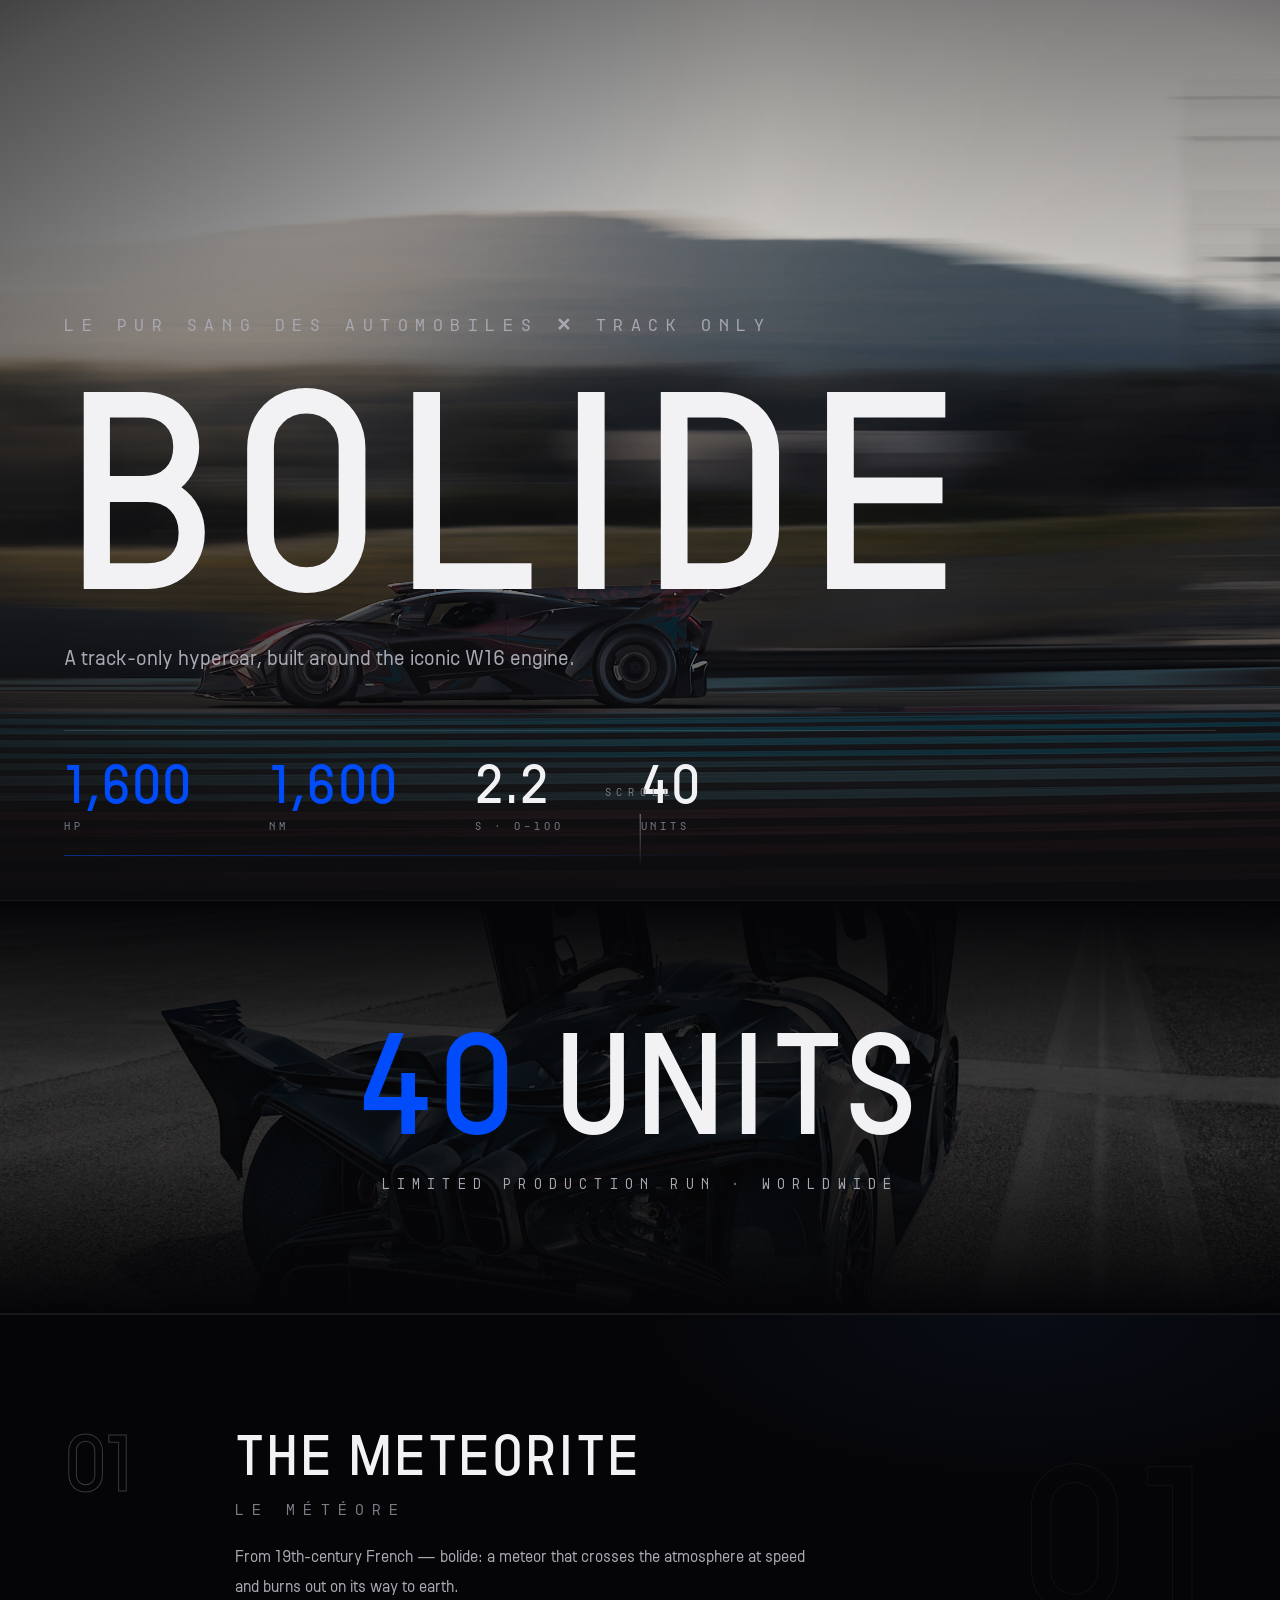
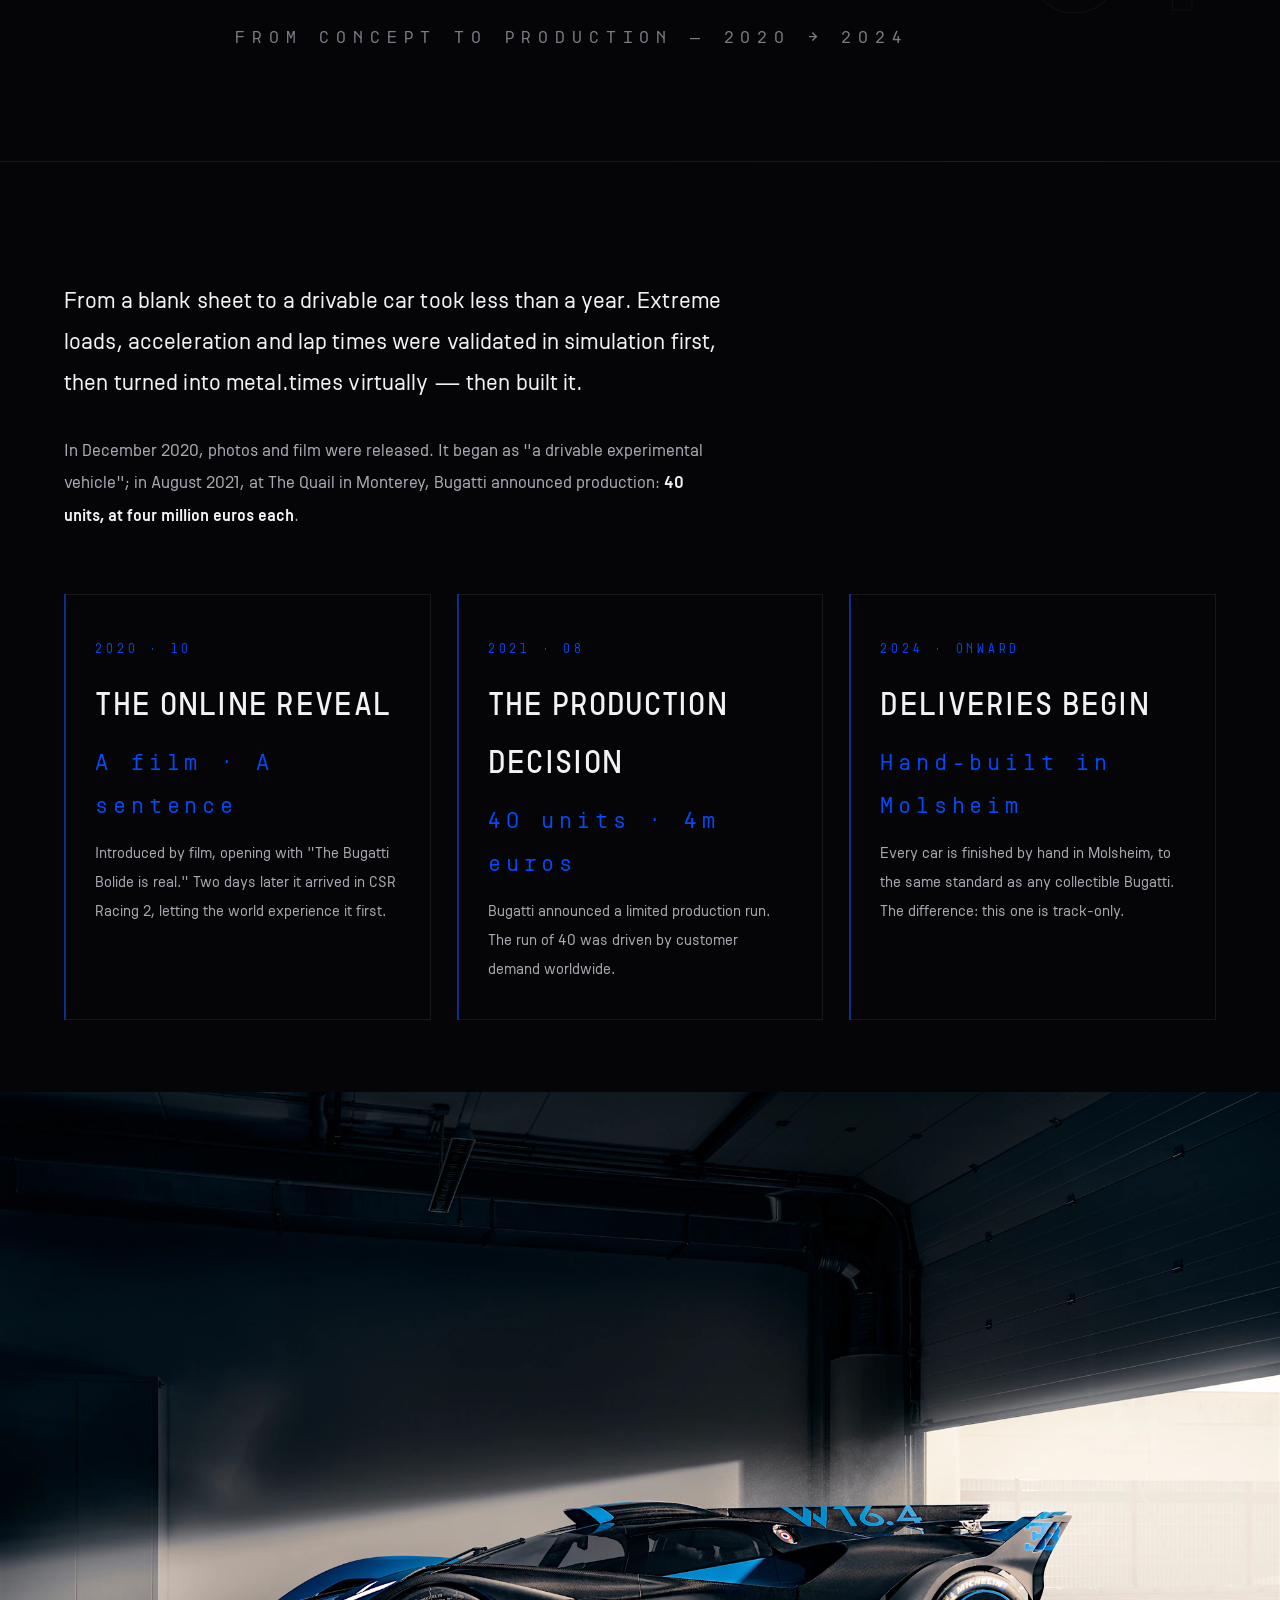
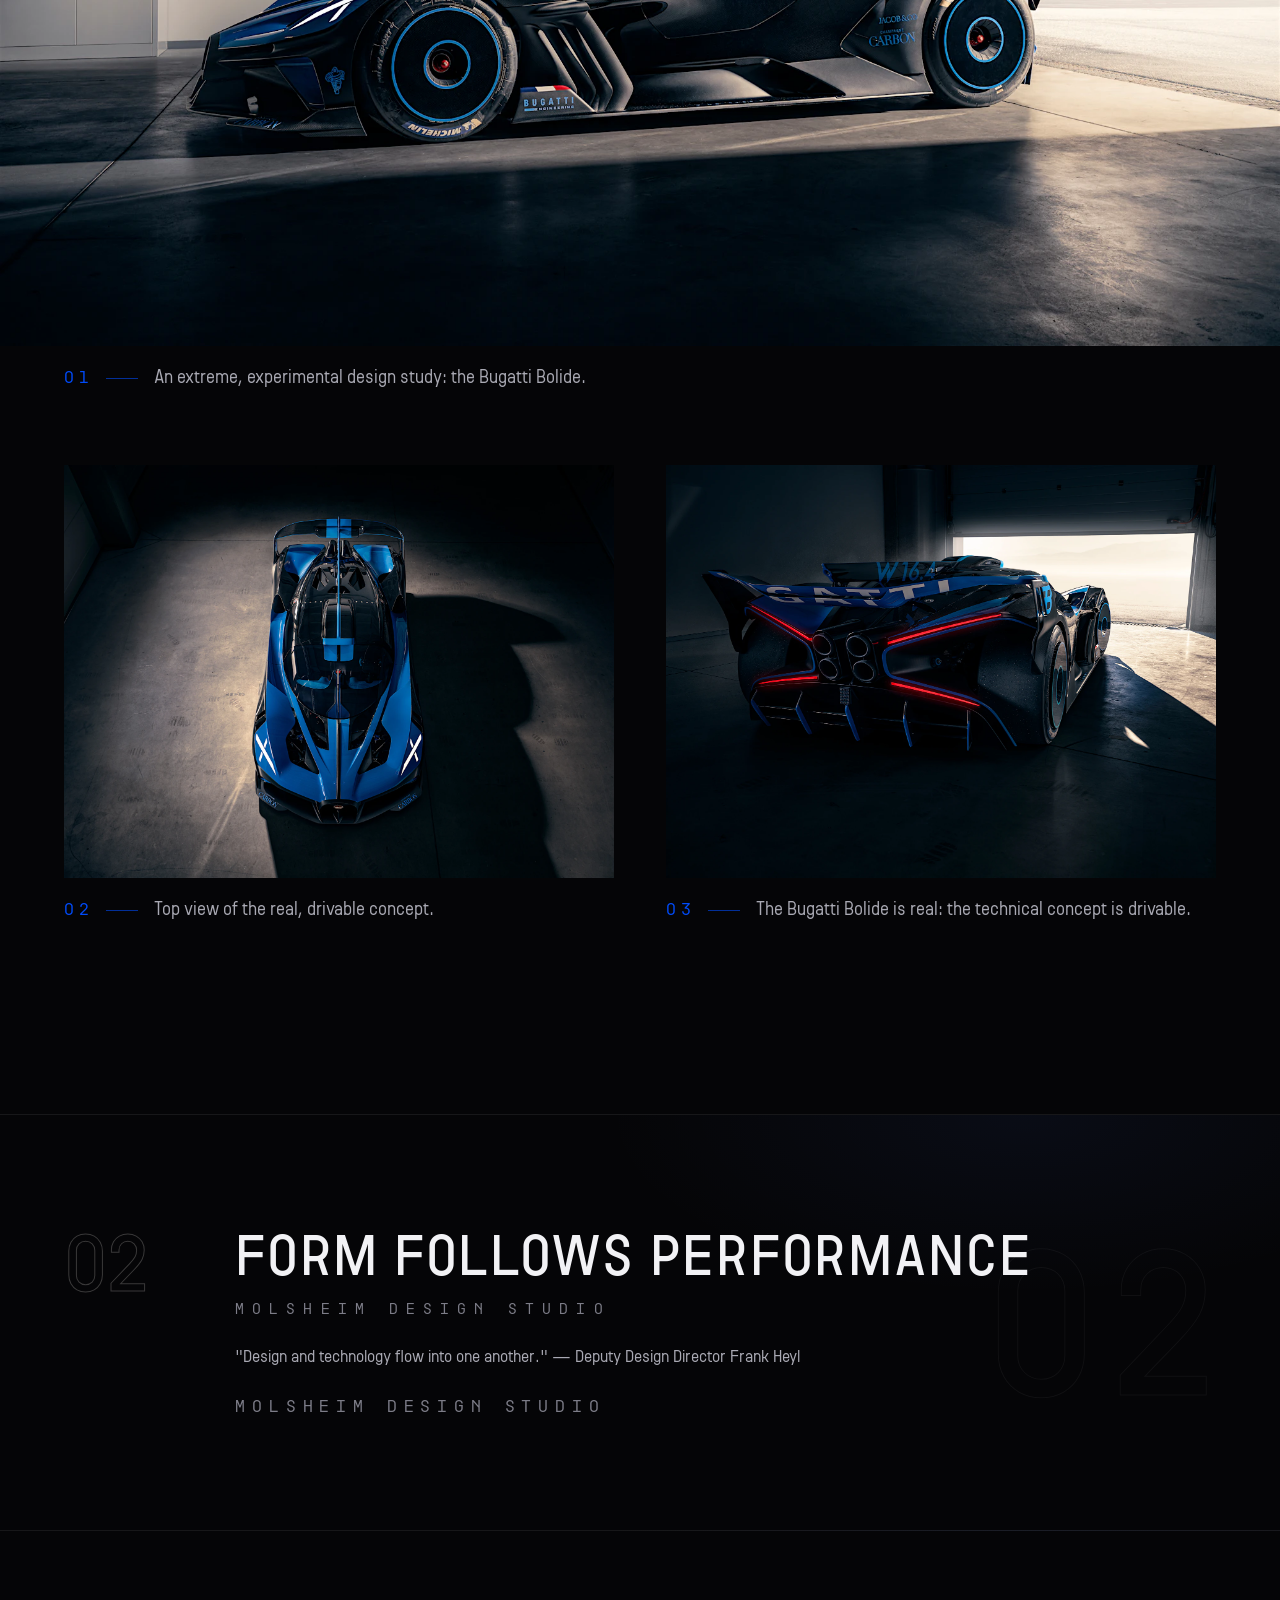
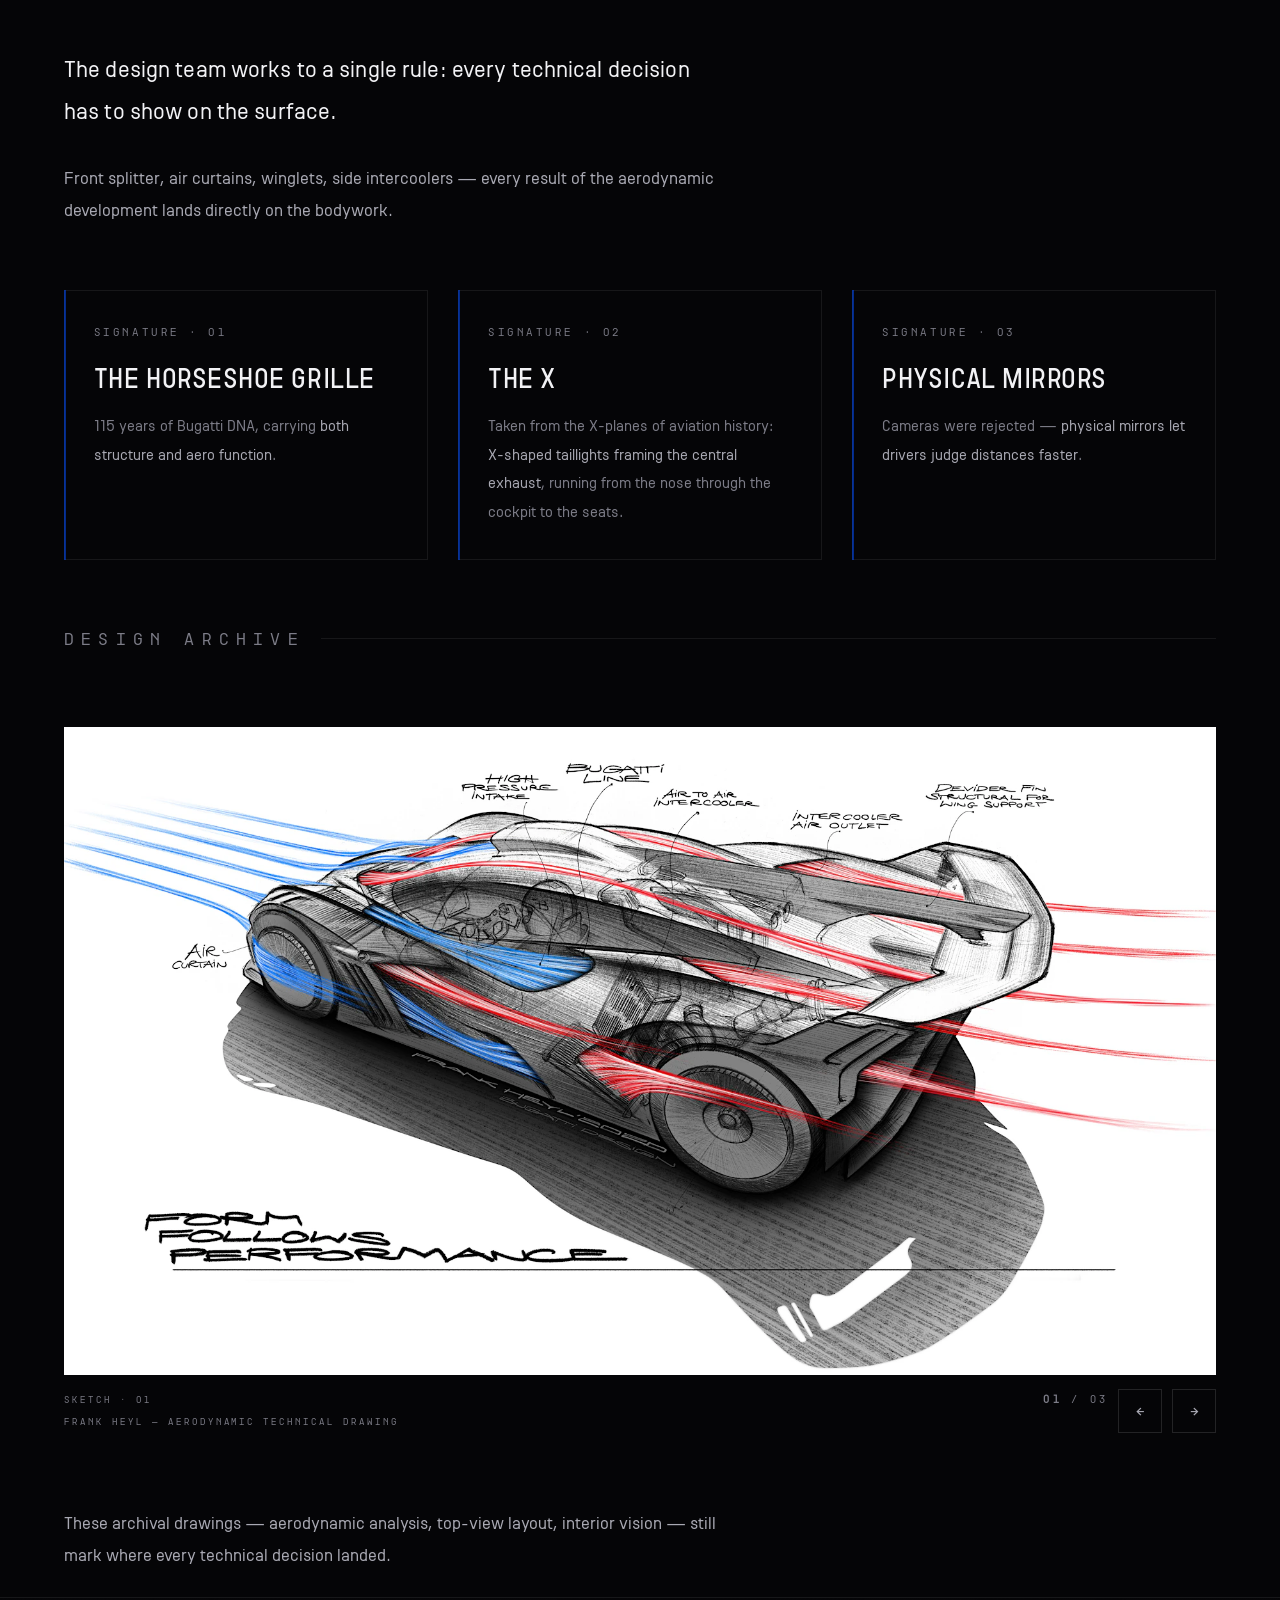
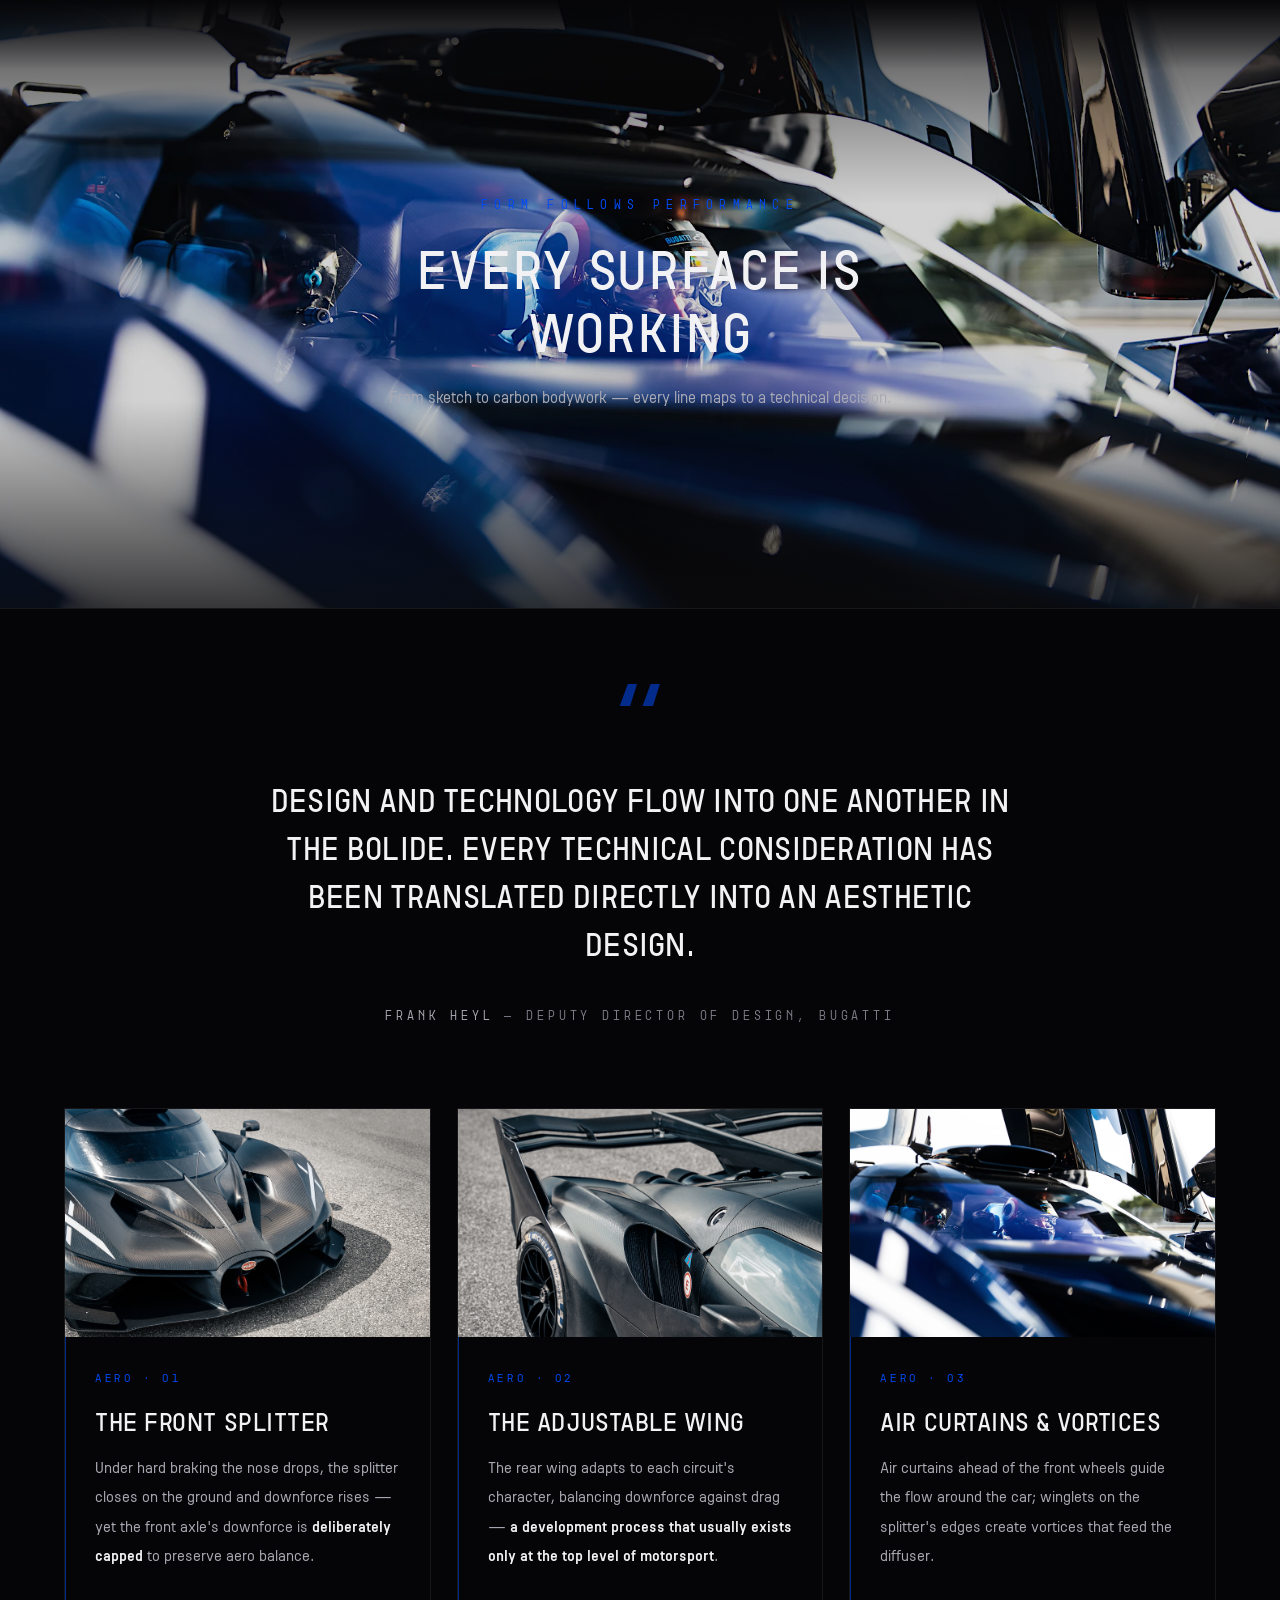
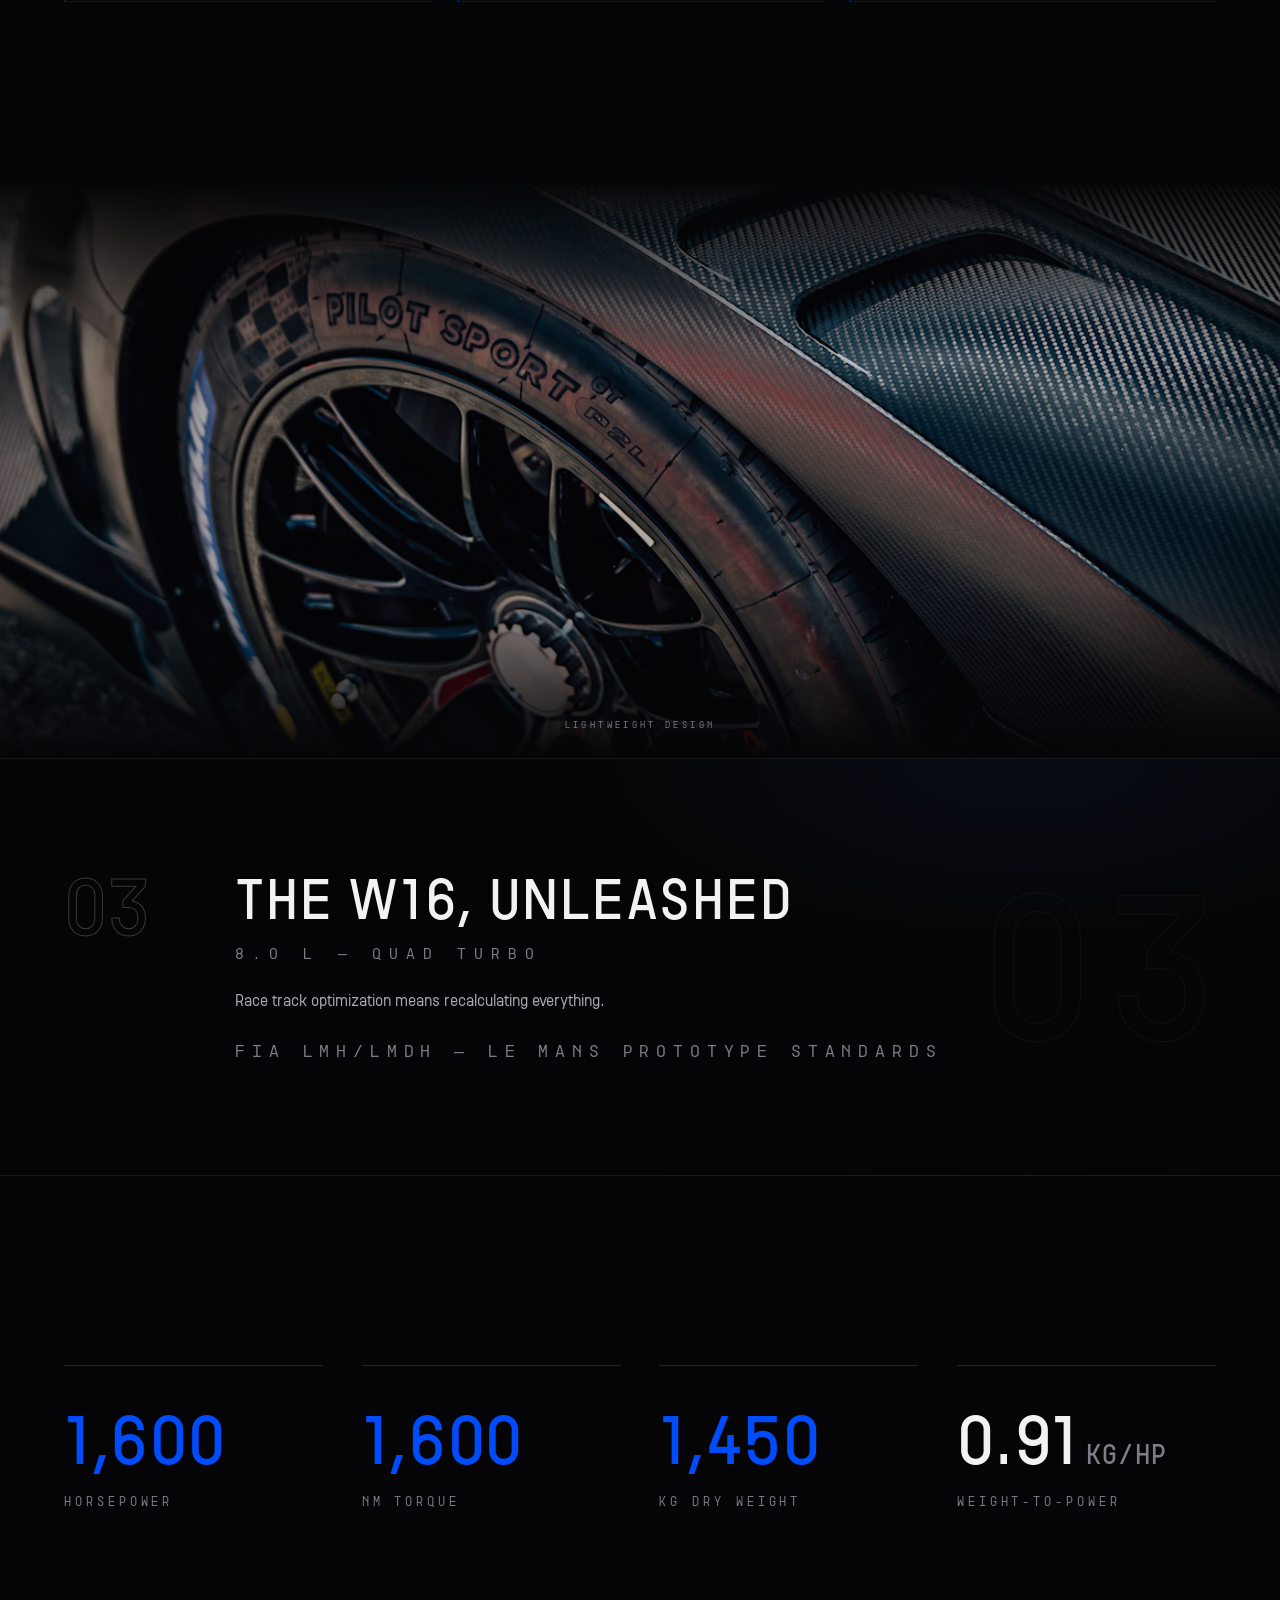
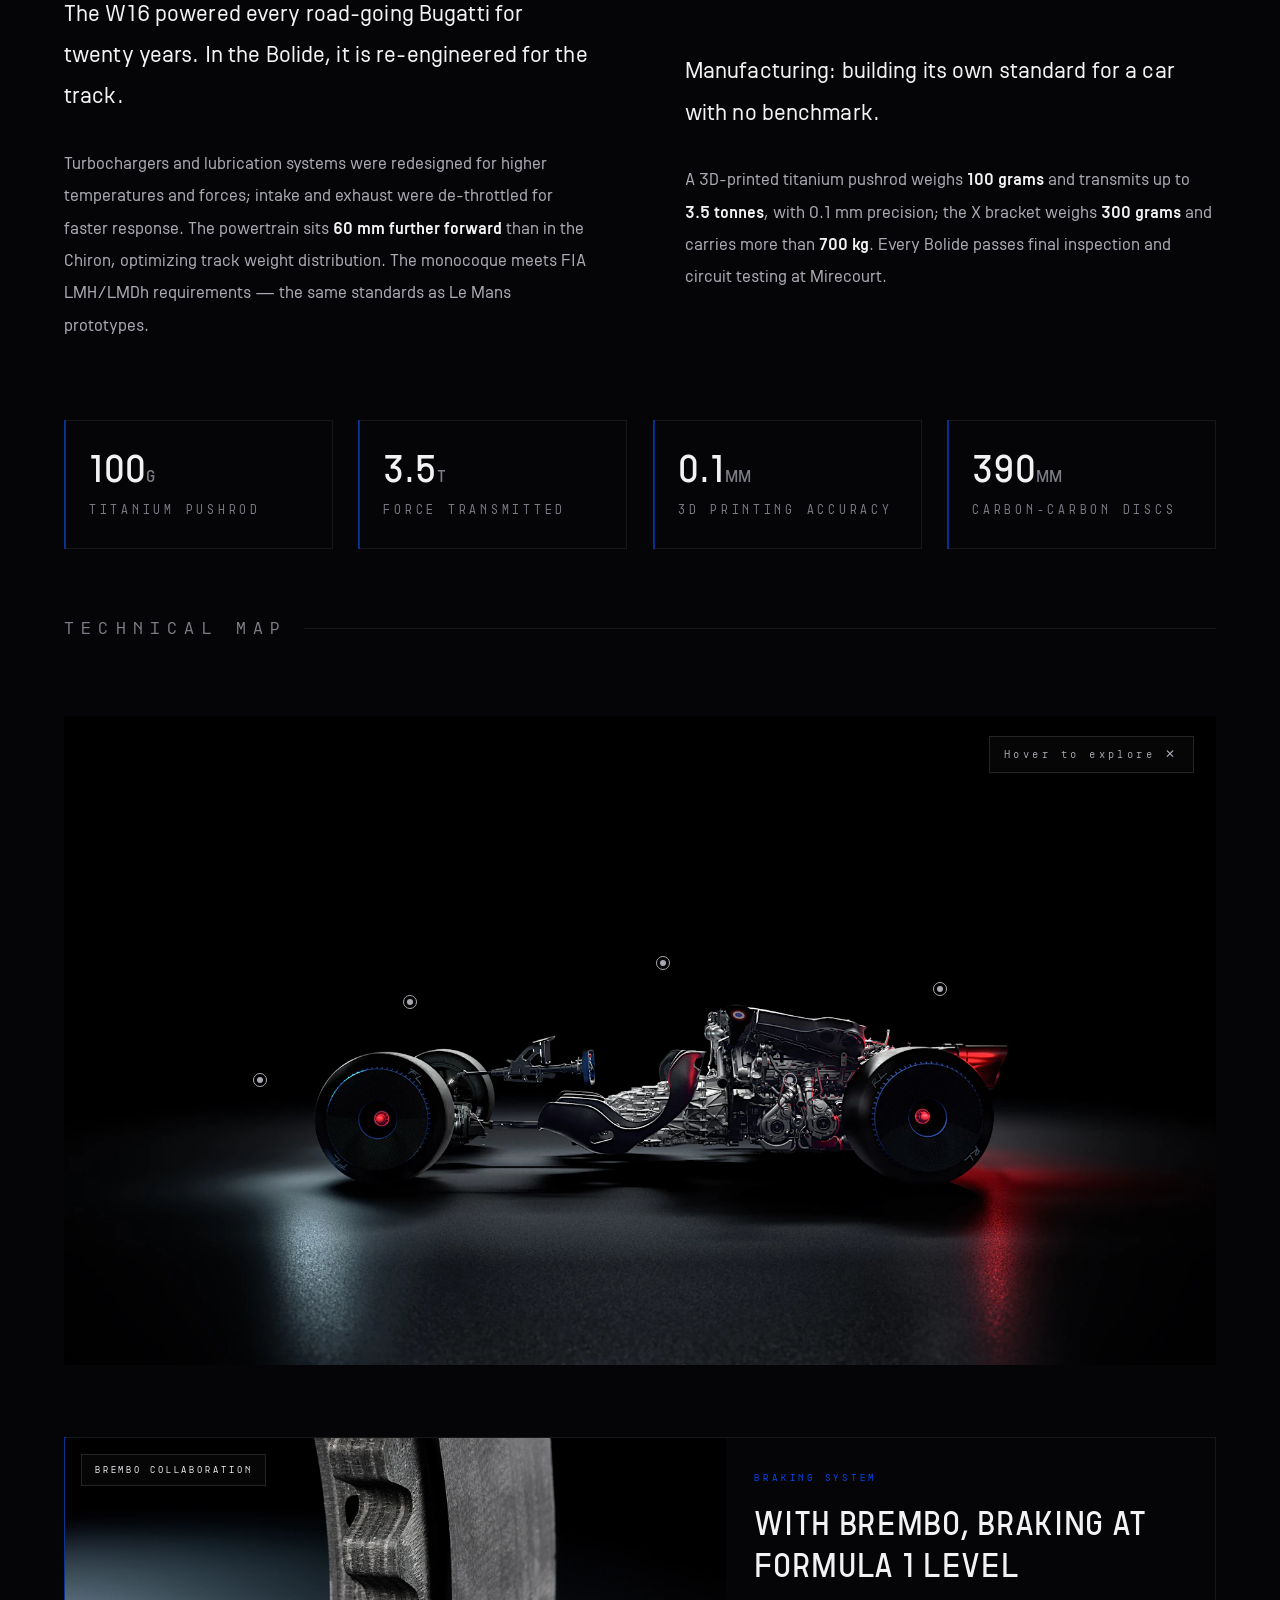
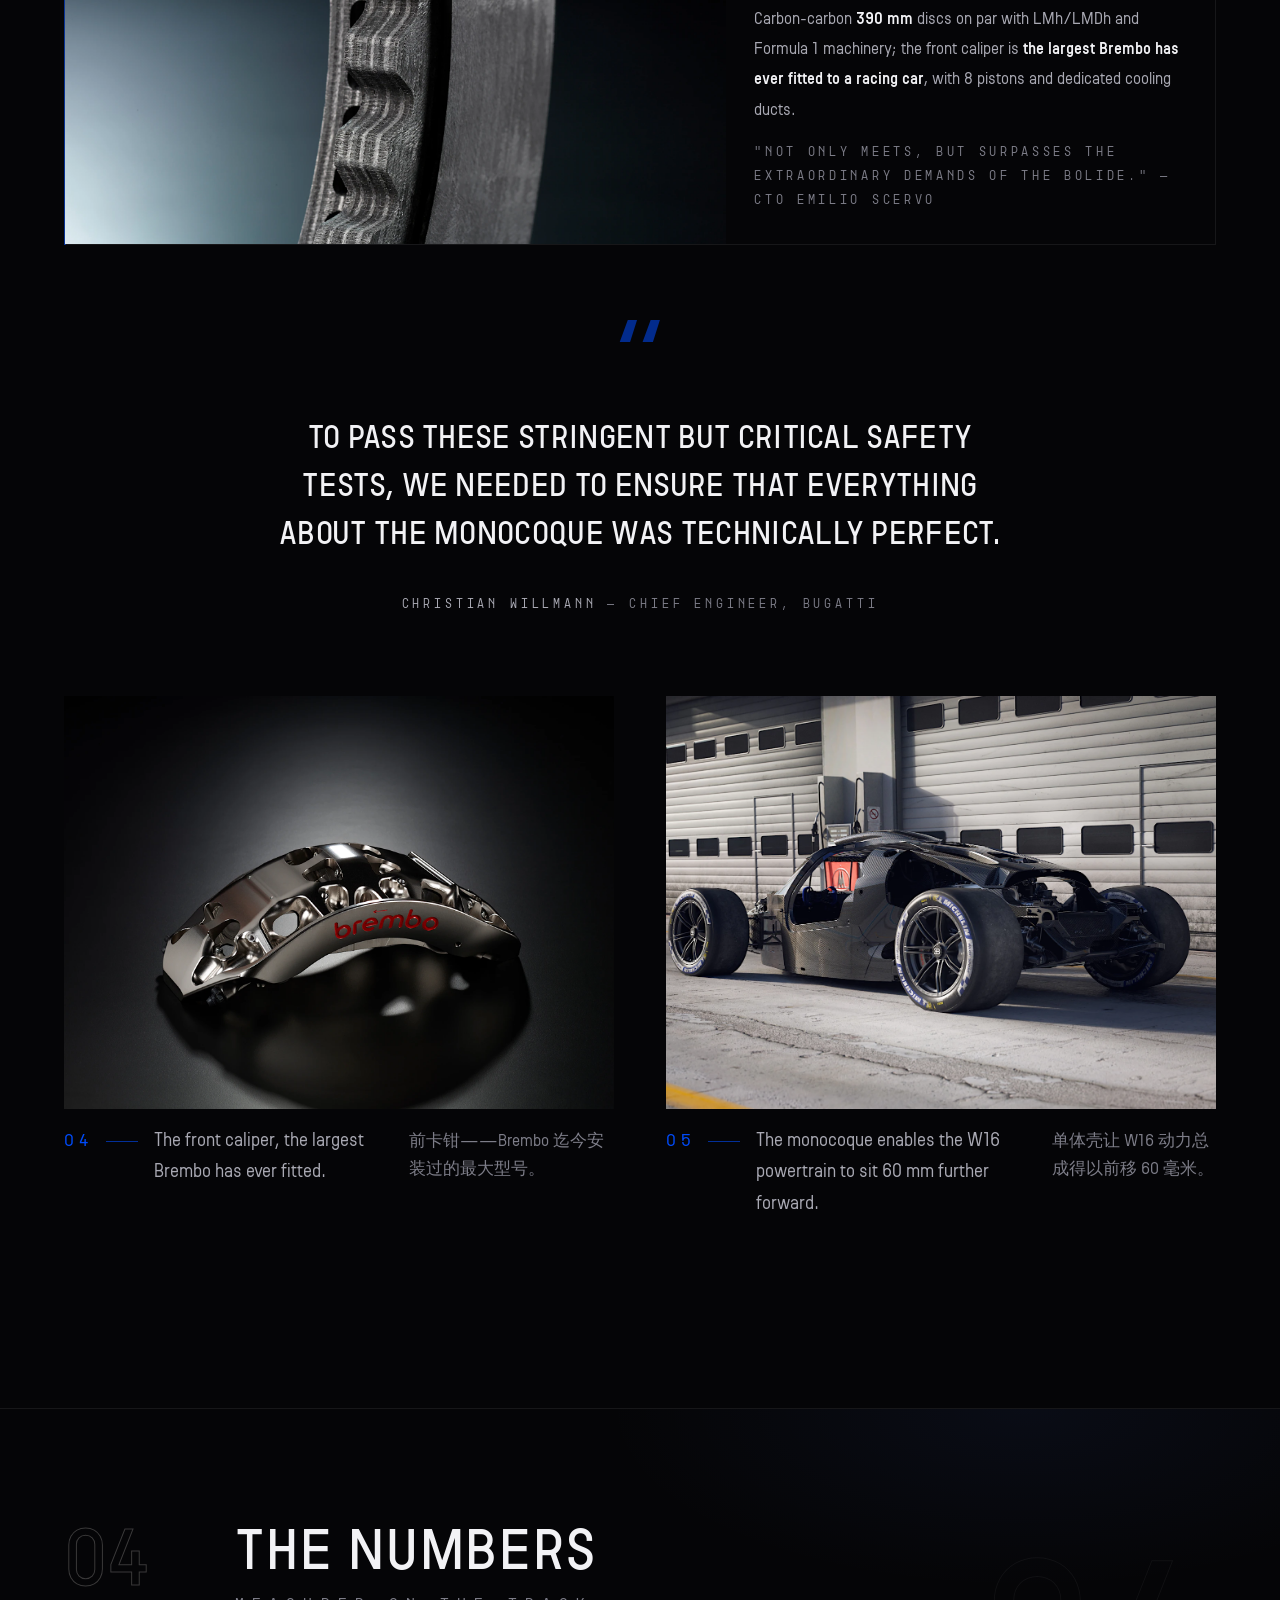
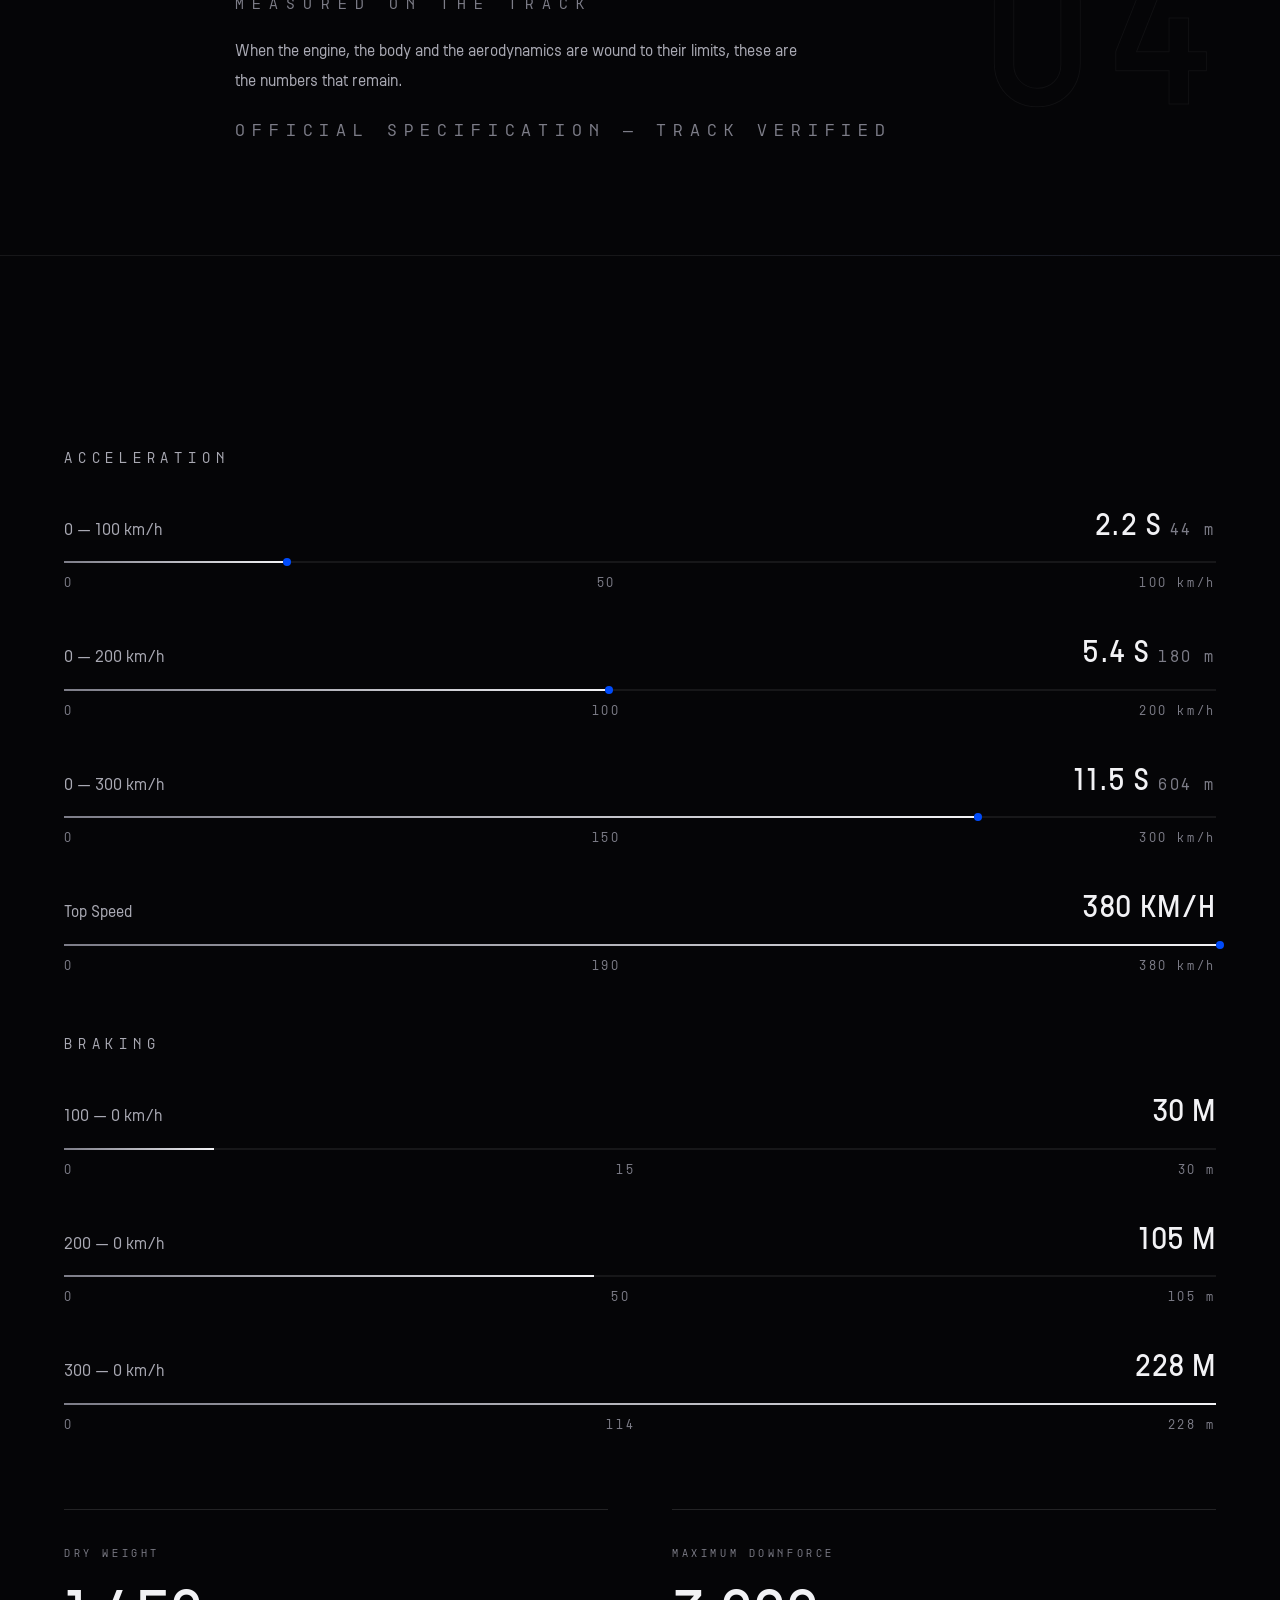
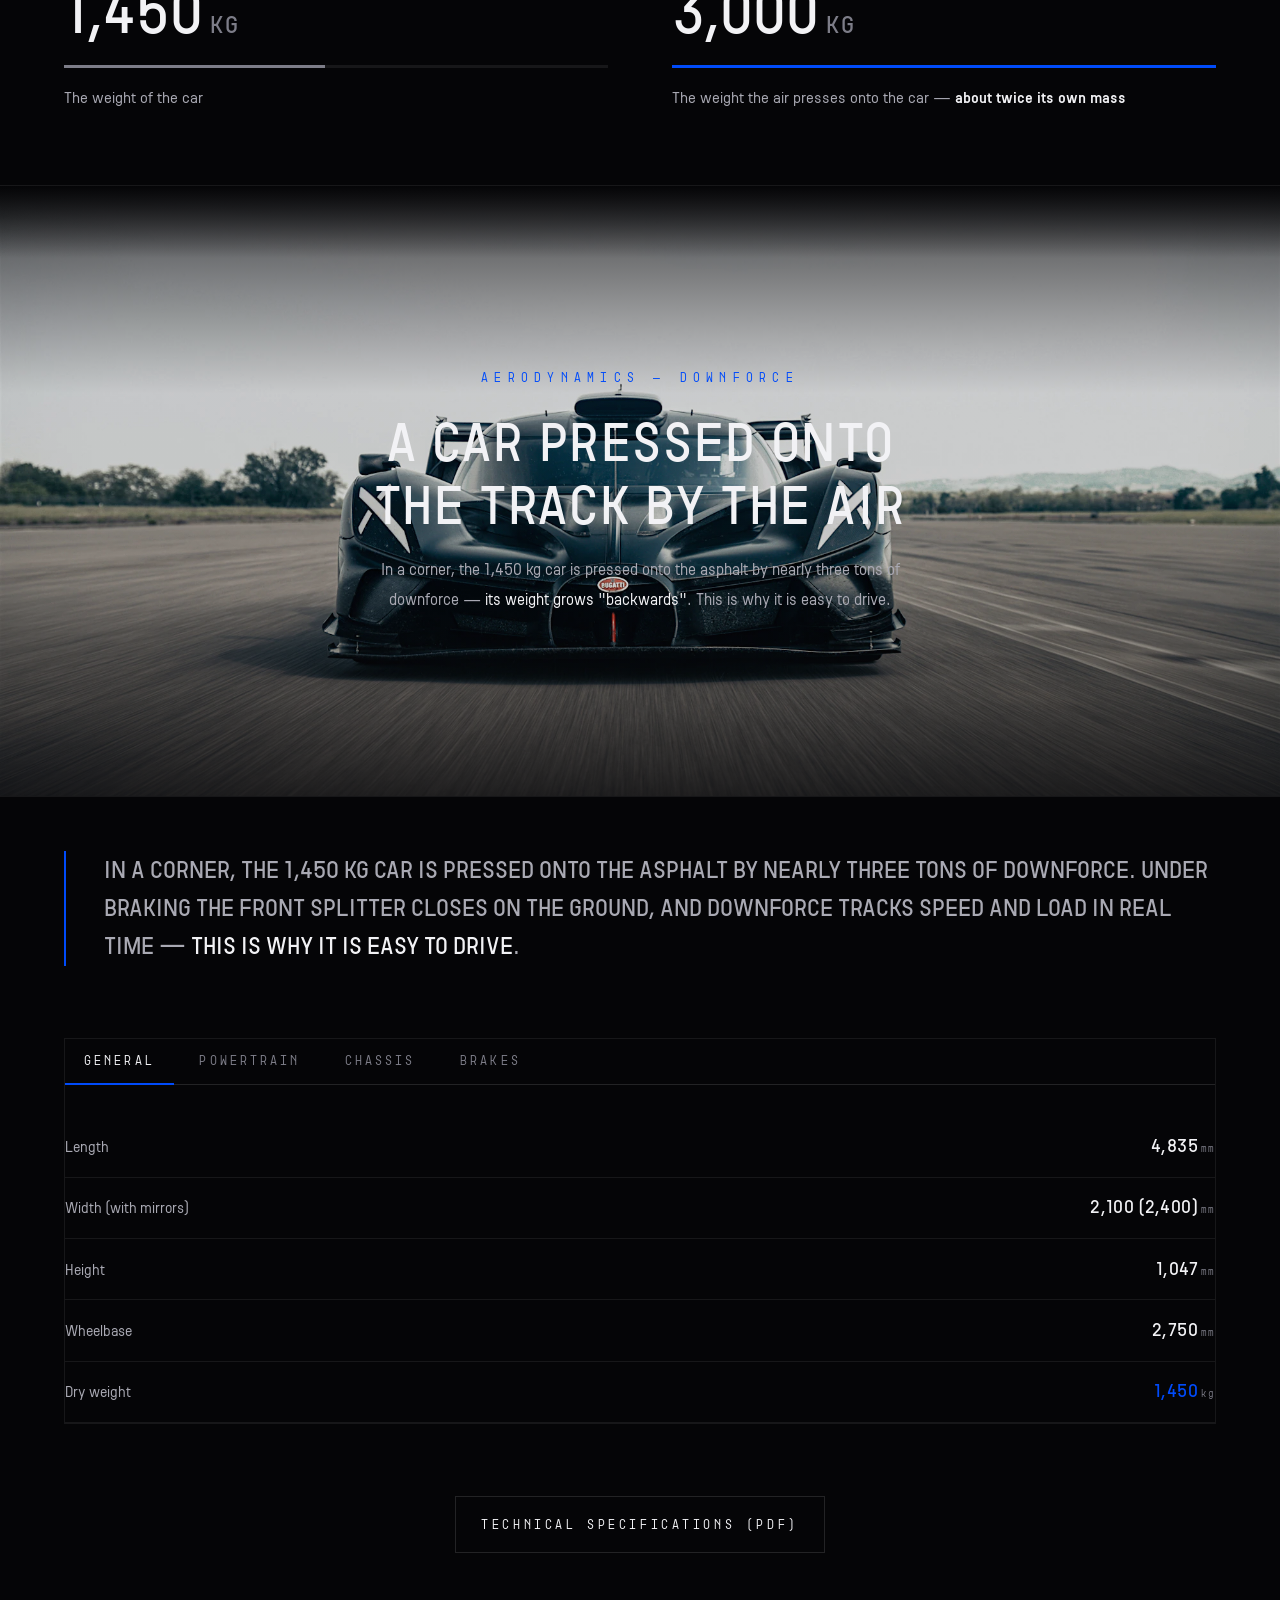
==== en.html @ 10729a1d "v17：删除记录与周边 — Recognition 区块（4 个荣誉卡，双语）；削减到只剩驾驶→赛道驾驶的纯粹（en: The Purity of Track Driving）；下压力 ≈3,000 " ====
﻿<!DOCTYPE html>
<html lang="en">
<head>
<meta charset="UTF-8">
<meta name="viewport" content="width=device-width, initial-scale=1.0">
<title>BOLIDE — Bugatti Bolide</title>
<meta name="description" content="The Bugatti Bolide: a track-only hypercar built around the iconic W16 engine. 1,600 hp, 1,450 kg dry weight, 40 units — the full story, from design sketches to track chronicle.">
<meta property="og:type" content="website">
<meta property="og:title" content="BOLIDE — Bugatti Bolide">
<meta property="og:description" content="A track-only hypercar built around the iconic W16 engine — 1,600 hp / 1,450 kg / 40 units.">
<meta property="og:image" content="assets/hero.webp">
<meta property="og:url" content="https://bolide.hypercar.site/en.html">
<meta name="twitter:card" content="summary_large_image">
<link rel="stylesheet" href="css/style.css">
<link rel="manifest" href="manifest.json">
<link rel="icon" href="data:image/svg+xml,%3Csvg xmlns='http://www.w3.org/2000/svg' viewBox='0 0 100 100'%3E%3Crect width='100' height='100' fill='%230b0b0d'/%3E%3Ctext x='50' y='68' font-size='62' text-anchor='middle' fill='%23f4f2ee' font-family='serif'%3EB%3C/text%3E%3C/svg%3E">
</head>
<body>

<header class="nav" id="nav">
  <a class="nav__brand" href="#hero">BOLIDE</a>
  <div class="nav__right">
    <a class="nav__lang" href="index.html" onclick="localStorage.setItem('bolide-lang','zh')">中文</a>
    <button class="nav__menu" id="menuBtn" aria-expanded="false">Index</button>
  </div>
</header>

<div class="docmenu" id="docmenu">
  <nav class="docmenu__list" aria-label="Index">
    <a href="#hero"><i>00</i>Cover</a>
    <a href="#ch01"><i>01</i>The Meteorite</a>
    <a href="#ch02"><i>02</i>Design</a>
    <a href="#ch03"><i>03</i>Engineering</a>
    <a href="#ch04"><i>04</i>Performance</a>
    <a href="#ch05"><i>05</i>The Cockpit</a>
    <a href="#ch06"><i>06</i>Track Chronicle</a>
    <a href="#ch07"><i>07</i>Legacy</a>
  </nav>
</div>

<main>

<!-- ============ HERO ============ -->
<section class="hero" id="hero">
  <div class="hero__media">
    <video autoplay muted loop playsinline preload="metadata" poster="assets/hero.webp">
      <source src="assets/web/hero.mp4" type="video/mp4">
    </video>
    <div class="hero__veil"></div>
  </div>
  <div class="hero__content">
    <p class="hero__tag">LE PUR SANG DES AUTOMOBILES <b>✕</b> TRACK ONLY</p>
    <h1 class="hero__title">BOLIDE</h1>
    <p class="hero__sub">A track-only hypercar, built around the iconic W16 engine.</p>
    <div class="hero__data">
      <div><b><em data-count="1600">0</em></b><span>HP</span></div>
      <div><b><em data-count="1600">0</em></b><span>NM</span></div>
      <div><b>2.2</b><span>S · 0–100</span></div>
      <div><b>40</b><span>UNITS</span></div>
    </div>
  </div>
  <div class="hero__scroll" aria-hidden="true">SCROLL</div>
</section>

<!-- ============ LIMITED ============ -->
<section class="limited reveal">
  <div class="limited__media">
    <img src="assets/doc02-40units.webp" alt="Bolide limited to 40 units" loading="lazy" width="1800" height="1200">
  </div>
  <div class="limited__veil"></div>
  <div class="limited__inner">
    <span class="limited__num"><em>40</em> UNITS</span>
    <span class="limited__label">Limited Production Run · Worldwide</span>
  </div>
</section>

<!-- ============ 01 THE METEORITE ============ -->
<div class="chapter-break reveal" id="ch01" data-watermark="01">
  <div class="chapter-break__inner">
    <span class="chapter-break__no">01</span>
    <div>
      <h2>The Meteorite<span class="latin">Le Météore</span></h2>
      <p>From 19th-century French — bolide: a meteor that crosses the atmosphere at speed and burns out on its way to earth.</p>
      <span class="chapter-break__meta">From Concept to Production — 2020 → 2024</span>
    </div>
  </div>
</div>

<section class="chapter">
  <div class="chapter__inner">
    <div class="prose reveal">
      <p class="lead">From a blank sheet to a drivable car took less than a year. Extreme loads, acceleration and lap times were validated in simulation first, then turned into metal.times virtually — then built it.</p>
      <p>In December 2020, photos and film were released. It began as "a drivable experimental vehicle"; in August 2021, at The Quail in Monterey, Bugatti announced production: <b>40 units, at four million euros each</b>.</p>
    </div>

    <div class="hcards reveal">
      <div class="hcard">
        <span class="hcard__year">2020 · 10</span>
        <h3>The Online Reveal</h3>
        <span class="hcard__num">A film · A sentence</span>
        <p>Introduced by film, opening with "The Bugatti Bolide is real." Two days later it arrived in CSR Racing 2, letting the world experience it first.</p>
      </div>
      <div class="hcard">
        <span class="hcard__year">2021 · 08</span>
        <h3>The Production Decision</h3>
        <span class="hcard__num">40 units · 4m euros</span>
        <p>Bugatti announced a limited production run. The run of 40 was driven by customer demand worldwide.</p>
      </div>
      <div class="hcard">
        <span class="hcard__year">2024 · Onward</span>
        <h3>Deliveries Begin</h3>
        <span class="hcard__num">Hand-built in Molsheim</span>
        <p>Every car is finished by hand in Molsheim, to the same standard as any collectible Bugatti. The difference: this one is track-only.</p>
      </div>
    </div>
  </div>

  <figure class="figure figure--full reveal">
    <div class="figure__media">
      <img src="assets/doc01-concept.webp" alt="Bugatti Bolide concept" loading="lazy" width="2000" height="1334">
    </div>
    <figcaption class="figure__cap" style="max-width:var(--w-doc);margin-left:auto;margin-right:auto;padding:0 clamp(1.5rem,5vw,4rem);">
      <span class="no">01</span>
      <span class="en">An extreme, experimental design study: the Bugatti Bolide.</span>
    </figcaption>
  </figure>

  <div class="chapter__inner">
    <div class="figrow reveal">
      <figure class="figure">
        <div class="figure__media">
          <img src="assets/doc01-topview.webp" alt="Bolide top view" loading="lazy" width="2000" height="1334">
        </div>
        <figcaption class="figure__cap">
          <span class="no">02</span>
          <span class="en">Top view of the real, drivable concept.</span>
        </figcaption>
      </figure>
      <figure class="figure">
        <div class="figure__media">
          <img src="assets/doc01-real.webp" alt="Bolide real" loading="lazy" width="2000" height="1334">
        </div>
        <figcaption class="figure__cap">
          <span class="no">03</span>
          <span class="en">The Bugatti Bolide is real: the technical concept is drivable.</span>
        </figcaption>
      </figure>
    </div>
  </div>
</section>

<!-- ============ 02 DESIGN ============ -->
<div class="chapter-break chapter-break--dark reveal" id="ch02" data-watermark="02">
  <div class="chapter-break__inner">
    <span class="chapter-break__no">02</span>
    <div>
      <h2>Form Follows Performance<span class="latin">Molsheim Design Studio</span></h2>
      <p>"Design and technology flow into one another." — Deputy Design Director Frank Heyl</p>
      <span class="chapter-break__meta">Molsheim Design Studio</span>
    </div>
  </div>
</div>

<section class="chapter">
  <div class="chapter__inner">
    <div class="prose reveal">
      <p class="lead">The design team works to a single rule: every technical decision has to show on the surface.</p>
      <p>Front splitter, air curtains, winglets, side intercoolers — every result of the aerodynamic development lands directly on the bodywork.</p>
    </div>

    <div class="points reveal">
      <div class="point">
        <span class="point__no">Signature · 01</span>
        <h3>The Horseshoe Grille</h3>
        <p>115 years of Bugatti DNA, carrying <b>both structure and aero function</b>.</p>
      </div>
      <div class="point">
        <span class="point__no">Signature · 02</span>
        <h3>The X</h3>
        <p>Taken from the X-planes of aviation history: <b>X-shaped taillights framing the central exhaust</b>, running from the nose through the cockpit to the seats.</p>
      </div>
      <div class="point">
        <span class="point__no">Signature · 03</span>
        <h3>Physical Mirrors</h3>
        <p>Cameras were rejected — <b>physical mirrors let drivers judge distances faster</b>.</p>
      </div>
    </div>
  </div>

  <!-- Sketch slider -->
  <div class="chapter__inner">
    <span class="sec-label reveal">Design Archive</span>
    <div class="slider reveal" id="sketchSlider">
      <div class="slider__stage">
        <img src="assets/doc03-aero-sketch.webp" alt="Frank Heyl aero sketch" loading="lazy" width="1800" height="1013" data-cap="Frank Heyl — Aerodynamic technical drawing">
        <img src="assets/sketch-topview.webp" alt="Top view design sketch" loading="lazy" width="1800" height="1013" data-cap="Artur Hindalong — Top-view layout">
        <img src="assets/doc05-interior-sketch.webp" alt="Aldo Sica interior sketch" loading="lazy" width="1800" height="1013" data-cap="Aldo Sica — Interior vision">
      </div>
      <div class="slider__cap">
        <span class="info"><span id="sketchCapLabel">Sketch · 01</span><span id="sketchCapText">Frank Heyl — Aerodynamic technical drawing</span></span>
        <div class="slider__nav">
          <span class="slider__count"><b id="sketchCur">01</b> / 03</span>
          <button class="slider__btn" id="sketchPrev" aria-label="Previous">←</button>
          <button class="slider__btn" id="sketchNext" aria-label="Next">→</button>
        </div>
      </div>
    </div>
    <div class="prose reveal">
      <p style="margin-top:1.6rem;">These archival drawings — aerodynamic analysis, top-view layout, interior vision — still mark where every technical decision landed.</p>
    </div>
  </div>

  <!-- Chapter video -->
  <div class="chapter-video reveal">
    <video autoplay muted loop playsinline preload="metadata" poster="assets/doc03-details.webp">
      <source src="assets/web/moodcut2.mp4" type="video/mp4">
    </video>
    <div class="chapter-video__veil"></div>
    <div class="chapter-video__inner">
      <span class="chapter-video__no">Form Follows Performance</span>
      <h3>Every surface is working</h3>
      <p>From sketch to carbon bodywork — every line maps to a technical decision.</p>
    </div>
  </div>


  <div class="chapter__inner">
    <div class="quote reveal">
      <blockquote>Design and technology flow into one another in the Bolide. Every technical consideration has been translated directly into an aesthetic design.</blockquote>
      <figcaption><b>Frank Heyl</b> — Deputy Director of Design, Bugatti</figcaption>
    </div>

    <div class="dcards reveal">
      <div class="dcard">
        <img src="assets/doc03-splitter.webp" alt="Front splitter" loading="lazy" width="1800" height="1200">
        <div class="dcard__body">
          <span class="no">Aero · 01</span>
          <h3>The Front Splitter</h3>
          <p>Under hard braking the nose drops, the splitter closes on the ground and downforce rises — yet the front axle's downforce is <b>deliberately capped</b> to preserve aero balance.</p>
        </div>
      </div>
      <div class="dcard">
        <img src="assets/doc03-rearwing.webp" alt="Rear wing" loading="lazy" width="1800" height="1200">
        <div class="dcard__body">
          <span class="no">Aero · 02</span>
          <h3>The Adjustable Wing</h3>
          <p>The rear wing adapts to each circuit's character, balancing downforce against drag — <b>a development process that usually exists only at the top level of motorsport</b>.</p>
        </div>
      </div>
      <div class="dcard">
        <img src="assets/doc03-details.webp" alt="Details" loading="lazy" width="1800" height="1200">
        <div class="dcard__body">
          <span class="no">Aero · 03</span>
          <h3>Air Curtains &amp; Vortices</h3>
          <p>Air curtains ahead of the front wheels guide the flow around the car; winglets on the splitter's edges create vortices that feed the diffuser.</p>
        </div>
      </div>
    </div>
  </div>
</section>

<!-- Breath transition -->
<div class="breath reveal" aria-hidden="true">
  <img src="assets/doc02-lightweight.webp" alt="" loading="lazy">
  <div class="breath__veil"></div>
  <span class="breath__cap">Lightweight Design</span>
</div>

<!-- ============ 03 ENGINEERING ============ -->
<div class="chapter-break reveal" id="ch03" data-watermark="03">
  <div class="chapter-break__inner">
    <span class="chapter-break__no">03</span>
    <div>
      <h2>The W16, Unleashed<span class="latin">8.0 L — Quad Turbo</span></h2>
      <p>Race track optimization means recalculating everything.</p>
      <span class="chapter-break__meta">FIA LMH/LMDh — Le Mans Prototype Standards</span>
    </div>
  </div>
</div>

<section class="chapter">
  <div class="chapter__inner">
    <div class="bignums reveal">
      <div><b><em data-count="1600">0</em></b><span>Horsepower</span></div>
      <div><b><em data-count="1600">0</em></b><span>Nm Torque</span></div>
      <div><b><em data-count="1450">0</em></b><span>Kg Dry Weight</span></div>
      <div><b>0.91<small>KG/HP</small></b><span>Weight-to-Power</span></div>
    </div>

    <div class="split">
      <div class="prose reveal">
        <p class="lead">The W16 powered every road-going Bugatti for twenty years. In the Bolide, it is re-engineered for the track.</p>
        <p>Turbochargers and lubrication systems were redesigned for higher temperatures and forces; intake and exhaust were de-throttled for faster response. The powertrain sits <b>60 mm further forward</b> than in the Chiron, optimizing track weight distribution. The monocoque meets FIA LMH/LMDh requirements — the same standards as Le Mans prototypes.</p>
      </div>
      <div class="prose reveal">
        <p class="lead">Manufacturing: building its own standard for a car with no benchmark.</p>
        <p>A 3D-printed titanium pushrod weighs <b>100 grams</b> and transmits up to <b>3.5 tonnes</b>, with 0.1 mm precision; the X bracket weighs <b>300 grams</b> and carries more than <b>700 kg</b>. Every Bolide passes final inspection and circuit testing at Mirecourt.</p>
      </div>
    </div>

    <div class="stats reveal">
      <div class="stat"><b>100<small style="font-size:.45em;color:var(--ink-faint)">g</small></b><span>Titanium pushrod</span></div>
      <div class="stat"><b>3.5<small style="font-size:.45em;color:var(--ink-faint)">t</small></b><span>Force transmitted</span></div>
      <div class="stat"><b>0.1<small style="font-size:.45em;color:var(--ink-faint)">mm</small></b><span>3D printing accuracy</span></div>
      <div class="stat"><b>390<small style="font-size:.45em;color:var(--ink-faint)">mm</small></b><span>Carbon-carbon discs</span></div>
    </div>
  </div>

  <div class="chapter__inner">
    <span class="sec-label reveal">Technical Map</span>
    <div class="explorer reveal" id="explorer">
      <div class="explorer__img">
        <img src="assets/doc04-drivetrain.webp" alt="Bolide drivetrain technical illustration" loading="lazy" width="1800" height="1013">
        <span class="explorer__hint">Hover to explore ✕</span>
        <div class="hotspot" style="left:17%;top:56%;" data-h="0">
          <div class="hotspot__label"><b>Carbon-Carbon Brakes</b><small>390 mm discs · 8-piston front calipers<br>on par with F1 / LMh machinery</small></div>
        </div>
        <div class="hotspot" style="left:30%;top:44%;" data-h="1">
          <div class="hotspot__label"><b>Pushrod Suspension</b><small>Front double wishbone · pushrod with horizontal spring-damper<br>LMP1 prototype architecture</small></div>
        </div>
        <div class="hotspot" style="left:52%;top:38%;" data-h="2">
          <div class="hotspot__label"><b>W16 · 8.0 L</b><small>1,600 hp @ 7,050 rpm · 1,600 Nm<br>7,993 cc · quad turbo</small></div>
        </div>
        <div class="hotspot" style="left:63%;top:56%;" data-h="3">
          <div class="hotspot__label"><b>Quad Turbo · Track-Ready</b><small>Lubrication and cooling redesigned for the track<br>de-throttled intake and exhaust</small></div>
        </div>
        <div class="hotspot" style="left:76%;top:42%;" data-h="4">
          <div class="hotspot__label"><b>7-Speed DSG</b><small>All-wheel drive · front limited-slip differential<br>powertrain 60 mm forward vs. Chiron</small></div>
        </div>
      </div>
    </div>

    <div class="webcard reveal">
      <div class="webcard__media">
        <video autoplay muted loop playsinline preload="metadata" poster="assets/doc04-brakes.webp">
          <source src="assets/web/brakes.mp4" type="video/mp4">
        </video>
        <span class="tag">BREMBO COLLABORATION</span>
      </div>
      <div class="webcard__body">
        <span class="no">Braking System</span>
        <h3>With Brembo, braking at Formula 1 level</h3>
        <p>Carbon-carbon <b>390 mm</b> discs on par with LMh/LMDh and Formula 1 machinery; the front caliper is <b>the largest Brembo has ever fitted to a racing car</b>, with 8 pistons and dedicated cooling ducts.</p>
        <p class="meta">"Not only meets, but surpasses the extraordinary demands of the Bolide." — CTO Emilio Scervo</p>
      </div>
    </div>

    <div class="quote reveal">
      <blockquote>To pass these stringent but critical safety tests, we needed to ensure that everything about the monocoque was technically perfect.</blockquote>
      <figcaption><b>Christian Willmann</b> — Chief Engineer, Bugatti</figcaption>
    </div>

    <!-- Engineering close-ups: caliper & monocoque -->
    <div class="figrow reveal">
      <figure class="figure">
        <div class="figure__media">
          <img src="assets/doc04-caliper.webp" alt="Brembo front caliper" loading="lazy" width="1800" height="1013">
        </div>
        <figcaption class="figure__cap">
          <span class="no">04</span>
          <span class="en">The front caliper, the largest Brembo has ever fitted.</span>
          <span class="zh">前卡钳——Brembo 迄今安装过的最大型号。</span>
        </figcaption>
      </figure>
      <figure class="figure">
        <div class="figure__media">
          <img src="assets/doc04-monocoque.webp" alt="Monocoque and powertrain layout" loading="lazy" width="1800" height="1013">
        </div>
        <figcaption class="figure__cap">
          <span class="no">05</span>
          <span class="en">The monocoque enables the W16 powertrain to sit 60&nbsp;mm further forward.</span>
          <span class="zh">单体壳让 W16 动力总成得以前移 60 毫米。</span>
        </figcaption>
      </figure>
    </div>
  </div>
</section>

<!-- ============ 04 PERFORMANCE ============ -->
<div class="chapter-break chapter-break--dark reveal" id="ch04" data-watermark="04">
  <div class="chapter-break__inner">
    <span class="chapter-break__no">04</span>
    <div>
      <h2>The Numbers<span class="latin">Measured on the Track</span></h2>
      <p>When the engine, the body and the aerodynamics are wound to their limits, these are the numbers that remain.</p>
      <span class="chapter-break__meta">Official Specification — Track Verified</span>
    </div>
  </div>
</div>

<section class="chapter">
  <div class="chapter__inner">
    <div class="perf reveal">
      <div class="perf__group">
        <h3>Acceleration</h3>
        <div class="perf__bar">
          <div class="perf__bar-top"><span class="lbl">0 – 100 km/h</span><span class="val">2.2 s<small>44 m</small></span></div>
          <div class="perf__track"><div class="perf__fill" style="--w:19%;"></div><div class="perf__mark" style="left:19%;"></div></div>
          <div class="perf__scale"><span>0</span><span>50</span><span>100 km/h</span></div>
        </div>
        <div class="perf__bar">
          <div class="perf__bar-top"><span class="lbl">0 – 200 km/h</span><span class="val">5.4 s<small>180 m</small></span></div>
          <div class="perf__track"><div class="perf__fill" style="--w:47%;"></div><div class="perf__mark" style="left:47%;"></div></div>
          <div class="perf__scale"><span>0</span><span>100</span><span>200 km/h</span></div>
        </div>
        <div class="perf__bar">
          <div class="perf__bar-top"><span class="lbl">0 – 300 km/h</span><span class="val">11.5 s<small>604 m</small></span></div>
          <div class="perf__track"><div class="perf__fill" style="--w:79%;"></div><div class="perf__mark" style="left:79%;"></div></div>
          <div class="perf__scale"><span>0</span><span>150</span><span>300 km/h</span></div>
        </div>
        <div class="perf__bar">
          <div class="perf__bar-top"><span class="lbl">Top Speed</span><span class="val">380 km/h</span></div>
          <div class="perf__track"><div class="perf__fill" style="--w:100%;"></div><div class="perf__mark" style="left:100%;"></div></div>
          <div class="perf__scale"><span>0</span><span>190</span><span>380 km/h</span></div>
        </div>
      </div>
      <div class="perf__group">
        <h3>Braking</h3>
        <div class="perf__bar">
          <div class="perf__bar-top"><span class="lbl">100 – 0 km/h</span><span class="val">30 m</span></div>
          <div class="perf__track"><div class="perf__fill" style="--w:13%;"></div></div>
          <div class="perf__scale"><span>0</span><span>15</span><span>30 m</span></div>
        </div>
        <div class="perf__bar">
          <div class="perf__bar-top"><span class="lbl">200 – 0 km/h</span><span class="val">105 m</span></div>
          <div class="perf__track"><div class="perf__fill" style="--w:46%;"></div></div>
          <div class="perf__scale"><span>0</span><span>50</span><span>105 m</span></div>
        </div>
        <div class="perf__bar">
          <div class="perf__bar-top"><span class="lbl">300 – 0 km/h</span><span class="val">228 m</span></div>
          <div class="perf__track"><div class="perf__fill" style="--w:100%;"></div></div>
          <div class="perf__scale"><span>0</span><span>114</span><span>228 m</span></div>
        </div>
      </div>
    </div>

    <div class="scale2 reveal">
      <div class="scale2__col">
        <span class="lbl">Dry Weight</span>
        <span class="num">1,450<small>KG</small></span>
        <div class="scale2__track"><div class="scale2__fill scale2__fill--self" style="--w:48%;"></div></div>
        <span class="scale2__note">The weight of the car</span>
      </div>
      <div class="scale2__col">
        <span class="lbl">Maximum Downforce</span>
        <span class="num">3,000<small>KG</small></span>
        <div class="scale2__track"><div class="scale2__fill scale2__fill--down" style="--w:100%;"></div></div>
        <span class="scale2__note">The weight the air presses onto the car — <b>about twice its own mass</b></span>
      </div>
    </div>
  </div>

  <!-- Chapter video -->
  <div class="chapter-video reveal">
    <video autoplay muted loop playsinline preload="metadata" poster="assets/doc02-numbers.webp">
      <source src="assets/web/downforce.mp4" type="video/mp4">
    </video>
    <div class="chapter-video__veil"></div>
    <div class="chapter-video__inner">
      <span class="chapter-video__no">Aerodynamics — Downforce</span>
      <h3>A car pressed onto the track by the air</h3>
      <p>In a corner, the 1,450 kg car is pressed onto the asphalt by nearly three tons of downforce — <b>its weight grows "backwards"</b>. This is why it is easy to drive.</p>
    </div>
  </div>

  <div class="chapter__inner">

    <div class="inline-quote reveal">
      <p>In a corner, the 1,450 kg car is pressed onto the asphalt by nearly three tons of downforce. Under braking the front splitter closes on the ground, and downforce tracks speed and load in real time — <b>this is why it is easy to drive</b>.</p>
    </div>

    <!-- Specs tabs -->
    <div class="specs-tabs reveal" id="specsTabs">
      <div class="specs-tabs__nav" role="tablist">
        <button class="specs-tabs__btn is-on" data-tab="general" role="tab">General</button>
        <button class="specs-tabs__btn" data-tab="powertrain" role="tab">Powertrain</button>
        <button class="specs-tabs__btn" data-tab="chassis" role="tab">Chassis</button>
        <button class="specs-tabs__btn" data-tab="brakes" role="tab">Brakes</button>
      </div>
      <div class="specs-tabs__panel is-on" data-panel="general">
        <div class="specs__group">
          <div class="specs__row"><span class="k">Length</span><span class="v">4,835<span class="unit">mm</span></span></div>
          <div class="specs__row"><span class="k">Width (with mirrors)</span><span class="v">2,100 (2,400)<span class="unit">mm</span></span></div>
          <div class="specs__row"><span class="k">Height</span><span class="v">1,047<span class="unit">mm</span></span></div>
          <div class="specs__row"><span class="k">Wheelbase</span><span class="v">2,750<span class="unit">mm</span></span></div>
          <div class="specs__row specs__row--hl"><span class="k">Dry weight</span><span class="v">1,450<span class="unit">kg</span></span></div>
        </div>
      </div>
      <div class="specs-tabs__panel" data-panel="powertrain">
        <div class="specs__group">
          <div class="specs__row"><span class="k">Engine</span><span class="v">W16 · Quad turbo</span></div>
          <div class="specs__row"><span class="k">Displacement</span><span class="v">7,993<span class="unit">cm³</span></span></div>
          <div class="specs__row specs__row--hl"><span class="k">Power</span><span class="v">1,600 hp @ 7,050 rpm</span></div>
          <div class="specs__row specs__row--hl"><span class="k">Torque</span><span class="v">1,600<span class="unit">Nm</span></span></div>
          <div class="specs__row"><span class="k">Transmission</span><span class="v">7-speed DSG</span></div>
          <div class="specs__row"><span class="k">Drive</span><span class="v">All-wheel drive</span></div>
          <div class="specs__row specs__row--hl"><span class="k">Weight-to-power</span><span class="v">0.91<span class="unit">kg/hp</span></span></div>
        </div>
      </div>
      <div class="specs-tabs__panel" data-panel="chassis">
        <div class="specs__group">
          <div class="specs__row"><span class="k">Front suspension</span><span class="v">Double wishbone · pushrod</span></div>
          <div class="specs__row"><span class="k">Rear suspension</span><span class="v">Double wishbone · direct</span></div>
          <div class="specs__row"><span class="k">Front tires</span><span class="v">Michelin 30/68-18</span></div>
          <div class="specs__row"><span class="k">Rear tires</span><span class="v">Michelin 34/71-18</span></div>
          <div class="specs__row"><span class="k">Wheels</span><span class="v">BBS forged 18″</span></div>
        </div>
      </div>
      <div class="specs-tabs__panel" data-panel="brakes">
        <div class="specs__group">
          <div class="specs__row"><span class="k">Discs</span><span class="v">Carbon-carbon 390<span class="unit">mm</span></span></div>
          <div class="specs__row"><span class="k">Pistons</span><span class="v">Front 8 · Rear 6</span></div>
          <div class="specs__row"><span class="k">cW×A high downforce</span><span class="v">1.30</span></div>
          <div class="specs__row"><span class="k">cW×A top speed</span><span class="v">1.22</span></div>
        </div>
      </div>
    </div>

    <div class="reveal" style="text-align:center;">
      <a class="btn" href="assets/specs-en.pdf" download="technical-specifications-bugatti-bolide-en.pdf">Technical Specifications (PDF)</a>
    </div>

    <figure class="figure reveal">
      <div class="figure__media">
        <img src="assets/doc02-numbers.webp" alt="Bolide figures" loading="lazy" width="2000" height="1334">
      </div>
      <figcaption class="figure__cap">
        <span class="no">06</span>
        <span class="en">1,600 PS and a dry weight of only 1,450 kg — an unprecedented weight-to-power ratio.</span>
      </figcaption>
    </figure>
  </div>
</section>

<!-- ============ 05 THE COCKPIT ============ -->
<div class="chapter-break reveal" id="ch05" data-watermark="05">
  <div class="chapter-break__inner">
    <span class="chapter-break__no">05</span>
    <div>
      <h2>The Purity of Track Driving<span class="latin">The Cockpit</span></h2>
      <p>The cockpit draws its inspiration from LMP1 prototypes — everything unrelated to driving was asked to leave.</p>
      <span class="chapter-break__meta">Monocoque — LMP1 Inspired</span>
    </div>
  </div>
</div>

<section class="chapter">
  <div class="chapter__inner">
    <div class="prose reveal">
      <p class="lead">The wraparound cockpit keeps only the wheel, the pedals, one essential screen, and the driver.</p>
      <p>Restraint in service of driving — every material and stitch serves the drive. Entry was designed with equal care: the outer sections of the wraparound headrest fold away for easier access.</p>
    </div>

    <div class="points reveal">
      <div class="point">
        <span class="point__no">Detail · 01</span>
        <h3>The Wheel</h3>
        <p>Feel in corners refined through extensive tuning; <b>a piece of sculpture at rest</b>.</p>
      </div>
      <div class="point">
        <span class="point__no">Detail · 02</span>
        <h3>The Seat</h3>
        <p>X-theme multi-pad structure, providing support <b>at 2.5 G lateral acceleration</b>.</p>
      </div>
      <div class="point">
        <span class="point__no">Detail · 03</span>
        <h3>The Headrest</h3>
        <p>Deformation in a crash, validated to <b>FIA LMH/LMDh standards</b>.</p>
      </div>
    </div>

    <div class="prose reveal">
      <p>The 3D-printed X bracket weighs <b>300 grams</b> and carries more than <b>700 kg</b>; the FIA LMH/LMDh safety standard was translated into details the driver will never see.</p>
    </div>
  </div>

  <figure class="figure figure--full reveal">
    <div class="figure__media">
      <img src="assets/doc05-driversview.webp" alt="Driver's perspective" loading="lazy" width="2000" height="1125">
    </div>
    <figcaption class="figure__cap" style="max-width:var(--w-doc);margin-left:auto;margin-right:auto;padding:0 clamp(1.5rem,5vw,4rem);">
      <span class="no">07</span>
      <span class="en">Interior from the driver's perspective.</span>
    </figcaption>
  </figure>

  <!-- Chapter video -->
  <div class="chapter-video reveal">
    <video autoplay muted loop playsinline preload="metadata" poster="assets/doc05-cockpit.webp">
      <source src="assets/web/moodcut3.mp4" type="video/mp4">
    </video>
    <div class="chapter-video__veil"></div>
    <div class="chapter-video__inner">
      <span class="chapter-video__no">The Cockpit</span>
      <h3>Let the driver forget the interior exists</h3>
      <p>The 3D-printed X bracket weighs 300 grams and carries more than 700 kg; the FIA LMH/LMDh safety standard was translated into details the driver will never see.</p>
    </div>
  </div>

  <div class="chapter__inner">
    <div class="figrow reveal">
      <figure class="figure">
        <div class="figure__media">
          <img src="assets/doc05-cockpit.webp" alt="X-theme cockpit" loading="lazy" width="1800" height="1013">
        </div>
        <figcaption class="figure__cap">
          <span class="no">08</span>
          <span class="en">The cockpit melds elegantly around the same daring 'X-theme' design.</span>
        </figcaption>
      </figure>
      <figure class="figure">
        <div class="figure__media">
          <img src="assets/doc05-x-bracket.webp" alt="3D-printed X-shaped bracket" loading="lazy" width="1200" height="1334">
        </div>
        <figcaption class="figure__cap">
          <span class="no">09</span>
          <span class="en">The X-shaped bracket, 3D-printed in aluminum, weighing a mere 300 grams.</span>
        </figcaption>
      </figure>
    </div>
  </div>
</section>

<!-- ============ 06 TRACK CHRONICLE ============ -->
<div class="chapter-break reveal" id="ch06" data-watermark="06">
  <div class="chapter-break__inner">
    <span class="chapter-break__no">06</span>
    <div>
      <h2>A Life Written on Track<span class="latin">Track Chronicle</span></h2>
      <p>From the Le Mans centenary to its owners' first full throttle — the trail is all on asphalt.</p>
      <span class="chapter-break__meta">Circuits of the World — 2023 → 2026</span>
    </div>
  </div>
</div>

<section class="chapter">
  <div class="chapter__inner">
    <div class="timeline reveal">
      <div class="tl-item">
        <div class="tl-item__date">2023 · 04 — Next Phase</div>
        <div><h3>The prototype enters the next phase of testing</h3><p>In autumn 2020 the Bolide was an online film; two and a half years later the prototype was running high-intensity development on real circuits — simulation done, time for the real thing.esting on real circuits — virtual simulation complete, physical validation begins.</p></div>
      </div>
      <div class="tl-item">
        <div class="tl-item__date">2023 · 06 — Le Mans</div>
        <div><h3>Public dynamic debut at the centenary</h3><p>At the centenary of the 24 Hours of Le Mans, the Bolide made its public dynamic debut. At the wheel: Andy Wallace — Le Mans winner, Bugatti Pilote Officiel.</p></div>
      </div>
      <div class="tl-item">
        <div class="tl-item__date">2023 · 07 — Goodwood</div>
        <div><h3>Hillclimb debut at Goodwood</h3><p>At the Festival of Speed, the Bolide completed its hillclimb debut. For the first time, the W16 was heard in full.</p></div>
      </div>
      <div class="tl-item">
        <div class="tl-item__date">2024 · 08 — Laguna Seca</div>
        <div><h3>Type 35 centenary edition × Laguna Seca</h3><p>At Monterey Car Week, the centenary-edition Bolide shared the asphalt with the Type 35 — exactly a century after the Type 35's first race.</p></div>
      </div>
      <div class="tl-item">
        <div class="tl-item__date">2025 · 03 — Paul Ricard</div>
        <div><h3>Inaugural 'Feeling The Track'</h3><p>The first owner track event took place at Circuit Paul Ricard. The same day, Bugatti unveiled Équipe Pur Sang — a dedicated Bolide liveried in Bugatti's racing colors.</p></div>
      </div>
    </div>

    <div class="quote reveal">
      <blockquote>This was the moment we had all been working toward — witnessing multiple Bolide examples unleashed on the track together.</blockquote>
      <figcaption><b>Hendrik Malinowski</b> — Managing Director, Bugatti</figcaption>
    </div>
  </div>

  <div class="chapter-video reveal">
      <video autoplay muted loop playsinline preload="metadata" poster="assets/doc06-birdseye.webp">
        <source src="assets/web/paulricard-2.mp4" type="video/mp4">
      </video>
      <div class="chapter-video__veil"></div>
      <div class="chapter-video__inner">
        <span class="chapter-video__no">Feeling The Track — 2025</span>
        <h3>Owner track day at Paul Ricard</h3>
        <p>Sighting laps, convoy driving, individual preparation — multiple Bolides running together for the first time, with Bugatti technicians on hand throughout.</p>
      </div>
    </div>
    

<figure class="figure figure--full reveal">
    <div class="figure__media">
      <img src="assets/doc06-birdseye.webp" alt="Four Bolides bird's eye" loading="lazy" width="2000" height="1334">
    </div>
    <figcaption class="figure__cap" style="max-width:var(--w-doc);margin-left:auto;margin-right:auto;padding:0 clamp(1.5rem,5vw,4rem);">
      <span class="no">10</span>
      <span class="en">A bird's eye view — four Bolide racing cars, four individual masterpieces.</span>
    </figcaption>
  </figure>

  <div class="chapter__inner">
    <div class="webcard reveal">
      <div class="webcard__media">
        <video autoplay muted loop playsinline preload="metadata" poster="assets/doc06-lemans.webp">
          <source src="assets/web/cota.mp4" type="video/mp4">
        </video>
        <span class="tag">FIRST DELIVERY — COTA</span>
      </div>
      <div class="webcard__body">
        <span class="no">2025 · 01</span>
        <h3>The first owner, on the Circuit of the Americas, in the rain</h3>
        <p>An American owner drove his freshly delivered Bolide at COTA — a Christmas gift to himself. After the rain-soaked laps, his verdict: <b>"Incredibly easy to handle. The surge of power is incomparable."</b></p>
      </div>
    </div>

    <div class="webcard webcard--flip reveal">
      <div class="webcard__media">
        <video autoplay muted loop playsinline preload="metadata" poster="assets/doc06-paulricard.webp">
          <source src="assets/web/miami.mp4" type="video/mp4">
        </video>
        <span class="tag">MIAMI — 2026</span>
      </div>
      <div class="webcard__body">
        <span class="no">2026 · 03</span>
        <h3>Miami: eight Bolides together</h3>
        <p>The largest gathering of Bolides to date. At first light at the Miami International Autodrome, <b>eight Bolides</b> lined up in the F1 pit lane. Professional coaching and motorsport-level technical support, tailored to every owner.</p>
      </div>
    </div>

    

<div class="figrow reveal">
      <figure class="figure">
        <div class="figure__media">
          <img src="assets/doc06-pursang.webp" alt="Équipe Pur Sang" loading="lazy" width="1800" height="1200">
        </div>
        <figcaption class="figure__cap">
          <span class="no">11</span>
          <span class="en">The colors of the 'Équipe Pur Sang' — a tribute to Bugatti's racing DNA.</span>
        </figcaption>
      </figure>
      <figure class="figure">
        <div class="figure__media">
          <img src="assets/doc06-type35.webp" alt="Type 35 and Bolide" loading="lazy" width="1800" height="1200">
        </div>
        <figcaption class="figure__cap">
          <span class="no">12</span>
          <span class="en">The Type 35T Grand Prix and the 100th anniversary-edition Bolide at Laguna Seca.</span>
        </figcaption>
      </figure>
    </div>

    <div class="figrow reveal">
      <figure class="figure">
        <div class="figure__media">
          <img src="assets/doc06-lemans.webp" alt="Le Mans debut" loading="lazy" width="1800" height="1200">
        </div>
        <figcaption class="figure__cap">
          <span class="no">13</span>
          <span class="en">The public dynamic debut to mark the centenary of Le Mans 24 Hours.</span>
        </figcaption>
      </figure>
      <figure class="figure">
        <div class="figure__media">
          <img src="assets/doc06-trio.webp" alt="Three generations" loading="lazy" width="1800" height="1013">
        </div>
        <figcaption class="figure__cap">
          <span class="no">14</span>
          <span class="en">The Bolide with EB 110 LM and Bugatti Type 57 G Tank.</span>
        </figcaption>
      </figure>
    </div>
  </div>
</section>

<!-- ============ 07 LEGACY ============ -->
<div class="chapter-break chapter-break--dark reveal" id="ch07" data-watermark="07">
  <div class="chapter-break__inner">
    <span class="chapter-break__no">07</span>
    <div>
      <h2>A Vision Becomes Legacy<span class="latin">40 Units — Molsheim Atelier</span></h2>
      <p>In November 2025, the final Bolide was completed at the Molsheim Atelier.</p>
      <span class="chapter-break__meta">Molsheim — 2020 → 2026</span>
    </div>
  </div>
</div>

<section class="chapter">
  <div class="chapter-video reveal">
    <video autoplay muted loop playsinline preload="metadata" poster="assets/doc07-final.webp">
      <source src="assets/web/film-1.mp4" type="video/mp4">
    </video>
    <div class="chapter-video__veil"></div>
    <div class="chapter-video__inner">
      <span class="chapter-video__no">A Vision Becomes Legacy</span>
      <h3>40 cars, 40 stories</h3>
      <p>From the Atelier in Molsheim to circuits worldwide — 40 cars bring the W16 to a close.</p>
    </div>
  </div>

  <div class="chapter__inner">
    <div class="prose reveal">
      <p class="lead">Finished in iconic French Racing Blue with Nocturne accents, the last car was commissioned by its owner as <b>a tribute to Bugatti's racing history</b>.</p>
      <p>With its completion, the project draws to a close: from the online reveal of 2020 to the final delivery, the W16 concludes in 40 cars.f 40. The Bolide and the W16 Mistral are the last Bugattis powered by the W16.</p>
    </div>

    <div class="quote reveal">
      <blockquote>We set out to create a car that can perform on the racetrack yet also belongs in the world's finest collections.</blockquote>
      <figcaption><b>Christophe Piochon</b> — President, Bugatti</figcaption>
    </div>
  </div>

  <figure class="figure figure--full reveal">
    <div class="figure__media">
      <img src="assets/doc07-final.webp" alt="The final Bolide" loading="lazy" width="2000" height="1334">
    </div>
    <figcaption class="figure__cap" style="max-width:var(--w-doc);margin-left:auto;margin-right:auto;padding:0 clamp(1.5rem,5vw,4rem);">
      <span class="no">15</span>
      <span class="en">The final Bolide marks the end of a chapter for Bugatti.</span>
    </figcaption>
  </figure>

</section>

</main>

<footer class="footer">
  <div class="footer__portal">
    <div class="footer__portal-inner">
      <p class="footer__portal-kicker mono">MORE LEGENDS · 更多传奇</p>
      <p class="footer__portal-title">HYPERCAR<span class="footer__portal-dot">.</span>SITE</p>
      <p class="footer__portal-sub">超跑传奇集合介绍页</p>
      <a class="footer__portal-btn mono" href="https://www.hypercar.site" target="_blank" rel="noopener">前往 Hypercar →</a>
    </div>
  </div>
  <div class="footer__contact">
    <span class="footer__contact-label mono">CONTACT · 联系</span>
    <div class="footer__contact-btns">
      <a class="sbtn sbtn--bili" href="https://space.bilibili.com/675250962" target="_blank" rel="noopener">
        <svg viewBox="0 0 24 24" width="22" height="22" fill="currentColor" aria-hidden="true"><path d="M7.1 2.6 8.9.8l2.1 2.1L13.1.8l1.8 1.8-1.7 1.7h2.5c1.9 0 3.4 1.5 3.4 3.4v8.6c0 1.9-1.5 3.4-3.4 3.4H6.3c-1.9 0-3.4-1.5-3.4-3.4V7.7c0-1.9 1.5-3.4 3.4-3.4h2.5L7.1 2.6zM7.6 4.3H6.3c-1.3 0-2.4 1.1-2.4 2.4v8.6c0 1.3 1.1 2.4 2.4 2.4h11.4c1.3 0 2.4-1.1 2.4-2.4V6.7c0-1.3-1.1-2.4-2.4-2.4h-1.3l1.2-1.2-.9-.9-2.2 2.2-2.2-2.2-.9.9 1.2 1.2H7.6z"/><circle cx="9.4" cy="12.6" r="1.5"/><circle cx="14.6" cy="12.6" r="1.5"/></svg>
        <span class="sbtn__txt"><b>BILIBILI</b><small>@HybridV16 · 哔哩哔哩空间</small></span>
        <i class="sbtn__arrow">→</i>
      </a>
      <a class="sbtn sbtn--yt" href="https://www.youtube.com/@HybridV16" target="_blank" rel="noopener">
        <svg viewBox="0 0 24 24" width="22" height="22" fill="currentColor" aria-hidden="true"><path d="M23.5 7.2s-.2-1.7-.9-2.4c-.9-.9-1.9-.9-2.4-1C16.9 3.5 12 3.5 12 3.5s-4.9 0-8.2.3c-.5.1-1.5.1-2.4 1-.7.7-.9 2.4-.9 2.4S.3 9.2.3 11.2v1.6c0 2 .2 4 .2 4s.2 1.7.9 2.4c.9.9 2.1.9 2.6 1 1.9.2 7.9.3 7.9.3s4.9 0 8.2-.3c.5-.1 1.5-.1 2.4-1 .7-.7.9-2.4.9-2.4s.2-2 .2-4v-1.6c0-2-.2-4-.2-4zM9.7 15.4V8.2l6.4 3.6-6.4 3.6z"/></svg>
        <span class="sbtn__txt"><b>YOUTUBE</b><small>@HybridV16 · YouTube 频道</small></span>
        <i class="sbtn__arrow">→</i>
      </a>
    </div>
  </div>
  <div class="footer__top">
    <p class="footer__brand mono">BUGATTI · BOLIDE</p>
    <p class="footer__links mono">
      <a href="index.html">中文</a>
    </p>
  </div>
  <div class="footer__disclaimer">
    <p>This is a fan-made introduction site. All content, images and videos are sourced from Bugatti's official press releases and website, for learning and showcase purposes. Bugatti, Bolide and related trademarks and imagery belong to Bugatti Automobiles S.A.S. Performance figures are as officially published.</p>
    <p class="mono">Images: <a href="https://newsroom.bugatti.com" target="_blank" rel="noopener">BUGATTI NEWSROOM</a> · <a href="https://www.bugatti.com/en/models/bolide" target="_blank" rel="noopener">BUGATTI.COM</a> — MOLSHEIM · 2020 → 2026</p>
  </div>
</footer>

<script src="js/main.js"></script>
</body>
</html>
---- css/style.css ----
/* ============================================================
   BOLIDE — v5 全面重写
   设计语言：近黑底 / 大留白 / 巨型衬线标题 / 黑白灰为主
   蓝色仅用于：关键数字、hover、极少量强调
   去除了：全屏网格、X 分隔符、DOC/FIG 编号堆砌、坐标小字
   ============================================================ */

/* ---------- 字体 ---------- */
@font-face {
  font-family: 'Bugatti Display';
  src: url('../fonts/bugatti-display-400.woff2') format('woff2');
  font-weight: 400; font-style: normal; font-display: swap;
}
@font-face {
  font-family: 'Bugatti Mono';
  src: url('../fonts/bugatti-mono-400.woff2') format('woff2');
  font-weight: 400; font-style: normal; font-display: swap;
}
@font-face {
  font-family: 'Bugatti Text';
  src: url('../fonts/bugatti-text-400.woff2') format('woff2');
  font-weight: 400; font-style: normal; font-display: swap;
}
@font-face {
  font-family: 'Bugatti Text';
  src: url('../fonts/bugatti-text-700.woff2') format('woff2');
  font-weight: 700; font-style: normal; font-display: swap;
}

/* ---------- 变量 ---------- */
:root {
  --bg:        #050507;
  --bg-soft:   #0a0b0f;
  --panel:     #12141c;
  --ink:       #f2f2f5;
  --ink-dim:   #a9a9b3;
  --ink-faint: #7d7d88;
  --accent:    #004bfa;          /* 布加迪蓝，同 tourbillon */
  --line:      rgba(255, 255, 255, 0.12);
  --line-soft: rgba(255, 255, 255, 0.07);
  --font-display: 'BUGATTI Display', 'Noto Serif SC', 'Songti SC', 'STSong', serif;
  --font-text:    'BUGATTI Text', 'Noto Sans SC', 'PingFang SC', 'Microsoft YaHei', sans-serif;
  --font-mono:    'BUGATTI Mono', 'Consolas', 'Courier New', monospace;
  --w-doc: 1280px;
  --w-prose: 660px;
  --ease: cubic-bezier(0.22, 1, 0.36, 1);
}

/* ---------- 基础 ---------- */
*, *::before, *::after { box-sizing: border-box; margin: 0; padding: 0; }
html { scroll-behavior: smooth; }
body {
  background: var(--bg);
  color: var(--ink);
  font-family: var(--font-text);
  font-size: 18px;
  line-height: 1.8;
  -webkit-font-smoothing: antialiased;
  text-rendering: optimizeLegibility;
  overflow-x: hidden;
}
::selection { background: var(--accent); color: #fff; }
img { display: block; max-width: 100%; height: auto; }
a { color: inherit; text-decoration: none; }
button { font-family: inherit; }

/* 段落文字宽度约束 */
.prose { max-width: var(--w-prose); }

/* ---------- 导航 ---------- */
.nav {
  position: fixed; top: 0; left: 0; right: 0; z-index: 100;
  display: flex; align-items: center; justify-content: space-between;
  padding: 1.6rem clamp(1.5rem, 5vw, 4rem);
  /* 开屏隐藏：滚过 hero 后由 JS 直接切换 is-solid 出现，无淡化过渡 */
  opacity: 0;
  visibility: hidden;
  pointer-events: none;
}
.nav.is-solid {
  background: rgba(11, 11, 13, .92);
  backdrop-filter: blur(14px);
  -webkit-backdrop-filter: blur(14px);
  padding-top: 1rem; padding-bottom: 1rem;
  border-bottom: 1px solid var(--line-soft);
  opacity: 1;
  visibility: visible;
  pointer-events: auto;
}
.nav__brand {
  font-family: var(--font-display);
  font-size: 1.35rem;
  letter-spacing: .34em;
  color: var(--ink);
  text-transform: uppercase;
}
.nav__right { display: flex; align-items: center; gap: 2.2rem; }
.nav__lang {
  font-family: var(--font-mono); font-size: .8rem; letter-spacing: .22em;
  color: var(--ink-dim); transition: color .3s;
}
.nav__lang:hover { color: var(--ink); }
.nav__menu {
  background: none; border: 0; cursor: pointer;
  font-family: var(--font-mono); font-size: .8rem; letter-spacing: .22em;
  color: var(--ink-dim); text-transform: uppercase; transition: color .3s;
}
.nav__menu:hover { color: var(--ink); }

/* ---------- 全屏目录 ---------- */
.docmenu {
  position: fixed; inset: 0; z-index: 90;
  background: rgba(11, 11, 13, .98);
  display: none; align-items: center; justify-content: center;
}
.docmenu.is-open { display: flex; }
.docmenu__list { list-style: none; text-align: center; }
.docmenu__list a {
  display: block;
  font-family: var(--font-display);
  font-size: clamp(1.6rem, 4.4vw, 2.6rem);
  letter-spacing: .1em;
  color: var(--ink-dim);
  padding: .55rem 0;
  transition: color .3s;
}
.docmenu__list a:hover { color: var(--ink); }
.docmenu__list a i {
  font-family: var(--font-mono); font-style: normal;
  font-size: .5em; color: var(--ink-faint);
  margin-right: 1.2rem; vertical-align: .3em;
}

/* ---------- HERO ---------- */
.hero {
  position: relative;
  min-height: 100svh;
  display: flex; flex-direction: column; justify-content: flex-end;
  overflow: hidden;
}
.hero__media { position: absolute; inset: 0; }
.hero__media video, .hero__media img { width: 100%; height: 100%; object-fit: cover; }
.hero__veil {
  position: absolute; inset: 0;
  background:
    linear-gradient(to bottom, rgba(11,11,13,.5) 0%, rgba(11,11,13,.06) 38%, rgba(11,11,13,.96) 100%),
    linear-gradient(to right, rgba(11,11,13,.5), transparent 60%);
}
.hero__content {
  position: relative;
  padding: 0 clamp(1.5rem, 5vw, 4rem) clamp(2.6rem, 7vh, 4.6rem);
  max-width: var(--w-doc);
  margin: 0 auto;
  width: 100%;
}
.hero__tag {
  font-family: var(--font-mono); font-size: font-size: .82rem;
  letter-spacing: .42em; text-transform: uppercase;
  color: var(--ink-dim);
  margin-bottom: 1.6rem;
}
.hero__title {
  font-family: var(--font-display);
  font-weight: 400;
  font-size: clamp(5rem, 21vw, 17rem);
  line-height: .88;
  letter-spacing: .04em;
  text-transform: uppercase;
  color: var(--ink);
}
.hero__sub {
  font-size: clamp(1.05rem, 2vw, 1.35rem);
  color: var(--ink-dim);
  margin-top: 1.4rem;
  max-width: 34em;
}
.hero__data {
  display: flex; gap: clamp(2rem, 6vw, 5.5rem);
  margin-top: clamp(2rem, 5vh, 3.2rem);
  padding-top: 1.6rem;
  border-top: 1px solid var(--line);
}
.hero__data > div { display: flex; flex-direction: column; gap: .15rem; }
.hero__data b {
  font-family: var(--font-display);
  font-size: clamp(1.9rem, 4vw, 2.9rem);
  font-weight: 400; line-height: 1;
  letter-spacing: .02em;
}
.hero__data b em { font-style: normal; color: var(--accent); }
.hero__data span {
  font-family: var(--font-mono); font-size: font-size: .78rem;
  letter-spacing: .3em; color: var(--ink-faint);
  text-transform: uppercase;
}

/* 滚动提示 */
.hero__scroll {
  position: absolute; bottom: 2rem; left: 50%; transform: translateX(-50%);
  font-family: var(--font-mono); font-size: .72rem;
  letter-spacing: .5em; color: var(--ink-faint);
  display: flex; flex-direction: column; align-items: center; gap: .7rem;
}
.hero__scroll::after {
  content: ''; width: 1px; height: 3.4rem;
  background: linear-gradient(to bottom, var(--ink-faint), transparent);
  animation: scrollPulse 2.4s var(--ease) infinite;
}
@keyframes scrollPulse {
  0% { transform: scaleY(0); transform-origin: top; }
  45% { transform: scaleY(1); transform-origin: top; }
  55% { transform: scaleY(1); transform-origin: bottom; }
  100% { transform: scaleY(0); transform-origin: bottom; }
}

/* ---------- 通用章节 ---------- */
.chapter { padding: clamp(6rem, 13vh, 10rem) 0; position: relative; }
.chapter--dark { background: var(--bg-soft); }
.chapter__inner {
  max-width: var(--w-doc);
  margin: 0 auto;
  padding: 0 clamp(1.5rem, 5vw, 4rem);
}

/* 章节标题：大号衬线 + 小标签，无编号堆砌 */
.ch-head { margin-bottom: clamp(2.8rem, 7vh, 5rem); }
.ch-head__tag {
  display: flex; align-items: center; gap: 1.1rem;
  font-family: var(--font-mono); font-size: .82rem;
  letter-spacing: .4em; text-transform: uppercase;
  color: var(--ink-faint);
  margin-bottom: 1.4rem;
}
.ch-head__tag::before { content: ''; width: 3rem; height: 1px; background: var(--line); }
.ch-head h2 {
  font-family: var(--font-display);
  font-weight: 400;
  font-size: clamp(2.6rem, 6.4vw, 4.8rem);
  line-height: 1.05;
  letter-spacing: .03em;
}
.ch-head h2 .latin {
  display: block;
  font-family: var(--font-mono);
  font-size: .3em;
  letter-spacing: .5em;
  color: var(--ink-faint);
  margin-top: 1.1rem;
  text-transform: uppercase;
}
.ch-head--center { text-align: center; }
.ch-head--center .ch-head__tag { justify-content: center; }
.ch-head--center .ch-head__tag::after { content: ''; width: 3rem; height: 1px; background: var(--line); }

/* ---------- 引言（全屏引文区） ---------- */
.mantra {
  min-height: 72vh;
  display: flex; align-items: center; justify-content: center;
  text-align: center;
  padding: 8rem clamp(1.5rem, 5vw, 4rem);
}
.mantra blockquote {
  max-width: 22em;
  font-family: var(--font-display);
  font-size: clamp(1.9rem, 4.6vw, 3.4rem);
  line-height: 1.35;
  letter-spacing: .02em;
}
.mantra blockquote .zh {
  display: block;
  font-family: var(--font-text);
  font-size: .46em;
  color: var(--ink-dim);
  line-height: 1.9;
  margin-top: 2.2rem;
  letter-spacing: .04em;
}
.mantra--en blockquote .zh { margin-top: 0; }

/* ---------- 正文与布局 ---------- */
.lead {
  font-size: clamp(1.25rem, 2.4vw, 1.55rem);
  line-height: 1.75;
  color: var(--ink);
  letter-spacing: .01em;
}
.prose p { margin-bottom: 1.4em; }
.prose p b { color: var(--ink); font-weight: 700; }

.split {
  display: grid;
  grid-template-columns: 1fr 1fr;
  gap: clamp(3rem, 7vw, 7rem);
  align-items: start;
}
.split > .prose:last-child { padding-top: clamp(2rem, 5vw, 4rem); }

/* ---------- 图片 ---------- */
.figure { margin: clamp(3rem, 8vh, 6rem) 0; }
.figure--full { margin-left: calc(50% - 50vw); margin-right: calc(50% - 50vw); }
.figure--full .figure__media img { width: 100%; }
.figure__media { overflow: hidden; background: #0e0e11; }
.figure__media img { width: 100%; transition: transform 1.4s var(--ease); }
.figure__media:hover img { transform: scale(1.02); }
.figure__cap {
  display: flex; align-items: baseline; gap: 1rem;
  margin-top: 1rem;
  font-size: font-size: 1rem; line-height: 1.7;
  color: var(--ink-faint);
}
.figure__cap .en { color: var(--ink-dim); }
.figure__cap .zh { color: var(--ink-faint); }
.figure__cap .no {
  font-family: var(--font-mono); font-size: font-size: .78rem;
  letter-spacing: .3em; color: var(--accent);
  flex-shrink: 0;
}

/* 双图并排 */
.figrow { display: grid; grid-template-columns: 1fr 1fr; gap: clamp(1.5rem, 3vw, 2.5rem); margin: clamp(3rem, 8vh, 6rem) 0; }
.figrow .figure { margin: 0; }

/* ---------- 巨型数字区 ---------- */
.bignums {
  display: grid;
  grid-template-columns: repeat(4, 1fr);
  gap: clamp(1.5rem, 3vw, 3rem);
  margin: clamp(3.5rem, 8vh, 6rem) 0;
}
.bignums > div {
  padding: clamp(1.6rem, 3vw, 2.4rem) 0 0;
  border-top: 1px solid var(--line);
}
.bignums b {
  display: block;
  font-family: var(--font-display);
  font-weight: 400;
  font-size: clamp(2.6rem, 5.4vw, 4.4rem);
  line-height: 1.05;
  letter-spacing: .01em;
}
.bignums b em { font-style: normal; color: var(--accent); }
.bignums span {
  display: block;
  font-family: var(--font-mono); font-size: .82rem;
  letter-spacing: .3em; color: var(--ink-faint);
  text-transform: uppercase;
  margin-top: .8rem;
}
.bignums small { font-size: .4em; color: var(--ink-faint); letter-spacing: .05em; margin-left: .25em; }

/* ---------- 草图画廊 ---------- */
.gallery {
  display: grid;
  grid-template-columns: repeat(3, 1fr);
  gap: clamp(1rem, 2vw, 1.8rem);
  margin: clamp(3.5rem, 8vh, 6rem) 0;
}
.gallery figure { margin: 0; position: relative; }
.gallery img { width: 100%; aspect-ratio: 16/10; object-fit: cover; filter: grayscale(.12); transition: transform 1.2s var(--ease), filter .6s; }
.gallery figure:hover img { transform: scale(1.03); filter: grayscale(0); }
.gallery figcaption {
  margin-top: .9rem;
  font-size: .84rem; color: var(--ink-dim);
  display: flex; flex-direction: column; gap: .2rem;
}
.gallery figcaption span { font-family: var(--font-mono); font-size: .62rem; letter-spacing: .3em; color: var(--ink-faint); text-transform: uppercase; }

/* ---------- 性能动画条 ---------- */
.perf { margin: clamp(3.5rem, 8vh, 6rem) 0; }
.perf__group + .perf__group { margin-top: clamp(3rem, 6vh, 4.5rem); }
.perf__group h3 {
  font-family: var(--font-mono); font-size: .95rem;
  font-weight: 400; letter-spacing: .38em;
  color: var(--ink-dim); text-transform: uppercase;
  margin-bottom: 1.6rem;
}
.perf__bar { margin-bottom: 1.9rem; }
.perf__bar-top { display: flex; justify-content: space-between; align-items: baseline; margin-bottom: .55rem; }
.perf__bar-top .lbl { font-size: 1.05rem; color: var(--ink-dim); }
.perf__bar-top .val {
  font-family: var(--font-display);
  font-size: 1.9rem; color: var(--ink);
  letter-spacing: .02em;
}
.perf__bar-top .val small {
  font-family: var(--font-mono); font-size: .55em;
  color: var(--ink-faint); margin-left: .5em; letter-spacing: .15em;
}
.perf__track {
  position: relative; height: 2px;
  background: var(--line-soft);
}
.perf__fill {
  position: absolute; left: 0; top: 0; bottom: 0;
  width: 0;
  background: linear-gradient(to right, var(--ink-faint), var(--ink));
  transition: width 1.6s var(--ease);
}
.perf__bar.is-run .perf__fill { width: var(--w); }
.perf__mark {
  position: absolute; top: -3px;
  width: 8px; height: 8px; border-radius: 50%;
  background: var(--accent);
  opacity: 0; transform: scale(0);
  transition: opacity .4s, transform .4s var(--ease);
}
.perf__bar.is-run .perf__mark { opacity: 1; transform: scale(1); transition-delay: 1.4s; }
.perf__scale { display: flex; justify-content: space-between; margin-top: .5rem; font-family: var(--font-mono); font-size: .82rem; letter-spacing: .2em; color: var(--ink-faint); }

/* ---------- 对比尺（自重 vs 下压力） ---------- */
.scale2 { display: grid; grid-template-columns: 1fr 1fr; gap: clamp(2rem, 5vw, 5rem); margin: clamp(3.5rem, 8vh, 6rem) 0; }
.scale2__col { border-top: 1px solid var(--line); padding-top: 1.6rem; }
.scale2__col .lbl { font-family: var(--font-mono); font-size: .7rem; letter-spacing: .32em; color: var(--ink-faint); text-transform: uppercase; }
.scale2__col .num {
  display: block;
  font-family: var(--font-display);
  font-size: clamp(2.4rem, 5vw, 3.8rem);
  font-weight: 400; line-height: 1.1;
  margin: .7rem 0 1.2rem;
}
.scale2__col .num small { font-size: .4em; color: var(--ink-faint); margin-left: .3em; letter-spacing: .08em; }
.scale2__track { position: relative; height: 3px; background: var(--line-soft); }
.scale2__fill { position: absolute; left: 0; top: 0; bottom: 0; width: 0; transition: width 1.8s var(--ease); }
.scale2__col.is-run .scale2__fill { width: var(--w); }
.scale2__fill--self { background: var(--ink-faint); }
.scale2__fill--down { background: var(--accent); }
.scale2__note { display: block; margin-top: 1rem; font-size: 1rem; color: var(--ink-dim); }
.scale2__note b { color: var(--ink); }

/* ---------- 热点探索 ---------- */
.explorer { position: relative; margin: clamp(3.5rem, 8vh, 6rem) 0; }
.explorer__img { position: relative; overflow: hidden; background: #0e0e11; }
.explorer__img img { width: 100%; }
.explorer__hint {
  position: absolute; top: 1.2rem; right: 1.4rem;
  font-family: var(--font-mono); font-size: .72rem;
  letter-spacing: .3em; color: var(--ink-dim);
  background: rgba(11,11,13,.55); backdrop-filter: blur(6px);
  padding: .45rem .9rem;
  border: 1px solid var(--line);
}
.hotspot {
  position: absolute;
  width: 14px; height: 14px;
  border: 1px solid var(--ink-dim);
  border-radius: 50%;
  transform: translate(-50%, -50%);
  cursor: pointer;
  transition: border-color .3s, transform .3s;
}
.hotspot::before {
  content: '';
  position: absolute; inset: 3px;
  border-radius: 50%;
  background: var(--ink-dim);
  transition: background .3s;
}
.hotspot:hover, .hotspot.is-active { border-color: var(--accent); }
.hotspot:hover::before, .hotspot.is-active::before { background: var(--accent); }
.hotspot__label {
  position: absolute; left: 50%; bottom: calc(100% + 1rem);
  transform: translateX(-50%) translateY(6px);
  width: max-content; max-width: 260px;
  background: rgba(11,11,13,.92);
  border: 1px solid var(--line);
  padding: .9rem 1.1rem;
  opacity: 0; pointer-events: none;
  transition: opacity .35s var(--ease), transform .35s var(--ease);
  z-index: 5;
}
.hotspot:hover .hotspot__label, .hotspot.is-active .hotspot__label { opacity: 1; transform: translateX(-50%) translateY(0); }
.hotspot__label b { display: block; font-size: .95rem; color: var(--ink); margin-bottom: .3rem; }
.hotspot__label small { font-size: .78rem; line-height: 1.6; color: var(--ink-dim); }

/* ---------- 规格表 ---------- */
.specs { display: grid; grid-template-columns: repeat(2, 1fr); gap: clamp(2rem, 5vw, 4rem); margin: clamp(3.5rem, 8vh, 6rem) 0; }
.specs__group h3 {
  font-family: var(--font-mono); font-size: .7rem;
  font-weight: 400; letter-spacing: .38em;
  color: var(--ink-faint); text-transform: uppercase;
  margin-bottom: .4rem;
  padding-bottom: 1rem;
  border-bottom: 1px solid var(--line);
}
.specs__row {
  display: flex; justify-content: space-between; align-items: baseline;
  padding: .85rem 0;
  border-bottom: 1px solid var(--line-soft);
  font-size: .95rem;
}
.specs__row .k { color: var(--ink-dim); }
.specs__row .v { font-family: var(--font-display); font-size: 1.15rem; color: var(--ink); letter-spacing: .02em; }
.specs__row .v .unit { font-family: var(--font-mono); font-size: .55em; color: var(--ink-faint); margin-left: .3em; letter-spacing: .1em; }
.specs__row--hl .v { color: var(--accent); }

/* ---------- 视频横幅 ---------- */
.videostrip { position: relative; min-height: 78vh; display: flex; align-items: center; justify-content: center; overflow: hidden; }
.videostrip video { position: absolute; inset: 0; width: 100%; height: 100%; object-fit: cover; }
.videostrip__veil {
  position: absolute; inset: 0;
  background: linear-gradient(to bottom, var(--bg) 0%, rgba(11,11,13,.55) 30%, rgba(11,11,13,.55) 70%, var(--bg) 100%);
}
.videostrip__inner { position: relative; text-align: center; padding: 6rem clamp(1.5rem, 5vw, 4rem); max-width: 44em; }
.videostrip__meta {
  font-family: var(--font-mono); font-size: .78rem;
  letter-spacing: .45em; color: var(--ink-dim);
  text-transform: uppercase;
  display: block; margin-bottom: 1.6rem;
}
.videostrip__inner h2 {
  font-family: var(--font-display);
  font-weight: 400;
  font-size: clamp(2.2rem, 5.4vw, 4rem);
  line-height: 1.15;
  letter-spacing: .03em;
  margin-bottom: 1.4rem;
}
.videostrip__inner p { color: var(--ink-dim); font-size: 1.05rem; }

/* ---------- 时间线 ---------- */
.timeline { margin: clamp(3rem, 7vh, 5rem) 0; }
.tl-item {
  display: grid;
  grid-template-columns: 220px 1fr;
  gap: clamp(1.5rem, 4vw, 4rem);
  padding: clamp(1.8rem, 4vh, 2.8rem) 0;
  border-bottom: 1px solid var(--line-soft);
}
.tl-item:first-child { border-top: 1px solid var(--line-soft); }
.tl-item__date {
  font-family: var(--font-mono); font-size: font-size: .8rem;
  letter-spacing: .28em; color: var(--accent);
  text-transform: uppercase;
  padding-top: .4rem;
}
.tl-item h3 { font-family: var(--font-display); font-weight: 400; font-size: clamp(1.25rem, 2.4vw, 1.7rem); letter-spacing: .02em; margin-bottom: .7rem; }
.tl-item p { color: var(--ink-dim); font-size: .98rem; max-width: 46em; }

/* ---------- 引用 ---------- */
.quote { margin: clamp(4rem, 9vh, 7rem) auto; max-width: 780px; text-align: center; }
.quote blockquote {
  font-family: var(--font-display);
  font-size: clamp(1.4rem, 3vw, 2rem);
  line-height: 1.5;
  letter-spacing: .01em;
  color: var(--ink);
}
.quote blockquote .zh {
  display: block;
  font-family: var(--font-text);
  font-size: .55em;
  color: var(--ink-dim);
  line-height: 1.9;
  margin-top: 1.6rem;
  font-style: normal;
}
.quote figcaption { margin-top: 2.2rem; font-family: var(--font-mono); font-size: .8rem; letter-spacing: .3em; color: var(--ink-faint); text-transform: uppercase; }
.quote figcaption b { color: var(--ink-dim); font-weight: 400; }

/* ---------- 新闻档案 ---------- */
.archive { margin: clamp(3.5rem, 8vh, 6rem) 0; }
.archive__head {
  display: flex; justify-content: space-between; align-items: center;
  padding: 1.2rem 0;
  border-top: 1px solid var(--line);
  border-bottom: 1px solid var(--line-soft);
  font-family: var(--font-mono); font-size: .72rem;
  letter-spacing: .3em; color: var(--ink-dim);
  text-transform: uppercase;
  cursor: pointer;
  transition: color .3s;
}
.archive__head:hover { color: var(--ink); }
.archive__body { display: none; padding-top: 2.5rem; }
.archive.is-open .archive__body { display: block; }
.argroup { margin-bottom: 2.6rem; }
.argroup h3 {
  font-family: var(--font-mono); font-size: .68rem;
  font-weight: 400; letter-spacing: .32em;
  color: var(--ink-faint); text-transform: uppercase;
  margin-bottom: .4rem;
}
.ar-item {
  display: grid;
  grid-template-columns: 110px 1fr auto;
  gap: 1.2rem;
  align-items: baseline;
  padding: 1.1rem 0;
  border-bottom: 1px solid var(--line-soft);
  transition: padding-left .3s var(--ease), border-color .3s;
}
.ar-item:hover { padding-left: .8rem; border-color: var(--line); }
.ar-item .d { font-family: var(--font-mono); font-size: .68rem; letter-spacing: .12em; color: var(--ink-faint); }
.ar-item .t { font-size: 1rem; color: var(--ink); }
.ar-item .sum { grid-column: 2; font-size: .86rem; color: var(--ink-faint); line-height: 1.7; }
.ar-item .g { font-family: var(--font-mono); font-size: .62rem; letter-spacing: .25em; color: var(--accent); text-transform: uppercase; opacity: 0; transition: opacity .3s; }
.ar-item:hover .g { opacity: 1; }

/* ---------- 页脚 ---------- */
.footer {
  border-top: 1px solid var(--line-soft);
  padding: clamp(3.5rem, 8vh, 5.5rem) clamp(1.5rem, 5vw, 4rem) 3rem;
  display: flex; justify-content: space-between; align-items: flex-end;
  gap: 2rem; flex-wrap: wrap;
}
.footer__brand {
  font-family: var(--font-display);
  font-size: 2rem; letter-spacing: .3em;
  text-transform: uppercase;
}
.footer__brand .sub {
  display: block;
  font-family: var(--font-mono); font-size: .6rem;
  letter-spacing: .4em; color: var(--ink-faint);
  margin-top: .8rem;
}
.footer__meta {
  font-size: .78rem; line-height: 2;
  color: var(--ink-faint);
  text-align: right;
}
.footer__meta a { color: var(--ink-dim); border-bottom: 1px solid var(--line); transition: color .3s; }
.footer__meta a:hover { color: var(--ink); }

/* ---------- 下载按钮 ---------- */
.btn {
  display: inline-flex; align-items: center; gap: .8rem;
  font-family: var(--font-mono); font-size: .8rem;
  letter-spacing: .28em; text-transform: uppercase;
  color: var(--ink);
  border: 1px solid var(--line);
  padding: 1rem 1.6rem;
  transition: border-color .3s, background .3s;
}
.btn:hover { border-color: var(--accent); background: rgba(77, 124, 254, .06); }

/* ---------- 视口动画 ---------- */
.reveal { opacity: 0; transform: translateY(26px); transition: opacity .9s var(--ease), transform .9s var(--ease); }
.reveal.is-in { opacity: 1; transform: none; }
@media (prefers-reduced-motion: reduce) {
  .reveal { opacity: 1; transform: none; transition: none; }
  html { scroll-behavior: auto; }
}

/* ---------- 响应式 ---------- */
@media (max-width: 900px) {
  .split { grid-template-columns: 1fr; gap: 2.5rem; }
  .split > .prose:last-child { padding-top: 0; }
  .bignums { grid-template-columns: repeat(2, 1fr); }
  .gallery { grid-template-columns: 1fr; }
  .specs { grid-template-columns: 1fr; }
  .scale2 { grid-template-columns: 1fr; }
  .tl-item { grid-template-columns: 1fr; gap: .6rem; }
  .ar-item { grid-template-columns: 1fr; gap: .3rem; }
  .ar-item .sum { grid-column: 1; }
  .hero__data { flex-wrap: wrap; gap: 1.6rem 2.6rem; }
  .figrow { grid-template-columns: 1fr; }
  .footer { flex-direction: column; align-items: flex-start; }
  .footer__meta { text-align: left; }
}

/* ============================================================
   BOLIDE — v6 组件层（追加）
   学 tourbillon luxury 层：章节分隔章、视频图文卡、图卡、历史数字卡
   视觉语言：近黑底 + 衬线标题 + 极少量蓝点缀 + 玻璃拟态
   ============================================================ */

/* ---------- 章节分隔（全宽 chapter-break） ---------- */
.chapter-break {
  position: relative;
  padding: clamp(5rem, 12vh, 8rem) 0;
  border-top: 1px solid var(--line-soft);
  border-bottom: 1px solid var(--line-soft);
  background:
    radial-gradient(700px 300px at 80% 0%, rgba(77, 124, 254, 0.06), transparent 60%),
    var(--bg);
  overflow: hidden;
}
.chapter-break__inner {
  max-width: var(--w-doc);
  margin: 0 auto;
  padding: 0 clamp(1.5rem, 5vw, 4rem);
  display: grid;
  grid-template-columns: 120px 1fr;
  gap: clamp(1.5rem, 4vw, 4rem);
  align-items: start;
}
.chapter-break__no {
  font-family: var(--font-display);
  font-size: clamp(3rem, 7vw, 5rem);
  line-height: 1;
  color: transparent;
  -webkit-text-stroke: 1px rgba(244, 242, 238, 0.22);
}
.chapter-break h2 {
  font-family: var(--font-display);
  font-weight: 400;
  font-size: clamp(2.2rem, 5vw, 3.6rem);
  line-height: 1.1;
  letter-spacing: .03em;
}
.chapter-break h2 .latin {
  display: block;
  font-family: var(--font-mono);
  font-size: .28em;
  letter-spacing: .5em;
  color: var(--ink-faint);
  margin-top: .9rem;
  text-transform: uppercase;
}
.chapter-break p {
  margin-top: 1.4rem;
  color: var(--ink-dim);
  font-size: 1.05rem;
  max-width: 34em;
}
.chapter-break__meta {
  display: block;
  margin-top: 1.2rem;
  font-family: var(--font-mono);
  font-size: font-size: .78rem;
  letter-spacing: .38em;
  color: var(--ink-faint);
  text-transform: uppercase;
}

/* ---------- 视频图文卡 webcard ---------- */
.webcard {
  display: grid;
  grid-template-columns: 1.35fr 1fr;
  gap: 0;
  margin: clamp(3.5rem, 8vh, 6rem) 0;
  border: 1px solid var(--line-soft);
  background: transparent;
  transition: border-color .5s, box-shadow .5s, transform .5s var(--ease);
}
.webcard:hover {
  border-color: rgba(0, 75, 250, 0.5);
}
.webcard__media { position: relative; overflow: hidden; background: #0e0e11; }
.webcard__media video, .webcard__media img {
  width: 100%; height: 100%; object-fit: cover;
  min-height: 300px;
}
.webcard__media .tag {
  position: absolute; top: 1rem; left: 1rem;
  font-family: var(--font-mono); font-size: .6rem;
  letter-spacing: .3em; color: var(--ink);
  background: rgba(11,11,13,.6);
  backdrop-filter: blur(6px);
  padding: .4rem .8rem;
  border: 1px solid var(--line);
}
.webcard__body {
  padding: clamp(1.8rem, 4vw, 3rem);
  display: flex; flex-direction: column; justify-content: center; gap: 1rem;
}
.webcard__body .no {
  font-family: var(--font-mono); font-size: .62rem;
  letter-spacing: .38em; color: var(--accent);
  text-transform: uppercase;
}
.webcard__body h3 {
  font-family: var(--font-display);
  font-weight: 400;
  font-size: clamp(1.5rem, 2.8vw, 2.1rem);
  line-height: 1.25;
  letter-spacing: .02em;
}
.webcard__body p { color: var(--ink-dim); font-size: 1.02rem; line-height: 1.85; }
.webcard__body p b { color: var(--ink); }
.webcard__body .meta {
  font-family: var(--font-mono); font-size: .82rem;
  letter-spacing: .28em; color: var(--ink-faint);
  text-transform: uppercase;
}
.webcard--flip { grid-template-columns: 1fr 1.35fr; }
.webcard--flip .webcard__body { order: 2; }

/* ---------- 图卡 dcard ---------- */
.dcards {
  display: grid;
  grid-template-columns: repeat(3, 1fr);
  gap: clamp(1rem, 2vw, 1.6rem);
  margin: clamp(3rem, 7vh, 5rem) 0;
}
.dcard {
  overflow: hidden;
}
.dcard img {
  width: 100%; aspect-ratio: 16/11; object-fit: cover;
  filter: saturate(.92);
  transition: transform 1.1s var(--ease), filter .5s;
}
.dcard:hover img { transform: scale(1.04); filter: saturate(1); }
.dcard__body { padding: 1.4rem 1.5rem 1.7rem; }
.dcard__body .no {
  font-family: var(--font-mono); font-size: .6rem;
  letter-spacing: .34em; color: var(--ink-faint);
  text-transform: uppercase;
  display: block; margin-bottom: .5rem;
}
.dcard__body h3 {
  font-family: var(--font-display);
  font-weight: 400;
  font-size: 1.3rem;
  letter-spacing: .02em;
  margin-bottom: .55rem;
}
.dcard__body p { color: var(--ink-dim); font-size: 1rem; line-height: 1.8; }
.dcard__body p b { color: var(--ink); }

/* ---------- 历史数字卡 hcard ---------- */
.hcards {
  display: grid;
  grid-template-columns: repeat(3, 1fr);
  gap: clamp(1rem, 2vw, 1.6rem);
  margin: clamp(3rem, 7vh, 5rem) 0;
}
.hcard {
  border-top: 1px solid var(--line);
  padding-top: 1.6rem;
  transition: border-color .5s;
}
.hcard:hover { border-color: rgba(77, 124, 254, 0.5); }
.hcard__year {
  font-family: var(--font-mono); font-size: .78rem;
  letter-spacing: .3em; color: var(--accent);
  text-transform: uppercase;
}
.hcard h3 {
  font-family: var(--font-display);
  font-weight: 400;
  font-size: 1.5rem;
  margin: .6rem 0 .4rem;
}
.hcard__num {
  font-family: var(--font-mono); font-size: .8rem;
  letter-spacing: .2em; color: var(--ink);
  display: block; margin-bottom: .8rem;
}
.hcard p { color: var(--ink-faint); font-size: 1rem; line-height: 1.8; }

/* ---------- 引用行内（章节内小引） ---------- */
.inline-quote {
  margin: clamp(2.5rem, 6vh, 4rem) 0;
  padding: 0 0 0 clamp(1.5rem, 3vw, 2.5rem);
  border-left: 2px solid var(--accent);
}
.inline-quote p {
  font-family: var(--font-display);
  font-size: clamp(1.15rem, 2.2vw, 1.5rem);
  line-height: 1.6;
  color: var(--ink-dim);
}
.inline-quote p b { color: var(--ink); font-weight: 400; }
.inline-quote footer {
  margin-top: .9rem;
  font-family: var(--font-mono); font-size: .66rem;
  letter-spacing: .3em; color: var(--ink-faint);
  text-transform: uppercase;
}

/* ---------- 数据小卡 stat ---------- */
.stats {
  display: grid;
  grid-template-columns: repeat(4, 1fr);
  gap: clamp(1rem, 2vw, 1.6rem);
  margin: clamp(2.5rem, 6vh, 4rem) 0;
}
.stat {
  padding: 1.4rem 0 0;
  border-top: 1px solid var(--line-soft);
}
.stat b {
  display: block;
  font-family: var(--font-display);
  font-weight: 400;
  font-size: clamp(1.7rem, 3.4vw, 2.4rem);
  line-height: 1.1;
}
.stat b em { font-style: normal; color: var(--accent); }
.stat span {
  display: block;
  font-family: var(--font-mono); font-size: .78rem;
  letter-spacing: .3em; color: var(--ink-faint);
  text-transform: uppercase;
  margin-top: .5rem;
}

@media (max-width: 900px) {
  .webcard, .webcard--flip { grid-template-columns: 1fr; }
  .webcard--flip .webcard__body { order: 0; }
  .webcard__media video, .webcard__media img { min-height: 220px; }
  .dcards, .hcards { grid-template-columns: 1fr; }
  .stats { grid-template-columns: repeat(2, 1fr); }
  .chapter-break__inner { grid-template-columns: 1fr; gap: 1rem; }
}

/* ============================================================
   BOLIDE — v7 文案层级层（追加）
   强化 lead/正文区分，新增编号要点卡 .points
   ============================================================ */

/* lead 与正文拉开层级 */
.prose .lead {
  font-size: clamp(1.28rem, 2.3vw, 1.5rem);
  line-height: 1.72;
  color: var(--ink);
  letter-spacing: .005em;
  margin-bottom: 1.3em;
}
.prose p { color: var(--ink-dim); }
.prose p b { color: var(--ink); font-weight: 700; }

/* 编号要点卡 */
.points {
  display: grid;
  grid-template-columns: repeat(3, 1fr);
  gap: clamp(1.2rem, 2.4vw, 2rem);
  margin: clamp(3rem, 7vh, 5rem) 0;
}
.point {
  border-top: 1px solid var(--line);
  padding-top: 1.3rem;
  transition: border-color .4s;
}
.point:hover { border-color: rgba(77, 124, 254, 0.5); }
.point__no {
  display: block;
  font-family: var(--font-mono);
  font-size: .74rem;
  letter-spacing: .34em;
  color: var(--accent);
  text-transform: uppercase;
  margin-bottom: .7rem;
}
.point h3 {
  font-family: var(--font-display);
  font-weight: 400;
  font-size: 1.28rem;
  letter-spacing: .02em;
  margin-bottom: .5rem;
}
.point p {
  font-size: 1rem;
  line-height: 1.8;
  color: var(--ink-faint);
}
.point p b { color: var(--ink-dim); font-weight: 400; }

/* 章节内分组小标签（section label） */
.sec-label {
  display: flex; align-items: center; gap: 1rem;
  font-family: var(--font-mono);
  font-size: font-size: .78rem;
  letter-spacing: .4em;
  color: var(--ink-faint);
  text-transform: uppercase;
  margin: clamp(3rem, 7vh, 4.5rem) 0 1.6rem;
}
.sec-label::after { content: ''; flex: 1; height: 1px; background: var(--line-soft); }

/* 正文压缩后的段落间距 */
.prose p + p { margin-top: 1.05em; }
.split .prose { padding-top: .4rem; }

@media (max-width: 900px) {
  .points { grid-template-columns: 1fr; }
}

/* ============================================================
   BOLIDE — v8 交互与视觉强化（追加）
   基于超跑官网设计铁律：数字即英雄 / 限量声明独立区块 /
   画廊轮播 / 规格 tab / 章节呼吸过渡
   ============================================================ */

/* ---------- Hero 数据条：大数字 + 小标签 ---------- */
.hero__data b {
  font-size: clamp(2.6rem, 5.4vw, 4.6rem);
}
.hero__data {
  gap: clamp(2.4rem, 6vw, 5.5rem);
  margin-top: clamp(2.4rem, 6vh, 3.6rem);
}

/* ---------- 限量声明区块 ---------- */
.limited {
  position: relative;
  min-height: 46vh;
  display: flex; align-items: center; justify-content: center;
  text-align: center;
  overflow: hidden;
  border-top: 1px solid var(--line-soft);
  border-bottom: 1px solid var(--line-soft);
}
.limited__media { position: absolute; inset: 0; }
.limited__media img { width: 100%; height: 100%; object-fit: cover; opacity: .32; }
.limited__veil {
  position: absolute; inset: 0;
  background: linear-gradient(to bottom, var(--bg) 0%, rgba(11,11,13,.35) 40%, rgba(11,11,13,.35) 60%, var(--bg) 100%);
}
.limited__inner { position: relative; padding: 5rem clamp(1.5rem, 5vw, 4rem); }
.limited__num {
  display: block;
  font-family: var(--font-display);
  font-size: clamp(4.5rem, 12vw, 9rem);
  line-height: .95;
  letter-spacing: .02em;
  color: var(--ink);
}
.limited__num em { font-style: normal; color: var(--accent); }
.limited__label {
  display: block;
  margin-top: 1.2rem;
  font-family: var(--font-mono);
  font-size: clamp(.72rem, 1.4vw, .9rem);
  letter-spacing: .5em;
  color: var(--ink-dim);
  text-transform: uppercase;
}

/* ---------- 画廊轮播（草图） ---------- */
.slider { margin: clamp(3.5rem, 8vh, 6rem) 0; }
.slider__stage {
  position: relative;
  overflow: hidden;
  background: #0e0e11;
  aspect-ratio: 16/9;
}
.slider__stage img {
  position: absolute; inset: 0;
  width: 100%; height: 100%; object-fit: cover;
  opacity: 0; transform: scale(1.03);
  transition: opacity .7s var(--ease), transform 1.2s var(--ease);
}
.slider__stage img.is-on { opacity: 1; transform: scale(1); }
.slider__cap {
  margin-top: .9rem;
  display: flex; justify-content: space-between; align-items: baseline;
  gap: 1rem;
}
.slider__cap .info { font-size: .88rem; color: var(--ink-dim); }
.slider__cap .info span { display: block; font-family: var(--font-mono); font-size: .62rem; letter-spacing: .3em; color: var(--ink-faint); text-transform: uppercase; margin-bottom: .25rem; }
.slider__nav { display: flex; gap: .6rem; }
.slider__btn {
  width: 44px; height: 44px;
  background: none; border: 1px solid var(--line);
  color: var(--ink-dim);
  font-family: var(--font-mono); font-size: 1rem;
  cursor: pointer;
  transition: border-color .3s, color .3s, background .3s;
}
.slider__btn:hover { border-color: var(--accent); color: var(--ink); }
.slider__count {
  font-family: var(--font-mono); font-size: .7rem;
  letter-spacing: .3em; color: var(--ink-faint);
}

/* ---------- 规格 tab ---------- */
.specs-tabs { margin: clamp(3.5rem, 8vh, 6rem) 0; }
.specs-tabs__nav {
  display: flex; flex-wrap: wrap; gap: .4rem;
  border-bottom: 1px solid var(--line);
  margin-bottom: 2rem;
}
.specs-tabs__btn {
  background: none; border: 0;
  padding: .9rem 1.4rem;
  font-family: var(--font-mono); font-size: .8rem;
  letter-spacing: .3em; color: var(--ink-faint);
  text-transform: uppercase;
  cursor: pointer;
  border-bottom: 2px solid transparent;
  margin-bottom: -1px;
  transition: color .3s, border-color .3s;
}
.specs-tabs__btn:hover { color: var(--ink-dim); }
.specs-tabs__btn.is-on { color: var(--ink); border-color: var(--accent); }
.specs-tabs__panel { display: none; }
.specs-tabs__panel.is-on { display: block; animation: tabIn .5s var(--ease); }
@keyframes tabIn { from { opacity: 0; transform: translateY(10px); } to { opacity: 1; transform: none; } }
.specs-tabs .specs__group h3 { display: none; }

/* ---------- 全宽过渡图（章节间呼吸） ---------- */
.breath {
  position: relative;
  height: 64vh;
  overflow: hidden;
}
.breath img { width: 100%; height: 100%; object-fit: cover; }
.breath__veil {
  position: absolute; inset: 0;
  background: linear-gradient(to bottom, var(--bg) 0%, rgba(11,11,13,.25) 30%, rgba(11,11,13,.25) 70%, var(--bg) 100%);
}
.breath__cap {
  position: absolute; bottom: 1.6rem; left: 50%; transform: translateX(-50%);
  font-family: var(--font-mono); font-size: .6rem;
  letter-spacing: .35em; color: var(--ink-faint);
  text-transform: uppercase;
  white-space: nowrap;
}

/* ---------- 补充内容小卡（facts 组） ---------- */
.facts {
  display: grid;
  grid-template-columns: repeat(4, 1fr);
  gap: clamp(1rem, 2vw, 1.6rem);
  margin: clamp(3rem, 7vh, 5rem) 0;
}
.fact {
  padding: 1.3rem 0 0;
  border-top: 1px solid var(--line-soft);
  transition: border-color .4s;
}
.fact:hover { border-color: rgba(77, 124, 254, 0.5); }
.fact .no {
  display: block;
  font-family: var(--font-mono); font-size: .62rem;
  letter-spacing: .3em; color: var(--accent);
  text-transform: uppercase;
  margin-bottom: .6rem;
}
.fact h3 { font-family: var(--font-display); font-weight: 400; font-size: 1.15rem; margin-bottom: .45rem; letter-spacing: .02em; }
.fact p { font-size: 1rem; line-height: 1.75; color: var(--ink-faint); }
.fact p b { color: var(--ink-dim); font-weight: 400; }

@media (max-width: 900px) {
  .facts { grid-template-columns: repeat(2, 1fr); }
  .breath { height: 44vh; }
  .hero__data b { font-size: clamp(2.2rem, 9vw, 3.2rem); }
}

/* ============================================================
   BOLIDE — v9 章节视频层（追加）
   官网 moodcut 章节视频：每章一个全宽视频区（视频 + 遮罩 + 标题叠加）
   ============================================================ */

/* 章节视频区 */
.chapter-video {
  position: relative;
  min-height: 68vh;
  display: flex; align-items: center; justify-content: center;
  overflow: hidden;
  border-top: 1px solid var(--line-soft);
  border-bottom: 1px solid var(--line-soft);
}
.chapter-video video {
  position: absolute; inset: 0;
  width: 100%; height: 100%; object-fit: cover;
}
.chapter-video__veil {
  position: absolute; inset: 0;
  background:
    linear-gradient(to bottom, rgba(11,11,13,.78) 0%, rgba(11,11,13,.18) 34%, rgba(11,11,13,.18) 66%, rgba(11,11,13,.82) 100%);
}
.chapter-video__inner {
  position: relative;
  text-align: center;
  padding: 5rem clamp(1.5rem, 5vw, 4rem);
  max-width: 40em;
}
.chapter-video__no {
  display: block;
  font-family: var(--font-mono); font-size: .78rem;
  letter-spacing: .5em; color: var(--accent);
  text-transform: uppercase;
  margin-bottom: 1.4rem;
}
.chapter-video h3 {
  font-family: var(--font-display);
  font-weight: 400;
  font-size: clamp(2rem, 5vw, 3.4rem);
  line-height: 1.15;
  letter-spacing: .03em;
  color: var(--ink);
  margin-bottom: 1.1rem;
}
.chapter-video p {
  color: var(--ink-dim);
  font-size: 1.02rem;
  line-height: 1.85;
}
.chapter-video p b { color: var(--ink); font-weight: 400; }

/* 章节内嵌视频（16:9 图框式，非全宽） */
.vframe {
  position: relative;
  margin: clamp(3rem, 7vh, 5rem) 0;
  border: 1px solid var(--line-soft);
  background: #0e0e11;
  overflow: hidden;
}
.vframe video { display: block; width: 100%; aspect-ratio: 16/9; object-fit: cover; }
.vframe__cap {
  display: flex; justify-content: space-between; align-items: center; gap: 1rem;
  padding: 1rem 1.2rem;
  font-size: .84rem; color: var(--ink-faint);
  border-top: 1px solid var(--line-soft);
}
.vframe__cap .t { color: var(--ink-dim); }
.vframe__cap .no { font-family: var(--font-mono); font-size: .62rem; letter-spacing: .3em; color: var(--accent); text-transform: uppercase; }

/* 章节标题微调：视频区前的 section 少用重复卡，节奏变化 */
.chapter--tight { padding-top: clamp(2.5rem, 5vh, 4rem); }

/* ============================================================
   结尾区 — 参照 tourbillon.hypercar.site
   portal（更多传奇） / contact（BILIBILI·YOUTUBE）/ top / disclaimer
   ============================================================ */
.footer {
  border-top: 1px solid var(--line-soft);
  padding: clamp(3rem, 7vh, 4.5rem) clamp(1.5rem, 5vw, 4rem) 3rem;
  flex-direction: column;
  align-items: stretch;
}

.footer__portal {
  position: relative;
  overflow: hidden;
  text-align: center;
  padding: clamp(3.5rem, 9vh, 5.5rem) 24px clamp(3.5rem, 9vh, 5.5rem);
  margin-bottom: clamp(2.5rem, 6vh, 4rem);
  border-top: 1px solid var(--line);
  border-bottom: 1px solid var(--line);
  background: radial-gradient(ellipse 90% 70% at 50% 0%, rgba(77, 124, 254, 0.08), transparent 72%);
}
.footer__portal::before {
  content: 'HYPERCAR';
  position: absolute;
  top: 50%;
  left: 50%;
  transform: translate(-50%, -50%);
  font-size: clamp(64px, 13vw, 180px);
  letter-spacing: 0.1em;
  line-height: 1;
  white-space: nowrap;
  font-family: var(--font-mono);
  color: transparent;
  -webkit-text-stroke: 1px rgba(255, 255, 255, 0.06);
  pointer-events: none;
  user-select: none;
}
.footer__portal-inner {
  position: relative;
  display: flex;
  flex-direction: column;
  align-items: center;
}
.footer__portal-kicker {
  font-size: 12px;
  letter-spacing: 0.42em;
  color: var(--accent);
  margin-bottom: 20px;
}
.footer__portal-title {
  font-size: clamp(34px, 5.5vw, 56px);
  font-weight: 400;
  letter-spacing: 0.06em;
  line-height: 1.05;
  color: var(--ink);
}
.footer__portal-dot { color: var(--accent); }
.footer__portal-sub {
  font-size: 14px;
  letter-spacing: 0.22em;
  color: var(--ink-dim);
  margin-top: 14px;
  margin-bottom: 36px;
}
.footer__portal-btn {
  font-size: 13px;
  letter-spacing: 0.26em;
  color: var(--ink);
  padding: 15px 36px;
  border: 1px solid var(--line);
  transition: border-color 0.3s, color 0.3s, background 0.3s, box-shadow 0.3s;
  display: inline-block;
}
.footer__portal-btn:hover {
  border-color: var(--accent);
  color: #fff;
  background: var(--accent);
  box-shadow: 0 0 36px rgba(77, 124, 254, 0.35);
}

.footer__contact {
  display: flex;
  align-items: center;
  gap: 14px;
  padding: 24px 0;
  border-top: 1px solid var(--line-soft);
  border-bottom: 1px solid var(--line-soft);
  margin-bottom: 26px;
  flex-wrap: wrap;
}
.footer__contact-label {
  font-size: 11px;
  letter-spacing: 0.3em;
  color: var(--ink-faint);
  margin-right: 6px;
}
.footer__contact-btns { display: flex; gap: 16px; flex-wrap: wrap; margin-left: 6px; }
.footer__contact-btns .sbtn {
  display: inline-flex;
  align-items: center;
  gap: 13px;
  padding: 13px 20px;
  min-width: 236px;
  justify-content: flex-start;
  border: 1px solid var(--line);
  border-radius: 12px;
  background: rgba(255, 255, 255, 0.03);
  color: rgba(255, 255, 255, 0.92);
  text-decoration: none;
  transition: transform 0.35s ease, border-color 0.35s, background 0.35s, box-shadow 0.45s;
}
.footer__contact-btns .sbtn svg { flex: none; width: 22px; height: 22px; opacity: 0.9; transition: color 0.3s; }
.footer__contact-btns .sbtn__txt { display: flex; flex-direction: column; align-items: flex-start; gap: 2px; flex: 1; min-width: 0; }
.footer__contact-btns .sbtn__txt b { font-size: 13px; letter-spacing: 0.24em; font-weight: 700; line-height: 1.2; }
.footer__contact-btns .sbtn__txt small { font-size: 10px; letter-spacing: 0.08em; color: var(--ink-faint); white-space: nowrap; overflow: hidden; text-overflow: ellipsis; max-width: 100%; }
.footer__contact-btns .sbtn__arrow { font-style: normal; font-size: 15px; opacity: 0; transform: translateX(-7px); transition: opacity 0.3s, transform 0.3s; }
.footer__contact-btns .sbtn:hover { transform: translateY(-3px); }
.footer__contact-btns .sbtn:hover .sbtn__arrow { opacity: 1; transform: none; }
.footer__contact-btns .sbtn--bili:hover { border-color: #00a1d6; background: rgba(0, 161, 214, 0.14); color: #fff; box-shadow: 0 14px 34px -14px rgba(0, 161, 214, 0.5); }
.footer__contact-btns .sbtn--bili:hover svg { color: #00a1d6; }
.footer__contact-btns .sbtn--bili:hover .sbtn__txt small { color: #7fd4ef; }
.footer__contact-btns .sbtn--yt:hover { border-color: #ff0033; background: rgba(255, 0, 51, 0.13); color: #fff; box-shadow: 0 14px 34px -14px rgba(255, 0, 51, 0.5); }
.footer__contact-btns .sbtn--yt:hover svg { color: #ff4d66; }
.footer__contact-btns .sbtn--yt:hover .sbtn__txt small { color: #ff9aa8; }

.footer__top {
  display: flex;
  justify-content: flex-start;
  align-items: center;
  gap: 32px;
  flex-wrap: wrap;
  margin-bottom: 40px;
}
.footer__brand { font-size: 13px; letter-spacing: 0.3em; color: var(--ink-dim); }
.footer__links { display: flex; gap: 26px; }
.footer__links a {
  font-size: 12px;
  letter-spacing: 0.14em;
  color: var(--ink);
  border-bottom: 1px solid transparent;
  transition: border-color 0.3s, color 0.3s;
}
.footer__links a:hover { border-color: var(--accent); color: #fff; }

.footer__disclaimer p {
  color: var(--ink-dim);
  font-size: 13px;
  line-height: 1.9;
  max-width: 860px;
}
.footer__disclaimer p.mono {
  margin-top: 14px;
  color: var(--ink-faint);
  font-family: var(--font-mono);
  font-size: 12px;
}
.footer__disclaimer p.mono a { color: var(--ink-dim); border-bottom: 1px solid var(--line); transition: color 0.3s; }
.footer__disclaimer p.mono a:hover { color: var(--ink); }

/* 移动端 */
@media (max-width: 640px) {
  .footer__top { flex-direction: column; align-items: flex-start; gap: 14px; }
  .footer__links { flex-wrap: wrap; gap: 16px; }
  .footer__contact-btns { flex-direction: column; width: 100%; margin-left: 0; }
  .footer__contact-btns .sbtn { width: 100%; min-width: 0; }
  .footer__contact { align-items: flex-start; flex-direction: column; }
}

/* ============================================================
   v11 视觉精修 — 图说层级 / 章节仪式感 / 呼吸感
   ============================================================ */

/* 图说：加大、层级分明（历史诉求：图说字太小） */
.figure__cap {
  font-size: font-size: 1rem;
}
.figure__cap .en {
  color: var(--ink-dim);
  font-size: 1.02em;
}
.figure__cap .zh {
  color: var(--ink-faint);
  font-size: .92em;
}
.figure__cap .no {
  font-size: font-size: .8rem;
}

/* 章节标题区：水印大字 + 更从容的呼吸 */
.chapter-break {
  position: relative;
  overflow: hidden;
}
.chapter-break::after {
  content: attr(data-watermark);
  position: absolute;
  right: clamp(1rem, 4vw, 4rem);
  top: 50%;
  transform: translateY(-50%);
  font-family: var(--font-display);
  font-size: clamp(6rem, 16vw, 14rem);
  line-height: 1;
  letter-spacing: .06em;
  color: transparent;
  -webkit-text-stroke: 1px rgba(244, 242, 238, .05);
  pointer-events: none;
  user-select: none;
  white-space: nowrap;
}
.chapter-break__inner {
  position: relative;
  z-index: 1;
}

/* hero：数据条数字更大、标题更震撼 */
.hero__title {
  font-size: clamp(5.5rem, 22vw, 19rem);
}
.hero__data b {
  font-size: clamp(2.2rem, 4.6vw, 3.4rem);
}
.hero__data > div {
  gap: .3rem;
}
.hero__data span {
  font-size: .72rem;
  letter-spacing: .34em;
}

/* 引用块：引号质感 + 更高级的留白 */
.quote blockquote {
  position: relative;
  padding: 0 1rem;
}
.quote blockquote::before {
  content: '\201C';
  display: block;
  font-family: var(--font-display);
  font-size: 3.4em;
  line-height: .6;
  color: var(--accent);
  opacity: .55;
  margin-bottom: .2em;
}

/* 章节间距呼吸：figrow / figure 之间 */
.figrow {
  gap: clamp(2rem, 4vw, 3.5rem);
}
.figure {
  margin-bottom: clamp(2.5rem, 5vh, 4rem);
}
.figure--full {
  margin-bottom: clamp(3.5rem, 7vh, 5.5rem);
}

/* 数据卡 hover 微动效 */
.stat, .hcard, .fact, .point {
  transition: transform .4s var(--ease), border-color .4s, background .4s;
}
.stat:hover, .hcard:hover, .fact:hover, .point:hover {
  border-color: rgba(0, 75, 250, 0.5);
}

/* ============================================================
   v12 排版规整 — figrow 图片等高 / 第六章节奏
   ============================================================ */

/* figrow 双图等高裁剪（横竖图混排时对齐） */
.figrow .figure__media img {
  aspect-ratio: 4 / 3;
  object-fit: cover;
}
.figrow .figure__media {
  background: #0e0e11;
}

/* timeline：保留两列 grid，加左侧时间线竖线与节点 */
.timeline {
  position: relative;
}
.timeline::before {
  content: '';
  position: absolute;
  left: clamp(1.6rem, 4vw, 2.6rem);
  top: 8px;
  bottom: 8px;
  width: 1px;
  background: linear-gradient(to bottom, var(--line), rgba(244,242,238,.05));
  pointer-events: none;
}
.tl-item {
  position: relative;
}
.tl-item::before {
  content: '';
  position: absolute;
  left: calc(clamp(1.6rem, 4vw, 2.6rem) - 5px);
  top: 1.9rem;
  width: 9px;
  height: 9px;
  border-radius: 50%;
  background: var(--bg);
  border: 1px solid var(--accent);
  transition: box-shadow .3s;
  z-index: 1;
}
.tl-item:hover::before {
  box-shadow: 0 0 0 5px rgba(77, 124, 254, .18);
}

/* webcard 组：相邻两张时拉开距离 */
.webcard + .webcard {
  margin-top: clamp(2.5rem, 6vh, 4rem);
}
.webcard + .figrow,
.figrow + .webcard {
  margin-top: clamp(2.5rem, 6vh, 4rem);
}

/* chapter-video 与 webcard 相邻的节奏 */
.chapter-video + .webcard {
  margin-top: clamp(3rem, 7vh, 5rem);
}

/* ============================================================
   v13 全面美化 — 质感细节
   ============================================================ */

/* 自定义滚动条（细、低调） */
::-webkit-scrollbar { width: 9px; }
::-webkit-scrollbar-track { background: #0b0b0d; }
::-webkit-scrollbar-thumb {
  background: #232329;
  border-radius: 5px;
  border: 2px solid #0b0b0d;
}
::-webkit-scrollbar-thumb:hover { background: #33333c; }

/* hero：暗角 + 数据条底部光带 */
.hero__veil::after {
  content: '';
  position: absolute; inset: 0;
  background: radial-gradient(ellipse 120% 90% at 50% 40%, transparent 55%, rgba(11,11,13,.55) 100%);
  pointer-events: none;
}
.hero__data {
  position: relative;
}
.hero__data::after {
  content: '';
  position: absolute;
  left: 0; right: 0; bottom: -1.2rem;
  height: 1px;
  background: linear-gradient(to right, var(--accent), transparent 60%);
  opacity: .5;
}

/* nav：品牌 ✕ 符号发光 */

/* specs tabs：active 底部线 + 悬浮态 */
.specs-tabs__btn {
  background: none; border: none; cursor: pointer;
  font-family: var(--font-mono);
  font-size: font-size: .8rem; letter-spacing: .24em;
  text-transform: uppercase;
  color: var(--ink-faint);
  padding: .9rem 1.2rem;
  border-bottom: 2px solid transparent;
  margin-bottom: -1px;
  transition: color .3s, border-color .3s;
}
.specs-tabs__btn:hover { color: var(--ink-dim); }
.specs-tabs__btn.is-on {
  color: var(--ink);
  border-bottom-color: var(--accent);
}

/* facts：卡片化 + 顶部细线 */
.fact {
  border-top: 1px solid var(--line);
  padding-top: 1.4rem;
  position: relative;
}
.fact::before {
  content: '';
  position: absolute;
  top: -1px; left: 0;
  width: 2.6rem; height: 1px;
  background: var(--accent);
  transition: width .5s var(--ease);
}
.fact {
  border-top: 1px solid var(--line-soft);
}
.fact:hover::before { width: 100%; }

/* points：编号微光 */
.point__no {
  font-family: var(--font-mono);
  font-size: font-size: .74rem; letter-spacing: .3em;
  color: var(--ink-faint);
  text-transform: uppercase;
}

/* chapter-video：顶部渐变过渡（与上图衔接） */
.chapter-video {
  position: relative;
}
.chapter-video::before {
  content: '';
  position: absolute;
  inset: 0 0 auto 0;
  height: clamp(3rem, 8vh, 6rem);
  background: linear-gradient(to bottom, var(--bg), transparent);
  z-index: 2;
  pointer-events: none;
}

/* figure 图说：编号与文字分隔更清晰 */
.figure__cap .no::after {
  content: '';
  display: inline-block;
  width: 2rem; height: 1px;
  background: var(--accent);
  opacity: .6;
  vertical-align: middle;
  margin-left: .7rem;
}

/* 键盘可达性 */
a:focus-visible, button:focus-visible {
  outline: 1px solid var(--accent);
  outline-offset: 3px;
}

/* ============================================================
   v15 卡片设计 — 借鉴 tourbillon
   统一边框/面板渐变/hover 蓝光晕
   ============================================================ */
.hcard, .dcard, .point, .stat, .webcard, .specs-tabs {
  position: relative;
  border: 1px solid var(--line-soft);
  background: transparent;
  transition: border-color 0.35s, transform 0.35s var(--ease);
}
/* 蓝线部分描边：左侧竖线 */
.hcard::before, .dcard::before, .point::before, .stat::before, .webcard::before {
  content: '';
  position: absolute;
  left: -1px; top: -1px; bottom: -1px;
  width: 2px;
  background: var(--accent);
  opacity: .55;
  transition: opacity 0.35s, width 0.35s;
  pointer-events: none;
}
.hcard:hover, .dcard:hover, .point:hover, .stat:hover, .webcard:hover {
  border-color: rgba(0, 75, 250, 0.5);
  transform: translateY(-2px);
}
.hcard:hover::before, .dcard:hover::before, .point:hover::before, .stat:hover::before, .webcard:hover::before {
  opacity: 1;
  width: 3px;
}

/* hcard 细节（tourbillon 式） */
.hcard {
  padding: clamp(1.8rem, 4vh, 2.4rem) clamp(1.4rem, 3vw, 1.9rem);
}
.hcard h3 {
  font-family: var(--font-display);
  font-weight: 400;
  font-size: clamp(1.5rem, 3vw, 2rem);
  margin: .8rem 0 .4rem;
  letter-spacing: .04em;
}
.hcard__num {
  font-size: clamp(1.2rem, 2.2vw, 1.5rem);
  color: var(--accent);
  margin-bottom: .8rem;
}
.hcard p:last-child {
  color: var(--ink-dim);
  font-size: 1rem;
  line-height: 1.8;
}

/* point 卡片 */
.point {
  padding: clamp(1.6rem, 3.5vh, 2.2rem) clamp(1.3rem, 2.6vw, 1.8rem);
}
.point h3 {
  font-family: var(--font-display);
  font-weight: 400;
  font-size: clamp(1.3rem, 2.4vw, 1.7rem);
  margin: .7rem 0 .5rem;
}

/* webcard 视频统一 16:9 */
.webcard__media video {
  width: 100%;
  aspect-ratio: 16 / 9;
  object-fit: cover;
}

/* facts/stat 也统一卡片化 */
.fact, .stat {
  padding: clamp(1.3rem, 3vh, 1.8rem) clamp(1.1rem, 2.4vw, 1.5rem);
}

/* ============================================================
   v15 补充 — dcard 图片比例 / hero 文案层级 / 其他
   ============================================================ */
.dcard {
  overflow: hidden;
  border: 1px solid var(--line-soft);
  background: transparent;
  transition: border-color 0.35s, transform 0.35s var(--ease);
}
.dcard:hover {
  border-color: rgba(0, 75, 250, 0.5);
  transform: translateY(-2px);
}
.dcard img {
  width: 100%;
  aspect-ratio: 16 / 10;
  object-fit: cover;
  transition: transform 1.2s var(--ease);
}
.dcard:hover img { transform: scale(1.04); }
.dcard__body {
  padding: clamp(1.4rem, 3vw, 1.9rem);
}
.dcard__body .no {
  font-family: var(--font-mono);
  font-size: .74rem;
  letter-spacing: .3em;
  color: var(--accent);
  text-transform: uppercase;
}
.dcard__body h3 {
  font-family: var(--font-display);
  font-weight: 400;
  font-size: clamp(1.3rem, 2.4vw, 1.6rem);
  margin: .6rem 0 .5rem;
}
.dcard__body p {
  font-size: 1rem;
  line-height: 1.85;
  color: var(--ink-dim);
}

/* ============================================================
   v16 溢出保护 + 卡片修正
   ============================================================ */
.hcard, .dcard, .point, .fact, .stat, .webcard, .specs-tabs, .hcard__num, .dcard__body, .webcard__body, .fact p, .point p, .hcard p {
  min-width: 0;
  overflow-wrap: break-word;
  word-break: break-word;
}
.webcard__body {
  padding: clamp(1.6rem, 3.5vh, 2.2rem) clamp(1.3rem, 2.6vw, 1.8rem);
  min-width: 0;
}
.specs-tabs__panel {
  min-width: 0;
}
.specs__row {
  display: flex;
  justify-content: space-between;
  gap: 1.5rem;
  flex-wrap: wrap;
}
.specs__row .v {
  text-align: right;
  white-space: nowrap;
}
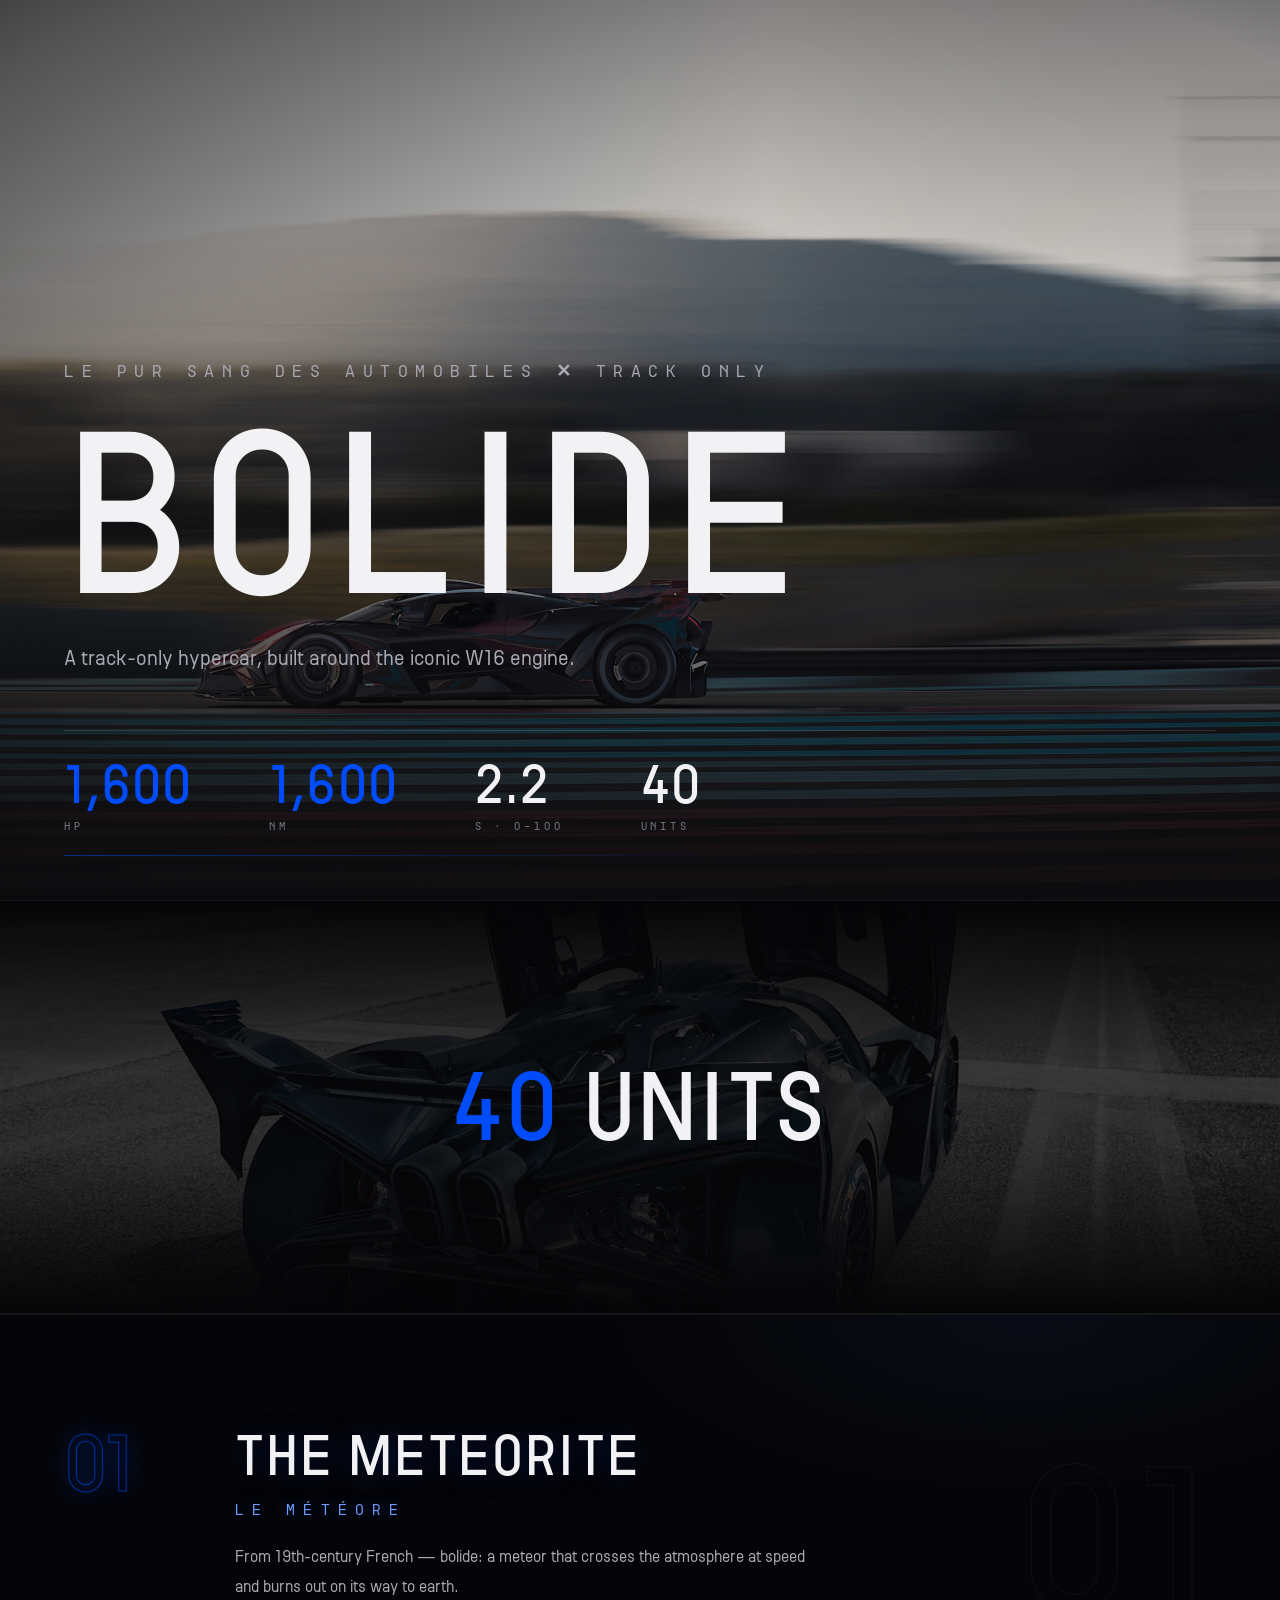
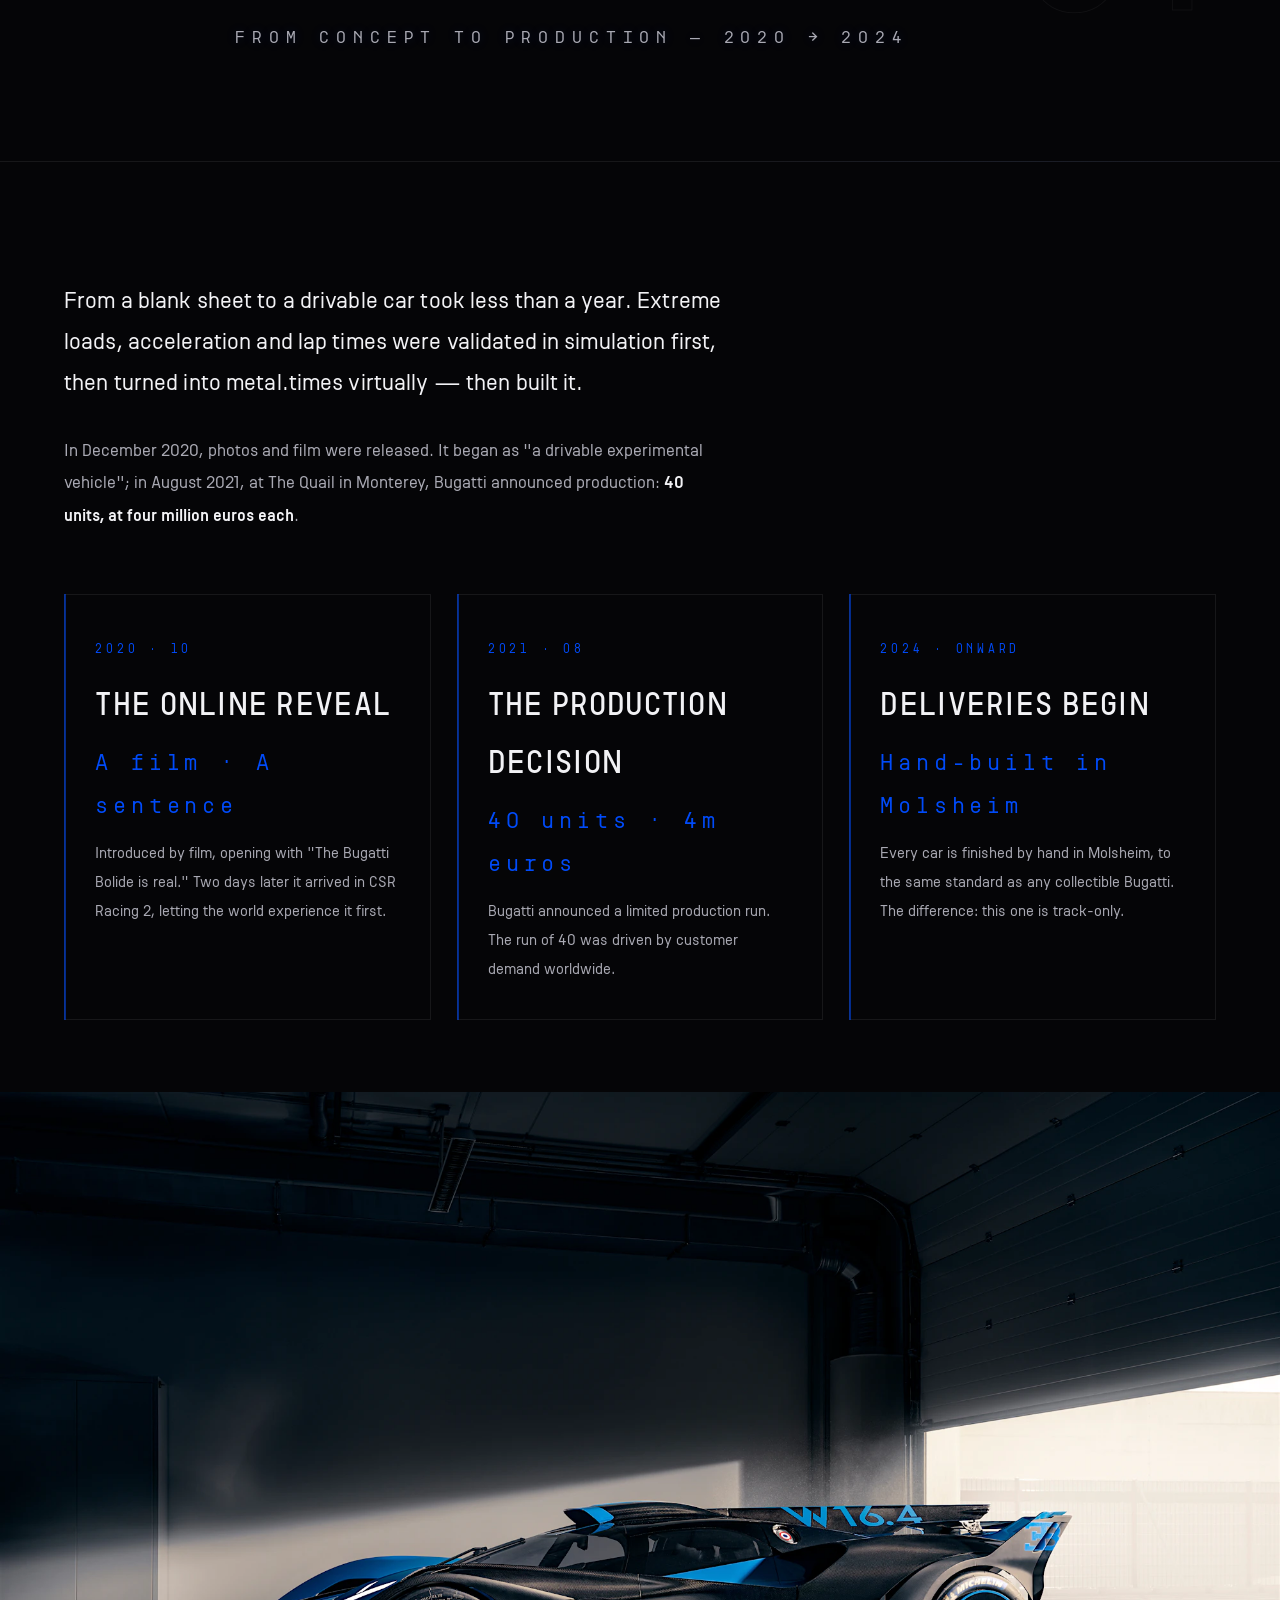
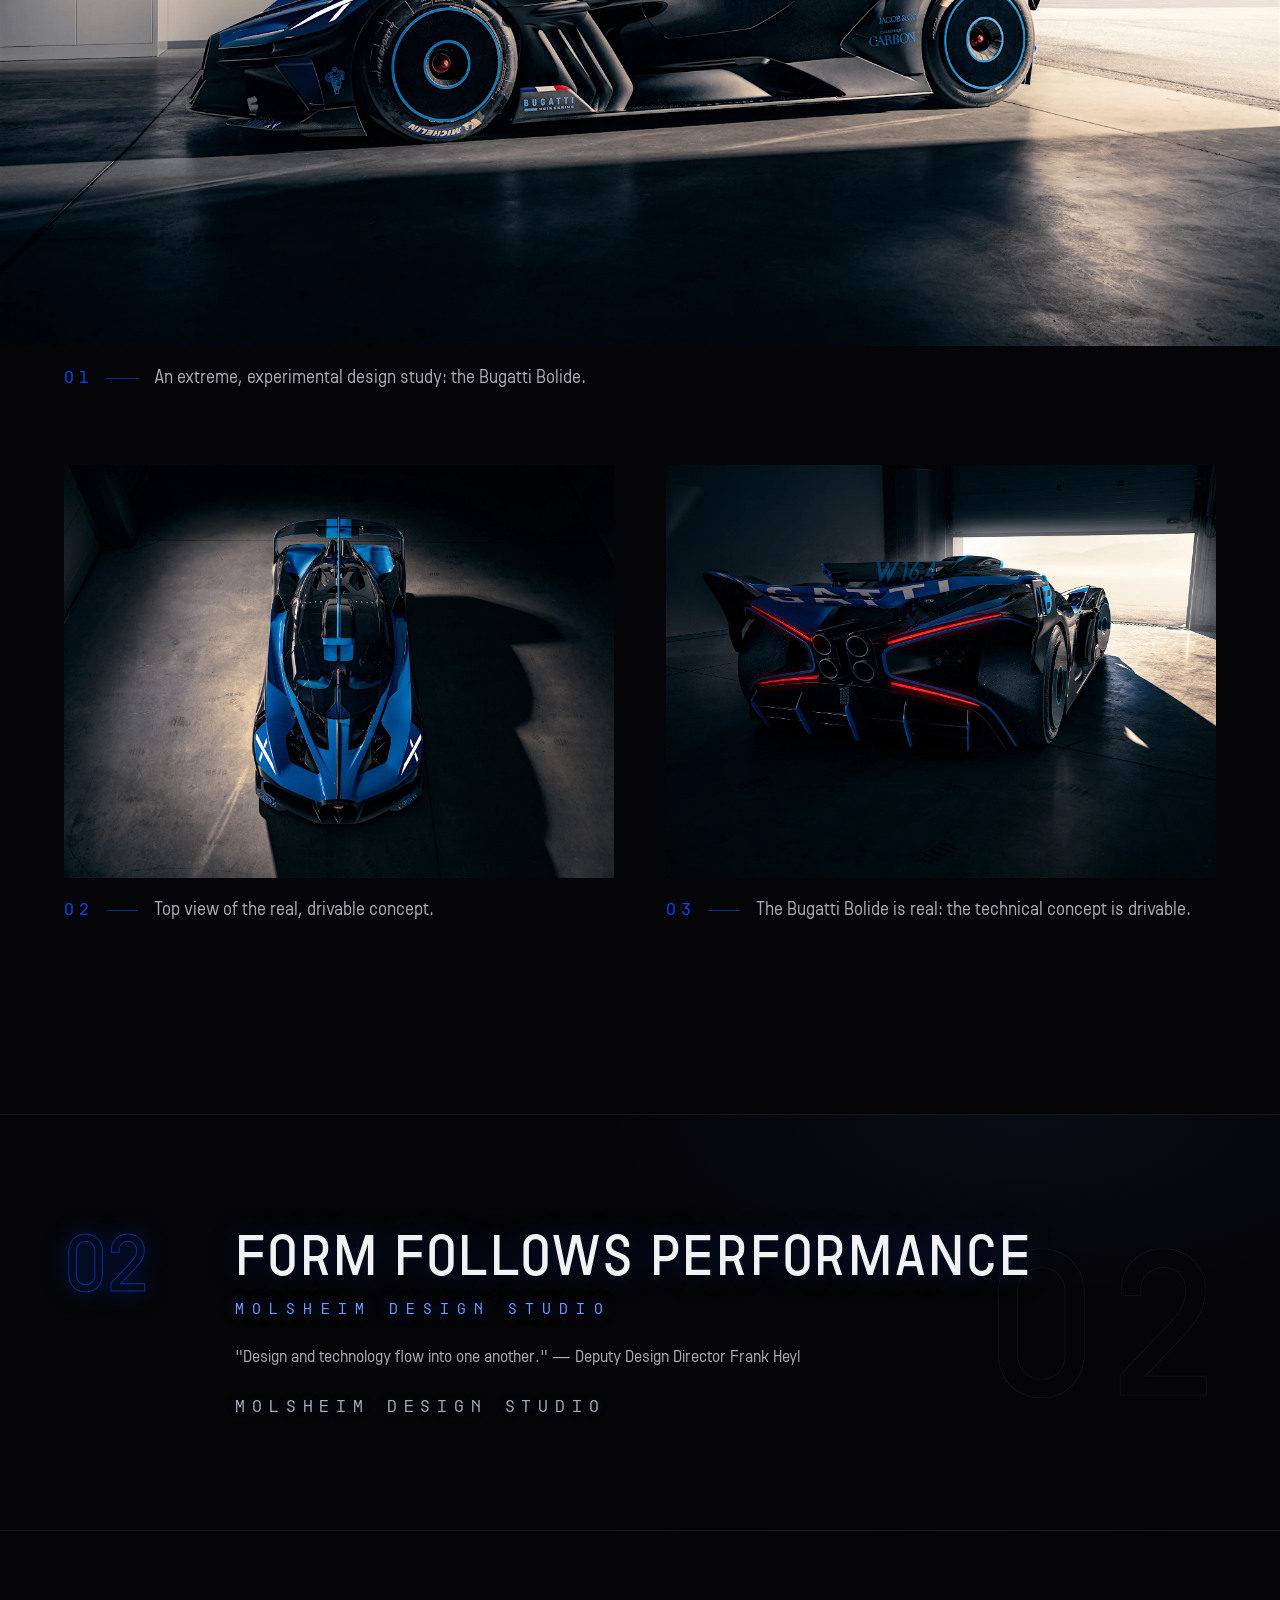
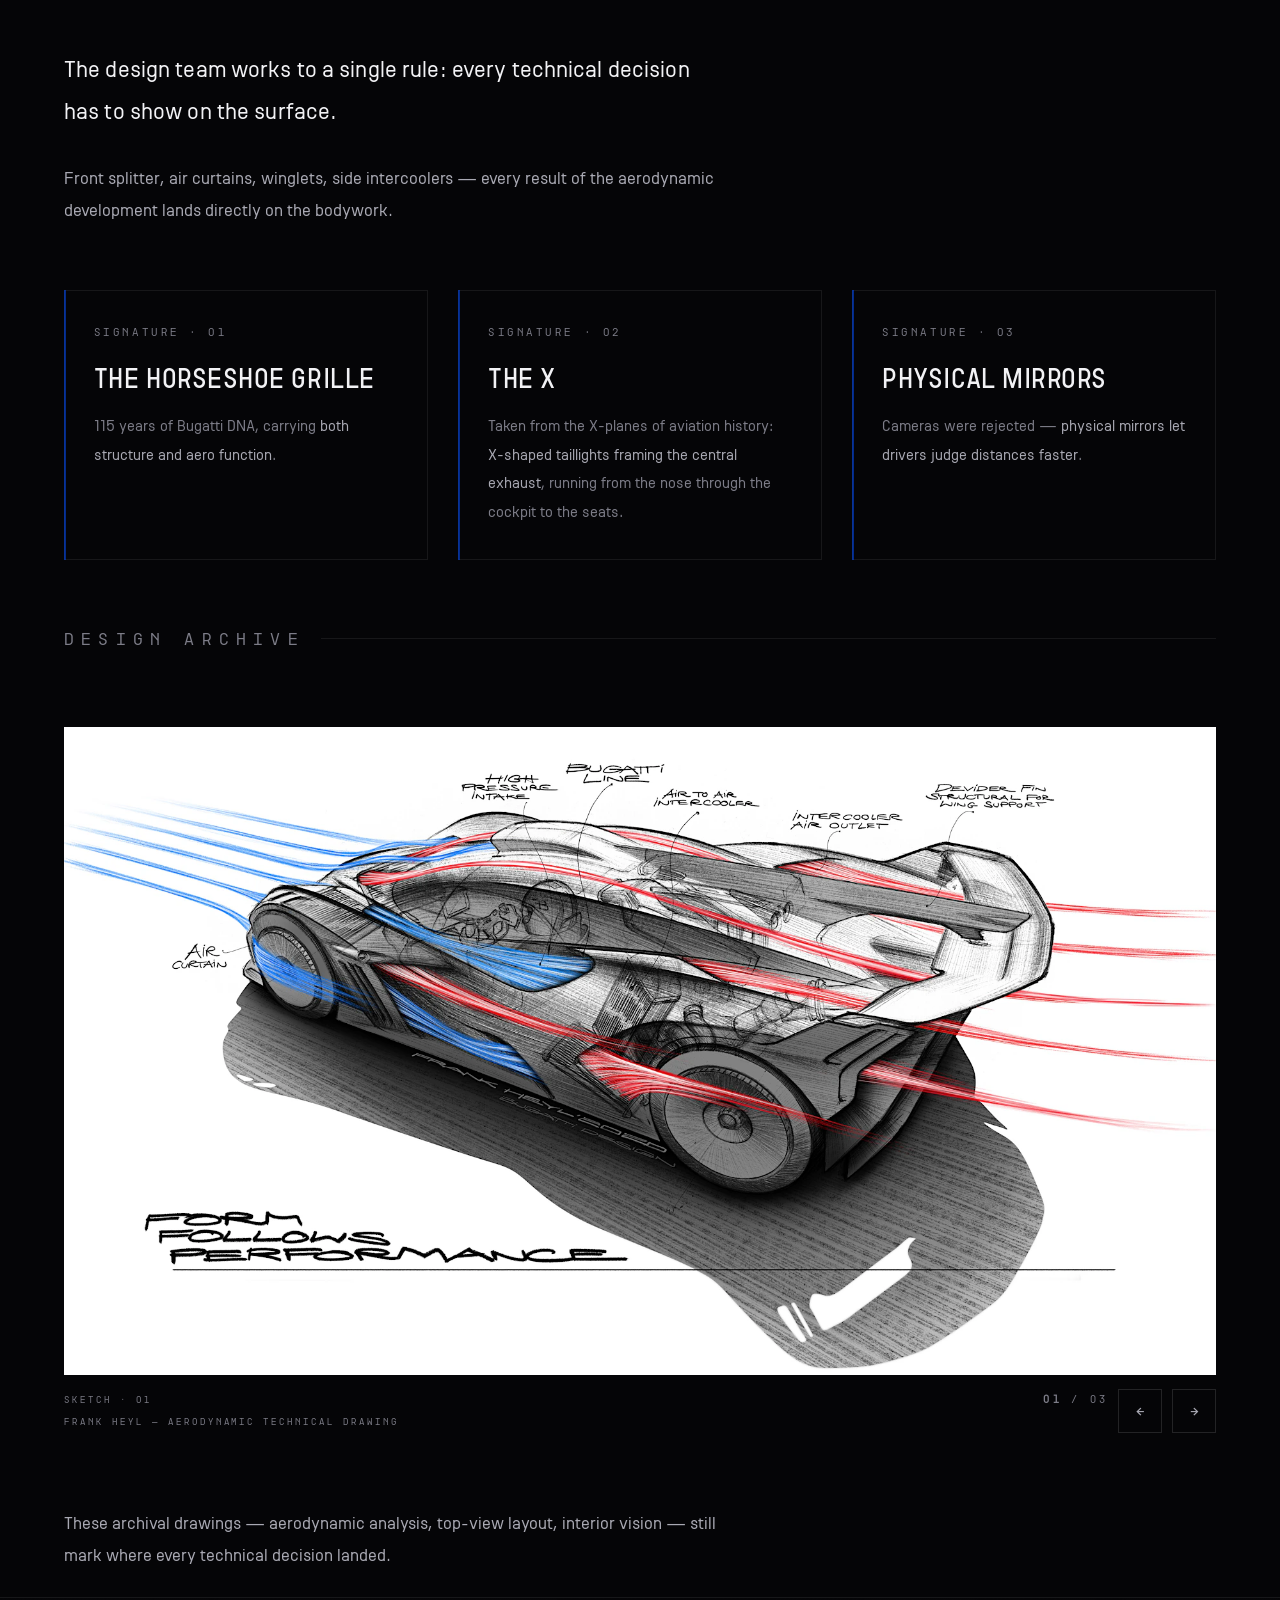
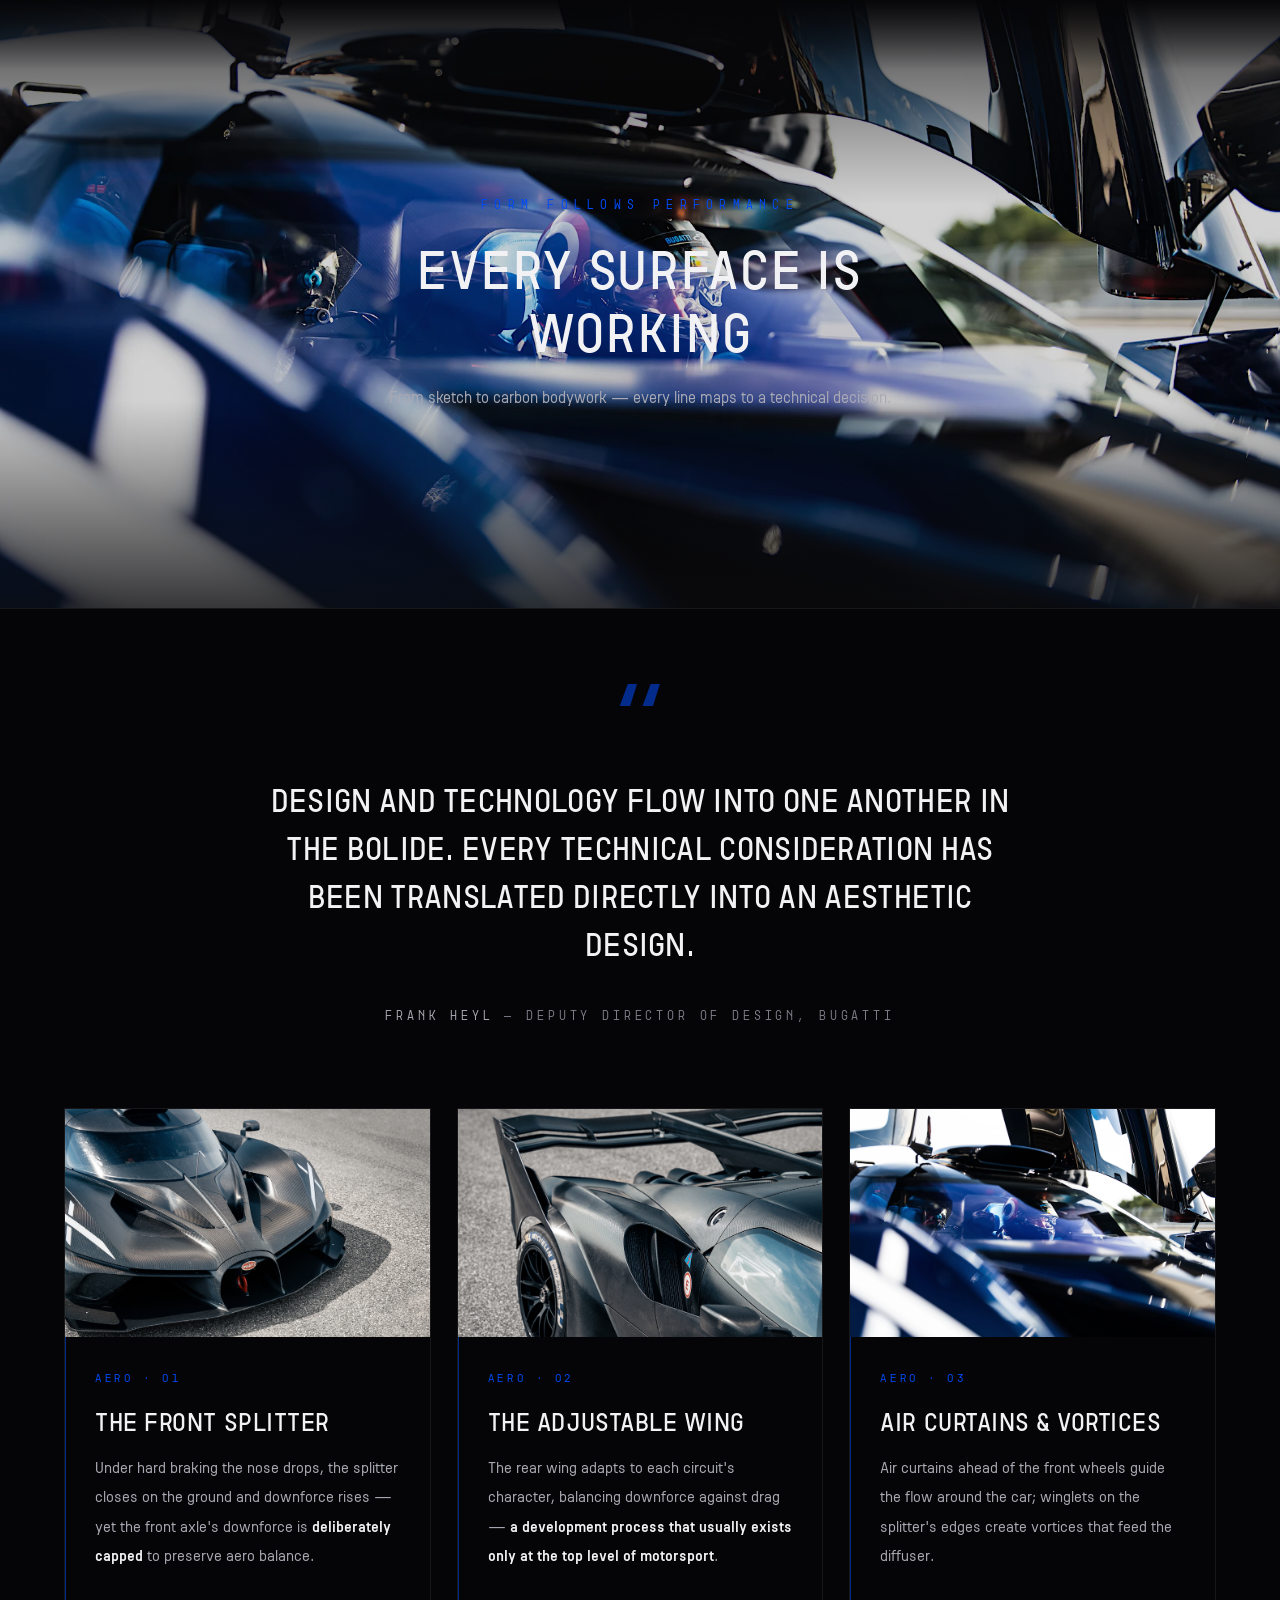
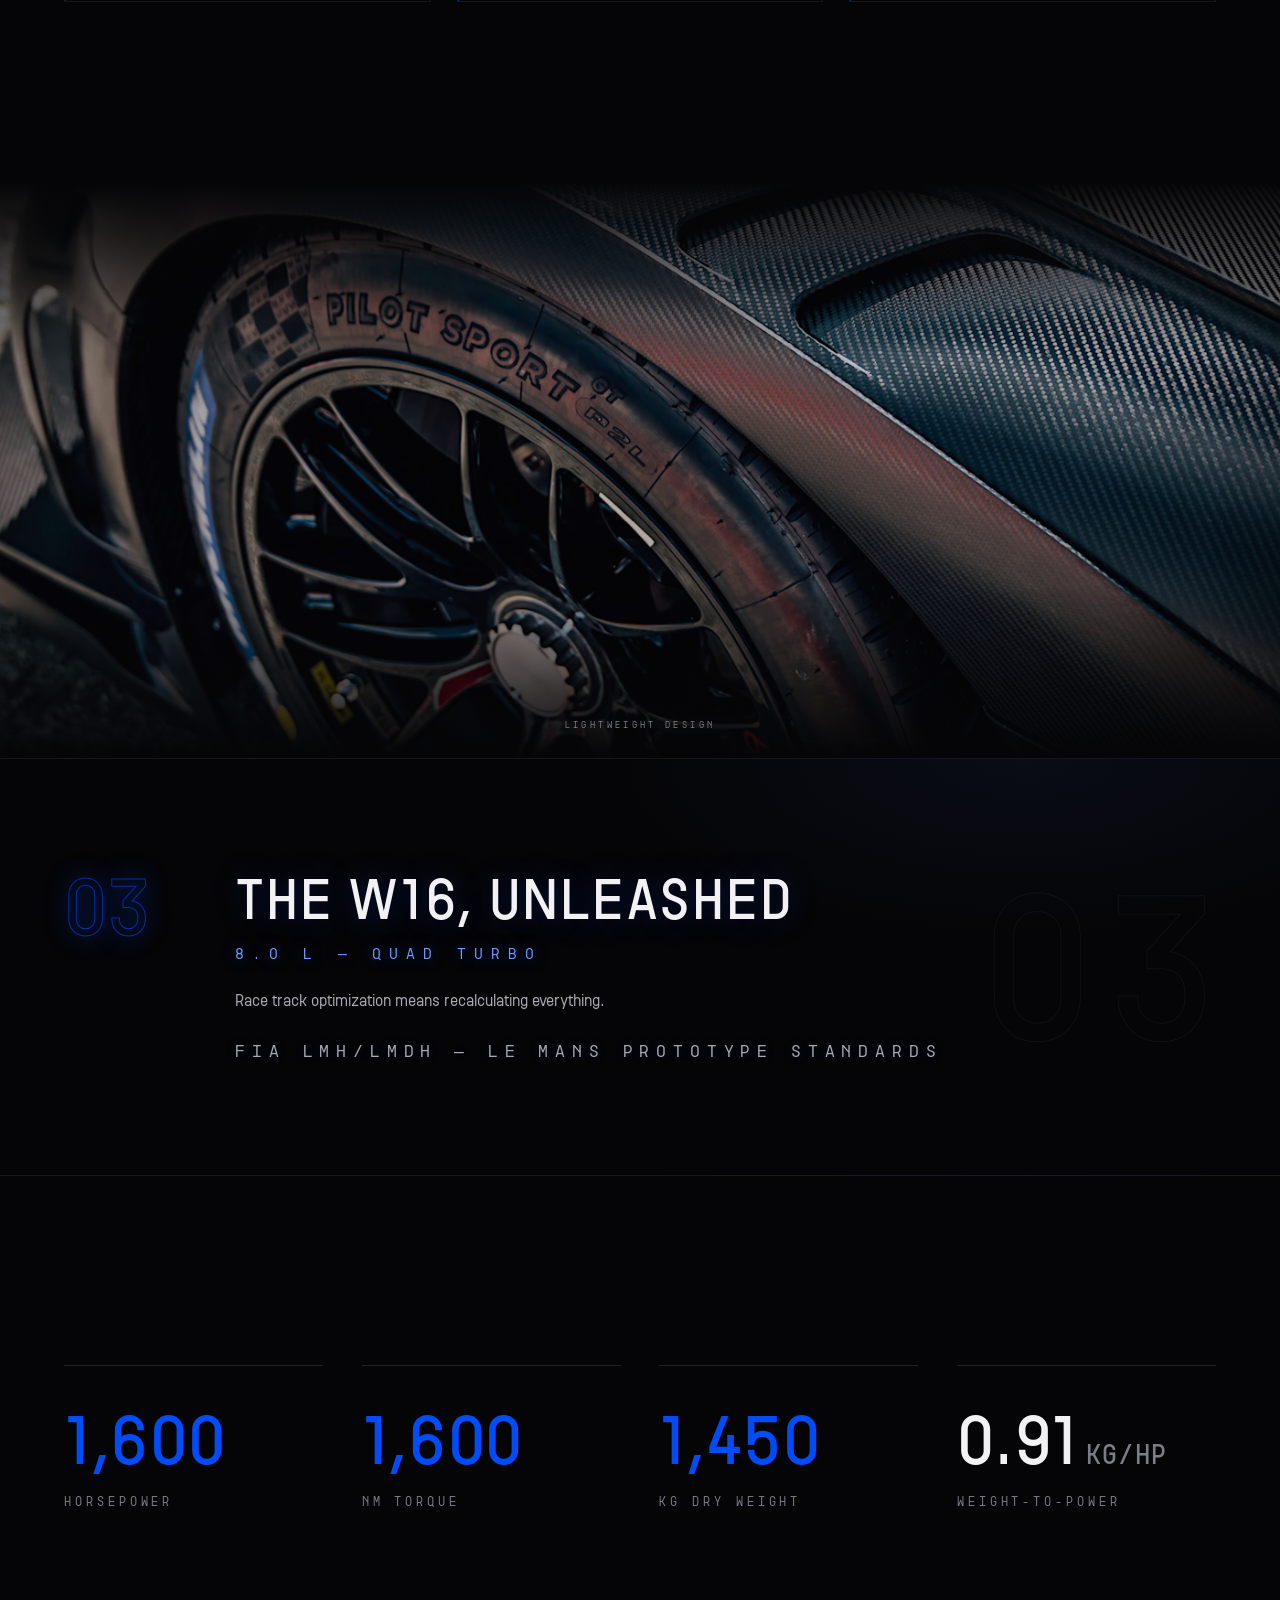
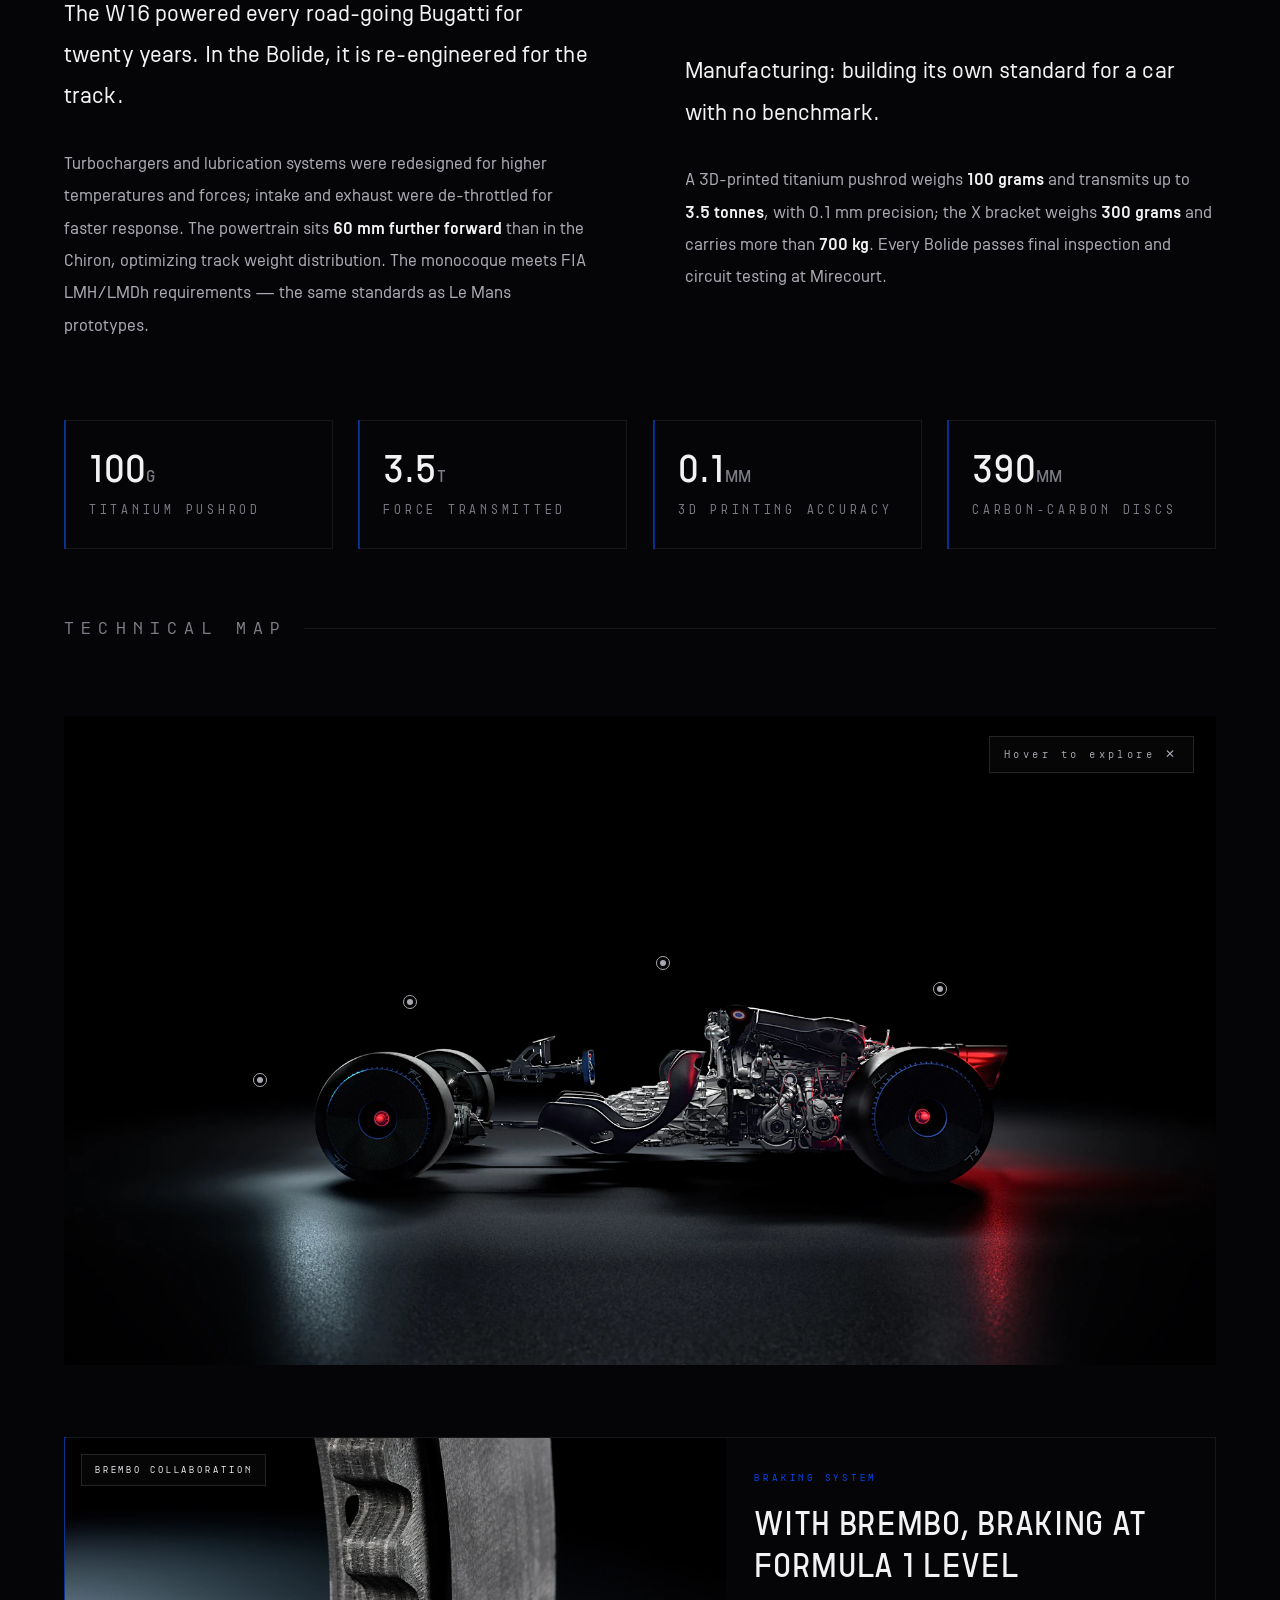
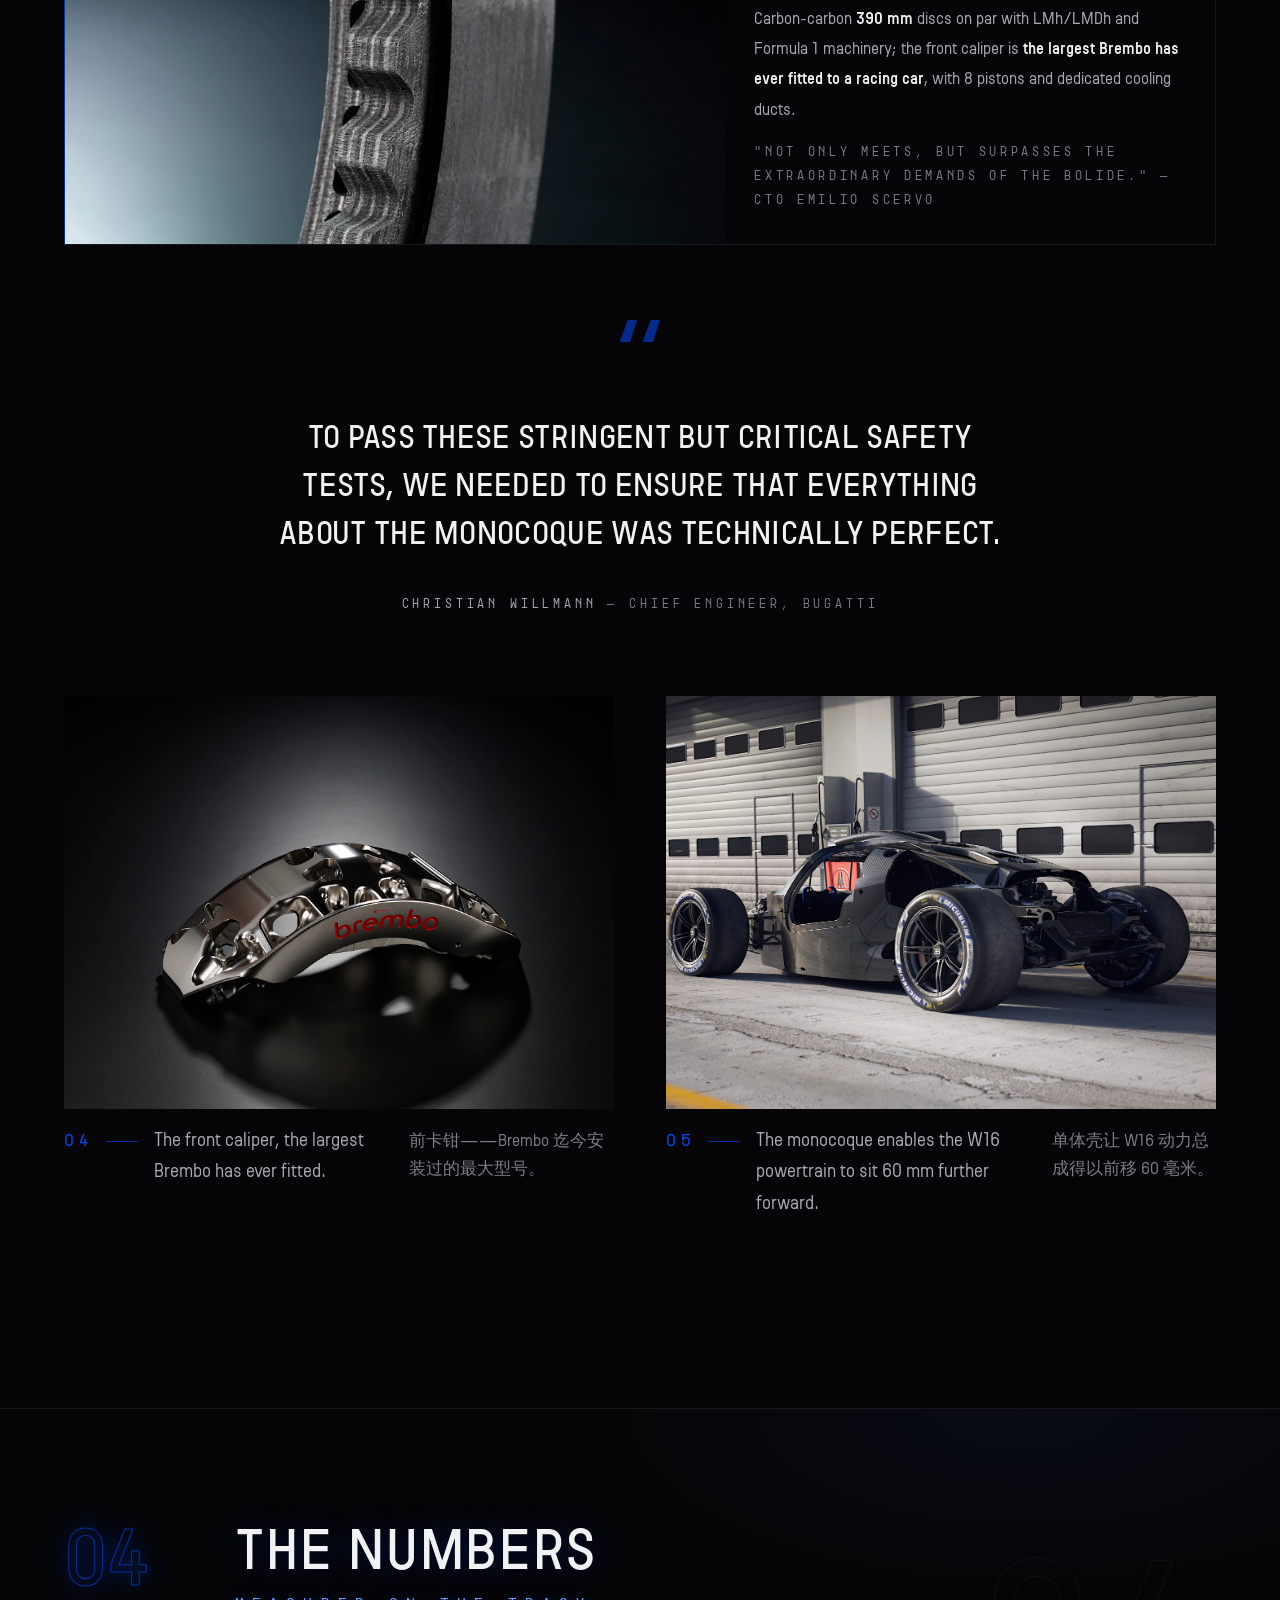
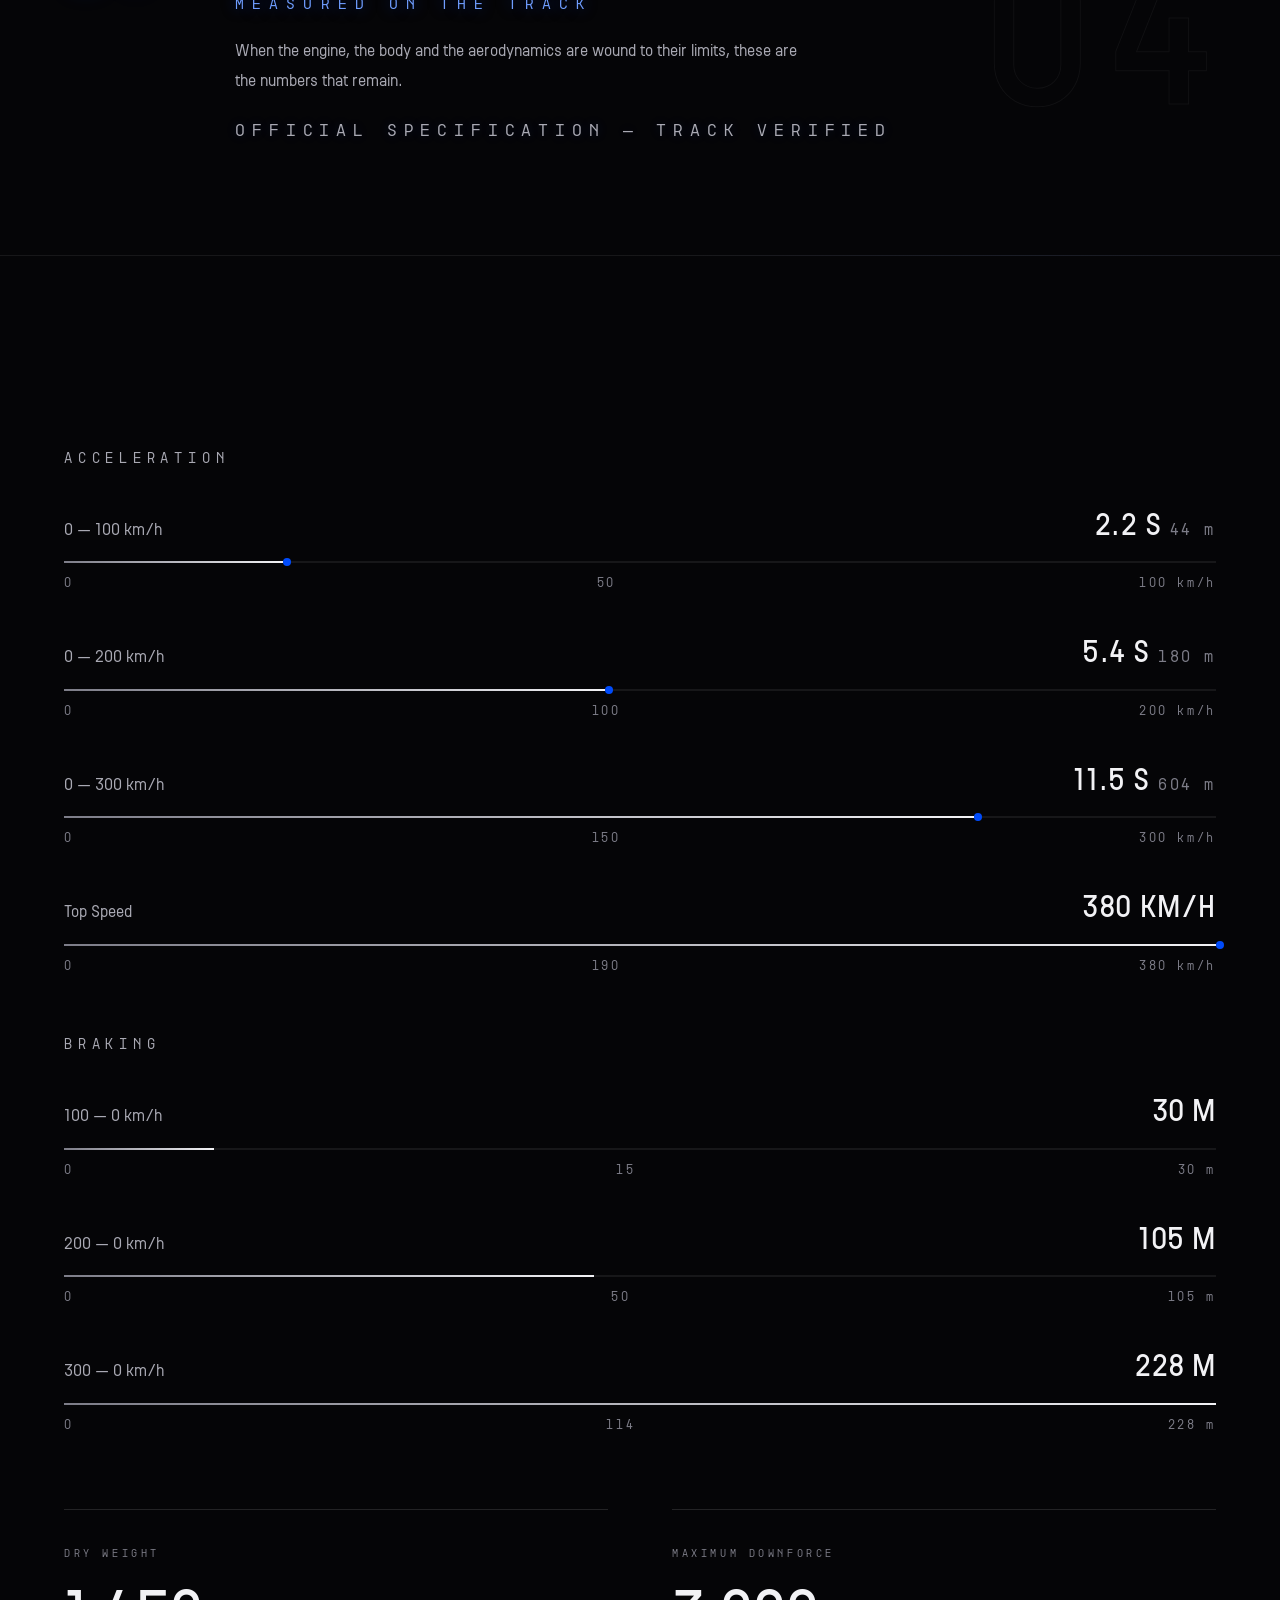
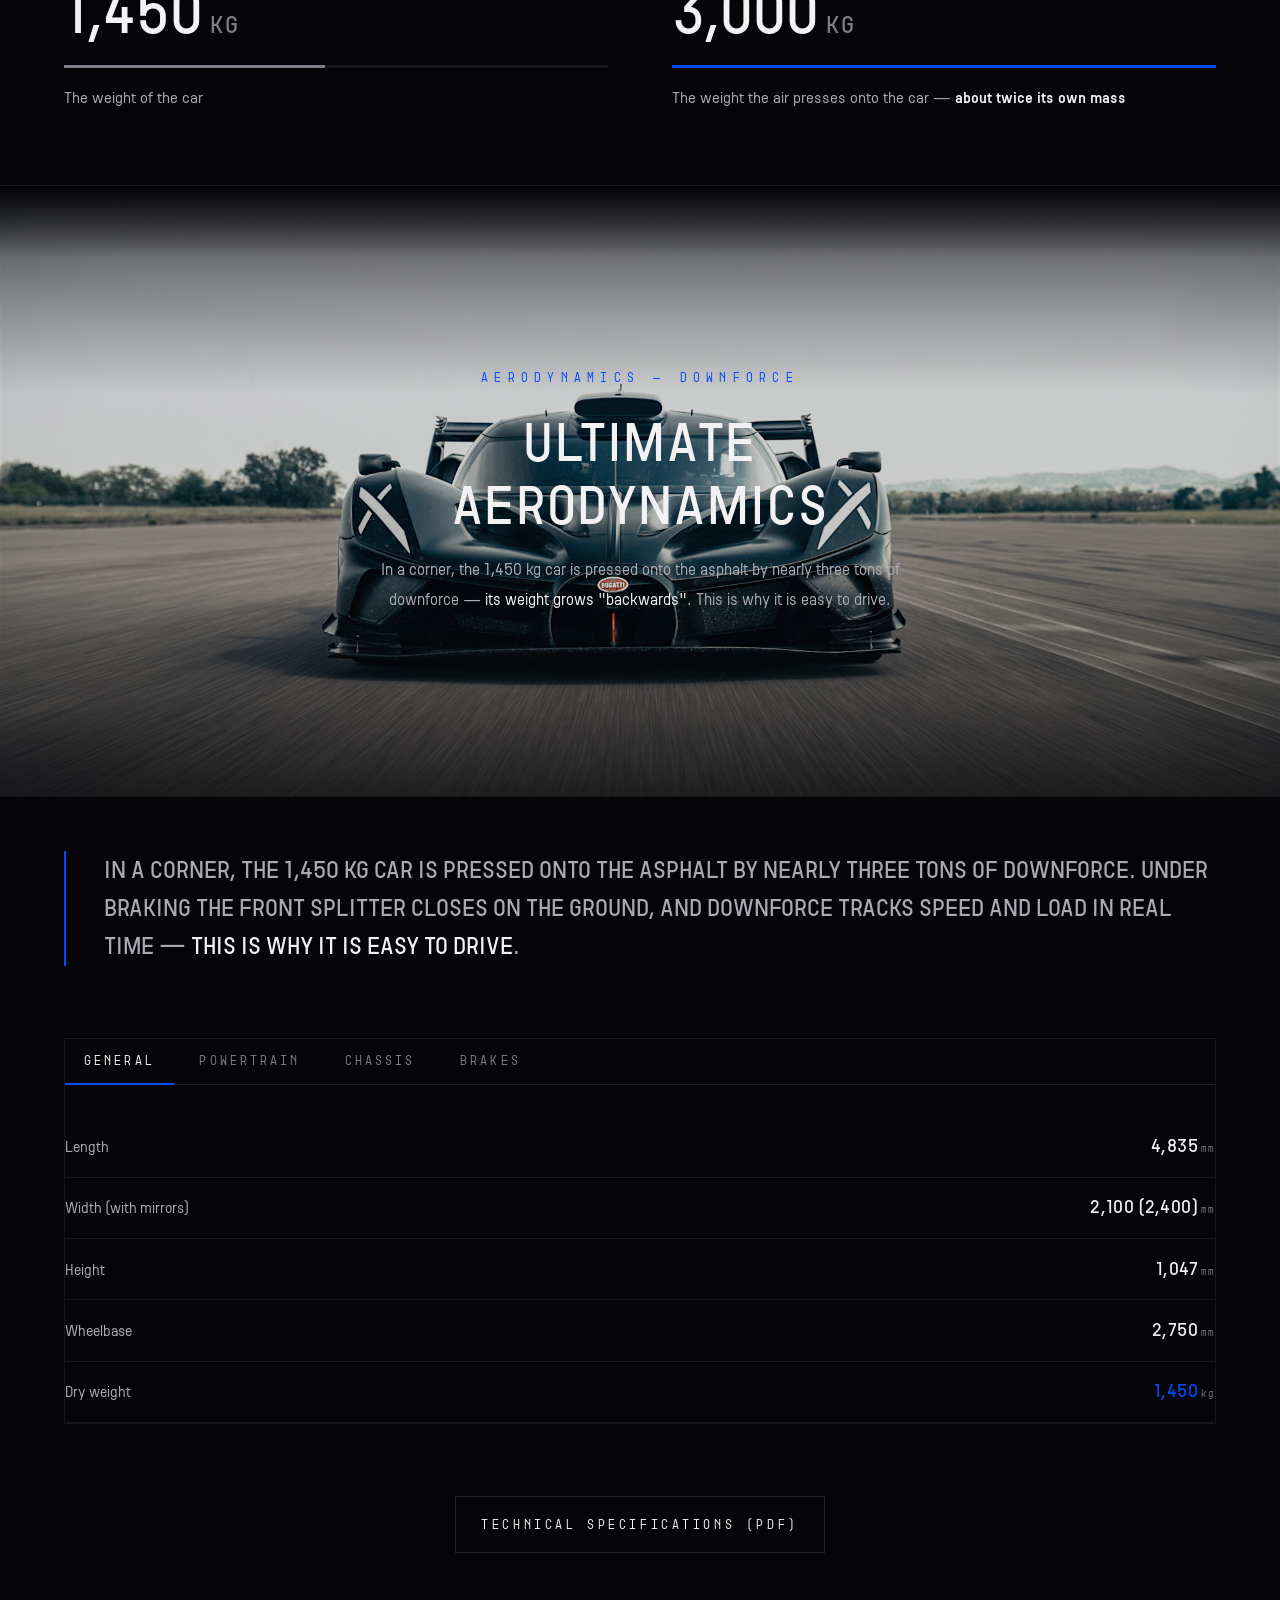
==== commit ec21b194: "v18：被空气压在赛道上的车→极致空气动力学（en: Ultimate Aerodynamics）；删除全世界限量四十台 label；40 UNITS 减小（9rem→6rem）；hero BOLID" ====
--- a/en.html
+++ b/en.html
@@ -59,7 +59,7 @@
       <div><b>40</b><span>UNITS</span></div>
     </div>
   </div>
-  <div class="hero__scroll" aria-hidden="true">SCROLL</div>
+  
 </section>
 
 <!-- ============ LIMITED ============ -->
@@ -70,7 +70,7 @@
   <div class="limited__veil"></div>
   <div class="limited__inner">
     <span class="limited__num"><em>40</em> UNITS</span>
-    <span class="limited__label">Limited Production Run · Worldwide</span>
+    
   </div>
 </section>
 
@@ -458,7 +458,7 @@
     <div class="chapter-video__veil"></div>
     <div class="chapter-video__inner">
       <span class="chapter-video__no">Aerodynamics — Downforce</span>
-      <h3>A car pressed onto the track by the air</h3>
+      <h3>Ultimate Aerodynamics</h3>
       <p>In a corner, the 1,450 kg car is pressed onto the asphalt by nearly three tons of downforce — <b>its weight grows "backwards"</b>. This is why it is easy to drive.</p>
     </div>
   </div>
--- a/css/style.css
+++ b/css/style.css
@@ -1005,7 +1005,7 @@
 .limited__num {
   display: block;
   font-family: var(--font-display);
-  font-size: clamp(4.5rem, 12vw, 9rem);
+  font-size: clamp(3.2rem, 8vw, 6rem);
   line-height: .95;
   letter-spacing: .02em;
   color: var(--ink);
@@ -1421,7 +1421,7 @@
 
 /* hero：数据条数字更大、标题更震撼 */
 .hero__title {
-  font-size: clamp(5.5rem, 22vw, 19rem);
+  font-size: clamp(4.6rem, 18vw, 15rem);
 }
 .hero__data b {
   font-size: clamp(2.2rem, 4.6vw, 3.4rem);
@@ -1783,3 +1783,30 @@
   text-align: right;
   white-space: nowrap;
 }
+
+/* ============================================================
+   v18 章节标题光效 — 学习 tourbillon（.sec-tag 蓝色辉光）
+   ============================================================ */
+.chapter-break__no {
+  color: transparent;
+  -webkit-text-stroke: 1px rgba(0, 75, 250, 0.6);
+  text-shadow: 0 0 24px rgba(0, 75, 250, 0.35);
+  transition: text-shadow 0.5s, -webkit-text-stroke 0.5s;
+}
+.chapter-break:hover .chapter-break__no {
+  -webkit-text-stroke: 1px rgba(0, 75, 250, 0.9);
+  text-shadow: 0 0 40px rgba(0, 75, 250, 0.55);
+}
+.chapter-break h2 {
+  color: var(--ink);
+  text-shadow: 0 0 30px rgba(0, 75, 250, 0.25);
+}
+.chapter-break h2 .latin {
+  color: #6f9dff;
+  text-shadow: 0 0 14px rgba(0, 75, 250, 0.5);
+}
+.chapter-break__meta {
+  color: var(--ink-dim);
+  text-shadow: 0 0 12px rgba(0, 75, 250, 0.2);
+}
+.chapter-break__meta span, .chapter-break__meta a { color: #6f9dff; }
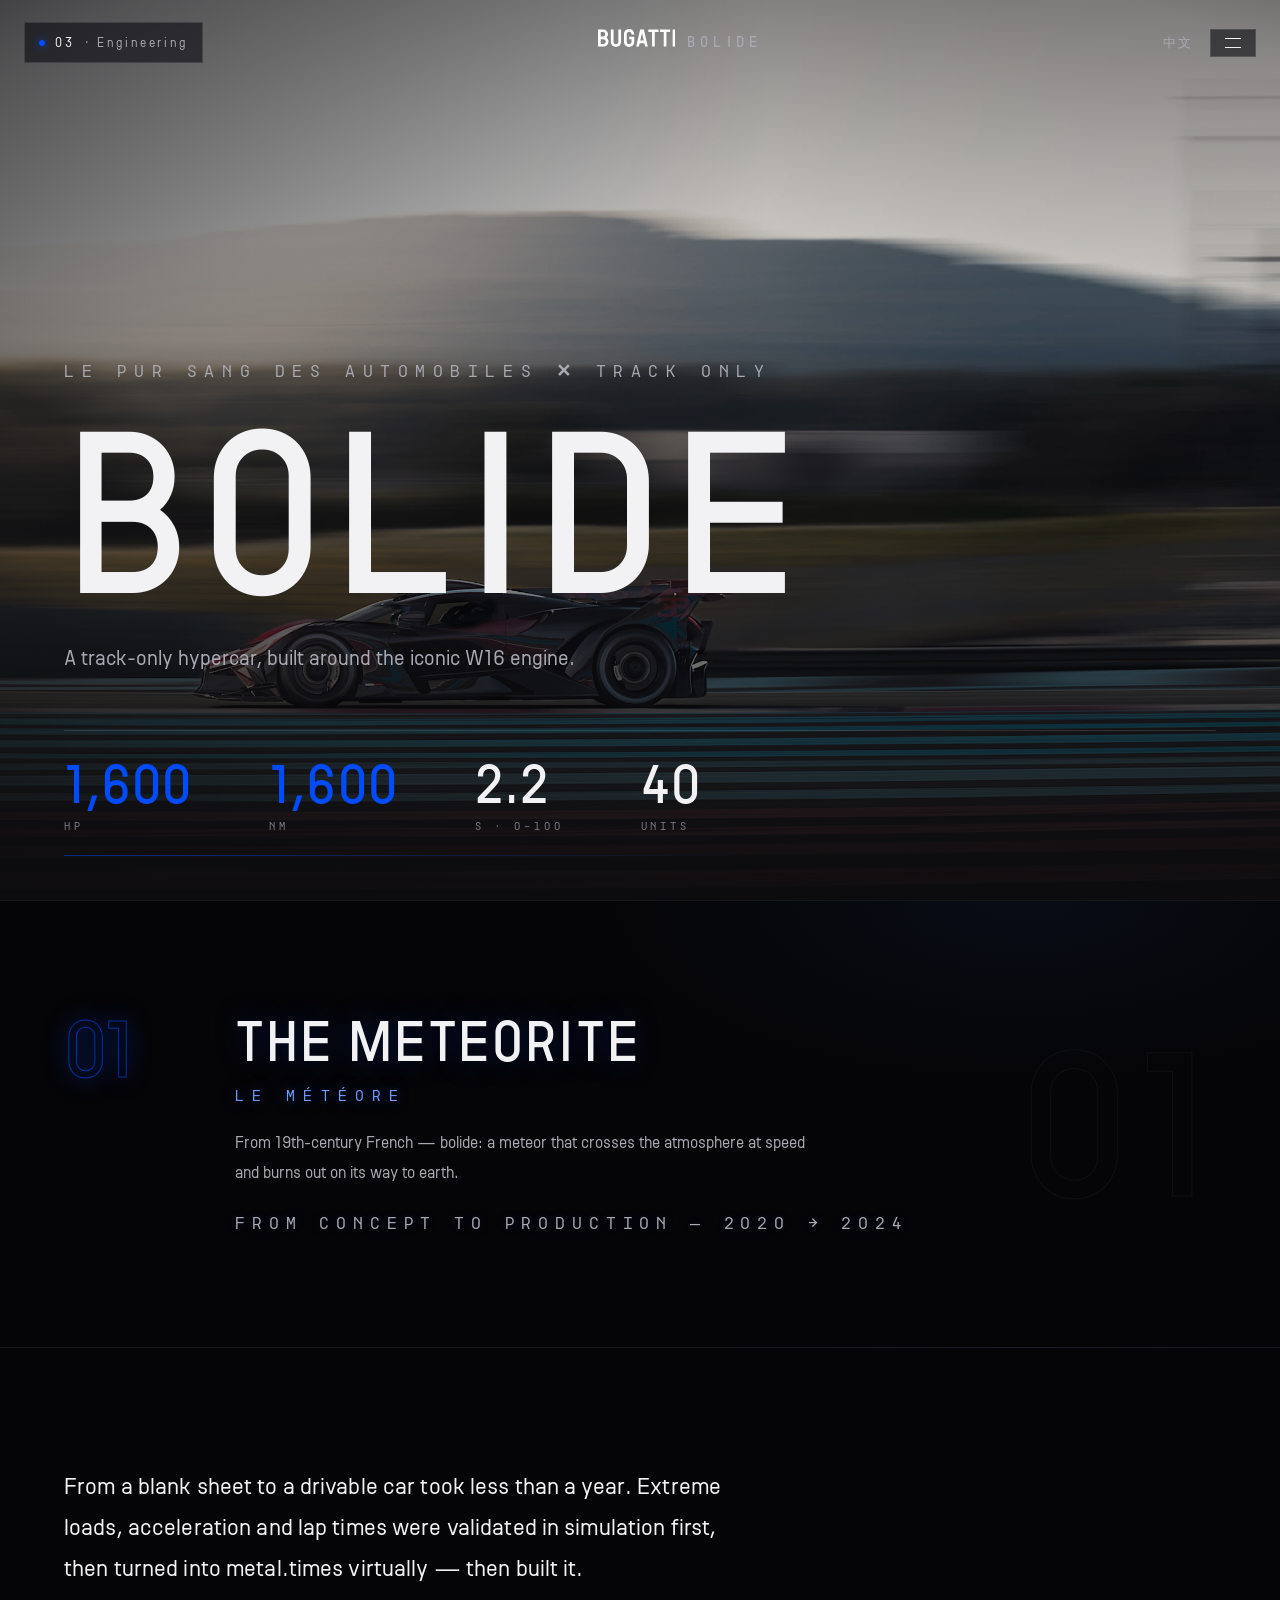
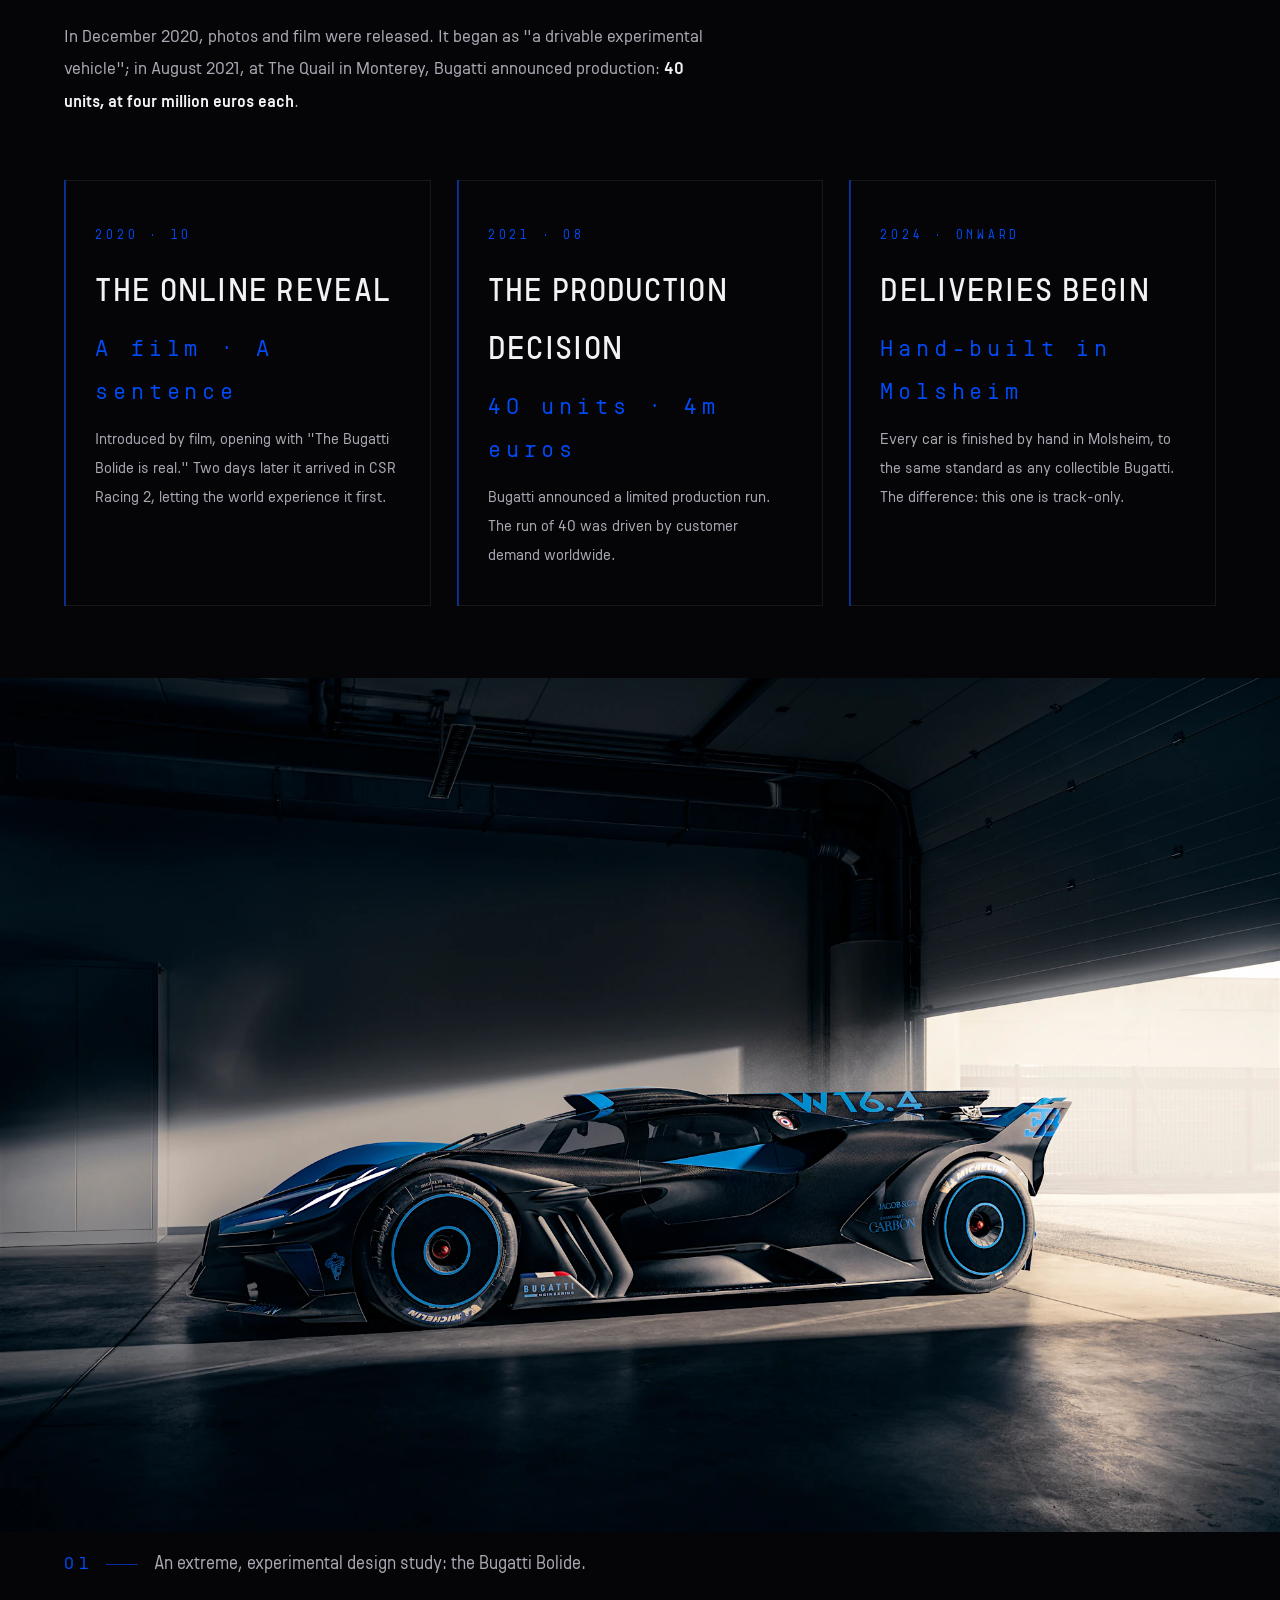
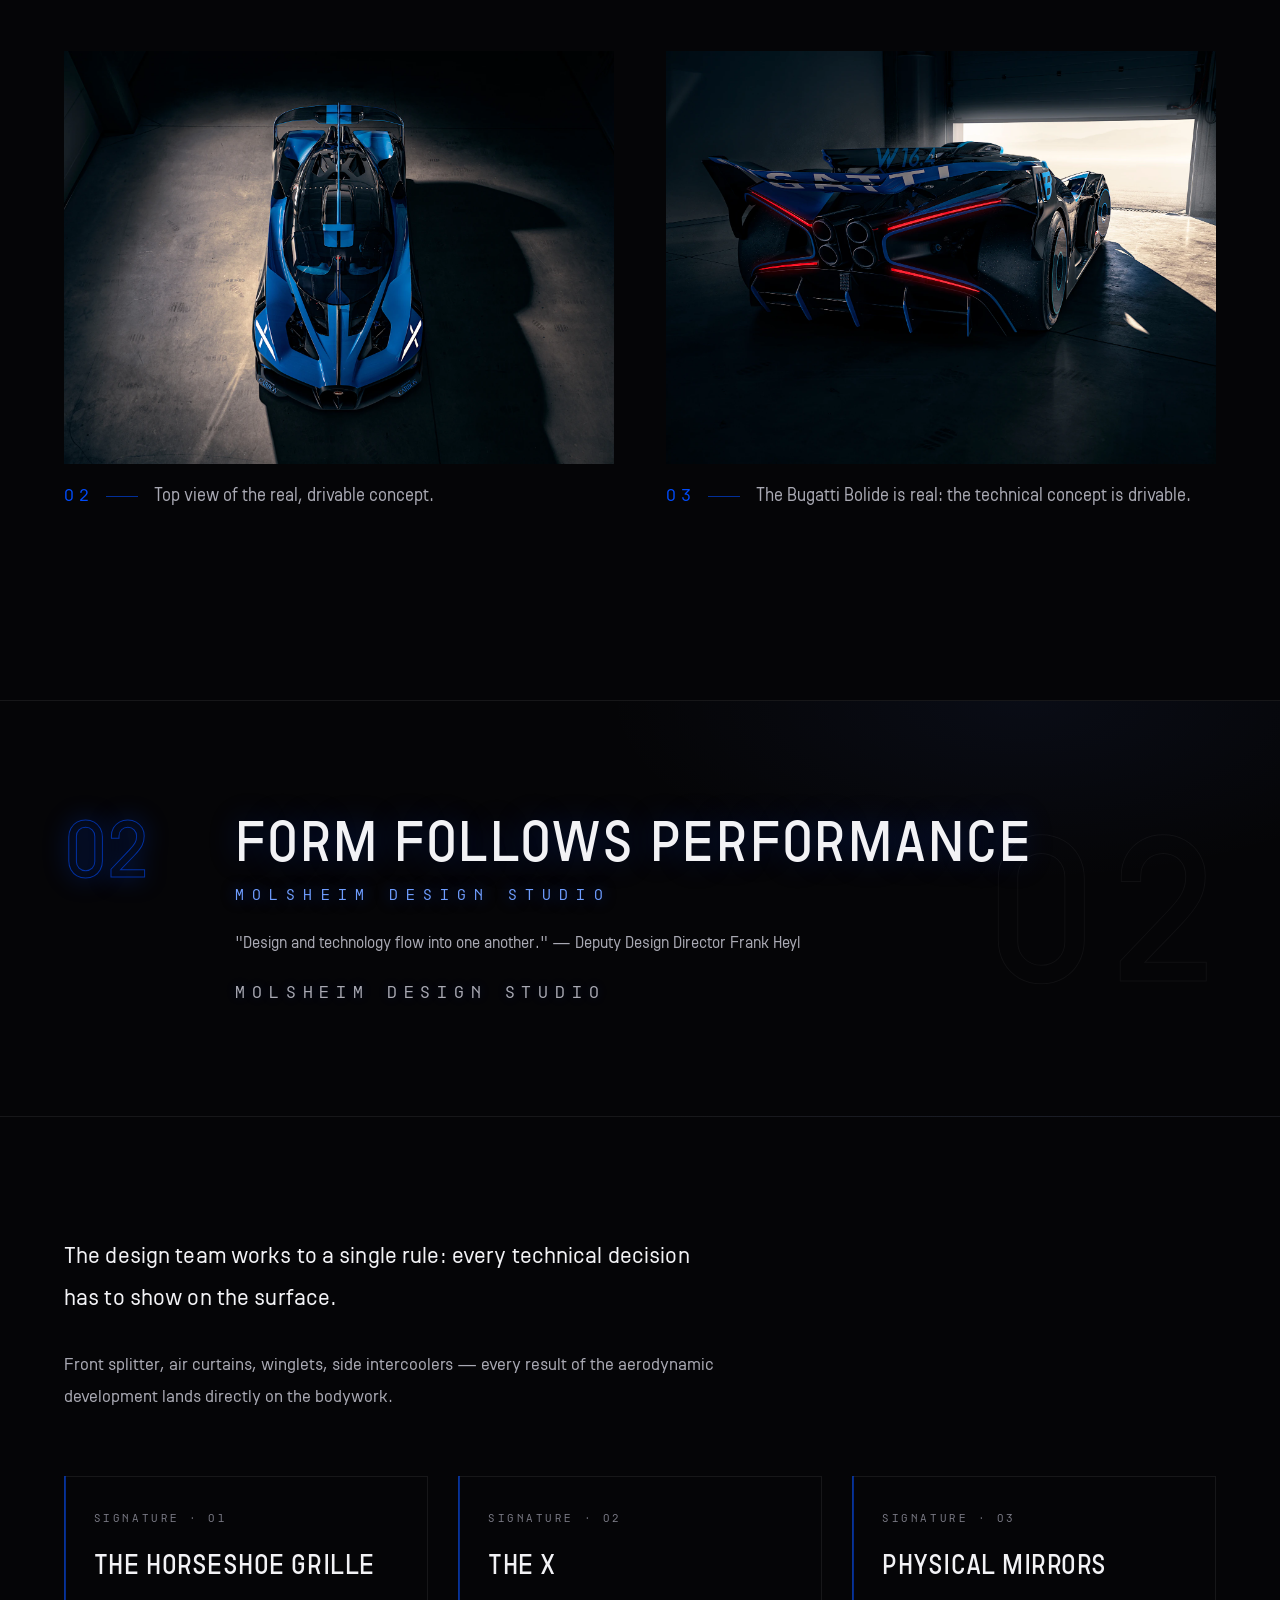
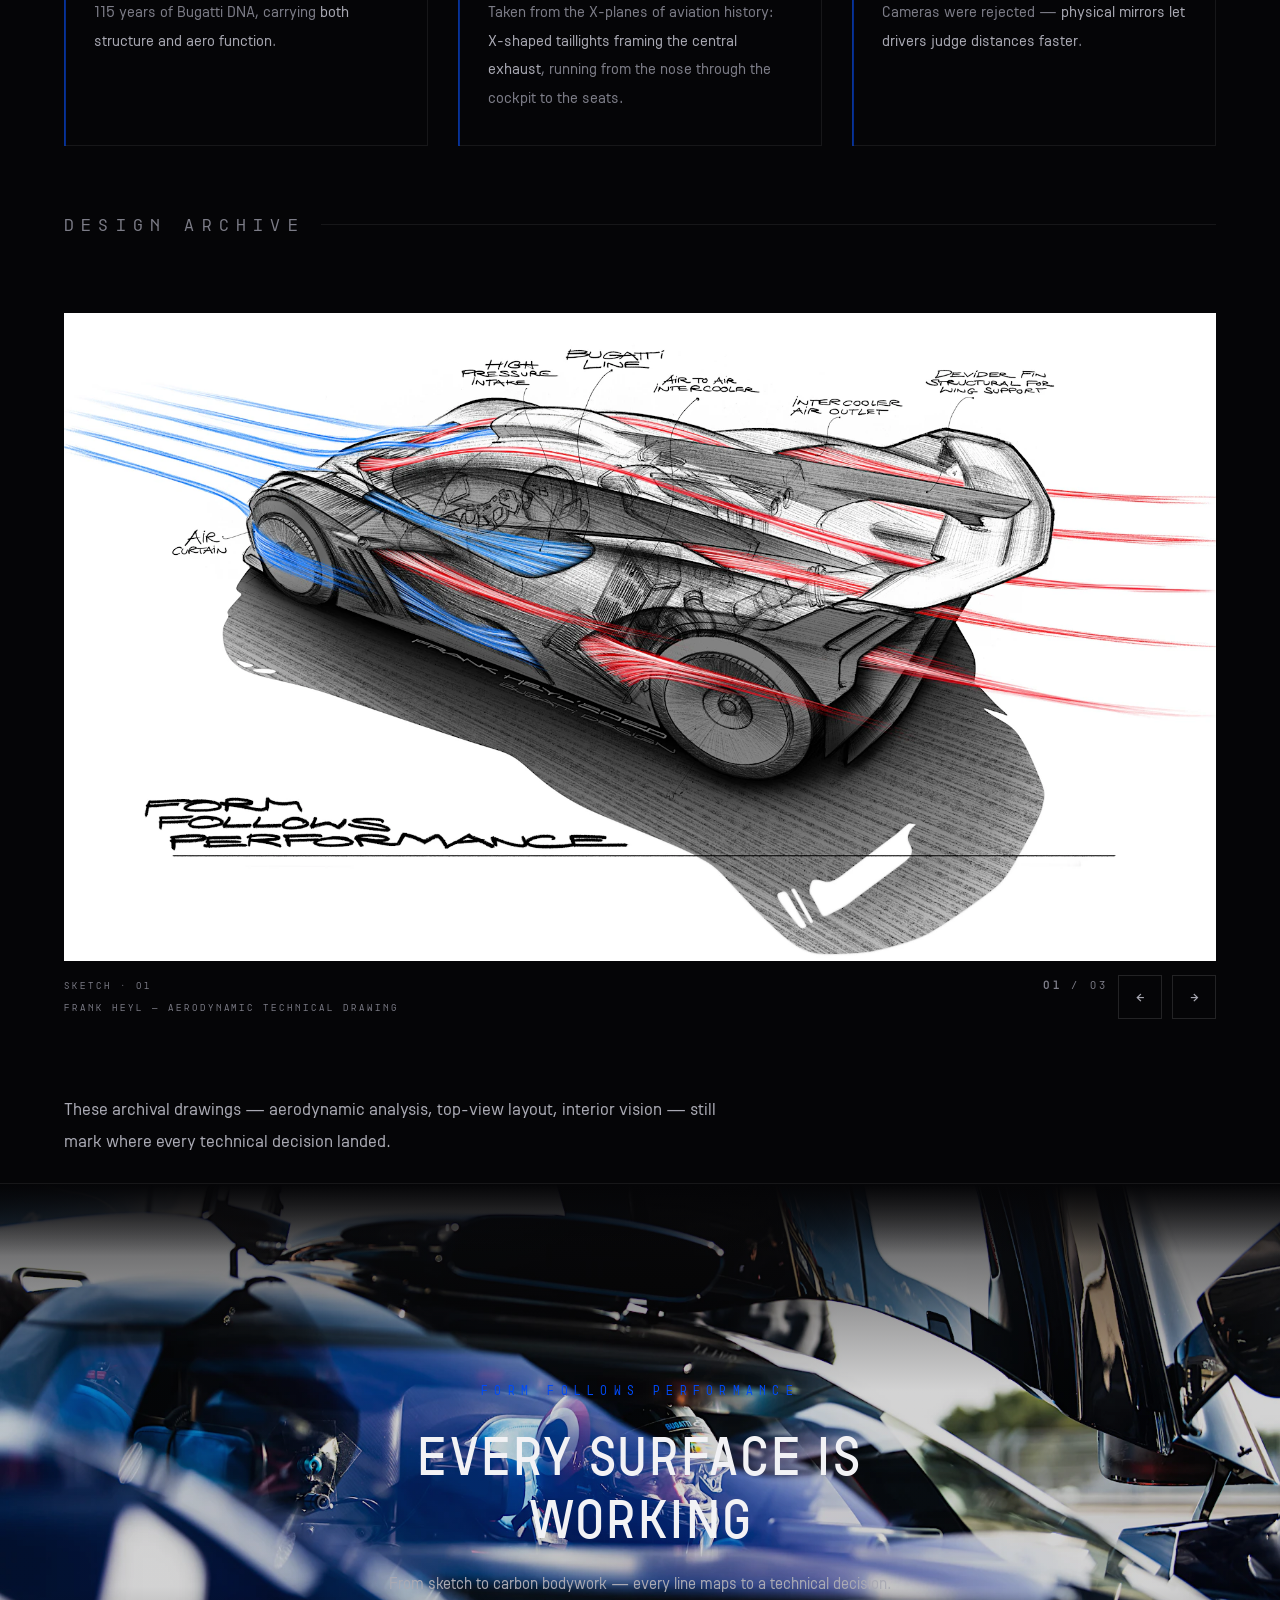
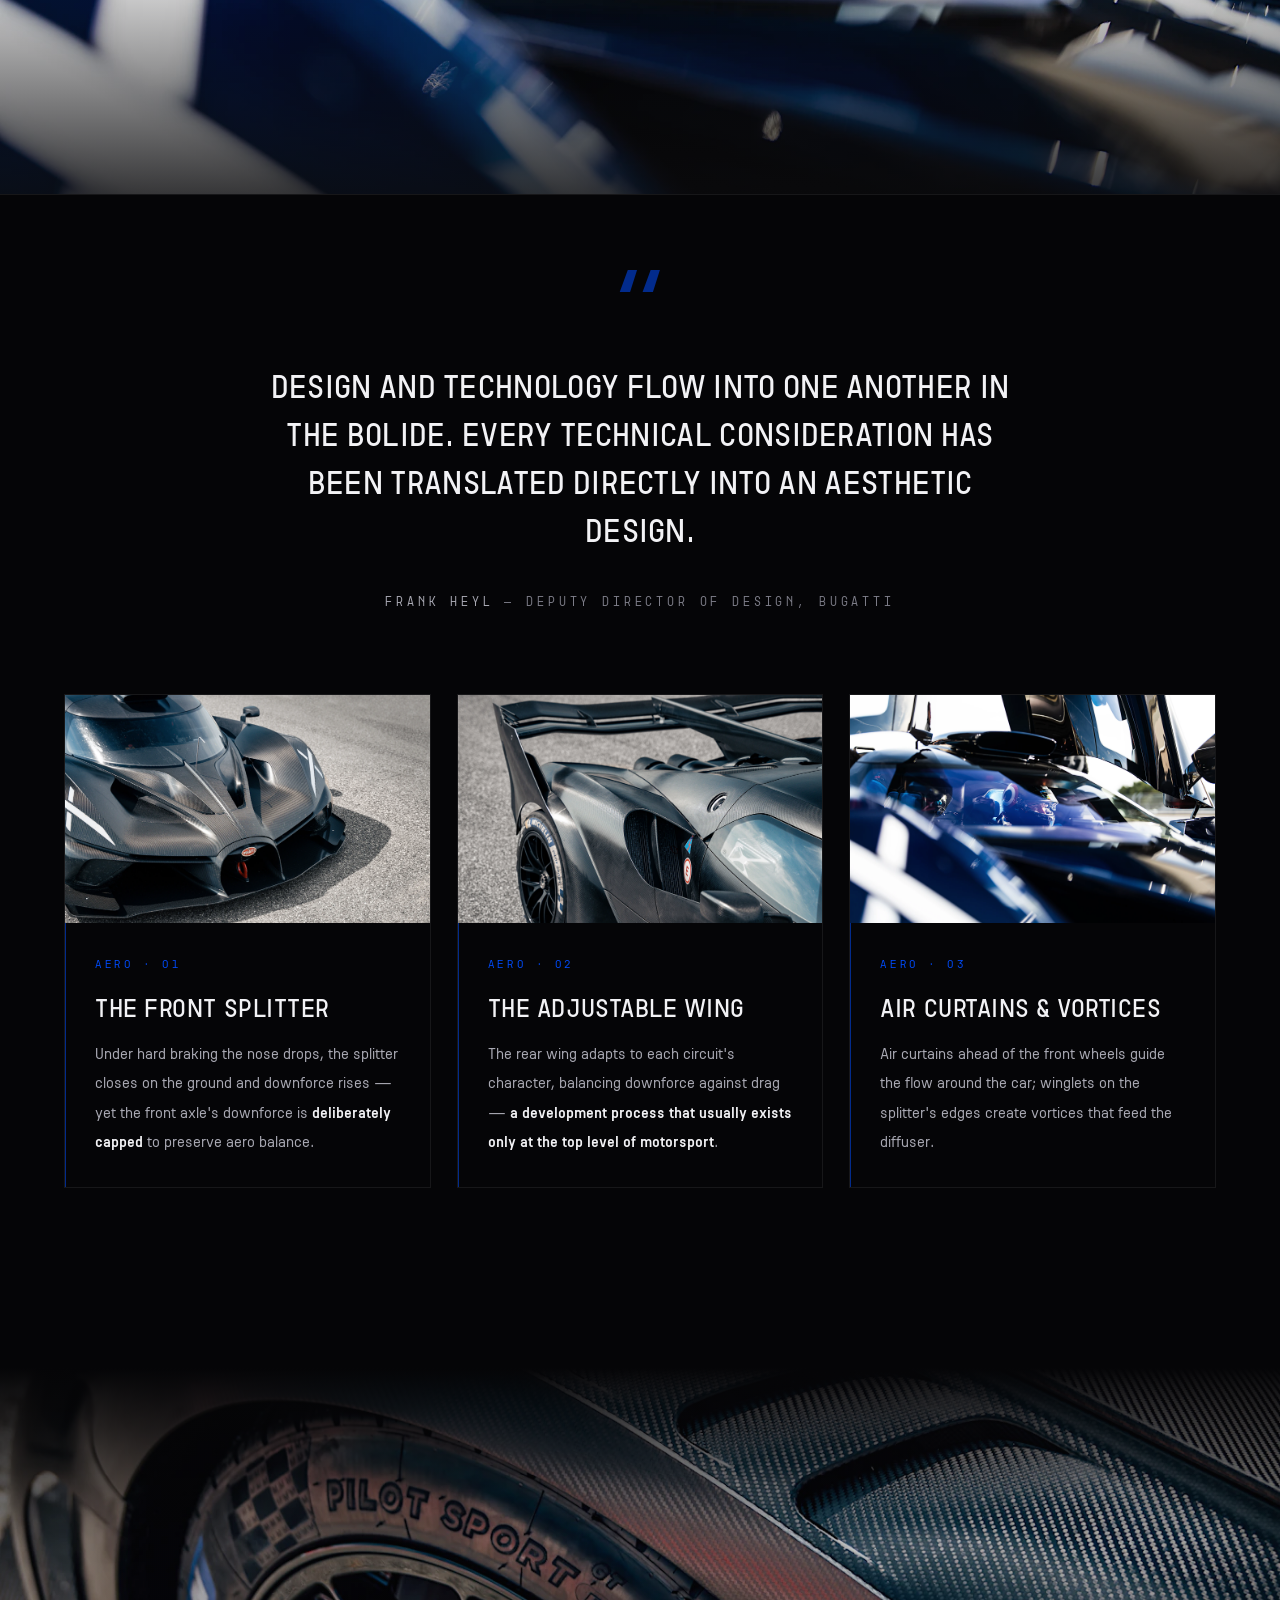
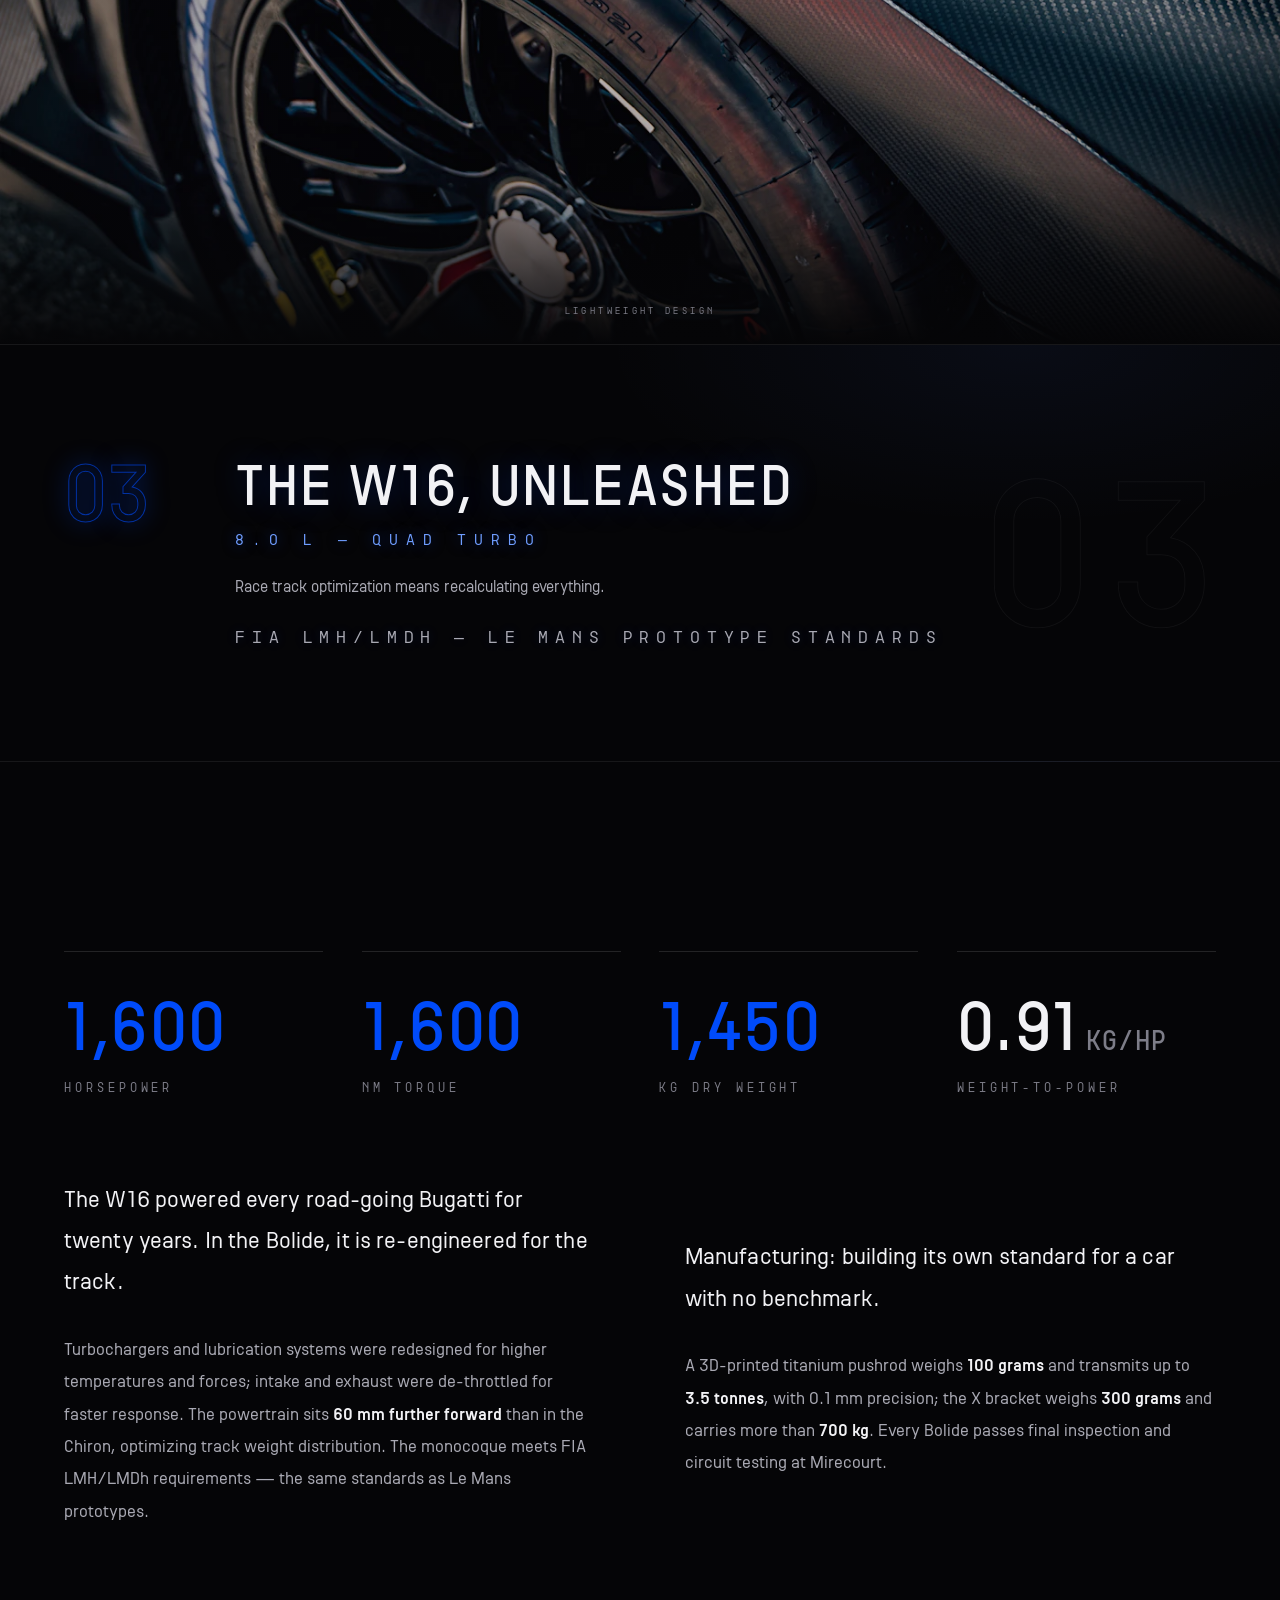
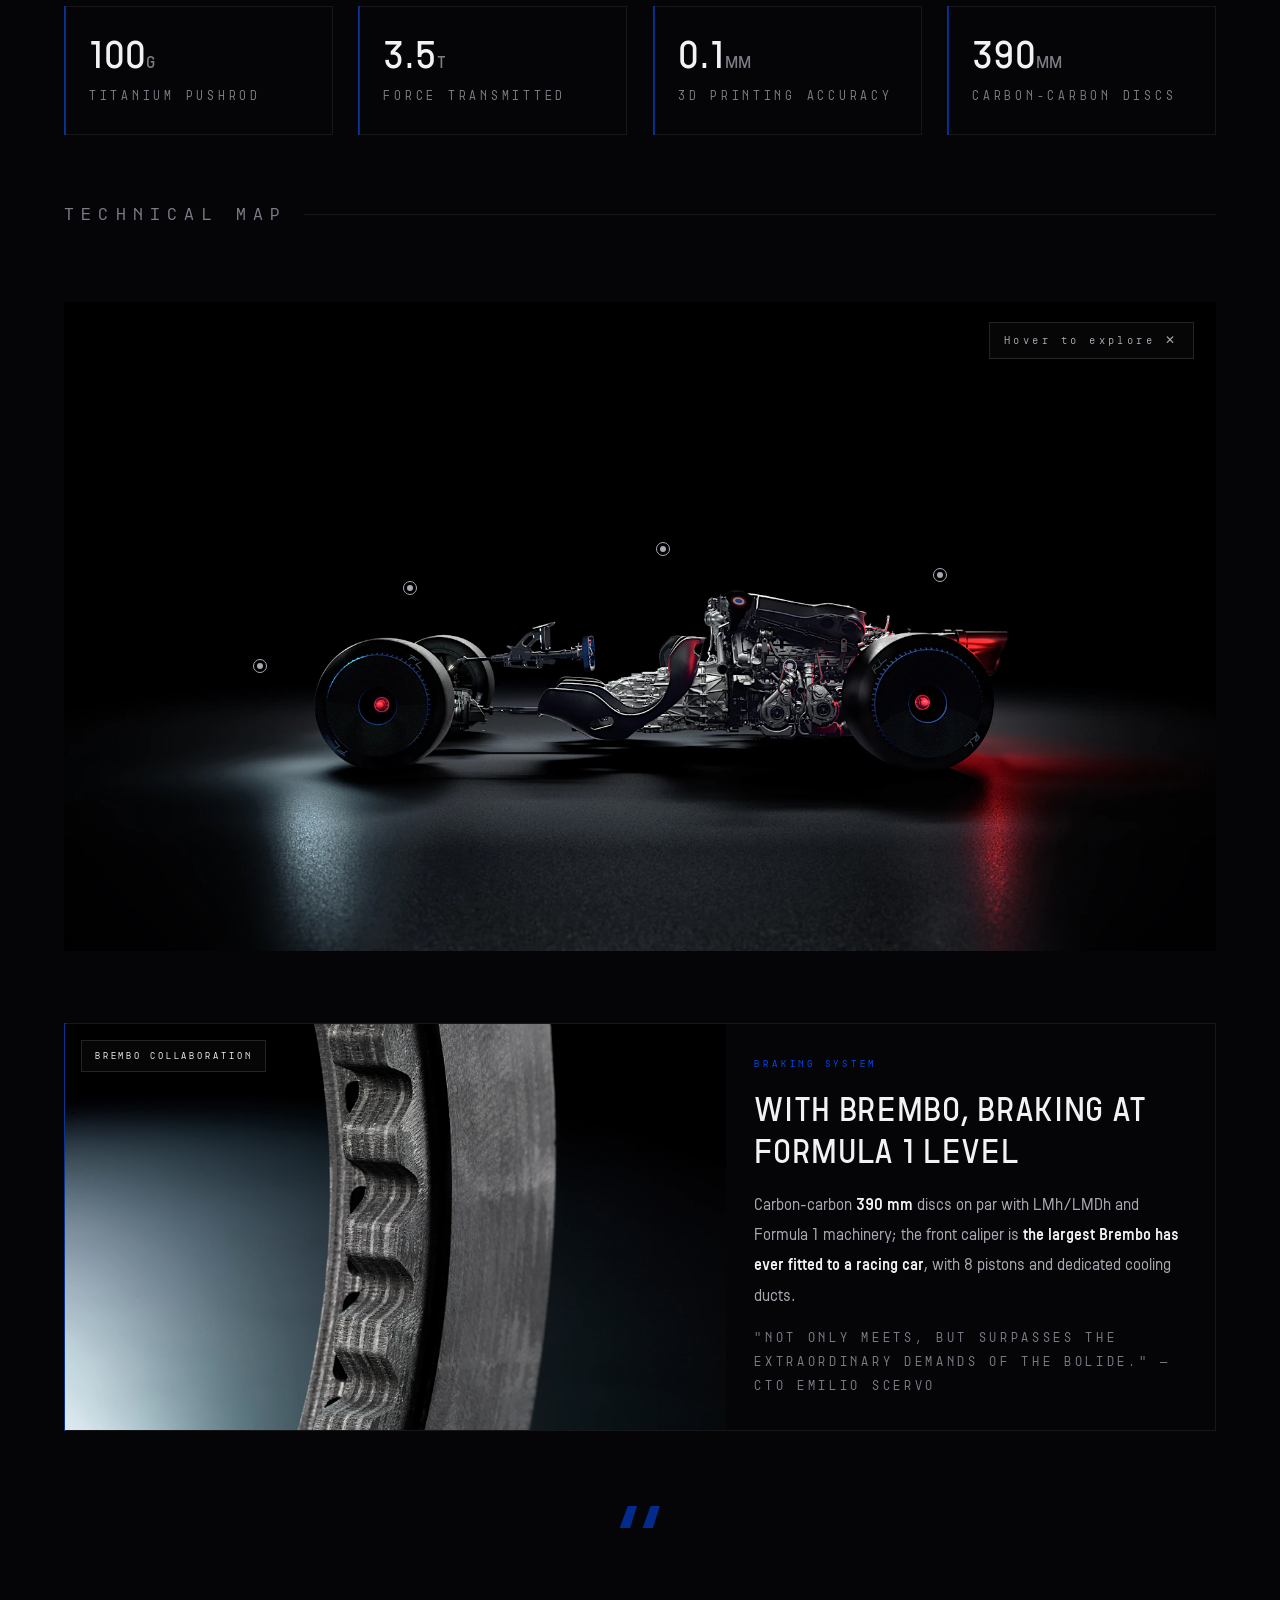
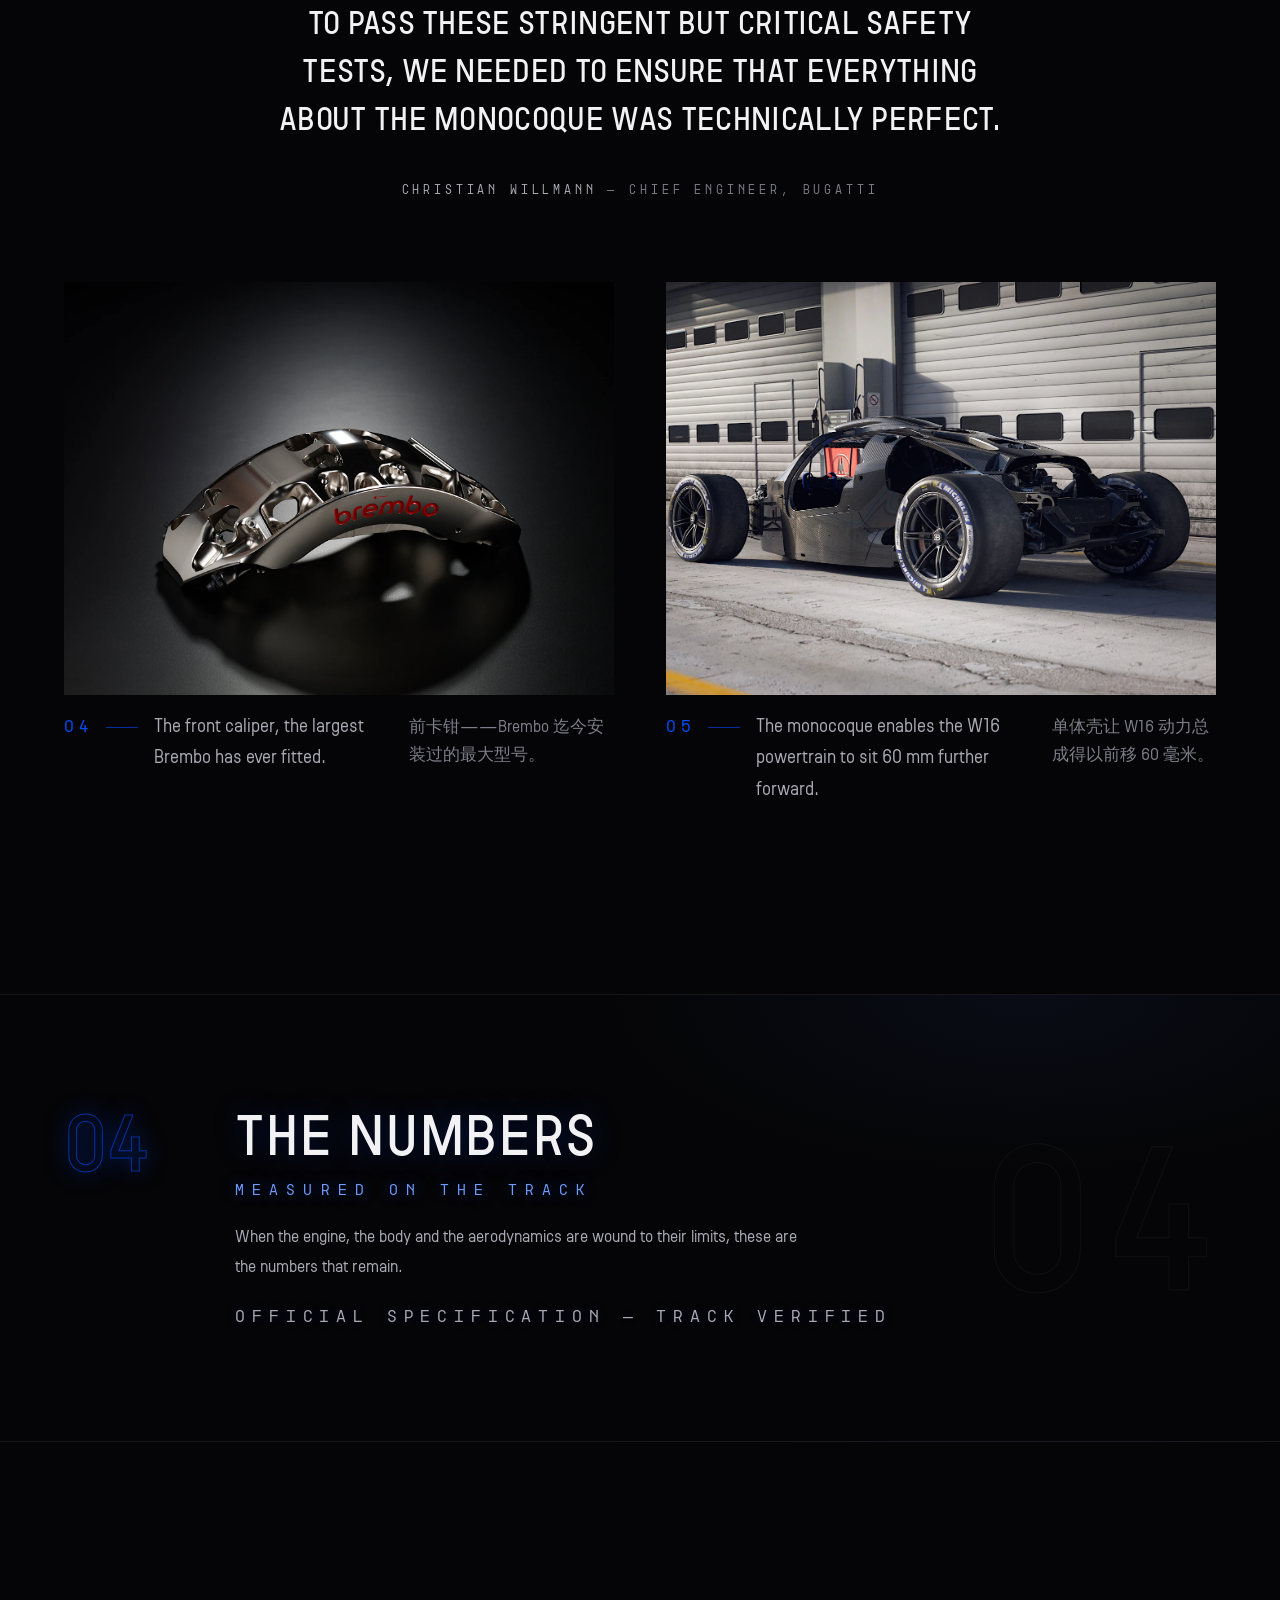
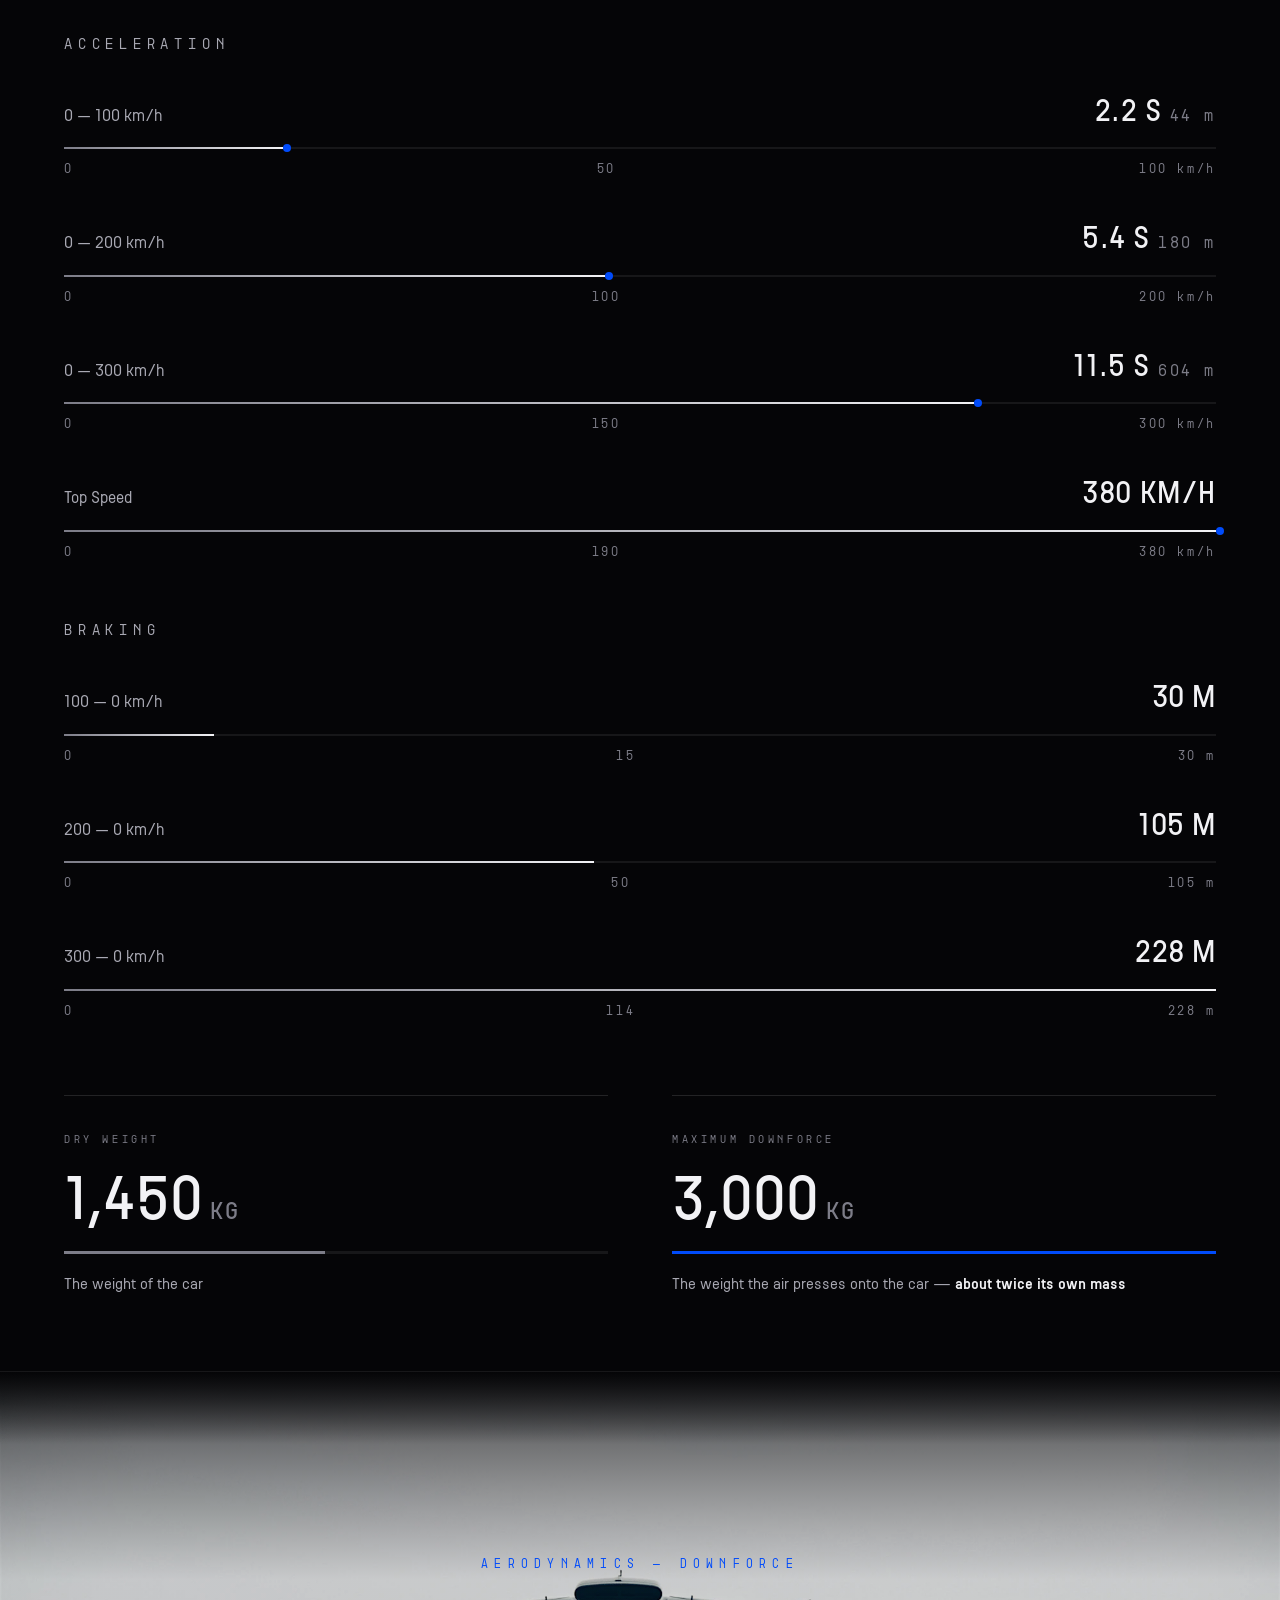
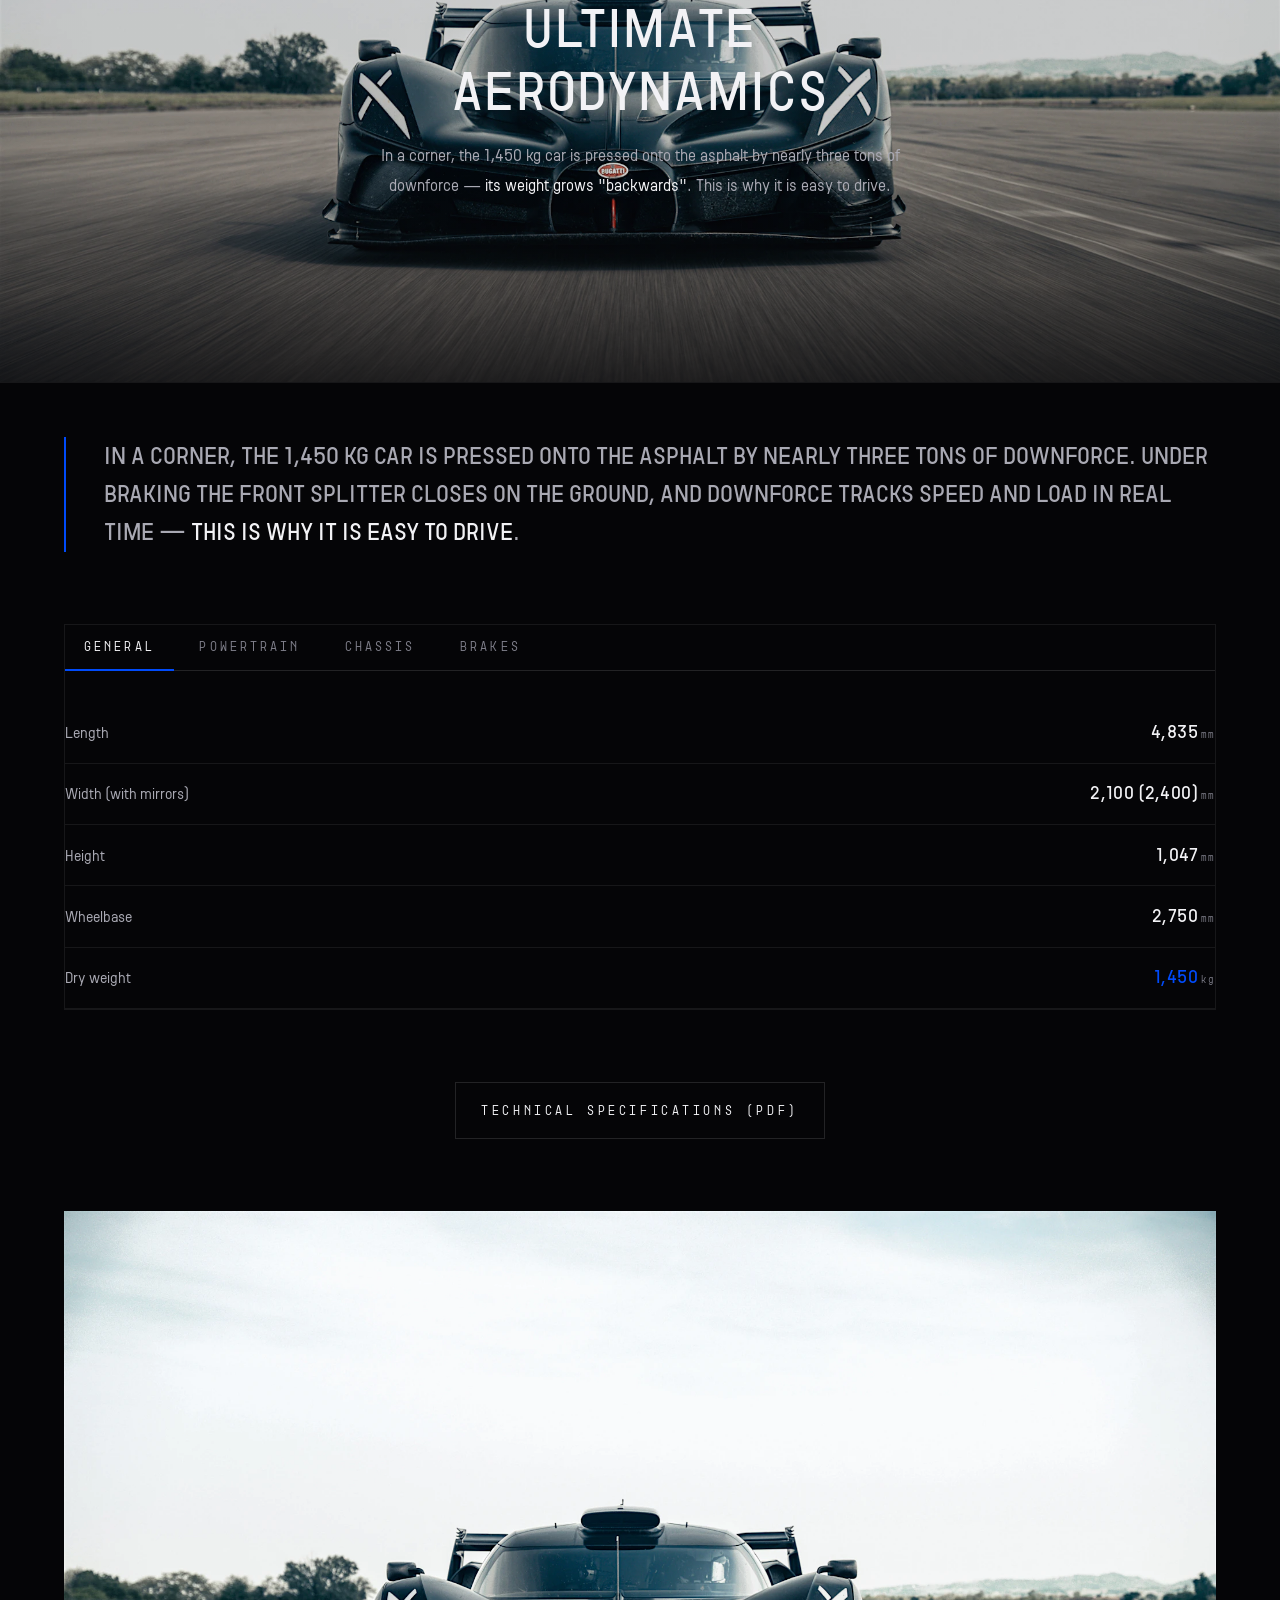
==== commit 1d47f61b: "v19：删除 40 UNITS 限量卡片区块；顶栏完全改用 tourbillon 样式（BUGATTI logo SVG + BOLIDE 副标、章节指示 navNow、语言+汉堡菜单按钮、顶部进度条" ====
--- a/en.html
+++ b/en.html
@@ -18,24 +18,27 @@
 <body>
 
 <header class="nav" id="nav">
-  <a class="nav__brand" href="#hero">BOLIDE</a>
-  <div class="nav__right">
-    <a class="nav__lang" href="index.html" onclick="localStorage.setItem('bolide-lang','zh')">中文</a>
-    <button class="nav__menu" id="menuBtn" aria-expanded="false">Index</button>
-  </div>
+  <div class="nav__inner">
+    <span class="nav__now mono" id="navNow">01 · Meteor</span>
+    <a class="nav__brand is-hidden" href="#hero">
+      <svg viewBox="0 0 2468.89 566.93" width="86" height="20" fill="currentColor" aria-label="BUGATTI"><path d="M272.56 273.34c28.81-26.48 45.95-63.86 45.95-107.47 0-89.56-65.41-154.97-155.75-154.97H0v545.13h174.44c92.67 0 160.42-66.97 160.42-159.64 0-52.18-23.36-95.79-62.3-123.04ZM87.22 95.01h72.42c42.83 0 71.65 28.81 71.65 70.87s-28.81 70.87-71.65 70.87H87.22V95.01Zm84.1 376.91h-84.1V320.84h84.1c45.17 0 76.32 30.37 76.32 75.54s-31.15 75.54-76.32 75.54ZM648.69 406.51c0 44.39-31.93 76.32-76.32 76.32s-76.32-31.93-76.32-76.32V10.9h-87.22v389.38c0 96.56 68.53 166.65 163.54 166.65s163.54-70.09 163.54-166.65V10.9h-87.22v395.61ZM993.03 0c-95.01 0-163.54 70.09-163.54 166.65v233.62c0 96.56 68.53 166.65 163.54 166.65s163.54-70.09 163.54-166.65V241.41H993.03v84.11h76.32v80.99c0 44.39-31.93 76.32-76.32 76.32s-76.32-31.93-76.32-76.32V160.42c0-44.39 31.93-76.32 76.32-76.32s76.32 31.93 76.32 76.32v14.02h87.22v-7.79C1156.57 70.09 1088.04 0 993.03 0ZM1344.1 10.9l-125.38 545.12h86.44L1330.08 447h147.96l24.92 109.02h86.44L1464.03 10.9H1344.1Zm5.45 351.99 54.51-239.08 54.51 239.08h-109.02ZM1604.2 95.01h119.93l.78 461.02h85.66l.78-461.02h119.92V10.9H1604.2v84.11zM1976.59 95.01h119.93l.78 461.02h85.66l.78-461.02h119.92V10.9h-327.07v84.11zM2381.67 10.9h87.22v545.12h-87.22z"></path></svg>
+      <span class="nav__brand-sub">BOLIDE</span>
+    </a>
+    <span class="nav__lang">
+      <a class="lang-btn mono" href="index.html">中文</a>
+      <button class="nav__menu-btn mono" id="menuBtn" aria-label="章节菜单" aria-expanded="false"><span class="nav__menu-icon"><i></i><i></i><i></i></span></button>
+    </span>
+  </div>
+  <div class="nav__progress" aria-hidden="true"><i id="navBar"></i></div>
 </header>
 
-<div class="docmenu" id="docmenu">
-  <nav class="docmenu__list" aria-label="Index">
-    <a href="#hero"><i>00</i>Cover</a>
-    <a href="#ch01"><i>01</i>The Meteorite</a>
-    <a href="#ch02"><i>02</i>Design</a>
-    <a href="#ch03"><i>03</i>Engineering</a>
-    <a href="#ch04"><i>04</i>Performance</a>
-    <a href="#ch05"><i>05</i>The Cockpit</a>
-    <a href="#ch06"><i>06</i>Track Chronicle</a>
-    <a href="#ch07"><i>07</i>Legacy</a>
-  </nav>
+<div class="menu-overlay" id="menuOverlay" hidden>
+  <nav class="menu-overlay__nav" aria-label="章节菜单"></nav>
+</div>
+
+<div class="scroll-gauge" aria-hidden="true">
+  <svg viewBox="0 0 44 44"><circle cx="22" cy="22" r="19"/><circle class="sg__bar" cx="22" cy="22" r="19"/></svg>
+  <span class="sg__num mono">00</span>
 </div>
 
 <main>
@@ -63,16 +66,7 @@
 </section>
 
 <!-- ============ LIMITED ============ -->
-<section class="limited reveal">
-  <div class="limited__media">
-    <img src="assets/doc02-40units.webp" alt="Bolide limited to 40 units" loading="lazy" width="1800" height="1200">
-  </div>
-  <div class="limited__veil"></div>
-  <div class="limited__inner">
-    <span class="limited__num"><em>40</em> UNITS</span>
-    
-  </div>
-</section>
+
 
 <!-- ============ 01 THE METEORITE ============ -->
 <div class="chapter-break reveal" id="ch01" data-watermark="01">
--- a/css/style.css
+++ b/css/style.css
@@ -67,68 +67,201 @@
 /* 段落文字宽度约束 */
 .prose { max-width: var(--w-prose); }
 
-/* ---------- 导航 ---------- */
+/* ---------- 导航（tourbillon 同款） ---------- */
 .nav {
-  position: fixed; top: 0; left: 0; right: 0; z-index: 100;
-  display: flex; align-items: center; justify-content: space-between;
-  padding: 1.6rem clamp(1.5rem, 5vw, 4rem);
-  /* 开屏隐藏：滚过 hero 后由 JS 直接切换 is-solid 出现，无淡化过渡 */
-  opacity: 0;
-  visibility: hidden;
-  pointer-events: none;
+  position: fixed; top: 0; left: 0; right: 0;
+  z-index: 100;
+  padding: 22px 24px;
+  transition: background 0.5s, padding 0.5s, backdrop-filter 0.5s;
 }
 .nav.is-solid {
-  background: rgba(11, 11, 13, .92);
+  background: rgba(5, 5, 7, 0.82);
   backdrop-filter: blur(14px);
   -webkit-backdrop-filter: blur(14px);
-  padding-top: 1rem; padding-bottom: 1rem;
-  border-bottom: 1px solid var(--line-soft);
-  opacity: 1;
-  visibility: visible;
-  pointer-events: auto;
-}
-.nav__brand {
-  font-family: var(--font-display);
-  font-size: 1.35rem;
-  letter-spacing: .34em;
+  padding: 14px 24px;
+  border-bottom: 1px solid var(--line);
+}
+.nav__inner { display: flex; align-items: center; justify-content: space-between; }
+.nav__brand { display: flex; align-items: baseline; gap: 12px; color: #fff; }
+.nav__brand svg { height: 18px; width: auto; }
+.nav__brand-sub {
+  font-family: var(--font-display);
+  font-size: 15px;
+  letter-spacing: 0.34em;
+  color: var(--ink-dim);
+}
+.nav__now {
+  display: inline-flex;
+  align-items: center;
+  gap: 10px;
+  font-size: 13px;
+  letter-spacing: 0.22em;
+  color: var(--ink-dim);
+  padding: 8px 14px;
+  border: 1px solid var(--line);
+  background: rgba(10, 11, 15, 0.6);
+  border-radius: 0;
+  transition: color 0.3s, border-color 0.3s;
+}
+.nav__now::before {
+  content: '';
+  width: 6px;
+  height: 6px;
+  border-radius: 50%;
+  background: var(--accent);
+  box-shadow: 0 0 8px rgba(0, 75, 250, 0.8);
+}
+.nav__now b { color: var(--ink); font-weight: 400; }
+.nav__lang {
+  justify-self: end;
+  display: inline-flex;
+  align-items: center;
+  gap: 10px;
+  transition: opacity 0.6s var(--ease);
+}
+.nav__lang.is-hidden { opacity: 0; pointer-events: none; }
+.lang-btn {
+  padding: 8px 6px;
+  border: none;
+  background: none;
+  font-size: 13px;
+  letter-spacing: 0.2em;
+  color: var(--ink-dim);
+  position: relative;
+  transition: color 0.3s;
+  cursor: pointer;
+}
+.lang-btn::after {
+  content: '';
+  position: absolute;
+  left: 6px; right: 6px; bottom: 4px;
+  height: 1px;
+  background: var(--accent);
+  transform: scaleX(0);
+  transition: transform 0.3s var(--ease);
+}
+.lang-btn:hover { color: var(--ink); }
+.lang-btn:hover::after { transform: scaleX(1); }
+.nav__menu-btn {
+  display: inline-flex;
+  align-items: center;
+  gap: 10px;
+  font-size: 13px;
+  letter-spacing: 0.24em;
   color: var(--ink);
-  text-transform: uppercase;
-}
-.nav__right { display: flex; align-items: center; gap: 2.2rem; }
-.nav__lang {
-  font-family: var(--font-mono); font-size: .8rem; letter-spacing: .22em;
-  color: var(--ink-dim); transition: color .3s;
-}
-.nav__lang:hover { color: var(--ink); }
-.nav__menu {
-  background: none; border: 0; cursor: pointer;
-  font-family: var(--font-mono); font-size: .8rem; letter-spacing: .22em;
-  color: var(--ink-dim); text-transform: uppercase; transition: color .3s;
-}
-.nav__menu:hover { color: var(--ink); }
-
-/* ---------- 全屏目录 ---------- */
-.docmenu {
-  position: fixed; inset: 0; z-index: 90;
-  background: rgba(11, 11, 13, .98);
-  display: none; align-items: center; justify-content: center;
-}
-.docmenu.is-open { display: flex; }
-.docmenu__list { list-style: none; text-align: center; }
-.docmenu__list a {
+  padding: 8px 14px;
+  border: 1px solid var(--line);
+  background: rgba(10, 11, 15, 0.6);
+  border-radius: 0;
+  cursor: pointer;
+  transition: border-color 0.3s;
+  font-family: var(--font-mono);
+}
+.nav__menu-btn:hover { border-color: var(--accent); }
+.nav__menu-btn.is-hidden { opacity: 0; pointer-events: none; }
+.nav__menu-icon { position: relative; width: 16px; height: 10px; }
+.nav__menu-icon i {
+  position: absolute;
+  left: 0;
+  width: 16px;
+  height: 1px;
+  background: currentColor;
+  transition: transform 0.35s var(--ease);
+}
+.nav__menu-icon i:first-child { top: 0; }
+.nav__menu-icon i:last-child { bottom: 0; }
+.nav__menu-btn[aria-expanded="true"] i:first-child { transform: translateY(4.5px) rotate(45deg); }
+.nav__menu-btn[aria-expanded="true"] i:nth-child(2) { opacity: 0; }
+.nav__menu-btn[aria-expanded="true"] i:last-child { transform: translateY(-4.5px) rotate(-45deg); }
+.nav__progress {
+  position: absolute;
+  left: 0; right: 0; bottom: 0;
+  height: 2px;
+  background: transparent;
+}
+.nav__progress i {
   display: block;
-  font-family: var(--font-display);
-  font-size: clamp(1.6rem, 4.4vw, 2.6rem);
-  letter-spacing: .1em;
+  height: 100%;
+  width: 0;
+  background: linear-gradient(90deg, var(--accent), #3f7bff);
+  box-shadow: 0 0 10px rgba(0, 75, 250, 0.6);
+  transition: width 0.2s linear;
+}
+.is-hidden { opacity: 0; pointer-events: none; }
+
+/* ---------- 章节菜单浮层（tourbillon 同款） ---------- */
+.menu-overlay {
+  position: fixed;
+  inset: 0;
+  z-index: 89;
+  background: rgba(5, 5, 7, 0.97);
+  backdrop-filter: blur(10px);
+  -webkit-backdrop-filter: blur(10px);
+  display: grid;
+  place-items: center;
+  opacity: 0;
+  transition: opacity 0.4s var(--ease);
+}
+.menu-overlay.is-open { opacity: 1; }
+.menu-overlay__nav {
+  display: grid;
+  grid-template-columns: repeat(2, minmax(140px, 220px));
+  gap: 6px 40px;
+  padding: 24px;
+}
+.menu-overlay__nav a {
+  display: flex;
+  gap: 12px;
+  padding: 14px 10px;
+  font-family: var(--font-display);
+  font-size: 22px;
+  letter-spacing: 0.1em;
+  color: var(--ink);
+  border-bottom: 1px solid var(--line);
+  transition: color 0.3s, border-color 0.3s, padding-left 0.3s;
+}
+.menu-overlay__nav a:hover { color: #6f9dff; border-color: var(--accent); padding-left: 16px; }
+.menu-overlay__nav a .idx { font-family: var(--font-mono); font-size: 12px; color: var(--ink-faint); align-self: center; }
+
+/* ---------- 滚动进度表盘（tourbillon 同款） ---------- */
+.scroll-gauge {
+  position: fixed;
+  right: 26px;
+  bottom: 26px;
+  width: 44px; height: 44px;
+  z-index: 90;
+  opacity: 0;
+  transition: opacity 0.5s;
+}
+.scroll-gauge.is-on { opacity: 1; }
+.scroll-gauge svg { width: 100%; height: 100%; transform: rotate(-90deg); }
+.scroll-gauge circle { fill: none; stroke-width: 2; }
+.scroll-gauge .sg__bar {
+  stroke: var(--accent);
+  stroke-linecap: round;
+  stroke-dasharray: 119.4;
+  stroke-dashoffset: 119.4;
+}
+.sg__num {
+  position: absolute;
+  inset: 0;
+  display: grid;
+  place-items: center;
+  font-size: 10px;
   color: var(--ink-dim);
-  padding: .55rem 0;
-  transition: color .3s;
-}
-.docmenu__list a:hover { color: var(--ink); }
-.docmenu__list a i {
-  font-family: var(--font-mono); font-style: normal;
-  font-size: .5em; color: var(--ink-faint);
-  margin-right: 1.2rem; vertical-align: .3em;
+}
+
+/* 移动端 nav */
+@media (max-width: 720px) {
+  .nav__now { display: none; }
+  .nav { padding: 14px 16px; }
+  .nav.is-solid { padding: 10px 16px; }
+  .nav__brand svg { height: 15px; }
+  .nav__brand-sub { font-size: 13px; }
+  .nav__menu-btn { padding: 7px 10px; }
+  .scroll-gauge { right: 16px; bottom: 16px; width: 38px; height: 38px; }
+  .menu-overlay__nav { grid-template-columns: 1fr; gap: 2px; }
+  .menu-overlay__nav a { font-size: 19px; }
 }
 
 /* ---------- HERO ---------- */
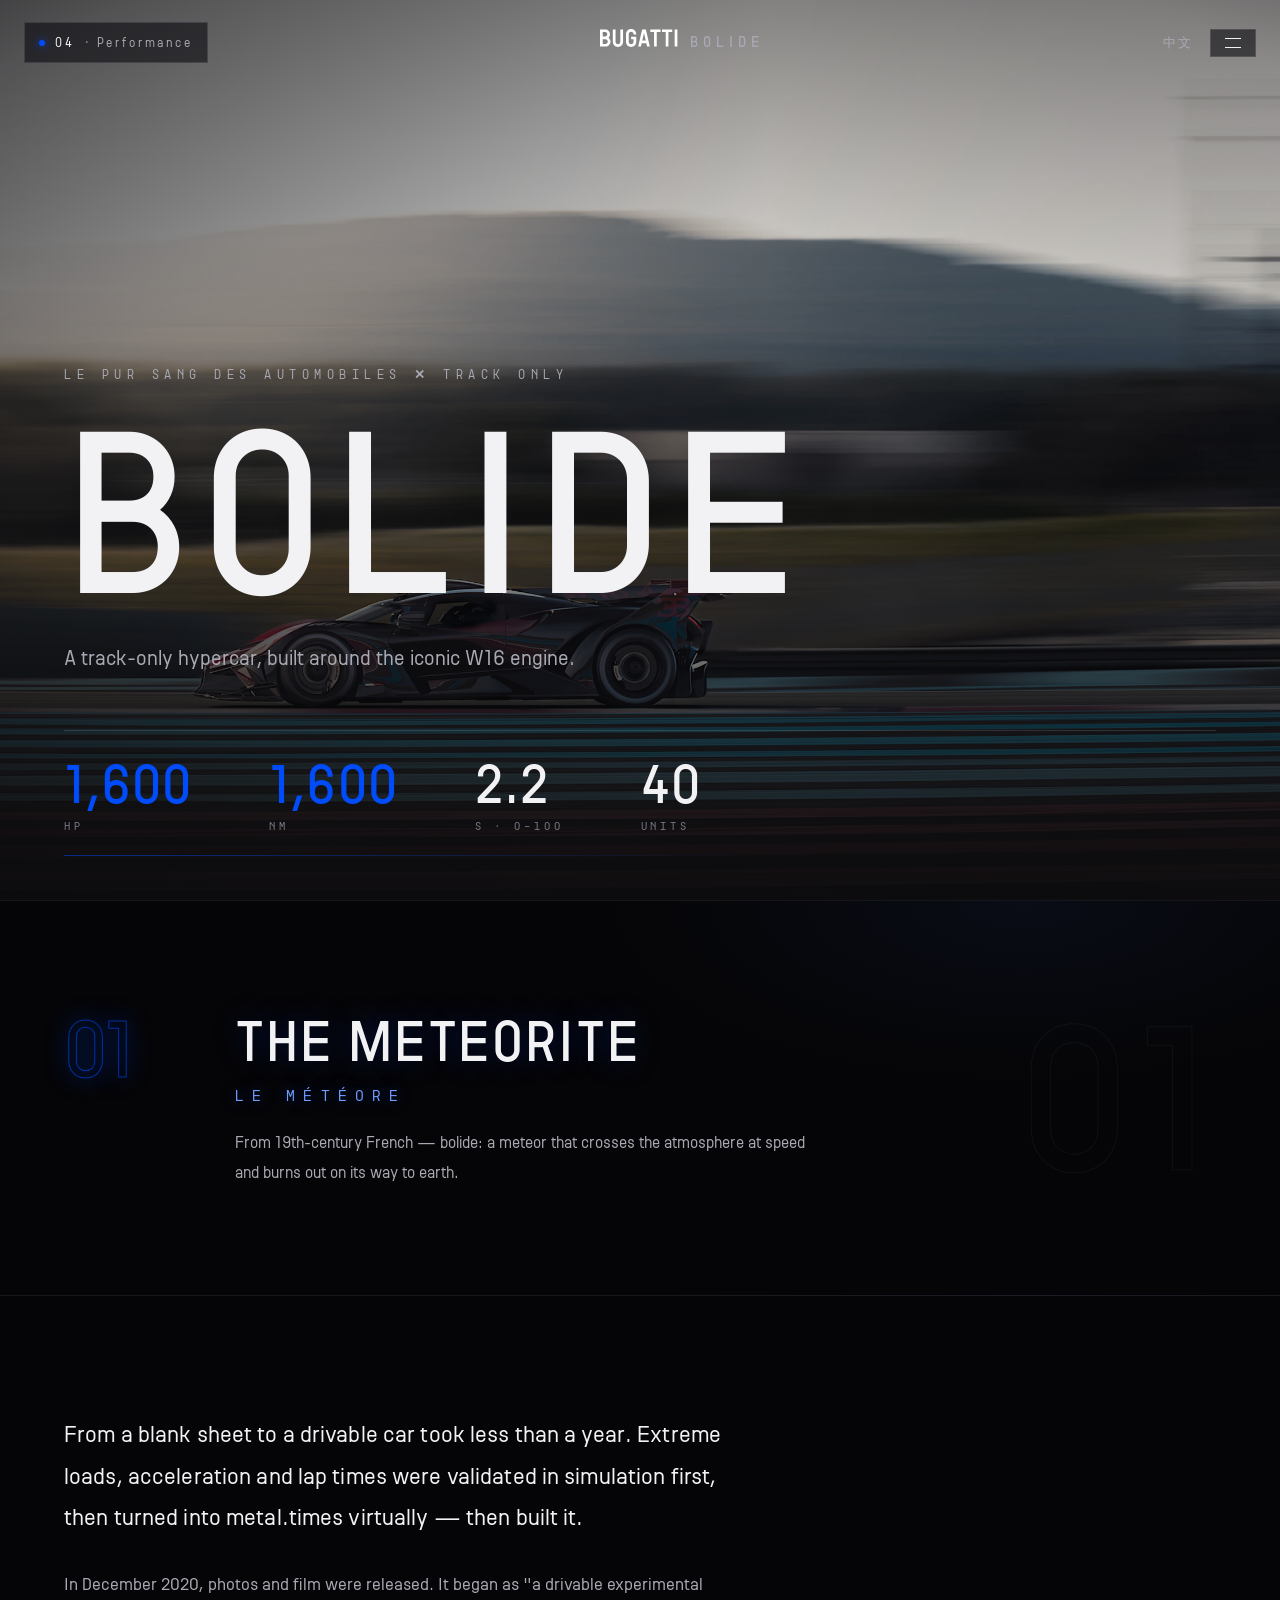
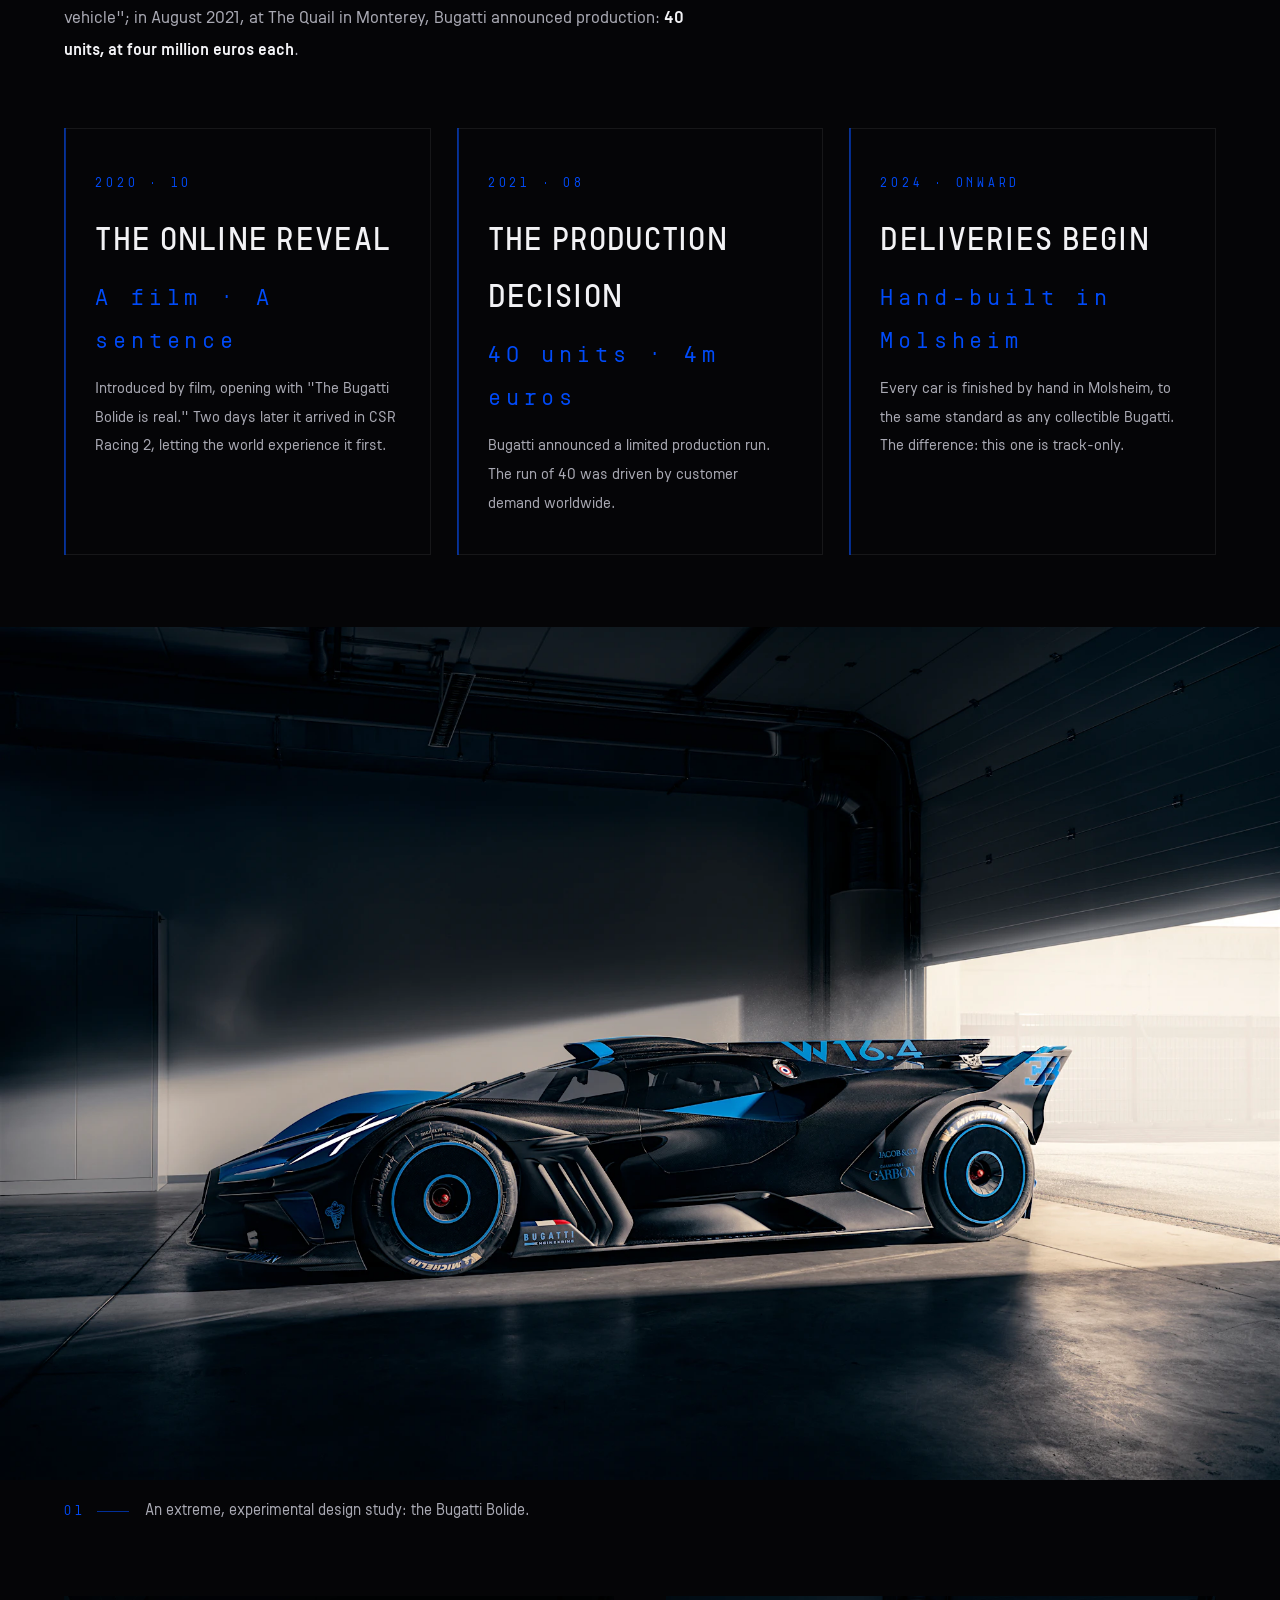
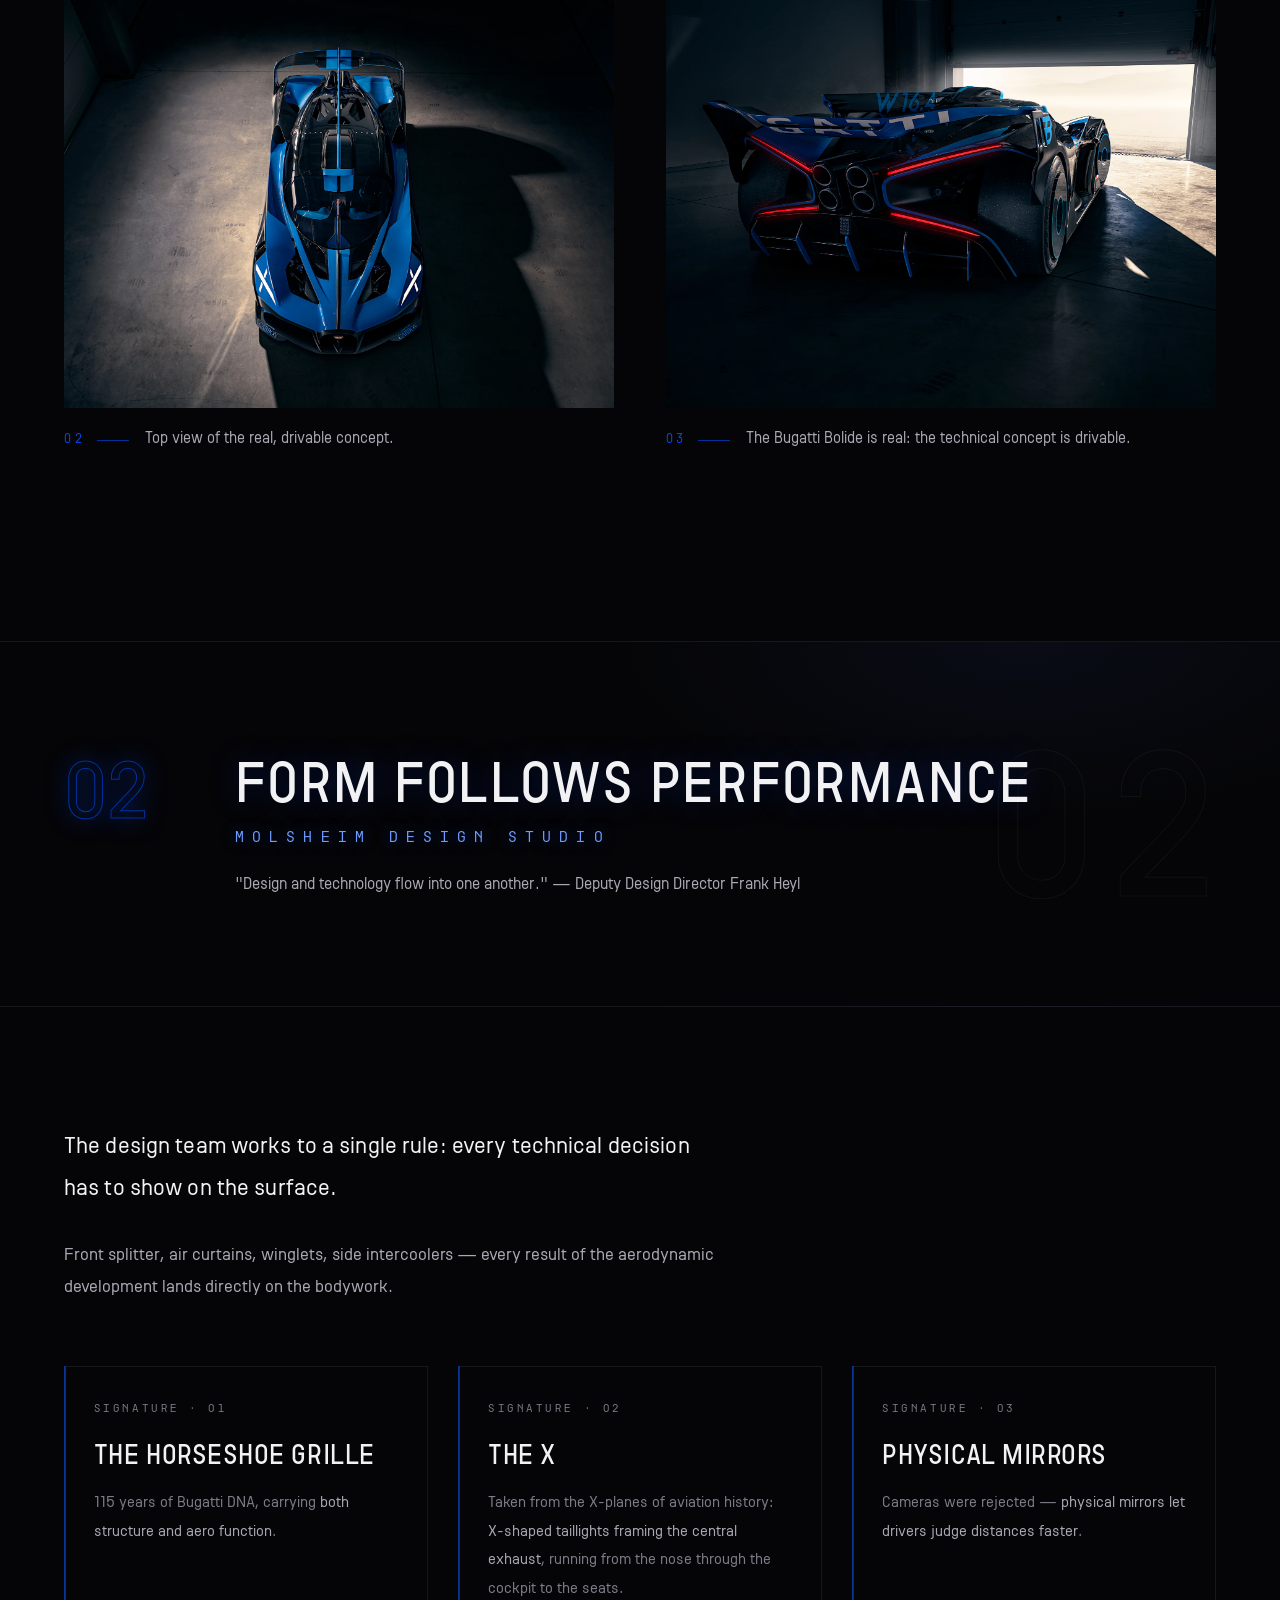
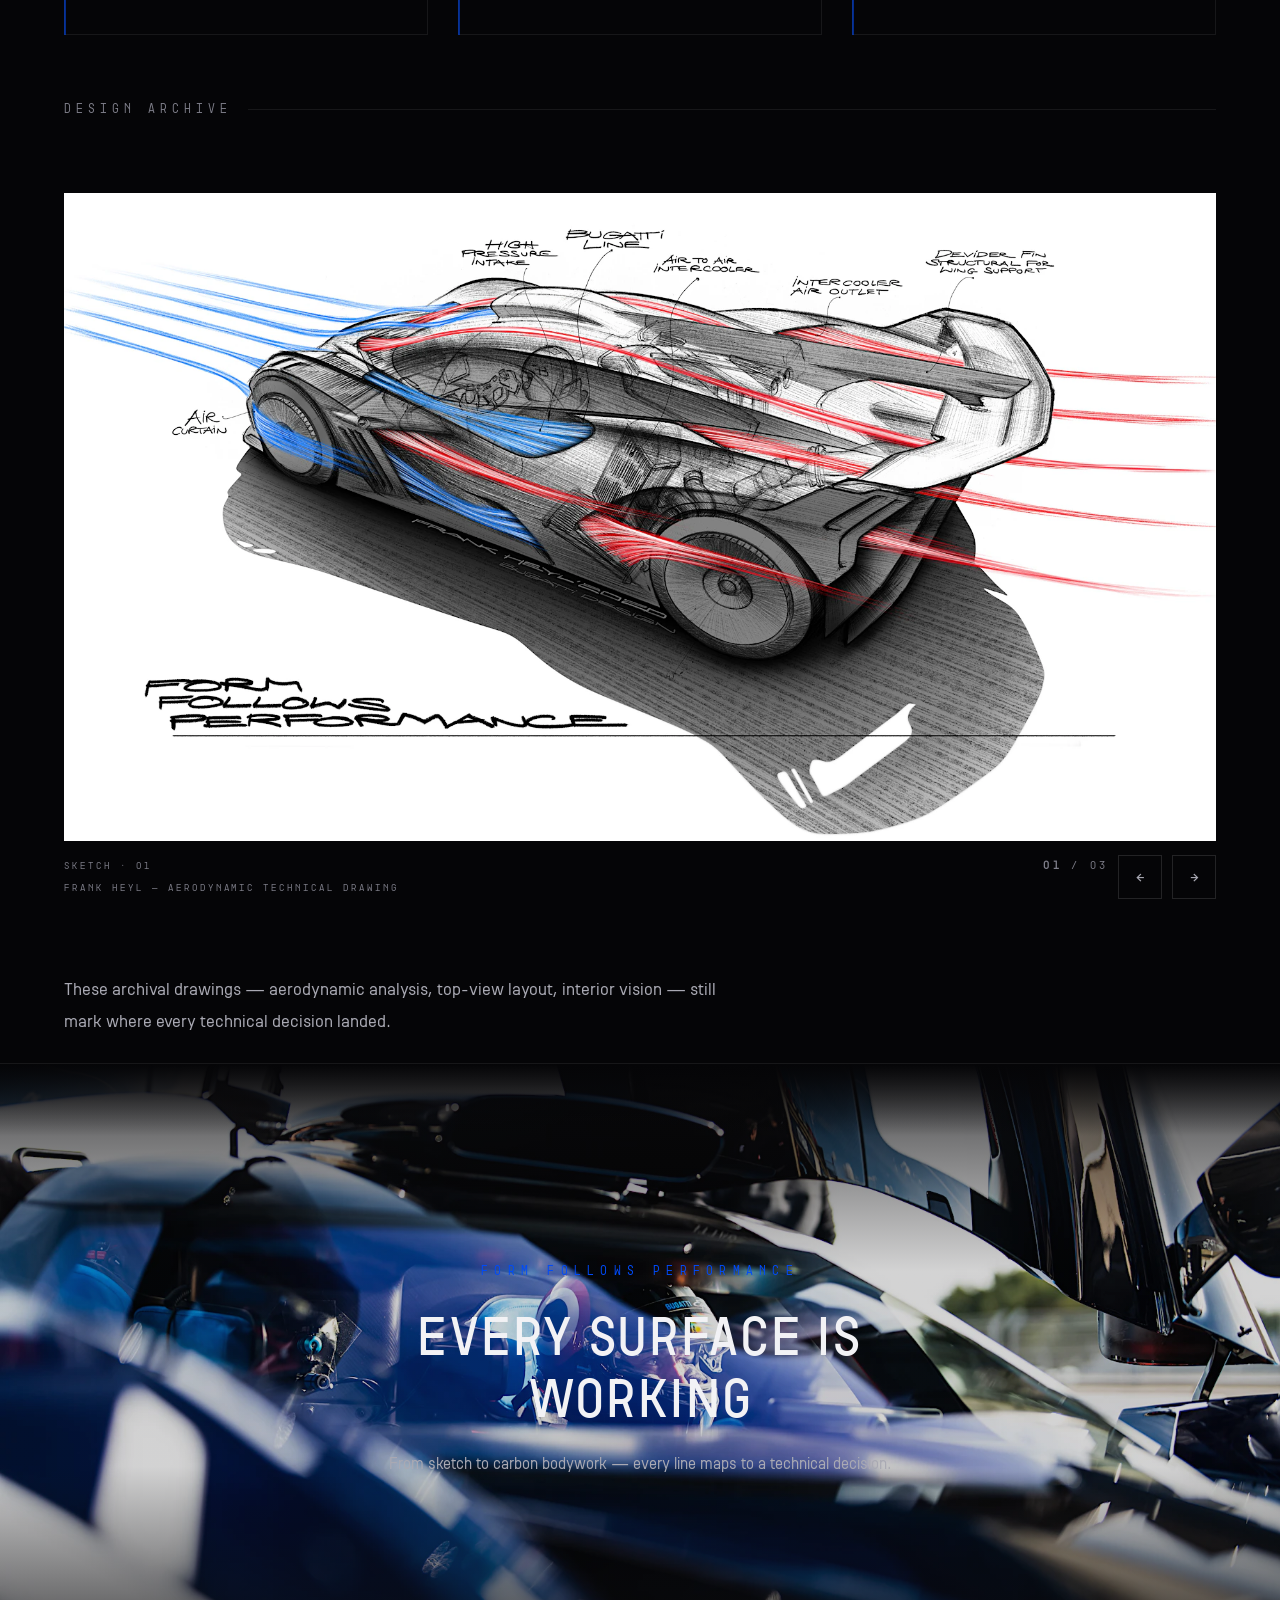
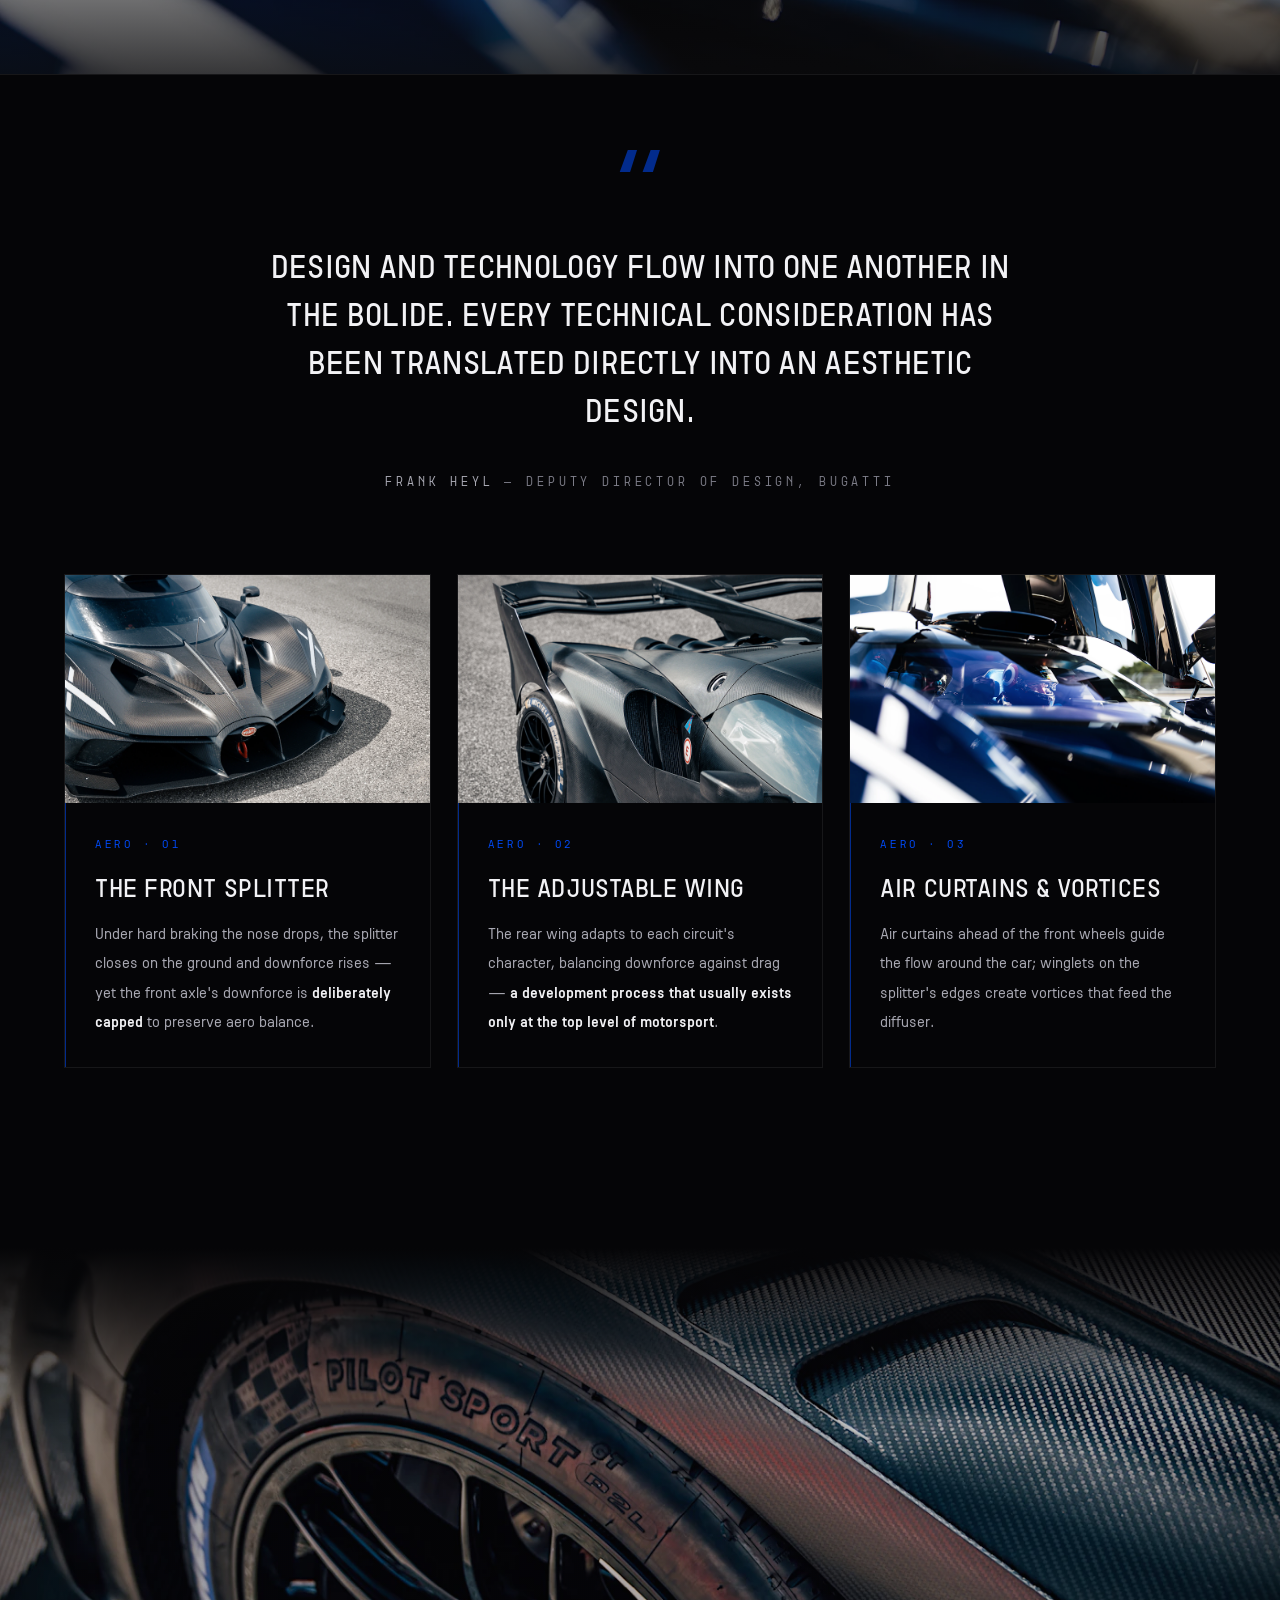
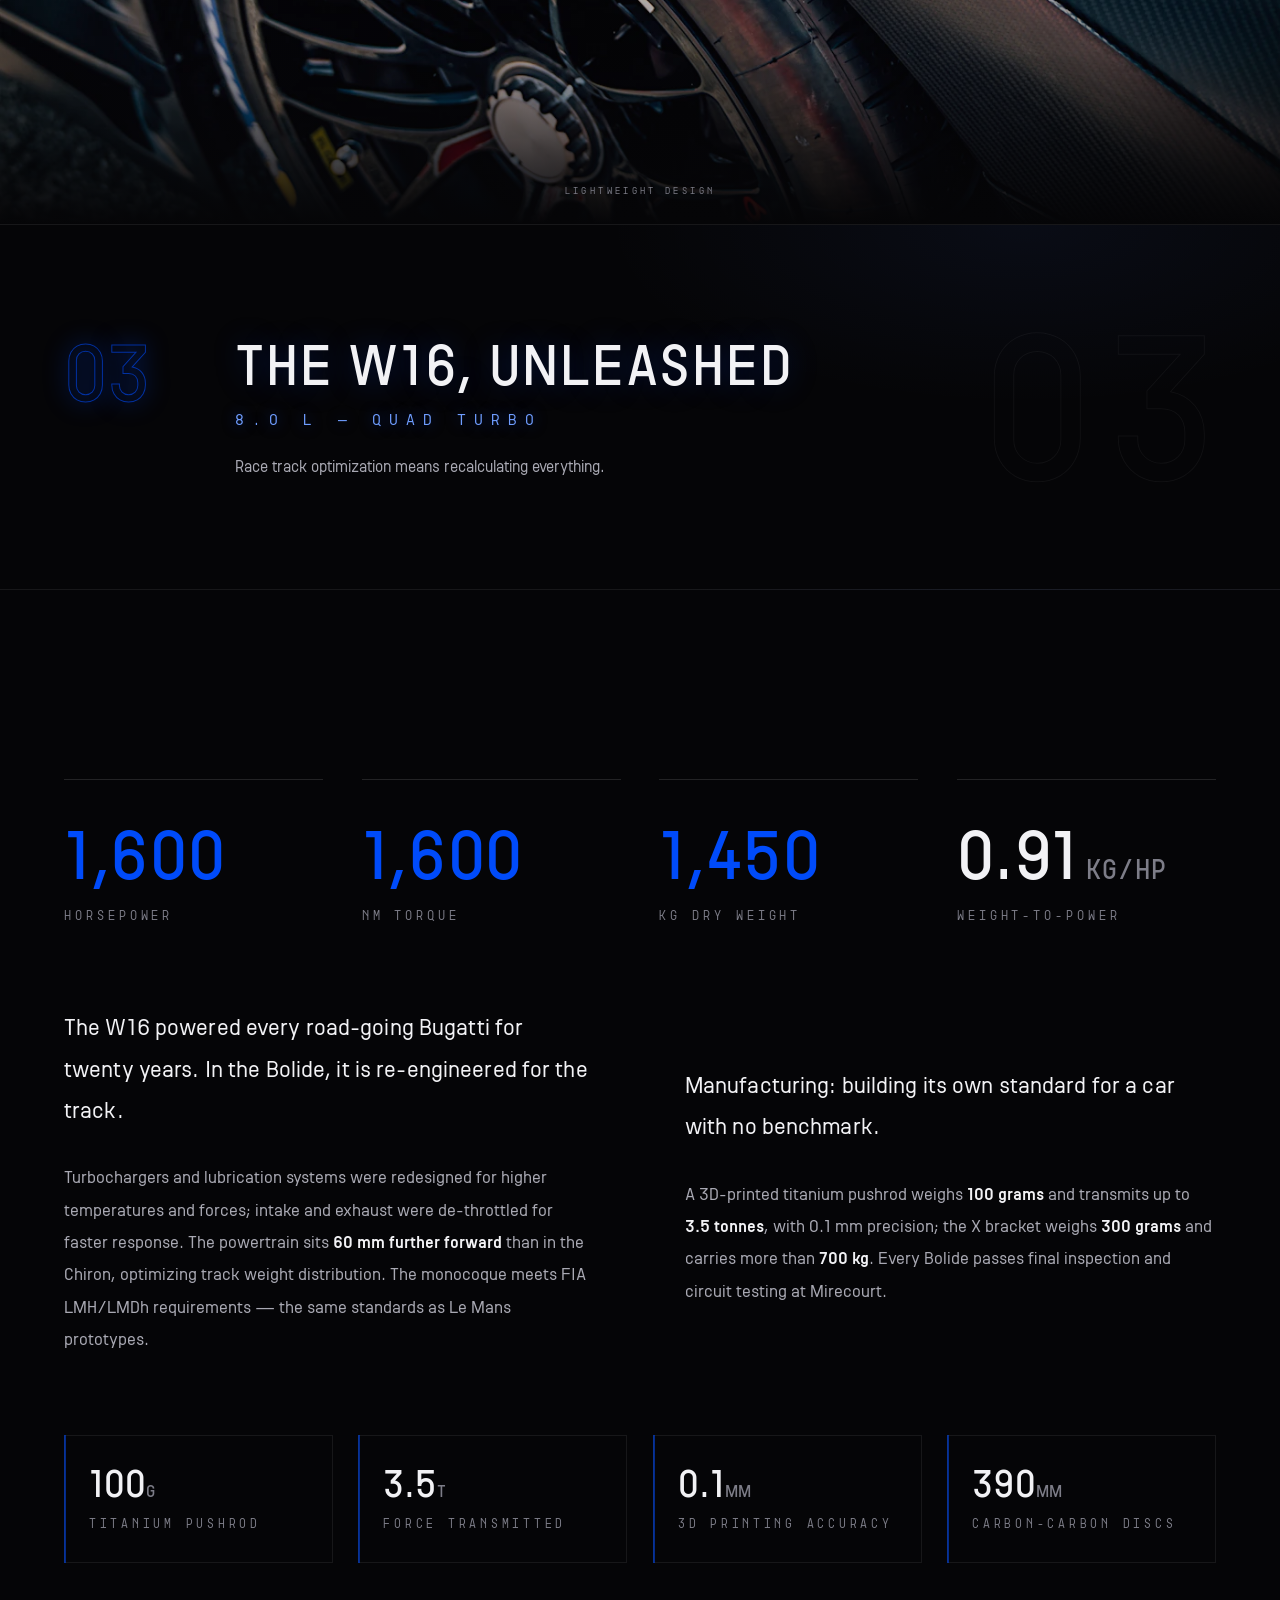
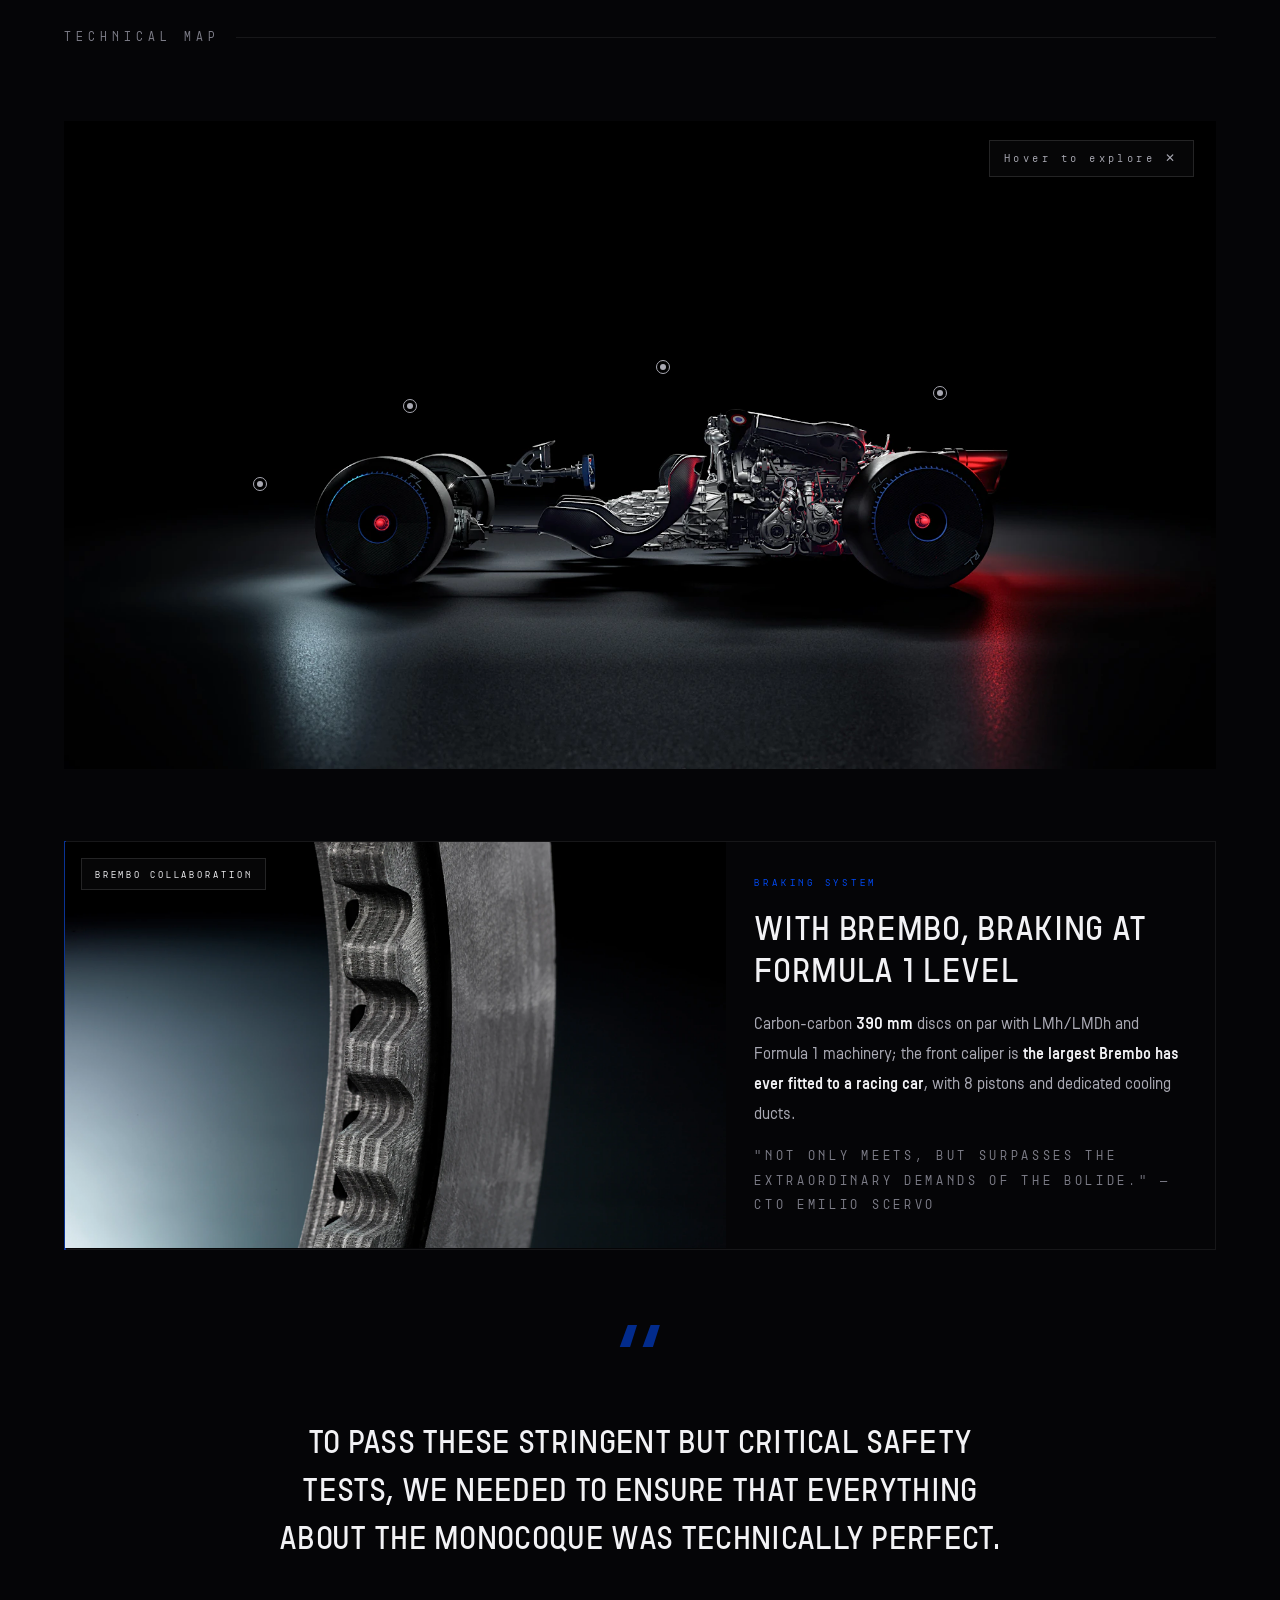
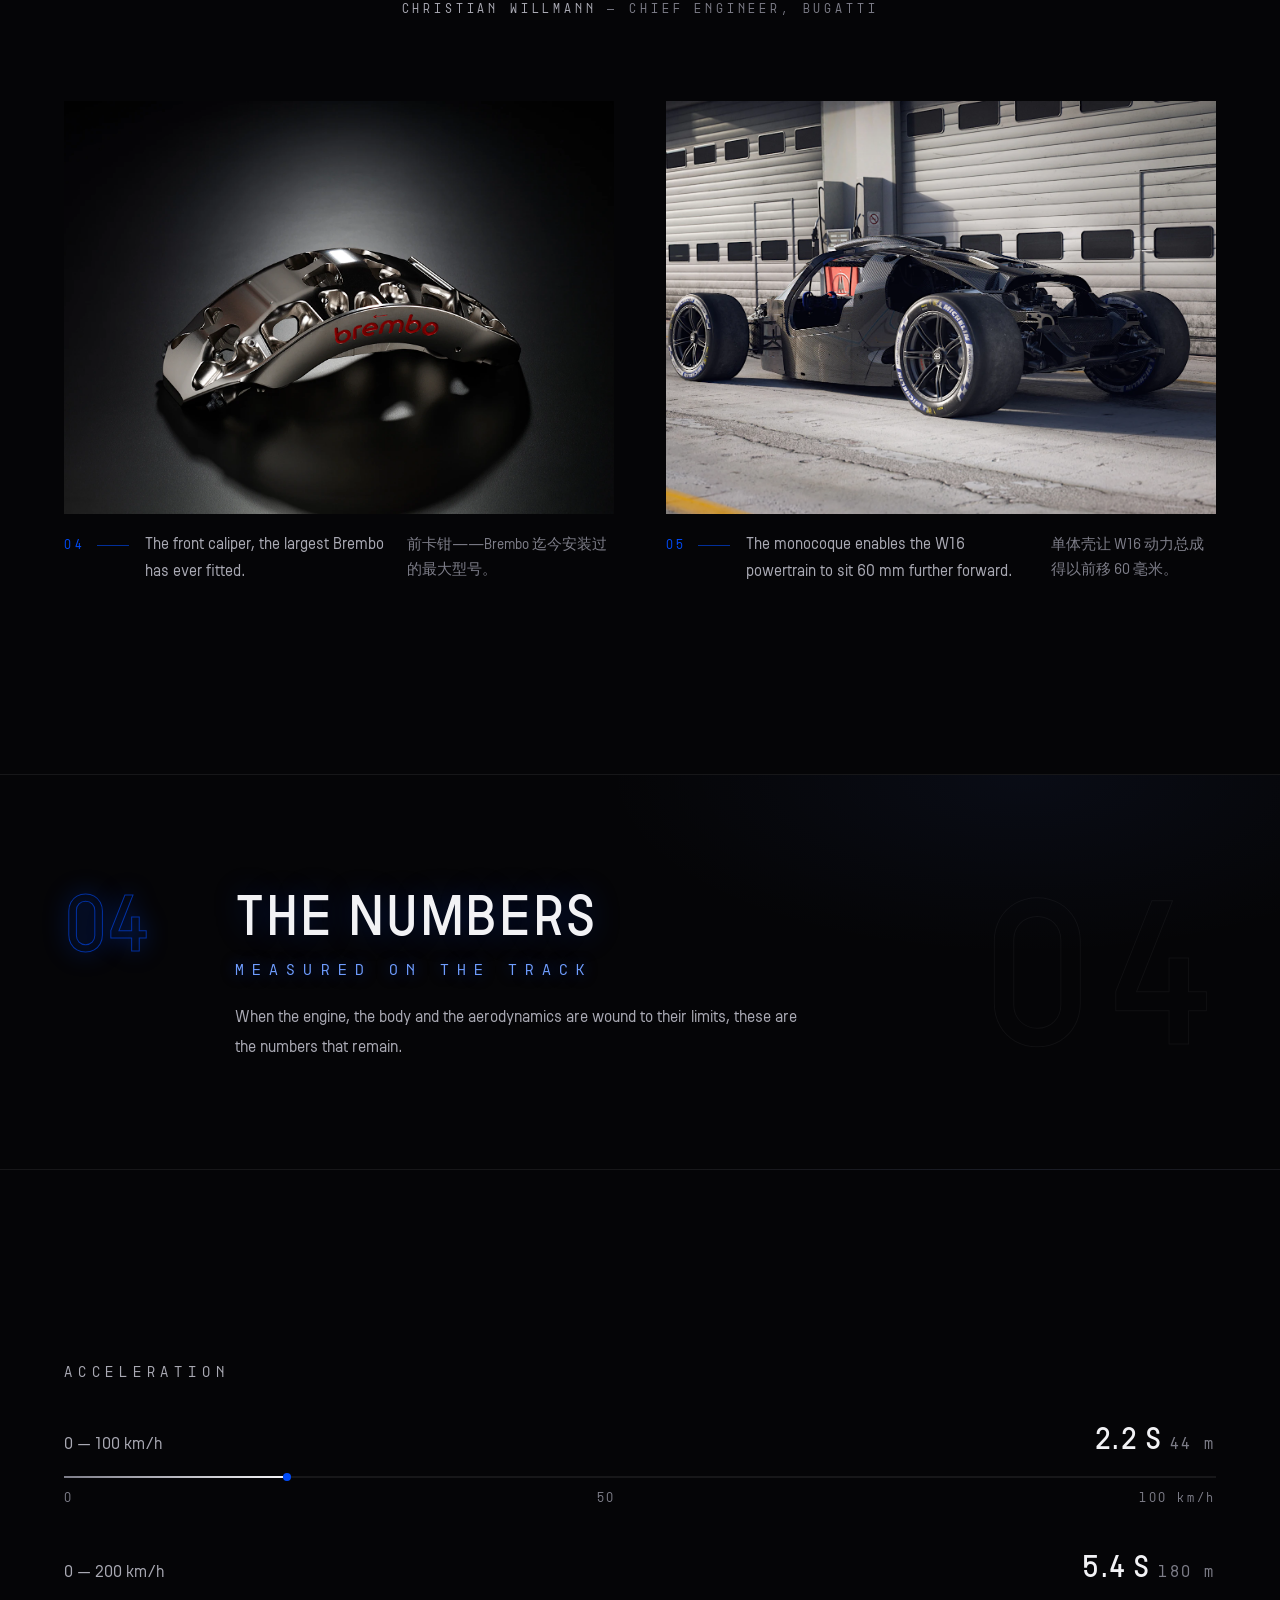
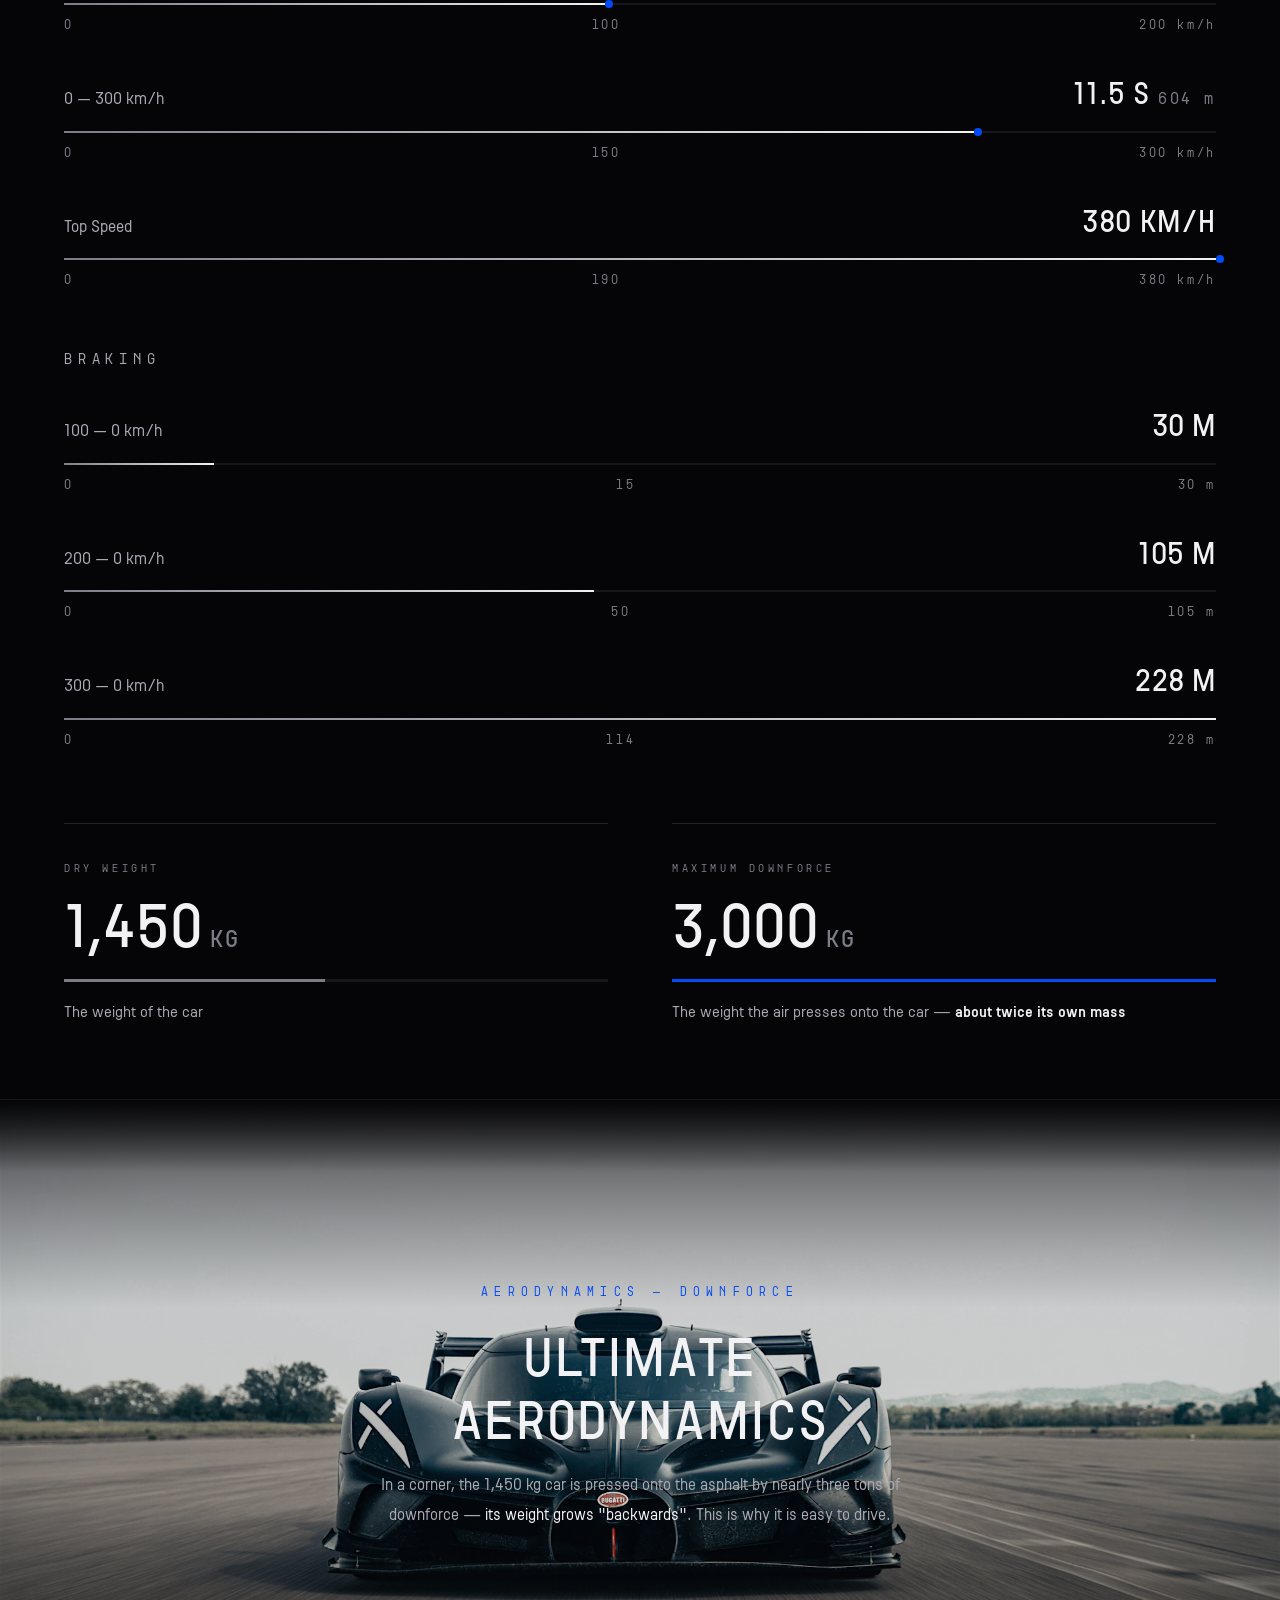
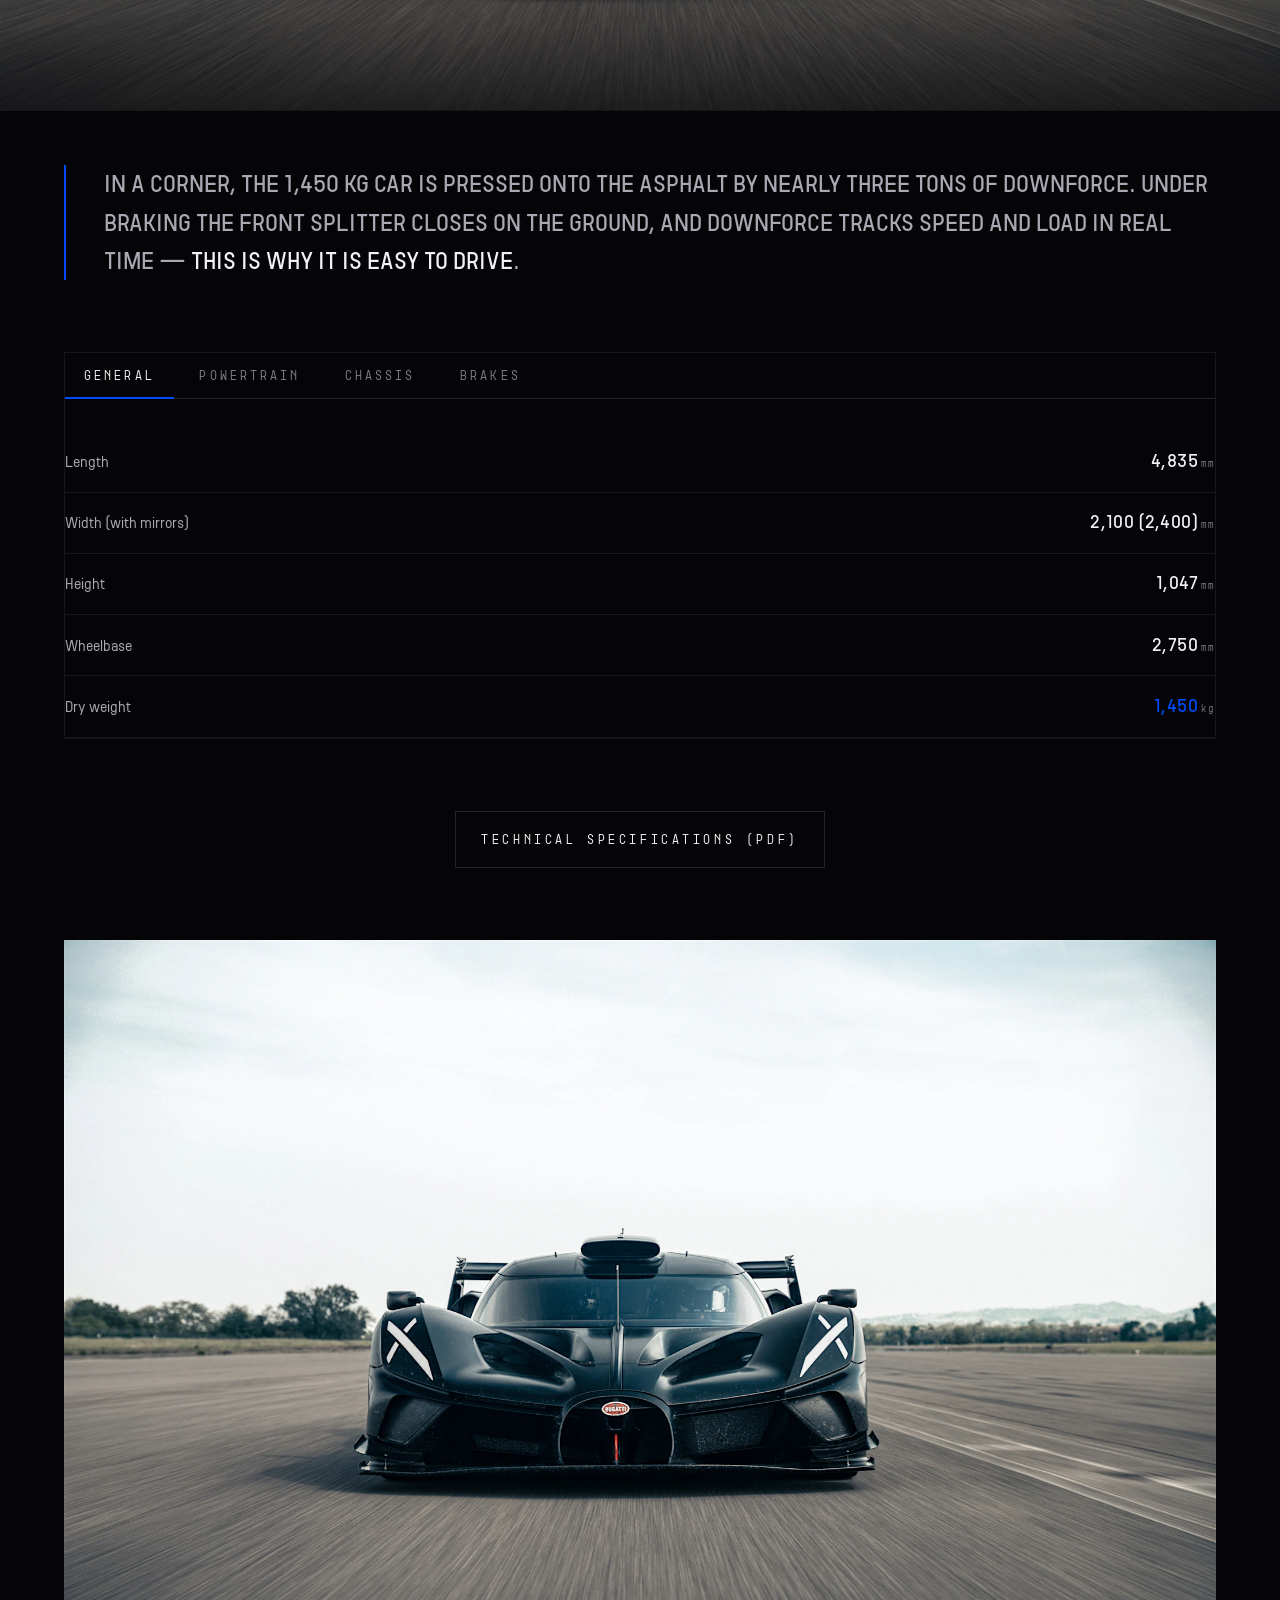
==== commit 43577a4c: "v21：排版恢复 v19 版本（撤销 v20 chapter-break 重写/互动增强/多屏适配）；保留并修复：menuOverlay display:none（修复 hotspot 悬停被全屏拦截" ====
--- a/en.html
+++ b/en.html
@@ -74,9 +74,7 @@
     <span class="chapter-break__no">01</span>
     <div>
       <h2>The Meteorite<span class="latin">Le Météore</span></h2>
-      <p>From 19th-century French — bolide: a meteor that crosses the atmosphere at speed and burns out on its way to earth.</p>
-      <span class="chapter-break__meta">From Concept to Production — 2020 → 2024</span>
-    </div>
+      <p>From 19th-century French — bolide: a meteor that crosses the atmosphere at speed and burns out on its way to earth.</p></div>
   </div>
 </div>
 
@@ -149,9 +147,7 @@
     <span class="chapter-break__no">02</span>
     <div>
       <h2>Form Follows Performance<span class="latin">Molsheim Design Studio</span></h2>
-      <p>"Design and technology flow into one another." — Deputy Design Director Frank Heyl</p>
-      <span class="chapter-break__meta">Molsheim Design Studio</span>
-    </div>
+      <p>"Design and technology flow into one another." — Deputy Design Director Frank Heyl</p></div>
   </div>
 </div>
 
@@ -266,9 +262,7 @@
     <span class="chapter-break__no">03</span>
     <div>
       <h2>The W16, Unleashed<span class="latin">8.0 L — Quad Turbo</span></h2>
-      <p>Race track optimization means recalculating everything.</p>
-      <span class="chapter-break__meta">FIA LMH/LMDh — Le Mans Prototype Standards</span>
-    </div>
+      <p>Race track optimization means recalculating everything.</p></div>
   </div>
 </div>
 
@@ -376,9 +370,7 @@
     <span class="chapter-break__no">04</span>
     <div>
       <h2>The Numbers<span class="latin">Measured on the Track</span></h2>
-      <p>When the engine, the body and the aerodynamics are wound to their limits, these are the numbers that remain.</p>
-      <span class="chapter-break__meta">Official Specification — Track Verified</span>
-    </div>
+      <p>When the engine, the body and the aerodynamics are wound to their limits, these are the numbers that remain.</p></div>
   </div>
 </div>
 
@@ -532,9 +524,7 @@
     <span class="chapter-break__no">05</span>
     <div>
       <h2>The Purity of Track Driving<span class="latin">The Cockpit</span></h2>
-      <p>The cockpit draws its inspiration from LMP1 prototypes — everything unrelated to driving was asked to leave.</p>
-      <span class="chapter-break__meta">Monocoque — LMP1 Inspired</span>
-    </div>
+      <p>The cockpit draws its inspiration from LMP1 prototypes — everything unrelated to driving was asked to leave.</p></div>
   </div>
 </div>
 
@@ -621,9 +611,7 @@
     <span class="chapter-break__no">06</span>
     <div>
       <h2>A Life Written on Track<span class="latin">Track Chronicle</span></h2>
-      <p>From the Le Mans centenary to its owners' first full throttle — the trail is all on asphalt.</p>
-      <span class="chapter-break__meta">Circuits of the World — 2023 → 2026</span>
-    </div>
+      <p>From the Le Mans centenary to its owners' first full throttle — the trail is all on asphalt.</p></div>
   </div>
 </div>
 
@@ -762,9 +750,7 @@
     <span class="chapter-break__no">07</span>
     <div>
       <h2>A Vision Becomes Legacy<span class="latin">40 Units — Molsheim Atelier</span></h2>
-      <p>In November 2025, the final Bolide was completed at the Molsheim Atelier.</p>
-      <span class="chapter-break__meta">Molsheim — 2020 → 2026</span>
-    </div>
+      <p>In November 2025, the final Bolide was completed at the Molsheim Atelier.</p></div>
   </div>
 </div>
 
--- a/css/style.css
+++ b/css/style.css
@@ -197,12 +197,15 @@
   background: rgba(5, 5, 7, 0.97);
   backdrop-filter: blur(10px);
   -webkit-backdrop-filter: blur(10px);
-  display: grid;
+  display: none;
   place-items: center;
   opacity: 0;
   transition: opacity 0.4s var(--ease);
 }
-.menu-overlay.is-open { opacity: 1; }
+.menu-overlay.is-open {
+  display: grid;
+  opacity: 1;
+}
 .menu-overlay__nav {
   display: grid;
   grid-template-columns: repeat(2, minmax(140px, 220px));
@@ -287,7 +290,7 @@
   width: 100%;
 }
 .hero__tag {
-  font-family: var(--font-mono); font-size: font-size: .82rem;
+  font-family: var(--font-mono); font-size: .82rem;
   letter-spacing: .42em; text-transform: uppercase;
   color: var(--ink-dim);
   margin-bottom: 1.6rem;
@@ -322,7 +325,7 @@
 }
 .hero__data b em { font-style: normal; color: var(--accent); }
 .hero__data span {
-  font-family: var(--font-mono); font-size: font-size: .78rem;
+  font-family: var(--font-mono); font-size: .78rem;
   letter-spacing: .3em; color: var(--ink-faint);
   text-transform: uppercase;
 }
@@ -438,13 +441,13 @@
 .figure__cap {
   display: flex; align-items: baseline; gap: 1rem;
   margin-top: 1rem;
-  font-size: font-size: 1rem; line-height: 1.7;
+  font-size: 1rem; line-height: 1.7;
   color: var(--ink-faint);
 }
 .figure__cap .en { color: var(--ink-dim); }
 .figure__cap .zh { color: var(--ink-faint); }
 .figure__cap .no {
-  font-family: var(--font-mono); font-size: font-size: .78rem;
+  font-family: var(--font-mono); font-size: .78rem;
   letter-spacing: .3em; color: var(--accent);
   flex-shrink: 0;
 }
@@ -662,7 +665,7 @@
 }
 .tl-item:first-child { border-top: 1px solid var(--line-soft); }
 .tl-item__date {
-  font-family: var(--font-mono); font-size: font-size: .8rem;
+  font-family: var(--font-mono); font-size: .8rem;
   letter-spacing: .28em; color: var(--accent);
   text-transform: uppercase;
   padding-top: .4rem;
@@ -852,7 +855,7 @@
   display: block;
   margin-top: 1.2rem;
   font-family: var(--font-mono);
-  font-size: font-size: .78rem;
+  font-size: .78rem;
   letter-spacing: .38em;
   color: var(--ink-faint);
   text-transform: uppercase;
@@ -1087,7 +1090,7 @@
 .sec-label {
   display: flex; align-items: center; gap: 1rem;
   font-family: var(--font-mono);
-  font-size: font-size: .78rem;
+  font-size: .78rem;
   letter-spacing: .4em;
   color: var(--ink-faint);
   text-transform: uppercase;
@@ -1512,7 +1515,7 @@
 
 /* 图说：加大、层级分明（历史诉求：图说字太小） */
 .figure__cap {
-  font-size: font-size: 1rem;
+  font-size: 1rem;
 }
 .figure__cap .en {
   color: var(--ink-dim);
@@ -1523,7 +1526,7 @@
   font-size: .92em;
 }
 .figure__cap .no {
-  font-size: font-size: .8rem;
+  font-size: .8rem;
 }
 
 /* 章节标题区：水印大字 + 更从容的呼吸 */
@@ -1702,7 +1705,7 @@
 .specs-tabs__btn {
   background: none; border: none; cursor: pointer;
   font-family: var(--font-mono);
-  font-size: font-size: .8rem; letter-spacing: .24em;
+  font-size: .8rem; letter-spacing: .24em;
   text-transform: uppercase;
   color: var(--ink-faint);
   padding: .9rem 1.2rem;
@@ -1738,7 +1741,7 @@
 /* points：编号微光 */
 .point__no {
   font-family: var(--font-mono);
-  font-size: font-size: .74rem; letter-spacing: .3em;
+  font-size: .74rem; letter-spacing: .3em;
   color: var(--ink-faint);
   text-transform: uppercase;
 }
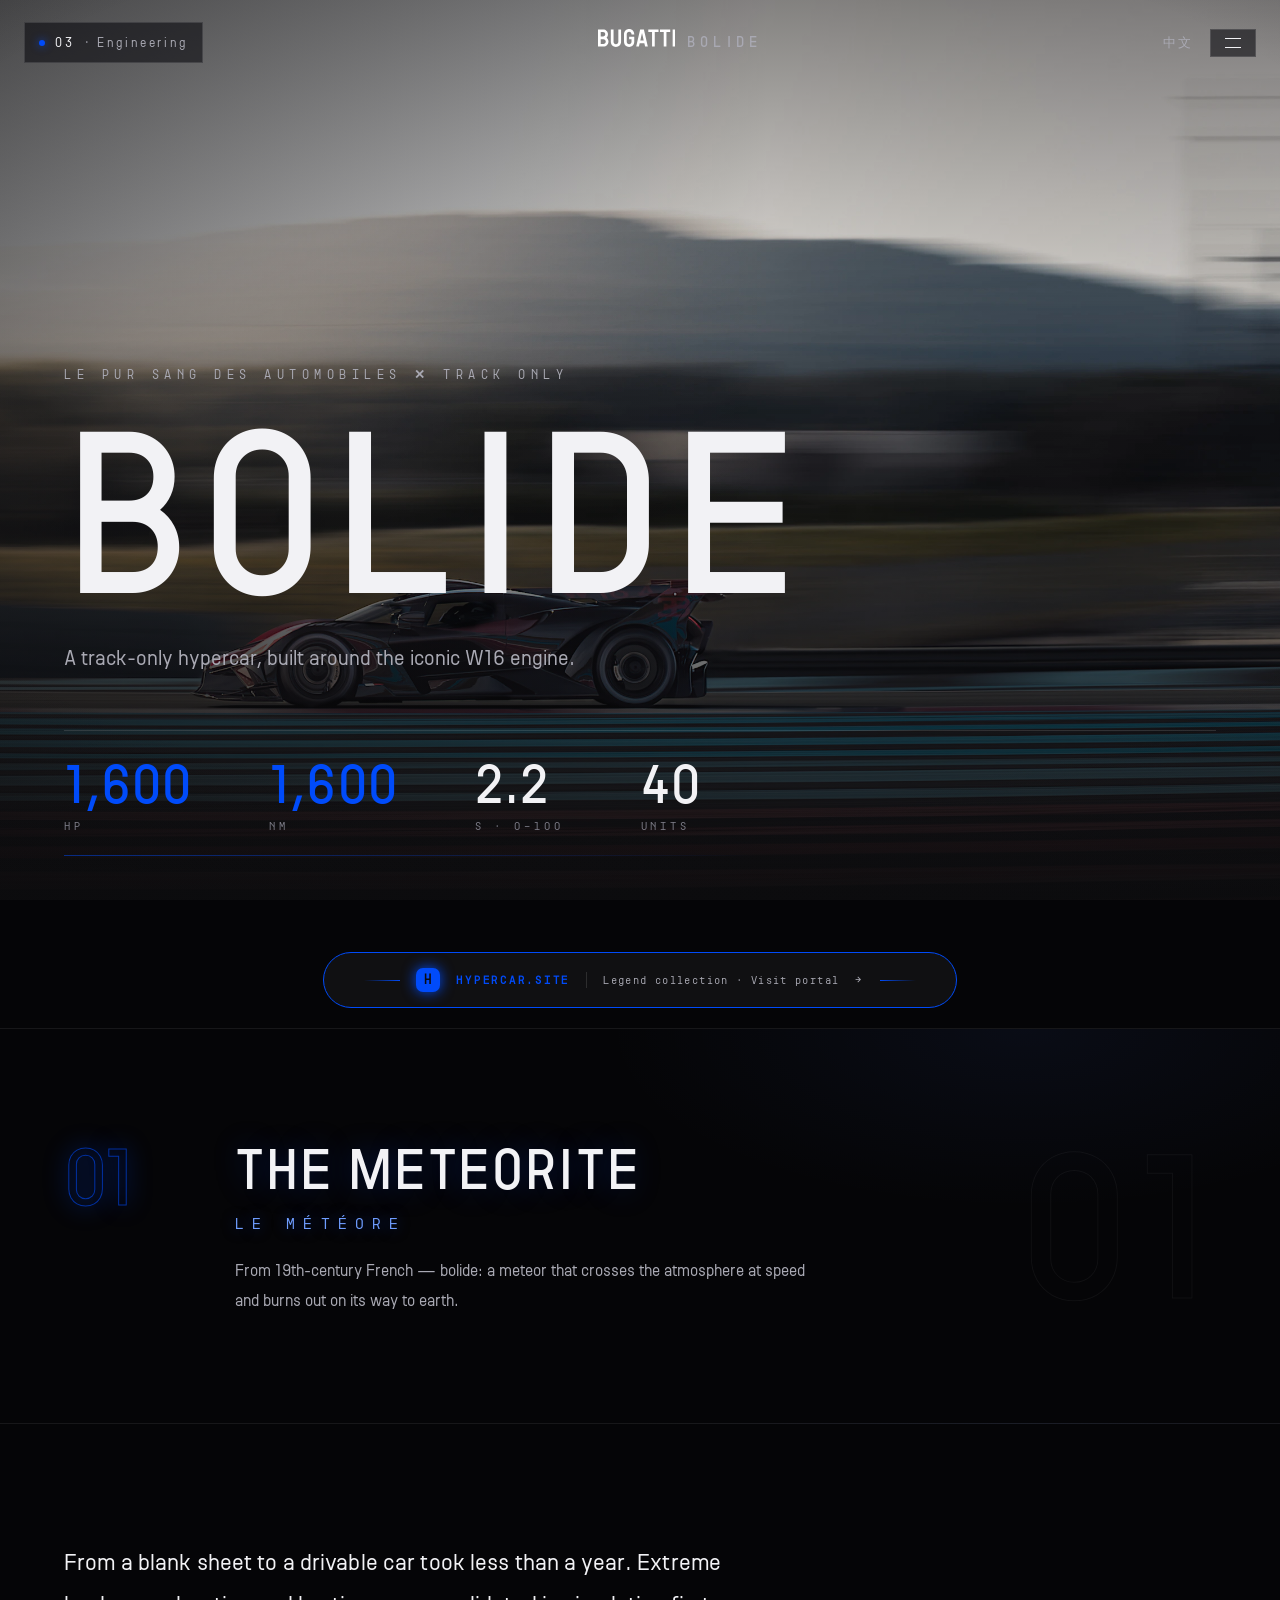
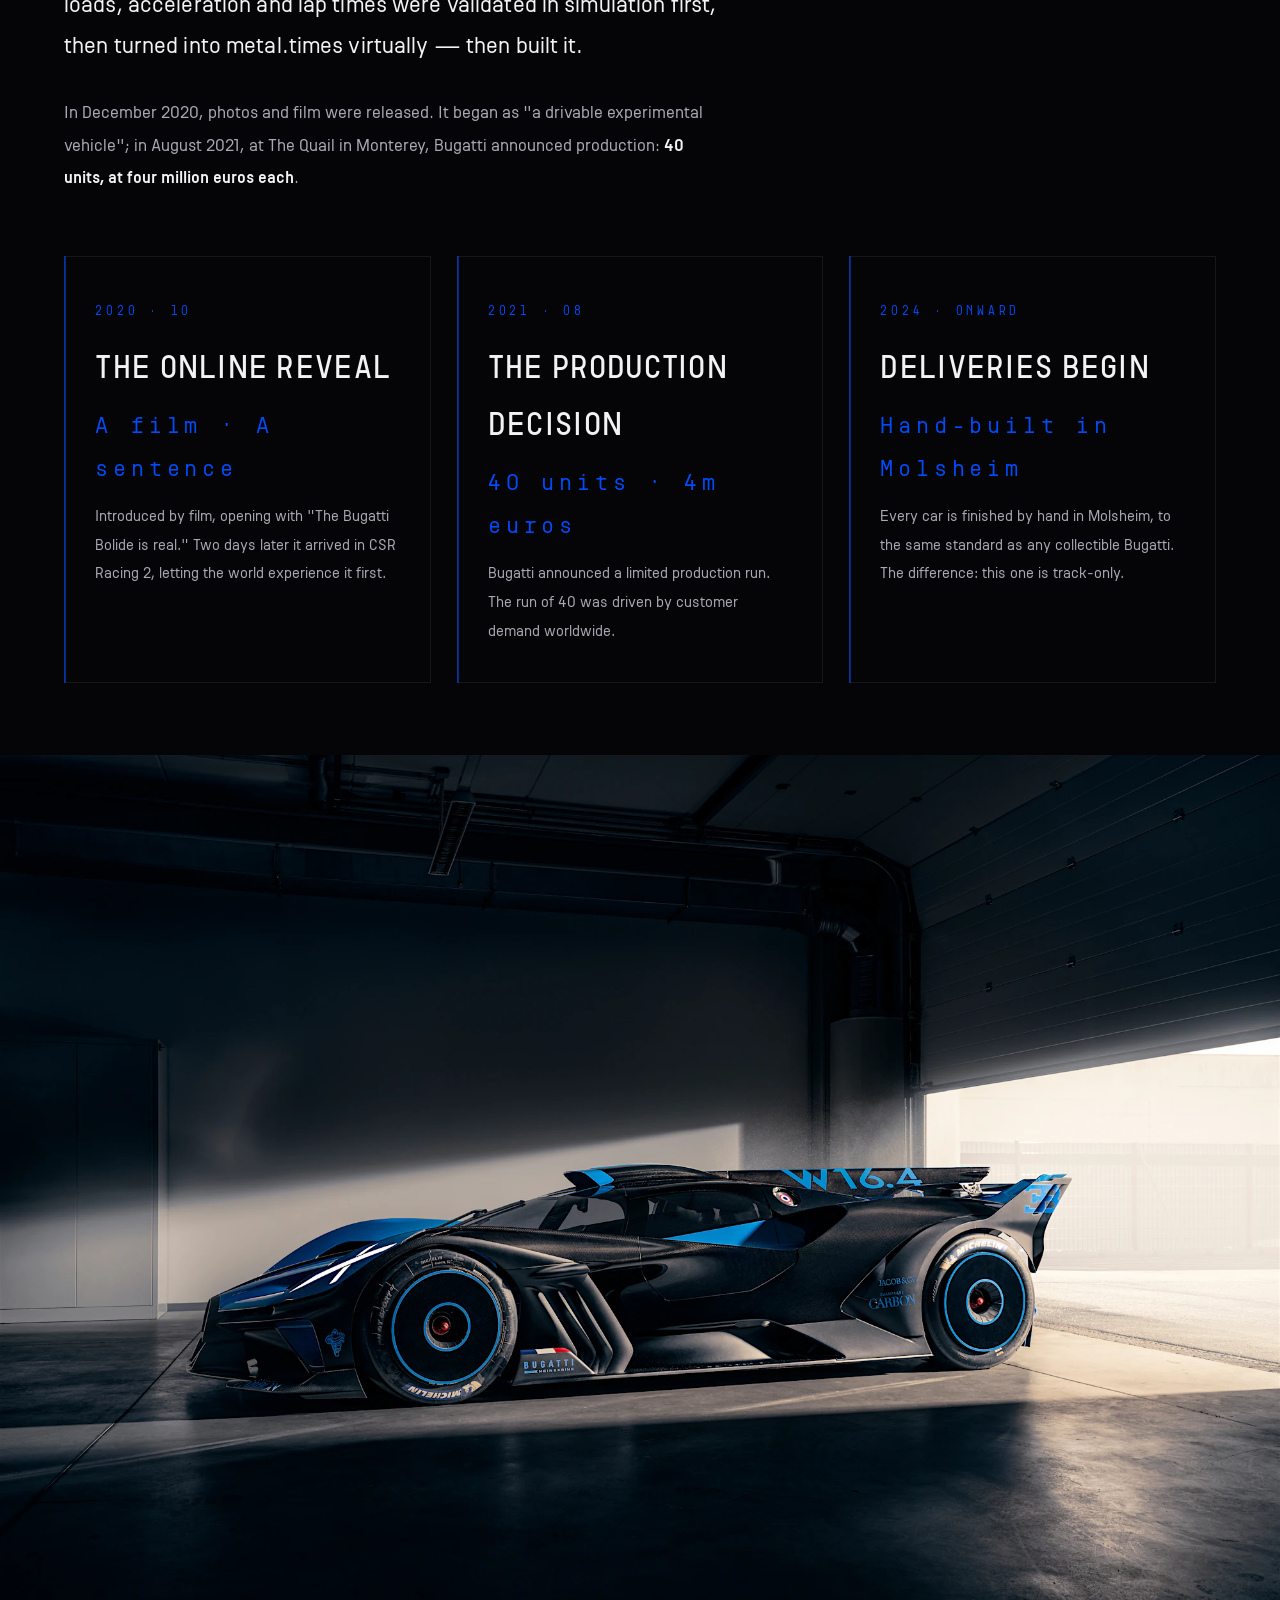
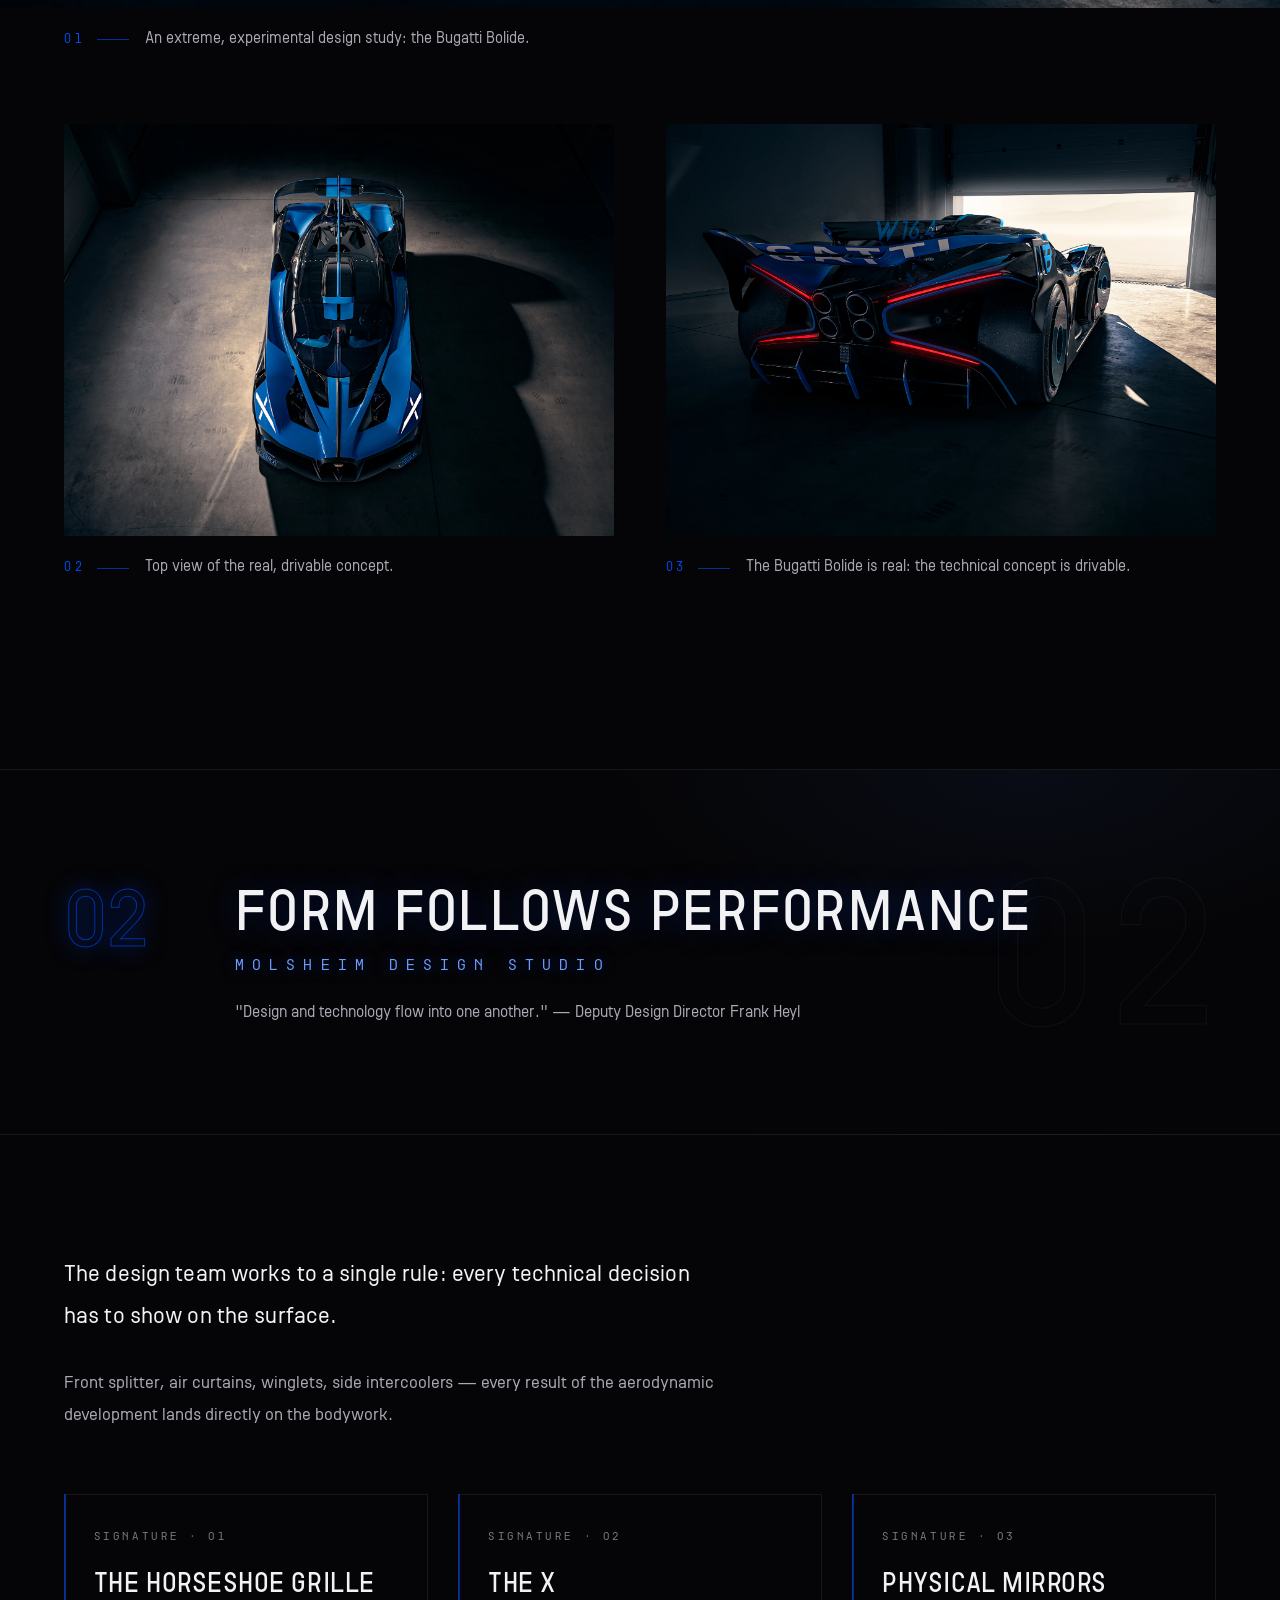
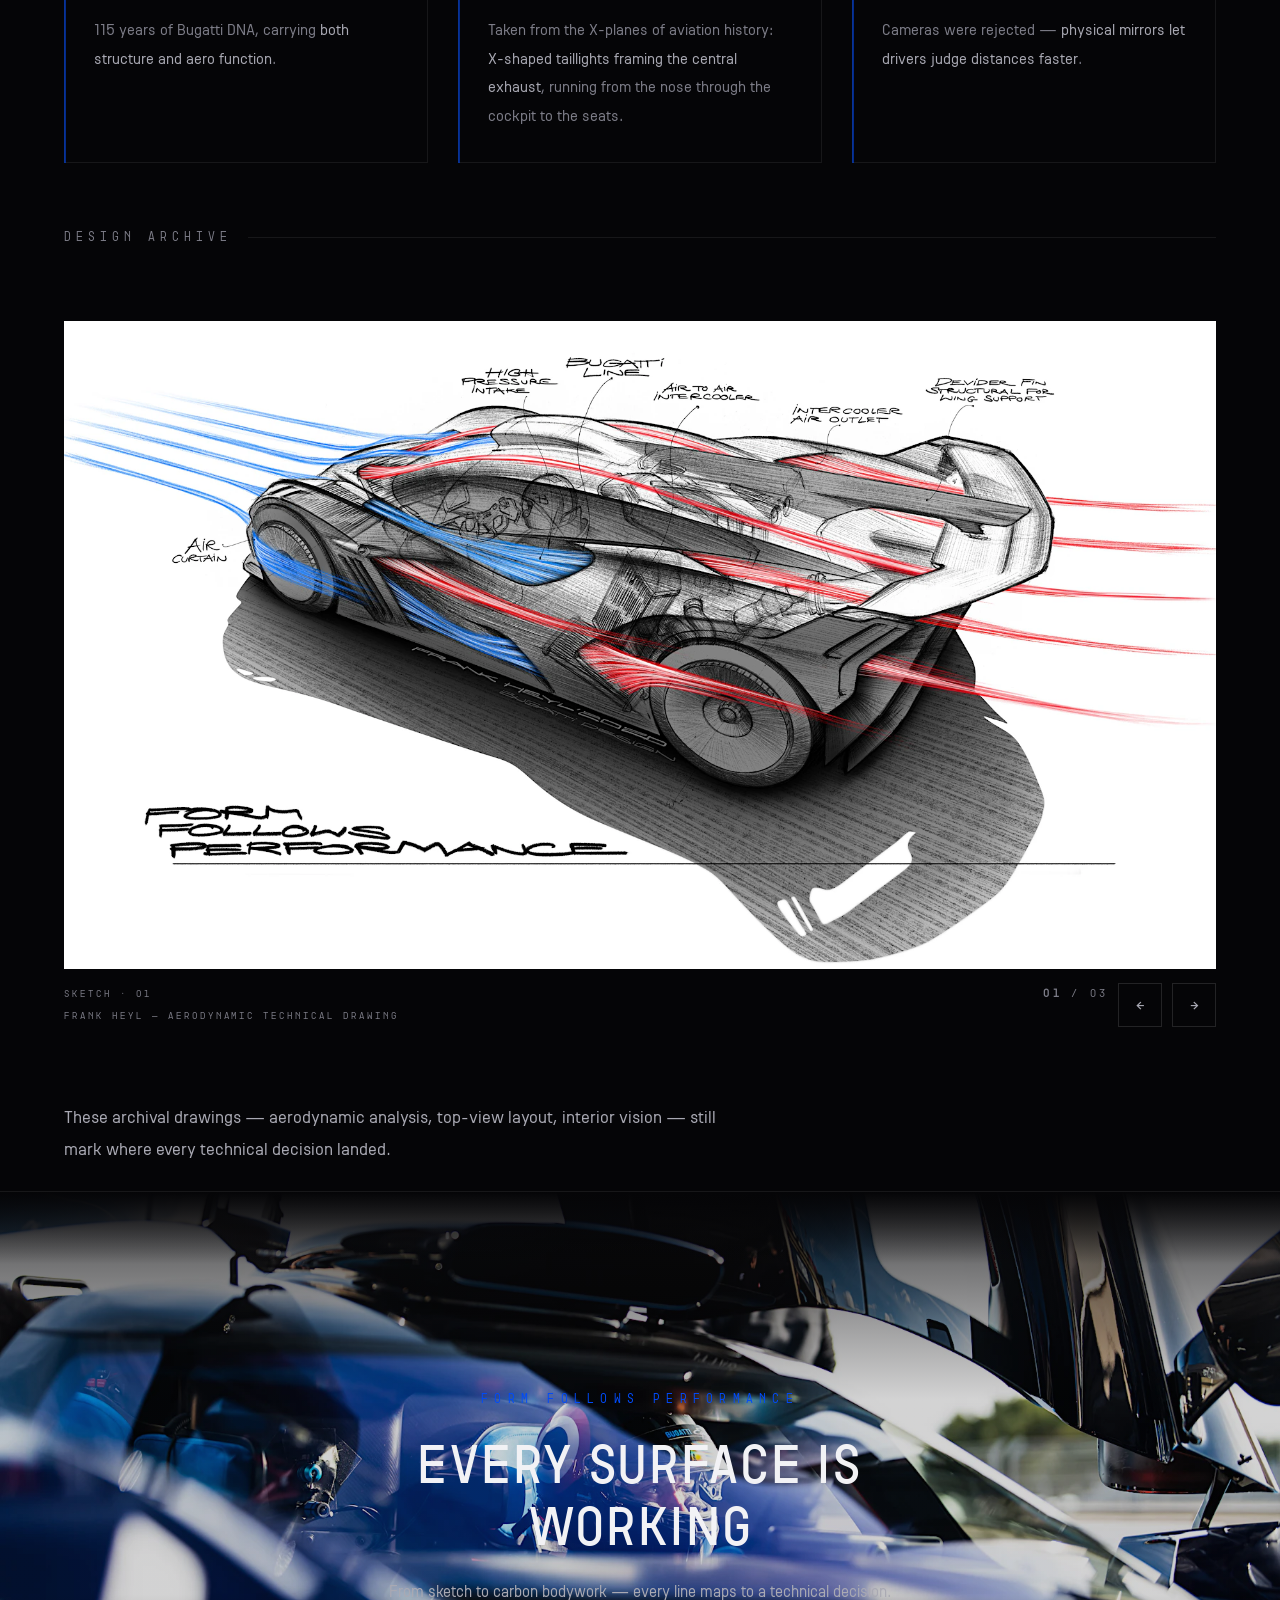
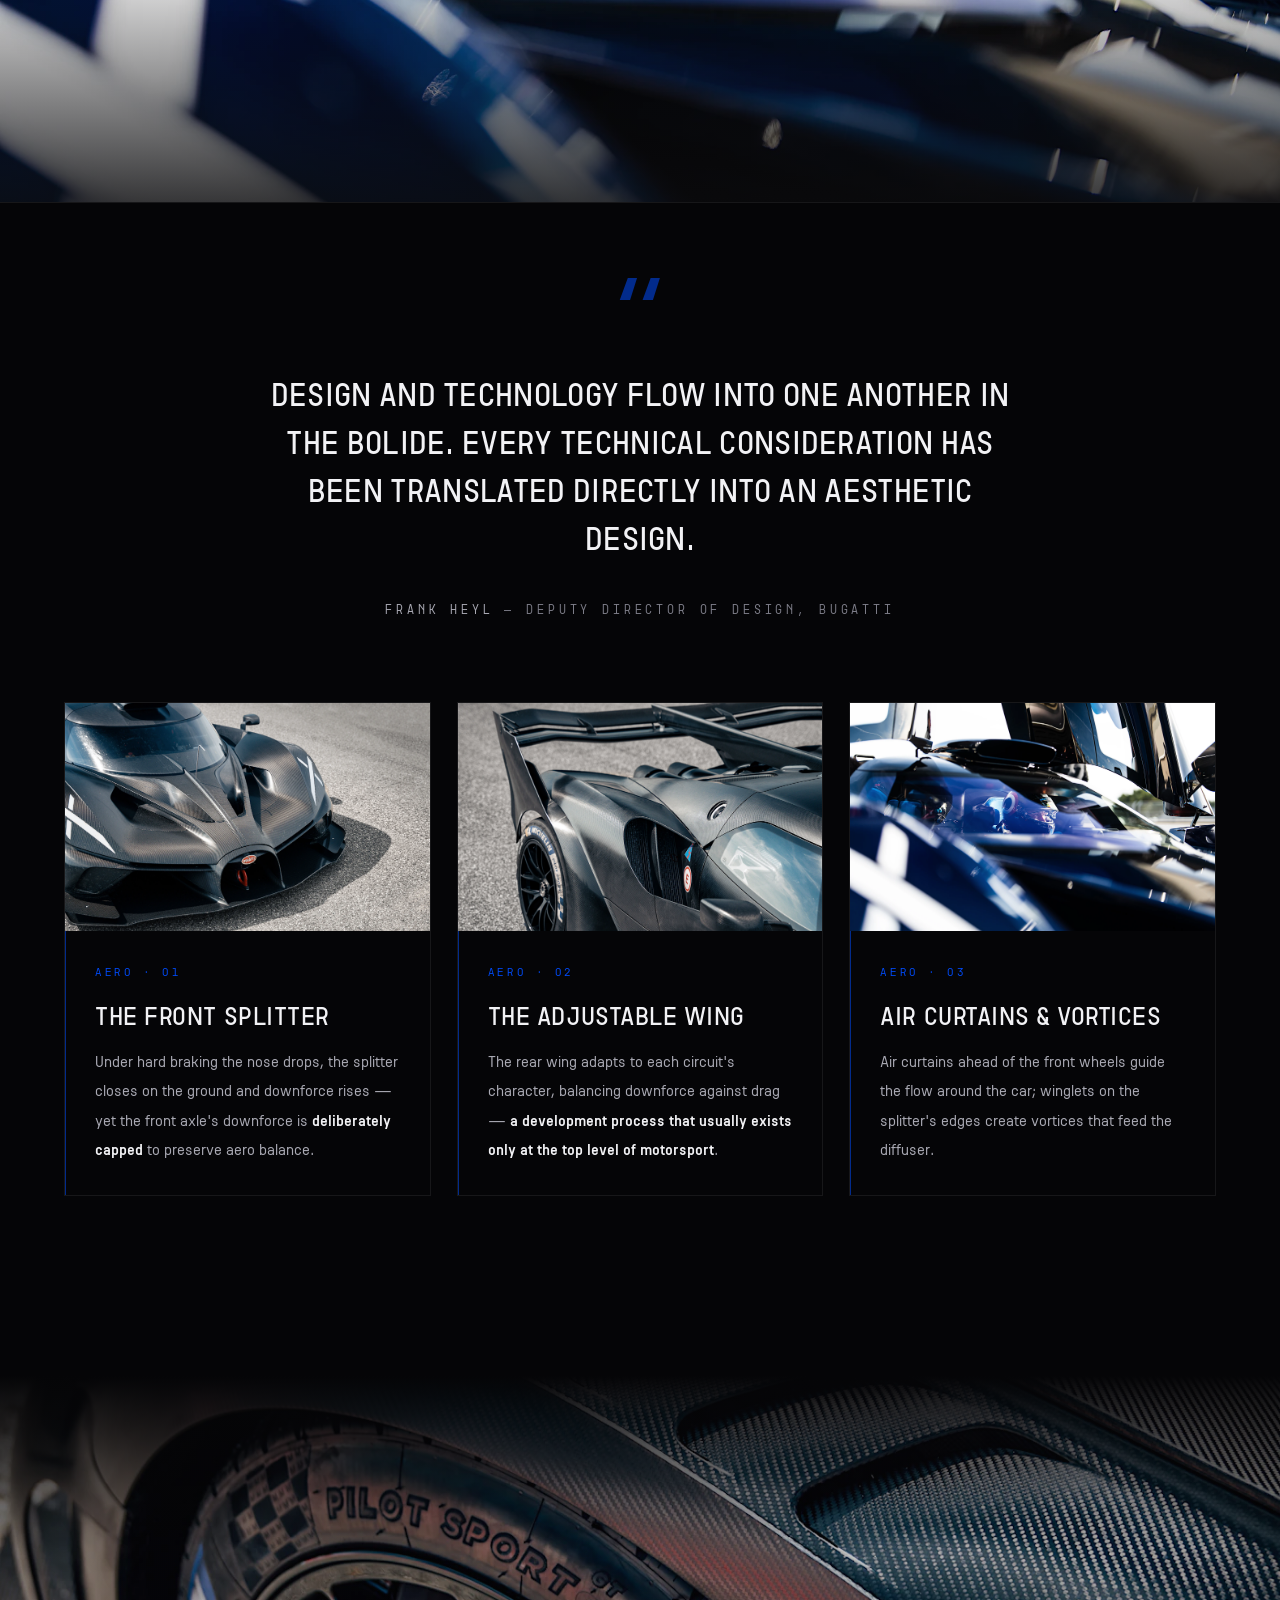
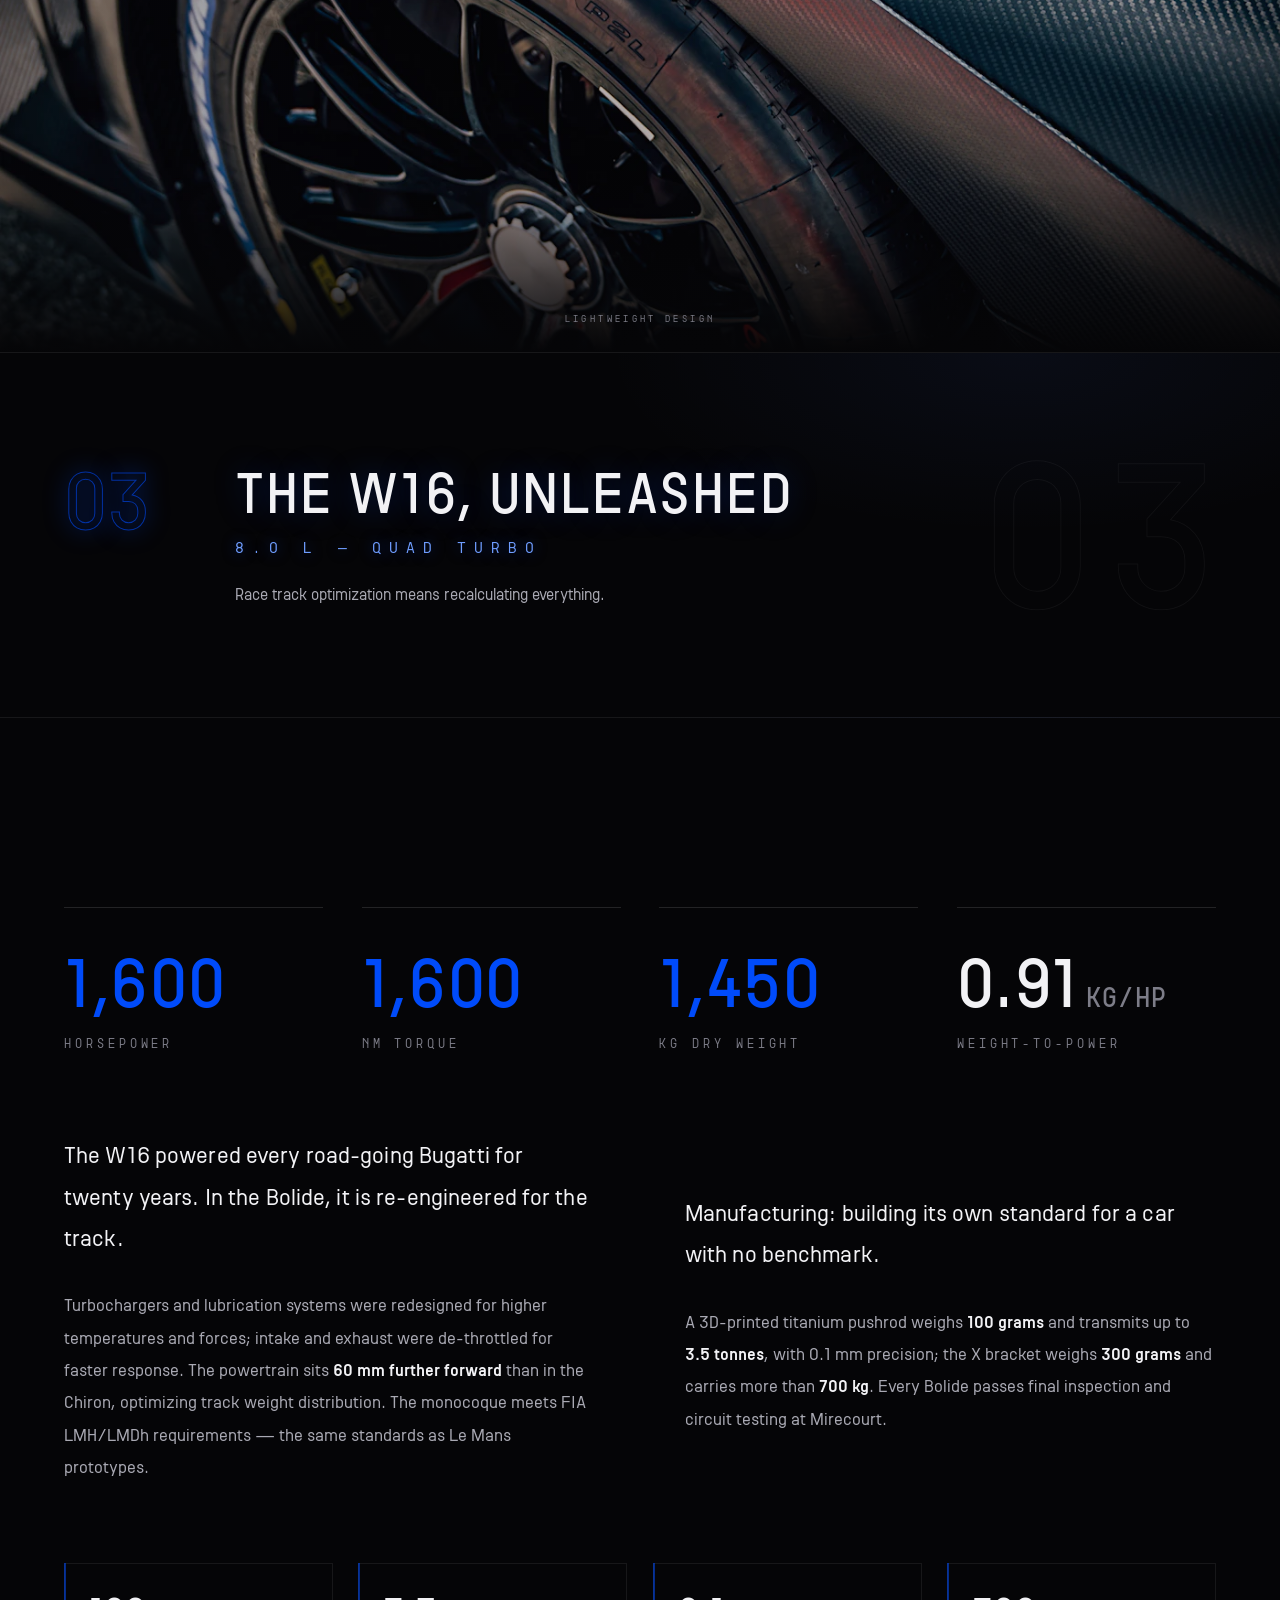
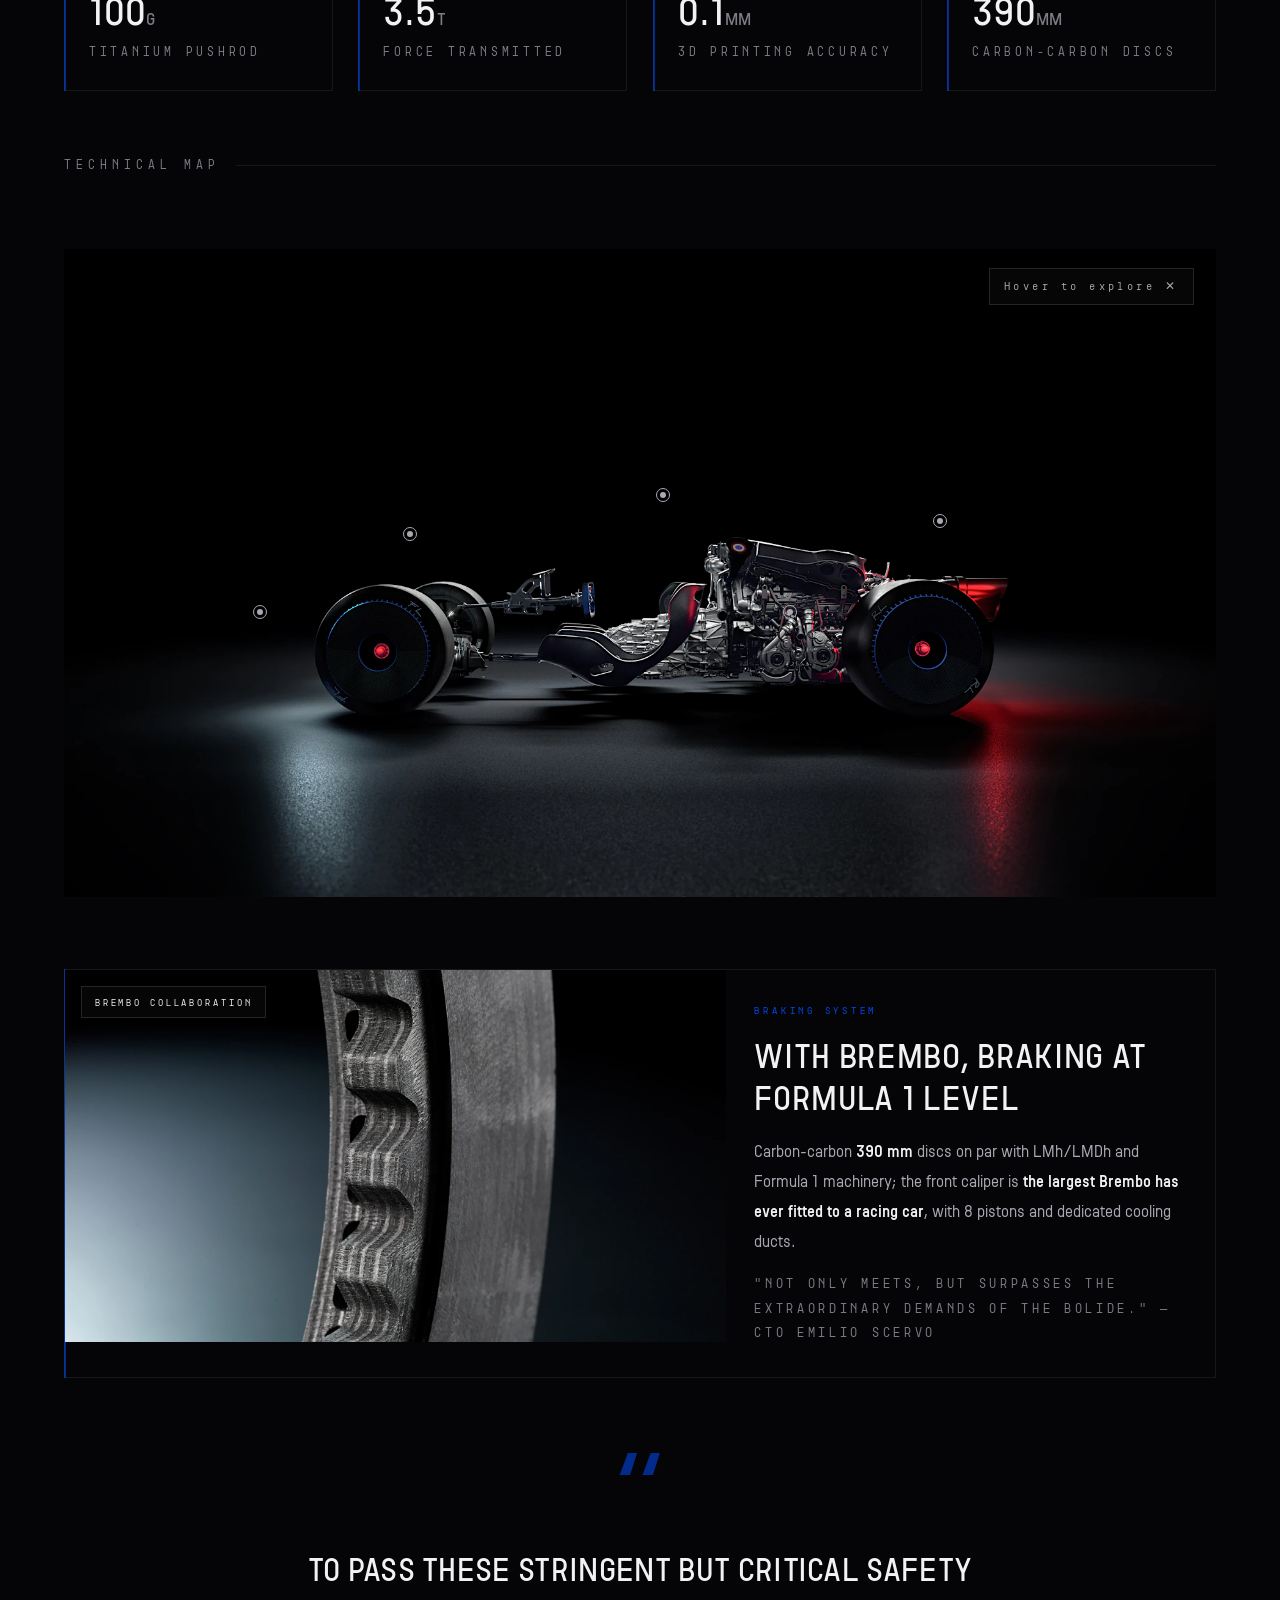
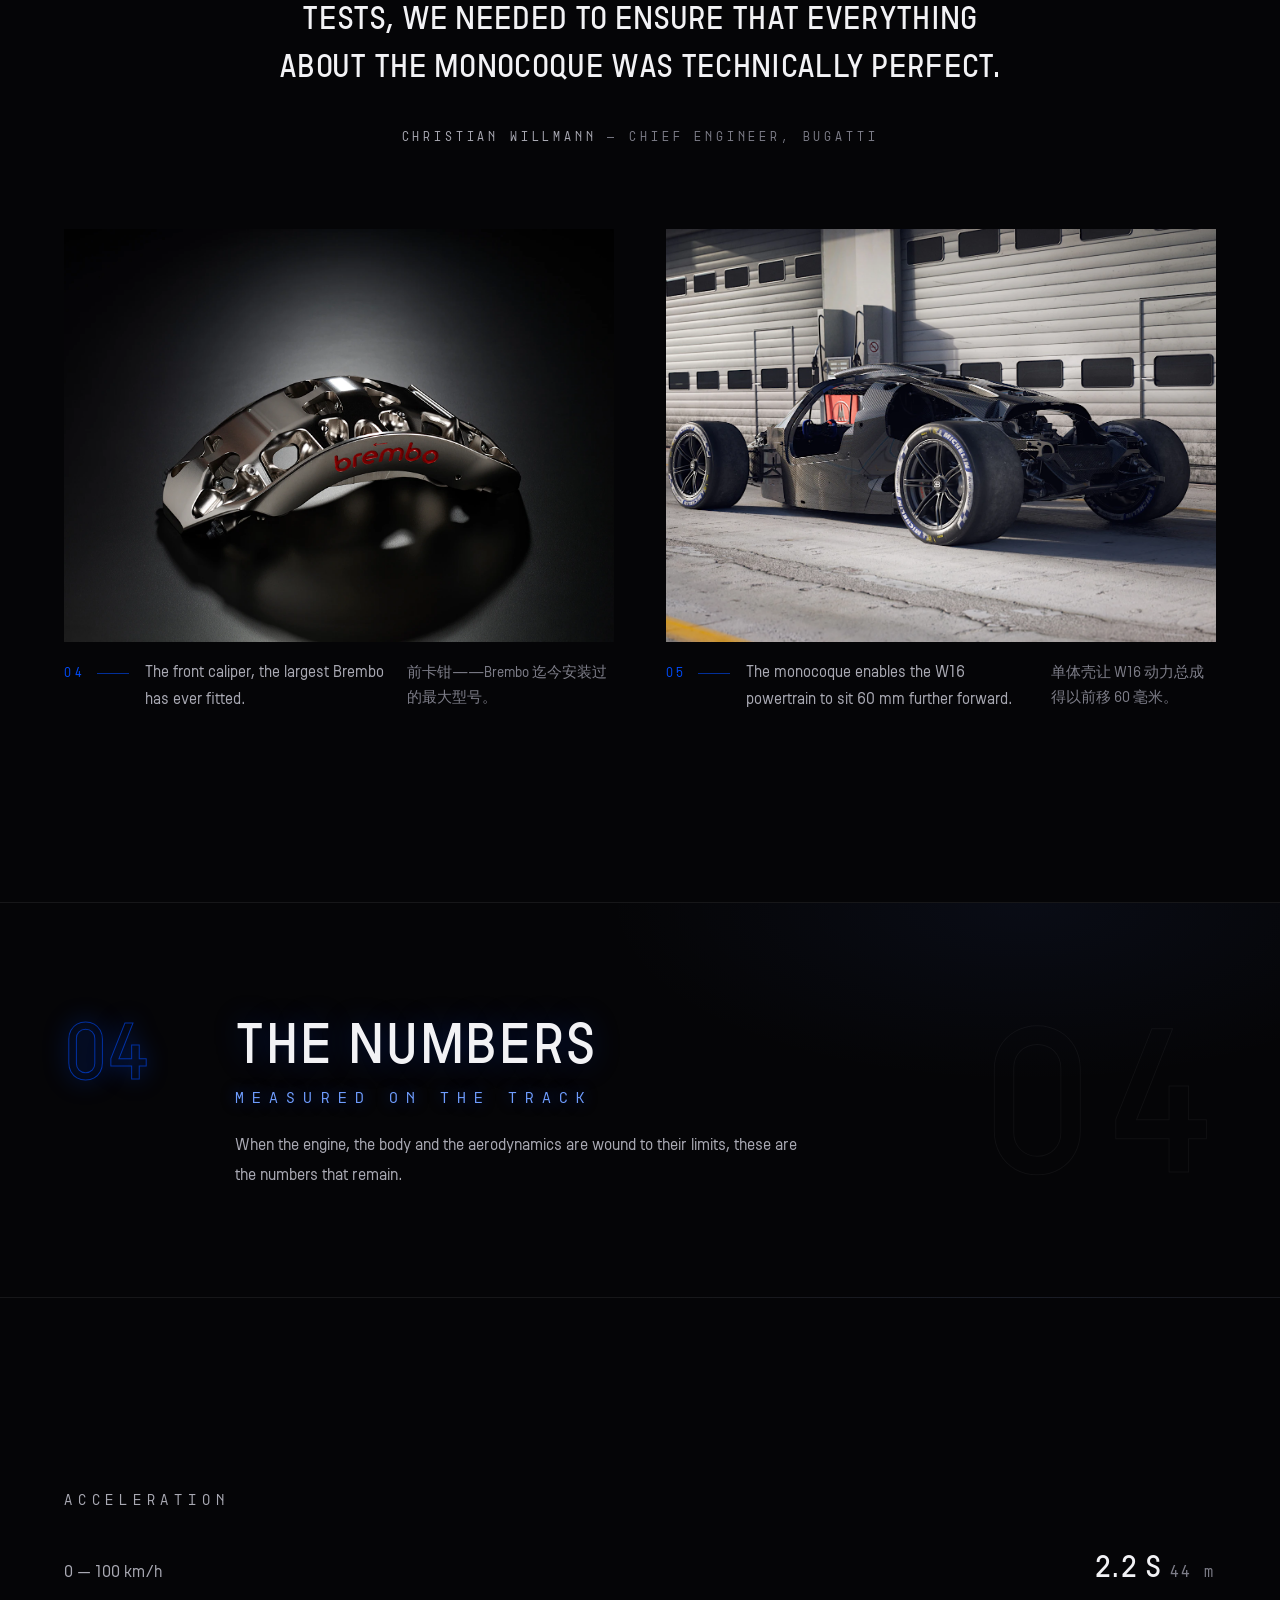
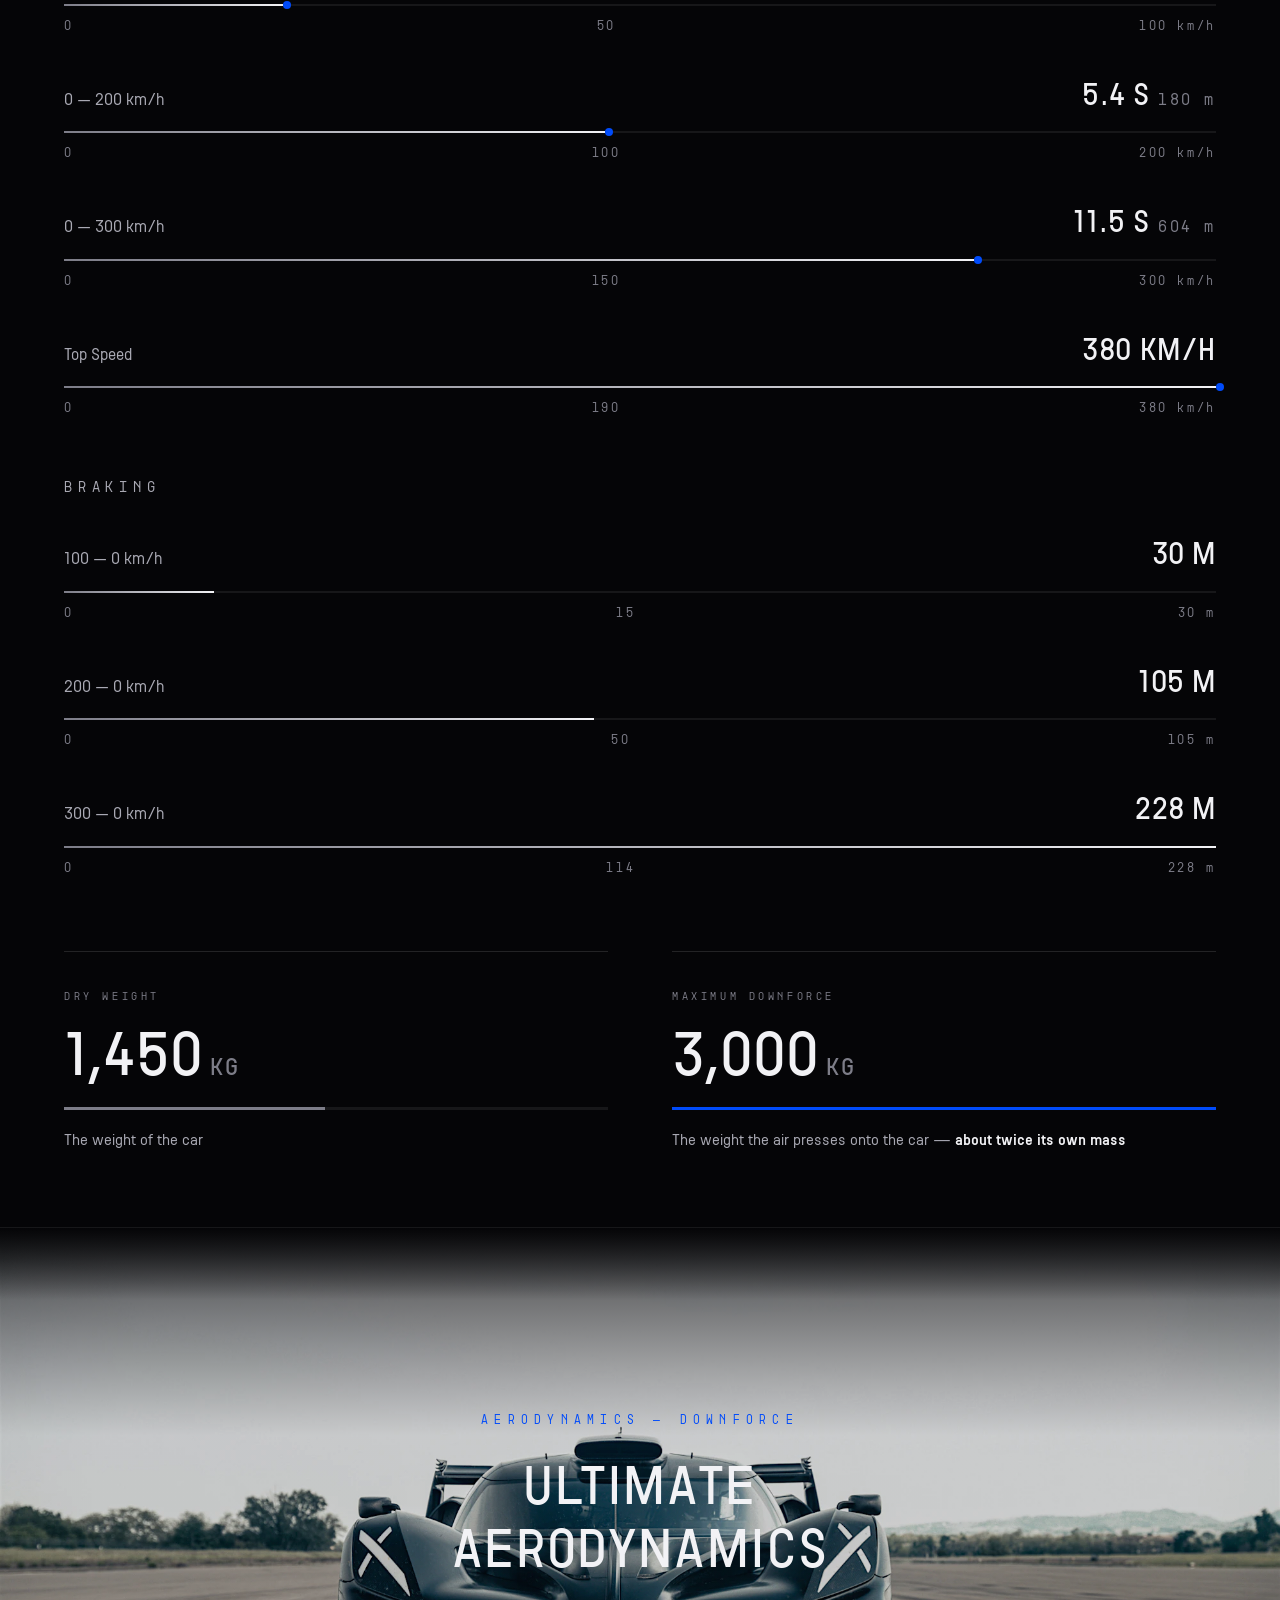
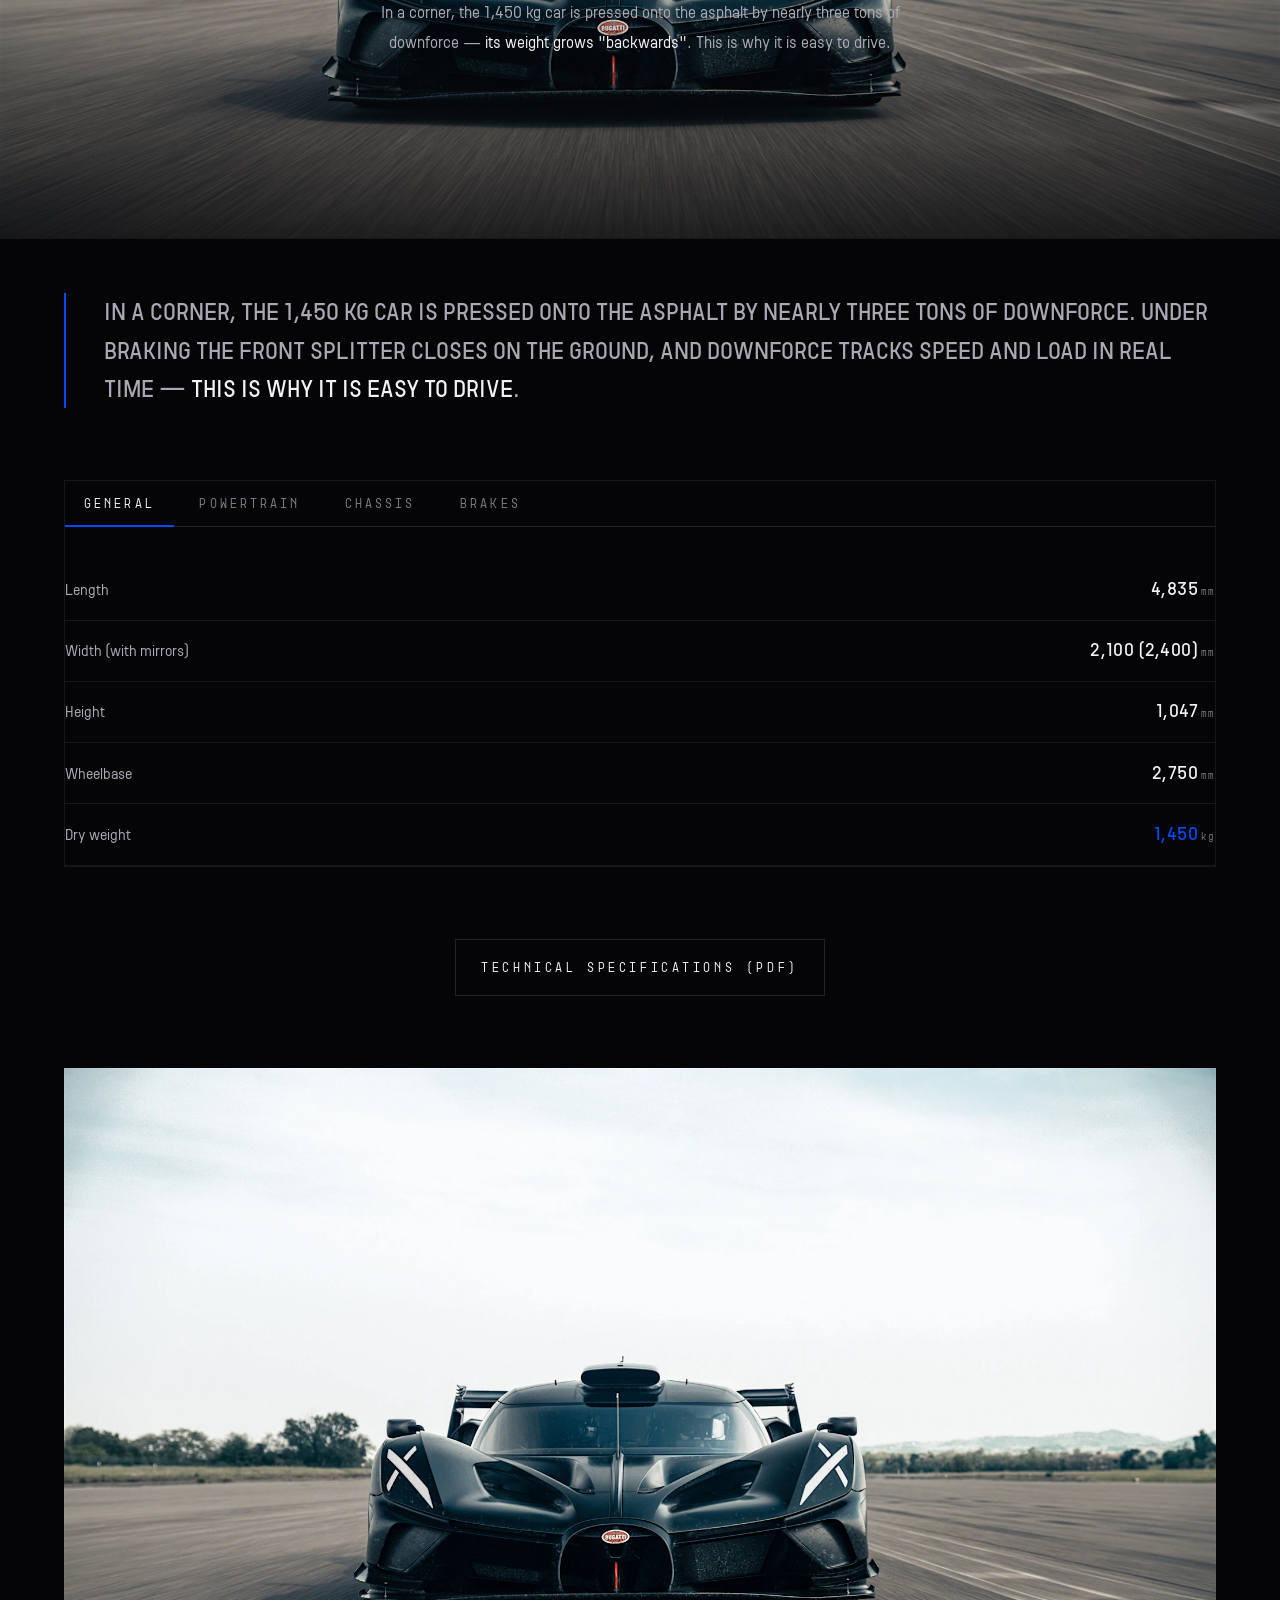
==== commit 548747ce: "hero 下方新增 HYPERCAR.SITE 门户跳转条(中英双语) - index.html / en.html: hero 结束后、第一章前插入 portal-bar 胶囊跳转条   (H 徽标" ====
--- a/en.html
+++ b/en.html
@@ -14,6 +14,7 @@
 <link rel="stylesheet" href="css/style.css">
 <link rel="manifest" href="manifest.json">
 <link rel="icon" href="data:image/svg+xml,%3Csvg xmlns='http://www.w3.org/2000/svg' viewBox='0 0 100 100'%3E%3Crect width='100' height='100' fill='%230b0b0d'/%3E%3Ctext x='50' y='68' font-size='62' text-anchor='middle' fill='%23f4f2ee' font-family='serif'%3EB%3C/text%3E%3C/svg%3E">
+<script src="js/lang-detect.js"></script>
 </head>
 <body>
 
@@ -64,6 +65,18 @@
   </div>
   
 </section>
+
+<!-- ============ HYPERCAR PORTAL ============ -->
+<a class="portal-bar" href="https://www.hypercar.site" target="_blank" rel="noopener" aria-label="HYPERCAR.SITE portal">
+  <span class="portal-bar__rule" aria-hidden="true"></span>
+  <span class="portal-bar__badge" aria-hidden="true">H</span>
+  <span class="portal-bar__name">HYPERCAR.SITE</span>
+  <span class="portal-bar__sep" aria-hidden="true"></span>
+  <span class="portal-bar__text">Legend collection · Visit portal</span>
+  <i class="portal-bar__arrow" aria-hidden="true">→</i>
+  <span class="portal-bar__rule portal-bar__rule--r" aria-hidden="true"></span>
+</a>
+
 
 <!-- ============ LIMITED ============ -->
 
--- a/css/style.css
+++ b/css/style.css
@@ -875,10 +875,7 @@
   border-color: rgba(0, 75, 250, 0.5);
 }
 .webcard__media { position: relative; overflow: hidden; background: #0e0e11; }
-.webcard__media video, .webcard__media img {
-  width: 100%; height: 100%; object-fit: cover;
-  min-height: 300px;
-}
+
 .webcard__media .tag {
   position: absolute; top: 1rem; left: 1rem;
   font-family: var(--font-mono); font-size: .6rem;
@@ -1028,7 +1025,7 @@
 @media (max-width: 900px) {
   .webcard, .webcard--flip { grid-template-columns: 1fr; }
   .webcard--flip .webcard__body { order: 0; }
-  .webcard__media video, .webcard__media img { min-height: 220px; }
+  
   .dcards, .hcards { grid-template-columns: 1fr; }
   .stats { grid-template-columns: repeat(2, 1fr); }
   .chapter-break__inner { grid-template-columns: 1fr; gap: 1rem; }
@@ -1841,11 +1838,7 @@
 }
 
 /* webcard 视频统一 16:9 */
-.webcard__media video {
-  width: 100%;
-  aspect-ratio: 16 / 9;
-  object-fit: cover;
-}
+
 
 /* facts/stat 也统一卡片化 */
 .fact, .stat {
@@ -1946,3 +1939,135 @@
   text-shadow: 0 0 12px rgba(0, 75, 250, 0.2);
 }
 .chapter-break__meta span, .chapter-break__meta a { color: #6f9dff; }
+
+/* ============================================================
+   v22 移动端视频修复 — 消除右侧黑边
+   ============================================================ */
+video {
+  display: block;
+  max-width: 100%;
+}
+
+/* 全屏/章节背景视频：确保 cover 裁剪、无溢出 */
+.hero__media video,
+.chapter-video video,
+.videostrip video {
+  position: absolute;
+  inset: 0;
+  width: 100%;
+  height: 100%;
+  object-fit: cover;
+  object-position: center;
+  min-width: 100%;
+  min-height: 100%;
+}
+
+/* webcard 视频：容器固定比例，视频 cover 填满（修复手机黑边） */
+.webcard__media {
+  position: relative;
+  overflow: hidden;
+  background: #0e0e11;
+  aspect-ratio: 16 / 9;
+}
+.webcard__media video,
+.webcard__media img {
+  display: block;
+  width: 100%;
+  height: 100%;
+  object-fit: cover;
+  object-position: center;
+}
+.webcard__media video {
+  position: absolute;
+  inset: 0;
+}
+/* 桌面保持原高度（min-height 300px 由旧规则提供） */
+
+/* 移动端：视频容器高度由比例决定，避免 min-height 拉伸 */
+@media (max-width: 900px) {
+  
+  .webcard__media { aspect-ratio: 16 / 9; }
+  .hero__media video { min-height: 100svh; }
+}
+
+/* ============================================================
+   v22b 视频黑边加固 — Safari/WebView 兼容
+   ============================================================ */
+video::-webkit-media-controls { }
+video {
+  /* 确保 iOS/Safari 上视频不显示固有尺寸黑边 */
+  background: transparent;
+}
+.hero__media, .chapter-video, .videostrip, .webcard__media {
+  /* 视频容器统一裁切 */
+  overflow: hidden;
+}
+
+/* 移动端：chapter-video 高度限制，避免过大拉伸 */
+@media (max-width: 900px) {
+  .chapter-video { min-height: 52vh; }
+}
+/* ---------- HYPERCAR 门户跳转 ---------- */
+.portal-bar {
+  display: flex;
+  align-items: center;
+  gap: 16px;
+  width: fit-content;
+  max-width: calc(100% - 48px);
+  margin: 52px auto 20px;
+  padding: 15px 40px;
+  border: 1.5px solid var(--accent, var(--blue-lux, var(--red, var(--gold))));
+  border-radius: 999px;
+  background: rgba(255, 255, 255, 0.045);
+  color: var(--ink-dim, var(--dim));
+  font-family: var(--font-mono, var(--mono));
+  font-size: 11.5px;
+  letter-spacing: 0.2em;
+  text-decoration: none;
+  transition: border-color .35s, color .35s, background .35s, transform .35s;
+}
+.portal-bar:hover { transform: translateY(-2px); background: rgba(255, 255, 255, 0.09); }
+.portal-bar__rule {
+  width: 36px;
+  height: 1px;
+  flex: none;
+  background: linear-gradient(90deg, transparent, var(--accent, var(--blue-lux, var(--red, var(--gold)))));
+}
+.portal-bar__rule--r { background: linear-gradient(90deg, var(--accent, var(--blue-lux, var(--red, var(--gold)))), transparent); }
+.portal-bar__badge {
+  width: 24px;
+  height: 24px;
+  border-radius: 7px;
+  flex: none;
+  display: grid;
+  place-items: center;
+  background: var(--accent, var(--blue-lux, var(--red, var(--gold))));
+  color: #0b0b0e;
+  font-size: 13px;
+  font-weight: 700;
+  box-shadow: 0 0 14px var(--accent, var(--blue-lux, var(--red, var(--gold))));
+}
+.portal-bar__name {
+  color: var(--accent, var(--blue-lux, var(--red, var(--gold))));
+  font-weight: 700;
+  letter-spacing: 0.24em;
+  white-space: nowrap;
+}
+.portal-bar__sep {
+  width: 1px;
+  height: 16px;
+  flex: none;
+  background: var(--line);
+}
+.portal-bar__text {
+  color: var(--ink-dim, var(--dim));
+  letter-spacing: 0.12em;
+  white-space: nowrap;
+}
+.portal-bar__arrow { font-style: normal; transition: transform .35s; }
+.portal-bar:hover .portal-bar__arrow { transform: translateX(4px); }
+@media (max-width: 720px) {
+  .portal-bar { flex-wrap: wrap; justify-content: center; text-align: center; margin: 30px 20px 14px; padding: 13px 26px; gap: 12px; }
+  .portal-bar__rule { display: none; }
+  .portal-bar__text { white-space: normal; }
+}
